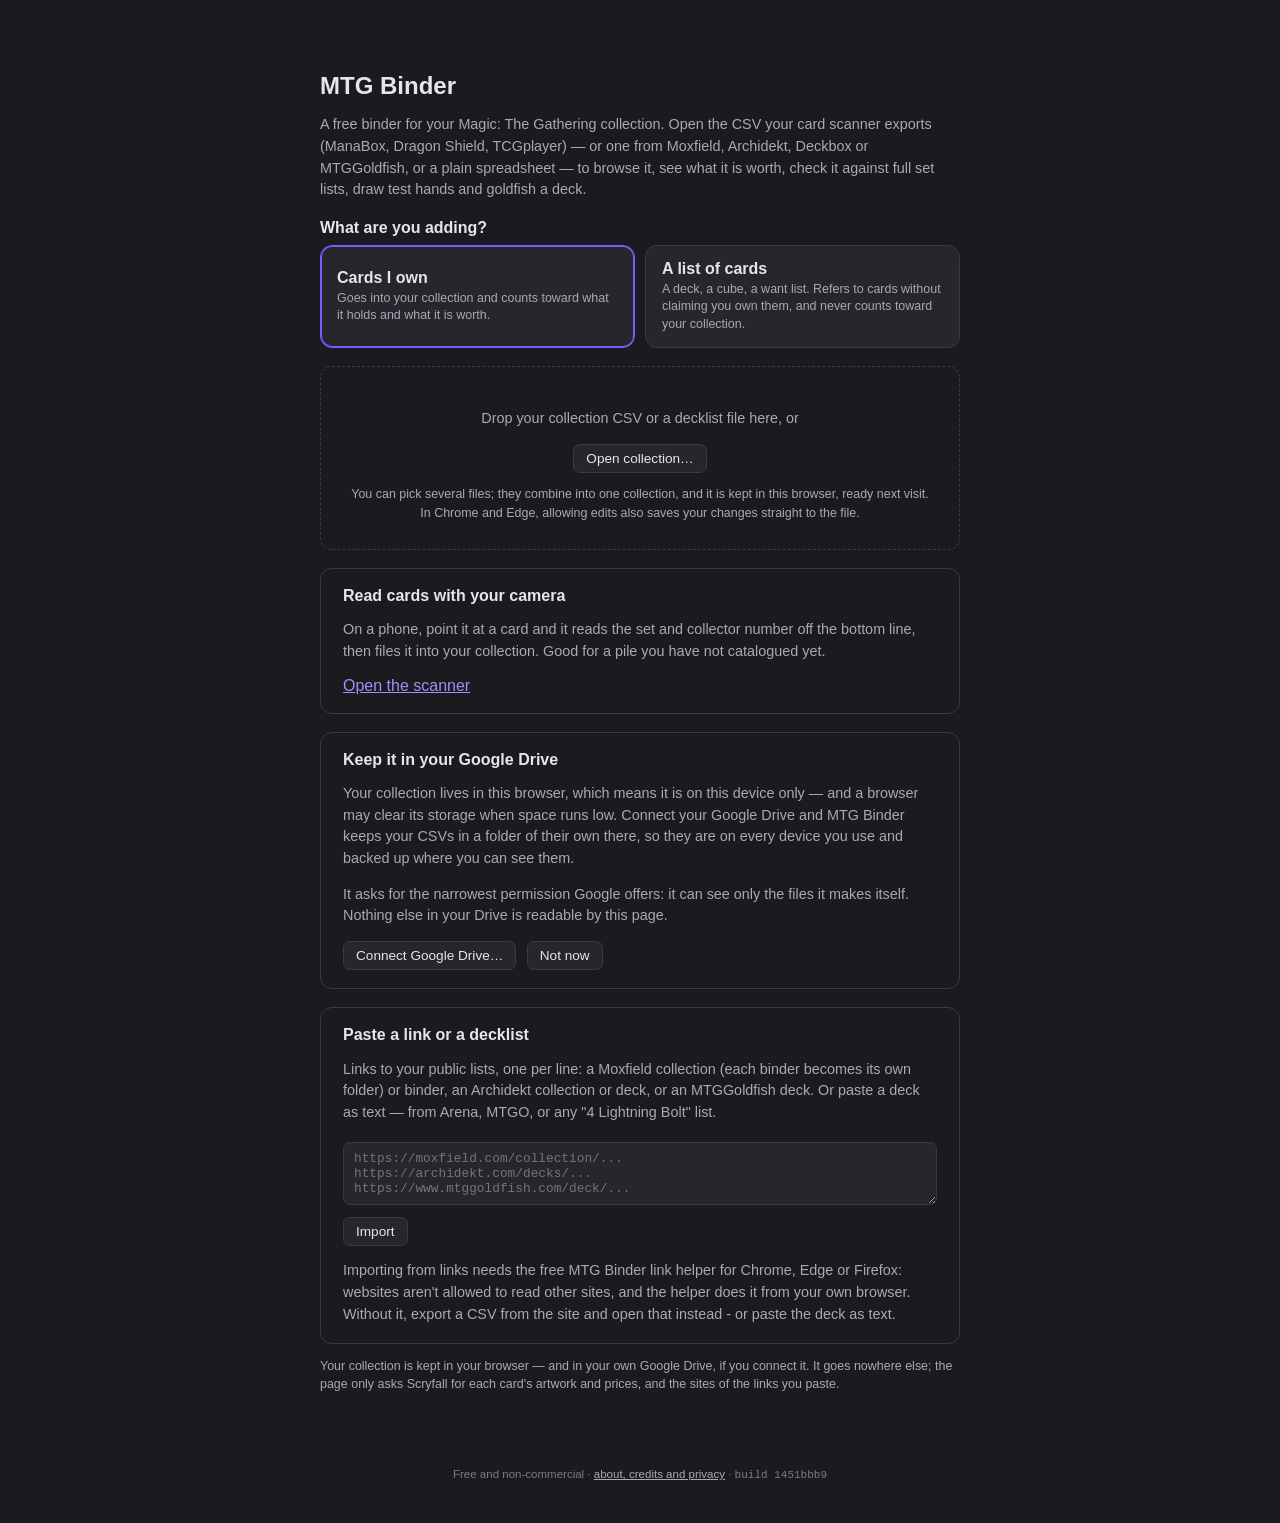
==== index.html @ a52dfeb6 "Publish mtg-binder@79deb6d" ====
<!doctype html>
<html lang="en">
  <head>
    <meta charset="utf-8" />
    <meta name="viewport" content="width=device-width, initial-scale=1" />
    <title>MTG Binder</title>
    <link rel="stylesheet" href="styles.css?v=c5d386fb" />
    <style>
      /* Only the page shell. Everything about the binder itself - rows, tiles,
         charts, dialogs - comes from styles.css, and so does the palette these
         rules draw on: it used to be declared here because the stylesheet was
         shared with a host that declared its own. */
      :root {
        color-scheme: dark;
      }
      body {
        margin: 0;
        padding: 0;
        background: var(--paper);
        color: var(--ink);
        font-family: -apple-system, BlinkMacSystemFont, "Segoe UI", Roboto, sans-serif;
      }
      #intro {
        max-width: 640px;
        margin: 8vh auto;
        padding: 0 20px;
      }
      #intro h1 {
        font-size: 1.5rem;
        margin: 0 0 6px;
      }
      #intro p {
        color: var(--muted);
        font-size: 0.9rem;
        line-height: 1.5;
      }
      #drop {
        margin-top: 18px;
        padding: 26px;
        border: 1px dashed var(--rule);
        border-radius: 12px;
        text-align: center;
        color: var(--muted);
      }
      #drop.is-over {
        border-color: var(--accent);
        color: var(--ink);
      }
      button {
        background: var(--panel);
        color: var(--ink);
        border: 1px solid var(--rule);
        border-radius: 7px;
        padding: 6px 12px;
        font-size: 0.85rem;
      }
      button {
        cursor: pointer;
      }
      /* Where the collection is kept, and the ways to add to it. */
      #corner {
        flex: none;
        display: flex;
        justify-content: flex-end;
        align-items: center;
        gap: 8px;
        padding: 4px 18px 0;
        font-size: 0.72rem;
        color: var(--faint);
      }
      #corner[hidden] {
        display: none;
      }
      #file-name {
        overflow: hidden;
        text-overflow: ellipsis;
        white-space: nowrap;
      }
      #corner button {
        flex: none;
        font-size: 0.72rem;
        padding: 2px 8px;
      }
      #reconnect {
        border-color: #e0a64a;
      }
      #back {
        margin-bottom: 14px;
      }
      #binder[hidden],
      #intro[hidden],
      #back[hidden] {
        display: none;
      }
      /* The binder fills the whole window. */
      #binder {
        padding: 14px 18px 30px;
      }
      /* Once a collection is open, the window is the frame and only the card
         list scrolls - the same layout the binder has inside its own tab.
         That bound is what lets the list build just the rows on screen:
         without it the list grows to its full height, every row counts as
         visible, and all of them are built on every redraw. */
      body.has-binder {
        height: 100vh;
        height: 100dvh;
        display: flex;
        flex-direction: column;
        overflow: hidden;
      }
      body.has-binder #binder {
        flex: 1 1 auto;
        min-height: 0;
        display: flex;
        flex-direction: column;
        padding-bottom: 0;
      }
      body.has-binder #binder > .mtg-binder-header,
      body.has-binder #binder > .mtg-binder-analytics,
      body.has-binder #binder > .mtg-binder-mode-banner {
        flex: none;
      }
      body.has-binder #binder > .mtg-binder-body {
        flex: 1 1 auto;
        min-height: 0;
      }
      body.has-binder #binder .mtg-binder-scroll {
        min-height: 160px;
        overflow-y: auto;
        overscroll-behavior: contain;
        padding-bottom: 16px;
      }
      body.has-binder #credits {
        flex: none;
        margin: 4px auto 6px;
      }
      #moxfield,
      #scan-way,
      #drive {
        margin-top: 18px;
        padding: 18px 22px;
        border: 1px solid var(--rule);
        border-radius: 12px;
      }
      #moxfield h2,
      #scan-way h2,
      #drive h2 {
        font-size: 1rem;
        margin: 0 0 4px;
      }
      #scan-link {
        color: var(--accent-ink);
      }
      #build {
        font: 11px/1.2 ui-monospace, SFMono-Regular, Menlo, monospace;
        color: var(--faint);
      }
      #kind {
        margin-top: 18px;
      }
      #kind h2 {
        font-size: 1rem;
        margin: 0 0 8px;
      }
      #kind-choices {
        display: grid;
        grid-template-columns: repeat(auto-fit, minmax(230px, 1fr));
        gap: 10px;
      }
      .kind-choice {
        display: block;
        text-align: left;
        padding: 14px 16px;
        border: 1px solid var(--rule);
        border-radius: 12px;
        background: var(--panel);
        color: var(--ink);
        cursor: pointer;
        font: inherit;
      }
      .kind-choice:hover {
        border-color: var(--rule-lit);
      }
      .kind-choice.is-on {
        border-color: var(--accent);
        box-shadow: inset 0 0 0 1px var(--accent);
      }
      .kind-choice strong {
        display: block;
        margin-bottom: 3px;
      }
      .kind-choice span {
        display: block;
        font-size: 0.78rem;
        color: var(--muted);
        line-height: 1.4;
      }
      #drive[hidden] {
        display: none;
      }
      #drive button + button {
        margin-left: 6px;
      }
      #drive-status {
        font-size: 0.78rem;
        margin-bottom: 0;
      }
      #drive-status:empty {
        display: none;
      }
      #mox-links {
        width: 100%;
        box-sizing: border-box;
        margin: 4px 0 8px;
        padding: 8px 10px;
        border-radius: 7px;
        border: 1px solid var(--rule);
        background: var(--panel);
        color: var(--ink);
        font: 0.8rem ui-monospace, SFMono-Regular, Consolas, monospace;
        resize: vertical;
      }
      #mox-links:disabled,
      #mox-import:disabled {
        opacity: 0.55;
        cursor: not-allowed;
      }
      #mox-status {
        white-space: pre-line;
        font-size: 0.78rem;
        margin-bottom: 0;
      }
      /* Credits: small and out of the way, but always on the page. */
      #credits {
        max-width: 760px;
        margin: 24px auto 40px;
        padding: 0 20px;
        font-size: 0.72rem;
        line-height: 1.5;
        color: var(--faint);
        text-align: center;
      }
      #credits a {
        color: var(--muted);
      }
    </style>
  </head>
  <!-- The page is dark; the class is what the stylesheet's dark tunings hang
       off, where a colour needs a different value against a dark ground. -->
  <body class="is-dark">
    <div id="intro">
      <button id="back" hidden>Back to your collection</button>
      <!-- Two screens in one element: what somebody arriving for the first
           time needs to read, and what somebody who already has a collection
           came back for. The second is not a smaller version of the first -
           they already know what this is - so the title and the paragraph
           are swapped rather than trimmed. -->
      <h1 id="intro-title">MTG Binder</h1>
      <p id="intro-pitch">
        A free binder for your Magic: The Gathering collection. Open the CSV
        your card scanner exports (ManaBox, Dragon Shield, TCGplayer) &mdash;
        or one from Moxfield, Archidekt, Deckbox or MTGGoldfish, or a plain
        spreadsheet &mdash; to browse it, see what it is worth, check it
        against full set lists, draw test hands and goldfish a deck.
      </p>
      <!-- Asked before anything is added, not after, and asked large.
           Cards you own and cards you want are different things kept in
           different files, and getting it wrong adds a deck you do not own to
           every total in the app. A file that says for itself that it is a
           list overrules this - a fact in the file beats a button. -->
      <div id="kind">
        <h2>What are you adding?</h2>
        <div id="kind-choices">
          <button id="kind-own" class="kind-choice is-on" aria-pressed="true">
            <strong>Cards I own</strong>
            <span>Goes into your collection and counts toward what it holds and what it is worth.</span>
          </button>
          <button id="kind-list" class="kind-choice" aria-pressed="false">
            <strong>A list of cards</strong>
            <span>A deck, a cube, a want list. Refers to cards without claiming you own them, and never counts toward your collection.</span>
          </button>
        </div>
      </div>
      <div id="drop">
        <p>Drop your collection CSV or a decklist file here, or</p>
        <button id="open">Open collection…</button>
        <p style="font-size: 0.78rem; margin-bottom: 0">
          You can pick several files; they combine into one collection, and
          it is kept in this browser, ready next visit. In Chrome and Edge,
          allowing edits also saves your changes straight to the file.
        </p>
      </div>
      <!-- The scanner had no door. It is a whole page of this app - point a
           camera at a card, it reads the collector line and files it - and
           nothing anywhere linked to it, so the only way in was typing the
           address. Every other way cards get in is on this screen; this is
           one of them. -->
      <div id="scan-way">
        <h2>Read cards with your camera</h2>
        <p>
          On a phone, point it at a card and it reads the set and collector
          number off the bottom line, then files it into your collection.
          Good for a pile you have not catalogued yet.
        </p>
        <a id="scan-link" href="scan.html">Open the scanner</a>
      </div>
      <div id="drive" hidden>
        <h2>Keep it in your Google Drive</h2>
        <p id="drive-why">
          Your collection lives in this browser, which means it is on this
          device only &mdash; and a browser may clear its storage when space
          runs low. Connect your Google Drive and MTG Binder keeps your CSVs
          in a folder of their own there, so they are on every device you use
          and backed up where you can see them.
        </p>
        <p id="drive-scope">
          It asks for the narrowest permission Google offers: it can see only
          the files it makes itself. Nothing else in your Drive is readable by
          this page.
        </p>
        <button id="drive-connect">Connect Google Drive…</button>
        <button id="drive-later">Not now</button>
        <p id="drive-status"></p>
      </div>
      <div id="moxfield">
        <h2>Paste a link or a decklist</h2>
        <p>
          Links to your public lists, one per line: a Moxfield collection
          (each binder becomes its own folder) or binder, an Archidekt
          collection or deck, or an MTGGoldfish deck. Or paste a deck as
          text &mdash; from Arena, MTGO, or any "4 Lightning Bolt" list.
        </p>
        <textarea
          id="mox-links"
          rows="3"
          spellcheck="false"
          placeholder="https://moxfield.com/collection/...&#10;https://archidekt.com/decks/...&#10;https://www.mtggoldfish.com/deck/..."
        ></textarea>
        <button id="mox-import">Import</button>
        <p id="mox-status"></p>
      </div>
      <p style="font-size: 0.78rem">
        Your collection is kept in your browser &mdash; and in your own Google
        Drive, if you connect it. It goes nowhere else; the page only asks
        Scryfall for each card's artwork and prices, and the sites of the links
        you paste.
      </p>
    </div>

    <div id="binder" class="mtg-binder"></div>
    <div id="corner" hidden>
      <span id="file-name"></span>
      <button id="save-file" hidden>Keep in a file…</button>
      <span id="save-time"></span>
      <button id="reconnect" hidden>Reconnect</button>
      <button id="import-more">Add cards…</button>
    </div>

    <footer id="credits">
      Free and non-commercial &middot; <a href="about.html">about, credits and privacy</a>
      <!-- Which build you are actually looking at. A browser serving a cached
           copy looks exactly like one that is up to date, and this is what
           settles which it is - the same stamp the scanning page carries. -->
      &middot; <span id="build">build 1451bbb9</span>
    </footer>

    <script src="app.js?v=e0575554"></script>
  </body>
</html>
---- styles.css ----
:root{--paper: #1b1b1f;--sunk: #202026;--panel: #26262d;--rule: #3a3a44;--rule-lit: #4c4c58;--hover: rgba(255, 255, 255, .06);--hover-bad: rgba(224, 82, 82, .14);--ink: #e6e6ea;--muted: #a9a9b6;--faint: #7b7b88;--accent: #7c5cff;--accent-ink: #a78bfa;--on-accent: #ffffff;--good: #5fd49a;--warn: #e0a64a;--bad: #e05252;--ui-small: .82rem;--ui-smaller: .75rem;--mono: ui-monospace, SFMono-Regular, Menlo, Consolas, monospace}.mtg-binder{padding:4px 0;position:relative;isolation:isolate;--mtg-c-w: #d2b353;--mtg-c-u: #3d86cc;--mtg-c-b: #6f5a7e;--mtg-c-r: #d4553a;--mtg-c-g: #3d9658;--mtg-c-colorless: #8e99a4;--mtg-c-land: #a9844f}.is-dark.mtg-binder{--mtg-c-w: #eadba0;--mtg-c-u: #5fa6e6;--mtg-c-b: #a58fb5;--mtg-c-r: #ec7556;--mtg-c-g: #5fba78;--mtg-c-colorless: #aab4bd;--mtg-c-land: #c6a473}.mtg-binder-header{position:relative}.mtg-binder-hero-art{display:none;position:absolute;left:50%;top:50%;transform:translate(-50%,-50%);width:min(620px,52%);height:calc(100% + 26px);z-index:-1;background-size:auto 185%;background-position:center 32%;background-repeat:no-repeat;filter:blur(1.5px) saturate(1.15);opacity:.26;mask-image:radial-gradient(ellipse 62% 74% at center,rgba(0,0,0,1) 45%,transparent 100%);-webkit-mask-image:radial-gradient(ellipse 62% 74% at center,rgba(0,0,0,1) 45%,transparent 100%);pointer-events:none}.mtg-binder-hero-art.is-visible{display:block}.is-dark.mtg-binder-hero-art{opacity:.36}.mtg-binder.has-art-colors .mtg-binder-header:before{content:"";position:absolute;inset:-8px -12px;z-index:-1;background-image:radial-gradient(70% 150% at 0% 40%,var(--mtg-art-a),transparent 72%),radial-gradient(70% 150% at 100% 60%,var(--mtg-art-b),transparent 72%),radial-gradient(50% 120% at 50% 0%,var(--mtg-art-c),transparent 80%);opacity:.2;pointer-events:none}.is-dark.mtg-binder.has-art-colors .mtg-binder-header:before{opacity:.28}.mtg-binder.has-set-symbol:after{content:"";position:absolute;top:50%;left:50%;transform:translate(-50%,-50%);width:300px;height:300px;z-index:-1;background-color:var(--ink);mask-image:var(--mtg-set-symbol);mask-size:contain;mask-repeat:no-repeat;mask-position:center;-webkit-mask-image:var(--mtg-set-symbol);-webkit-mask-size:contain;-webkit-mask-repeat:no-repeat;-webkit-mask-position:center;opacity:.07;pointer-events:none}.mtg-binder-tab.view-content{display:flex;flex-direction:column;overflow:hidden;padding-bottom:0}.mtg-binder-tab>.mtg-binder{flex:1 1 auto;min-height:0;display:flex;flex-direction:column;padding-bottom:0}.mtg-binder-tab .mtg-binder-header,.mtg-binder-tab .mtg-binder-analytics,.mtg-binder-tab .mtg-binder-mode-banner{flex:none}.mtg-binder-tab .mtg-binder-body{flex:1 1 auto;min-height:0}.mtg-binder-tab .mtg-binder-scroll{min-height:160px;overflow-y:auto;overscroll-behavior:contain;padding-bottom:16px}.mtg-binder-tab .mtg-binder-listhead{position:sticky;top:0;z-index:2;background:var(--paper)}.mtg-binder-tab .mtg-binder-list .mtg-binder-row{box-sizing:border-box;height:calc(2.6rem + 16px);overflow:hidden}.mtg-binder-tab .mtg-binder-list .mtg-binder-name{white-space:nowrap;overflow:hidden;text-overflow:ellipsis}.mtg-binder-tab .mtg-binder-list .mtg-binder-actions{flex-wrap:nowrap}.mtg-binder-list.mtg-binder-virtual{position:relative}.mtg-binder-list.mtg-binder-virtual>.mtg-binder-vitem{position:absolute;left:0;right:0;margin:0}.mtg-binder .mtg-binder-tile{box-sizing:border-box;aspect-ratio:63 / 88}.mtg-binder .mtg-binder-tile img{height:100%;object-fit:cover}.mtg-binder .mtg-binder-tile-placeholder{height:100%;aspect-ratio:auto}.mtg-binder-vtilerow{display:grid;grid-template-columns:repeat(var(--mtg-binder-cols, 6),minmax(0,1fr));gap:14px}.mtg-binder-vheading{box-sizing:border-box;display:flex;align-items:flex-end;height:2.6rem;padding-bottom:4px;border-bottom:1px solid var(--rule);font-size:.82rem;font-weight:700;color:var(--muted);text-transform:uppercase;letter-spacing:.04em}@media(prefers-reduced-motion:reduce){.mtg-binder-preview.is-foil:after,.mtg-binder-lightbox-card.is-foil:after,.mtg-binder-hand-card.is-foil:after,.mtg-binder-foil-badge{animation:none}}.mtg-binder-preview{position:fixed;width:244px;pointer-events:none;opacity:0;visibility:hidden;transition:opacity 90ms ease;z-index:60;border-radius:4.5%;overflow:hidden;filter:drop-shadow(0 6px 18px rgba(0,0,0,.45))}.modal.mtg-binder-lightbox{background:transparent;border:none;box-shadow:none;padding:0;width:auto;min-width:0;max-width:none;cursor:zoom-out}.modal.mtg-binder-lightbox .modal-close-button{display:none}.mtg-binder-lightbox .modal-content{display:flex;flex-direction:column;align-items:center;gap:10px}.mtg-binder-lightbox-card{position:relative;height:min(82vh,936px,calc(92vw * 88 / 63));aspect-ratio:63 / 88;border-radius:4.5%;overflow:hidden;box-shadow:0 14px 44px #0000008c}.mtg-binder-lightbox-card img{display:block;width:100%;height:100%;object-fit:cover}.mtg-binder-lightbox-caption{font-size:.8rem;color:var(--ink);background:var(--paper);border:1px solid var(--rule);border-radius:999px;padding:3px 12px}.mtg-binder-preview.is-large{width:320px}.mtg-binder-preview.is-visible{opacity:1;visibility:visible}.mtg-binder-preview img{width:100%;border-radius:4.5%;display:block}.mtg-binder-preview.is-foil:after,.mtg-binder-lightbox-card.is-foil:after{content:"";position:absolute;inset:0;background:linear-gradient(120deg,transparent 12%,rgba(255,255,255,.5) 24%,rgba(255,90,190,.4) 34%,rgba(90,190,255,.4) 45%,rgba(255,225,90,.35) 56%,rgba(120,255,170,.35) 66%,transparent 80%);background-size:240% 240%;mix-blend-mode:overlay;animation:mtg-foil-sweep 2.4s ease-in-out infinite}@keyframes mtg-foil-sweep{0%{background-position:0% 0%}50%{background-position:100% 100%}to{background-position:0% 0%}}.mtg-binder-set-strip{position:absolute;left:50%;top:50%;transform:translate(-50%,-50%);display:flex;align-items:center;gap:16px;z-index:-1;opacity:.2;pointer-events:none}.mtg-binder-set-sym{background-color:var(--ink);mask-size:contain;mask-repeat:no-repeat;mask-position:center;-webkit-mask-size:contain;-webkit-mask-repeat:no-repeat;-webkit-mask-position:center}.mtg-binder-title-row{position:relative;display:flex;align-items:center;flex-wrap:wrap;gap:6px 14px;margin-bottom:10px}.mtg-binder-title{margin:0;font-size:1.25rem}.mtg-binder-title-actions{margin-left:auto;display:flex;gap:8px}.mtg-binder-more-btn{position:relative;min-width:34px;font-size:1.1rem;line-height:1}.mtg-binder-more-btn.has-ignored:after{content:"";position:absolute;top:5px;right:6px;width:6px;height:6px;border-radius:50%;background:var(--accent-ink)}.mtg-binder-stats{display:flex;gap:6px;flex-wrap:wrap;align-items:baseline}.mtg-binder-stat{display:flex;align-items:baseline;gap:5px;background:var(--panel);border:1px solid var(--rule);border-radius:999px;padding:2px 10px}.mtg-binder-stat.accent{background:var(--accent)}.mtg-binder-stat.accent .mtg-binder-stat-num,.mtg-binder-stat.accent .mtg-binder-stat-label{color:var(--on-accent)}.mtg-binder-stat-num{font-weight:700;font-size:.92rem;font-variant-numeric:tabular-nums}.mtg-binder-stat-label{font-size:.68rem;text-transform:lowercase;letter-spacing:.02em;color:var(--faint)}.mtg-binder-controls{display:flex;gap:8px;flex-wrap:wrap;margin-bottom:8px}.mtg-binder-search{flex:1 1 220px}.mtg-binder-folder{flex:0 1 180px}.mtg-binder-view-toggle{display:flex;border:1px solid var(--rule);border-radius:7px;overflow:hidden}.mtg-binder-view-btn{background:var(--panel);color:var(--muted);border:none;border-right:1px solid var(--rule);padding:0 11px;font-size:1rem;line-height:1;cursor:pointer}.mtg-binder-view-btn:last-child{border-right:none}.mtg-binder-view-btn:disabled{opacity:.4;cursor:not-allowed}.mtg-binder-size-toggle button{font-weight:700;min-width:30px}.mtg-binder-view-btn[aria-pressed=true]{background:var(--accent);color:var(--on-accent)}.mtg-binder-listhead.is-hidden{visibility:hidden;height:0;padding:0;overflow:hidden}.mtg-binder-gallery{display:grid;grid-template-columns:repeat(auto-fill,minmax(var(--mtg-tile-min, 130px),1fr));gap:14px}.mtg-binder-tile{position:relative;cursor:pointer;border-radius:4.5%;overflow:hidden;background:var(--panel);border:1px solid var(--rule);transition:transform 90ms ease}.mtg-binder-tile:hover{transform:translateY(-2px)}.mtg-binder-tile img{width:100%;display:block;border-radius:4.5%}.mtg-binder-tile-placeholder{aspect-ratio:63 / 88;display:flex;align-items:center;justify-content:center;text-align:center;font-size:.78rem;padding:10px;color:var(--faint)}.mtg-binder-tile-qty{position:absolute;bottom:4px;right:5px;background:#000000b8;color:#fff;font-size:.72rem;font-weight:700;padding:1px 6px;border-radius:999px}.mtg-binder-tile-foil{position:absolute;top:4px;left:5px;font-size:.8rem;filter:drop-shadow(0 0 2px rgba(0,0,0,.7))}.mtg-binder-stack-section{margin-bottom:10px}.mtg-binder-stack-heading{font-size:.82rem;font-weight:700;color:var(--muted);text-transform:uppercase;letter-spacing:.04em;margin:14px 0 6px;padding-bottom:4px;border-bottom:1px solid var(--rule)}.mtg-binder-stack-section:first-child .mtg-binder-stack-heading{margin-top:0}.modal.mtg-binder-merge{width:min(780px,92vw)}.mtg-binder-merge-body{max-height:58vh;overflow-y:auto;display:flex;flex-direction:column;gap:16px;padding-right:4px}.mtg-binder-merge-head{display:flex;align-items:center;gap:8px}.mtg-binder-merge-title{font-weight:700}.mtg-binder-merge-desc{font-size:.78rem;color:var(--faint);margin:2px 0 6px 26px}.mtg-binder-merge-line{display:grid;grid-template-columns:18px 44px minmax(0,1fr) auto;align-items:center;gap:8px;padding:4px 6px;border-radius:5px;cursor:pointer}.mtg-binder-merge-line:hover{background:var(--hover)}.mtg-binder-merge-qty{font-weight:700;font-variant-numeric:tabular-nums;text-align:right}.mtg-binder-merge-qty.is-add{color:var(--good)}.mtg-binder-merge-qty.is-remove{color:var(--bad)}.mtg-binder-merge-name{overflow:hidden;text-overflow:ellipsis;white-space:nowrap}.mtg-binder-merge-meta{font-size:.76rem;color:var(--muted);white-space:nowrap}.mtg-binder-files{display:flex;flex-direction:column;gap:8px}.mtg-binder-file{border:1px solid var(--rule);border-radius:7px;padding:8px 12px;background:var(--panel)}.mtg-binder-file.is-skipped{opacity:.7;border-style:dashed}.mtg-binder-file.is-ignored{background:transparent}.mtg-binder-file.is-warn{border-color:var(--warn, #e0a64a)}.mtg-binder-file.is-warn .mtg-binder-file-path{color:var(--warn, #e0a64a)}.mtg-binder-file.is-ignored .mtg-binder-file-name,.mtg-binder-file.is-ignored .mtg-binder-file-path,.mtg-binder-file.is-ignored .mtg-binder-file-detail{opacity:.6}.mtg-binder-file-tag.is-muted{color:var(--faint)}.mtg-binder-file-only{margin-left:auto;font-size:.76rem;padding:2px 10px}.mtg-binder-file-top{display:flex;align-items:baseline;gap:8px;flex-wrap:wrap}.mtg-binder-file-name{font-weight:600;word-break:break-all}.mtg-binder-file-tag{font-size:.68rem;font-weight:700;text-transform:uppercase;letter-spacing:.04em;color:var(--accent-ink)}.mtg-binder-file-path,.mtg-binder-file-detail{font-size:.78rem;color:var(--muted);word-break:break-all}.mtg-binder-file-detail{margin-top:2px;color:var(--faint);font-variant-numeric:tabular-nums}.mtg-binder-space-fold{margin-top:18px;border-top:1px solid var(--rule);padding-top:12px}.mtg-binder-space-fold>summary{cursor:pointer;color:var(--muted);font-size:var(--ui-small);user-select:none}.mtg-binder-space-fold>summary:hover{color:var(--ink)}.mtg-binder-space-fold[open]>summary{margin-bottom:12px}.mtg-binder-space-head{display:flex;align-items:baseline;gap:10px;flex-wrap:wrap;margin-bottom:12px}.mtg-binder-space-total{font-size:1.8rem;font-weight:600;letter-spacing:-.02em;font-variant-numeric:tabular-nums}.mtg-binder-space-note{font-size:.82rem;color:var(--muted)}.mtg-binder-space-note.is-over{color:var(--warn, #e0a64a)}.mtg-binder-space-bar{display:flex;gap:2px;height:12px;border-radius:99px;overflow:hidden;background:var(--paper)}.mtg-binder-space-seg{flex-basis:0}.mtg-binder-space-seg.is-sets,.mtg-binder-space-dot.is-sets{background:var(--accent)}.mtg-binder-space-seg.is-cards,.mtg-binder-space-dot.is-cards{background:var(--accent-ink)}.mtg-binder-space-seg.is-versions,.mtg-binder-space-dot.is-versions{background:var(--good, #5fd49a)}.mtg-binder-space-seg.is-collections,.mtg-binder-space-dot.is-collections{background:var(--warn, #e0a64a)}.mtg-binder-space-list{margin:16px 0 4px}.mtg-binder-space-row{display:flex;align-items:center;gap:11px;padding:10px 0;border-bottom:1px solid var(--rule)}.mtg-binder-space-dot{flex:0 0 auto;width:9px;height:9px;border-radius:3px}.mtg-binder-space-what{flex:1 1 auto;min-width:0}.mtg-binder-space-label{font-weight:600;font-size:.9rem}.mtg-binder-space-detail{font-size:.78rem;color:var(--muted);margin-top:2px}.mtg-binder-space-size{flex:0 0 auto;min-width:68px;text-align:right;font-variant-numeric:tabular-nums}.mtg-binder-space-keep{flex:0 0 auto;min-width:62px;text-align:right;font-size:.76rem;color:var(--faint)}.mtg-binder-space-row .mtg-binder-file-only{margin-left:0;min-width:62px}.mtg-binder-space-foot{display:flex;align-items:center;gap:8px;flex-wrap:wrap;margin-top:14px;padding-top:14px;border-top:1px solid var(--rule);font-size:.86rem}.mtg-binder-space-limit{width:72px;font-variant-numeric:tabular-nums}.mtg-binder-file-history{margin-top:8px}.mtg-binder-file-history>summary{cursor:pointer;font-size:.76rem;color:var(--muted);list-style-position:outside}.mtg-binder-file-history>summary:hover{color:var(--ink)}.mtg-binder-version{display:flex;align-items:baseline;gap:10px;padding:4px 0 4px 14px;font-size:.78rem;color:var(--muted)}.mtg-binder-version+.mtg-binder-version{border-top:1px solid var(--rule)}.mtg-binder-version-when{flex:0 0 auto;min-width:84px;color:var(--ink);font-variant-numeric:tabular-nums}.mtg-binder-version-why{flex:1 1 auto;min-width:0}.mtg-binder-version-rows{flex:0 0 auto;color:var(--faint);font-variant-numeric:tabular-nums}.mtg-binder-version .mtg-binder-file-only{margin-left:0}.mtg-binder-fold{display:flex;align-items:flex-end;gap:6px;cursor:pointer;user-select:none}.mtg-binder-fold:hover{color:var(--ink)}.mtg-binder-fold:focus-visible{outline:2px solid var(--accent);outline-offset:2px}.mtg-binder-fold-chevron{display:inline-block;width:.9em;color:var(--faint)}.mtg-binder-row{display:grid;grid-template-columns:26px 6px 1fr 74px 150px 42px 62px 70px 110px;gap:10px;align-items:center;padding:7px 9px}.mtg-binder-listhead{font-size:.64rem;text-transform:uppercase;letter-spacing:.05em;color:var(--faint);padding-bottom:4px}.mtg-binder-listhead>div:nth-child(5),.mtg-binder-listhead>div:nth-child(6),.mtg-binder-listhead>div:nth-child(7){text-align:right}.mtg-binder-list .mtg-binder-row{background:var(--panel);border-radius:7px;margin-bottom:4px;border:1px solid var(--rule);position:relative;overflow:hidden}.mtg-binder-list .mtg-binder-row.has-color{background-image:var(--mtg-wash)}.mtg-binder-list .mtg-binder-row.has-art{min-height:var(--mtg-row-art, 52px)}.mtg-binder-tab .mtg-binder-list .mtg-binder-row.has-art{height:calc(var(--mtg-row-art, 52px) + 16px)}.mtg-binder-row.has-art{position:relative;isolation:isolate}.mtg-binder-row-art{position:absolute;inset:0;overflow:hidden;z-index:0;pointer-events:none;--art-strip: 620px}.mtg-binder-row-art img{width:var(--art-strip);height:100%;margin-left:calc(50% - var(--art-strip) / 2);object-fit:cover;object-position:center 33%;opacity:.62;transition:opacity .12s ease}.mtg-binder-row-art:after{content:"";position:absolute;inset:0;background:linear-gradient(to right,var(--paper) 13%,rgba(0,0,0,0) 27%,rgba(0,0,0,0) 49%,var(--paper) 57%)}.mtg-binder-row.has-art:hover .mtg-binder-row-art img{opacity:.82}.mtg-binder-row.has-art>*:not(.mtg-binder-row-art){position:relative;z-index:1}@media(max-width:900px){.mtg-binder-row-art{display:none}.mtg-binder-list .mtg-binder-row.has-art{min-height:0}.mtg-binder-tab .mtg-binder-list .mtg-binder-row.has-art{height:calc(2.6rem + 16px)}}.mtg-binder-art-btn.is-on{border-color:var(--accent)}.mtg-binder-foil-badge{display:inline-block;margin-left:6px;vertical-align:1px;font-size:.6rem;font-weight:700;letter-spacing:.02em;padding:1px 6px;border-radius:999px;color:#1a1a1a;background:linear-gradient(90deg,#ff8fd4,#8fd4ff,#fff08f,#8fffc4,#ff8fd4);background-size:300% 100%;animation:mtg-foil-badge-shift 5s linear infinite}.mtg-binder-commander-badge{display:inline-block;margin-left:6px;vertical-align:1px;font-size:.6rem;font-weight:700;letter-spacing:.04em;text-transform:uppercase;padding:1px 7px;border-radius:4px;color:#2b1d05;background:linear-gradient(180deg,#f0d07a,#cfa23f);border:1px solid #a8791c;box-shadow:inset 0 1px #ffffff73}.mtg-binder-action-commander.is-active,.mtg-binder-action-commander:hover{color:#cfa23f}.mtg-binder-tile.is-commander{border-color:#cfa23f;box-shadow:0 0 0 1px #cfa23f}.mtg-binder-tile-commander{position:absolute;top:4px;right:5px;font-size:.8rem;color:#f0d07a;filter:drop-shadow(0 0 2px rgba(0,0,0,.85))}@keyframes mtg-foil-badge-shift{0%{background-position:0% 0%}to{background-position:300% 0%}}.mtg-binder-stripe{width:5px;height:24px;border-radius:3px;background:var(--faint)}.mtg-r-common .mtg-binder-stripe{background:#8a8f96}.mtg-r-uncommon .mtg-binder-stripe{background:#5c7a8c}.mtg-r-rare .mtg-binder-stripe{background:#a8791c}.mtg-r-mythic .mtg-binder-stripe{background:#c2501f}.mtg-binder-name{min-width:0}.mtg-binder-name a{font-weight:600;text-decoration:none;color:var(--ink);font-size:.9rem}.mtg-binder-name a:hover{color:var(--accent);text-decoration:underline}.mtg-binder-sub{font-size:.72rem;color:var(--faint);white-space:nowrap;overflow:hidden;text-overflow:ellipsis}.mtg-binder-where{color:var(--muted)}.mtg-binder-where.after-type:before{content:" \b7  ";color:var(--faint)}.mtg-binder-unlisted{font-style:italic;color:var(--faint)}.mtg-binder-set{font-size:.76rem;color:var(--muted);white-space:nowrap;overflow:hidden;text-overflow:ellipsis}.mtg-binder-mana{display:flex;flex-wrap:wrap;align-items:center;gap:2px;overflow:hidden}.mtg-pip{width:15px;height:15px;flex-shrink:0;border-radius:50%}.mtg-pip-group{display:inline-flex;align-items:center;gap:2px}.mtg-pip-sep{font-size:.68rem;font-weight:700;color:var(--faint);margin:0 1px;flex-shrink:0}.mtg-binder-qty{text-align:right;font-weight:700}.mtg-binder-price{text-align:right;color:var(--muted);font-size:.78rem}.mtg-binder-value{text-align:right;font-weight:700}.mtg-binder-value.high{color:var(--accent)}.mtg-binder-paid{font-size:.7rem;font-weight:400;color:var(--faint);white-space:nowrap}.mtg-binder-price-note{font-size:.66rem;font-weight:400;color:var(--warn, #e0a64a);white-space:nowrap}.mtg-binder-empty{text-align:center;padding:40px;color:var(--faint)}.mtg-binder-add-btn{background:var(--accent);color:var(--on-accent);border:none;border-radius:7px;padding:0 14px;font-size:.85rem;font-weight:600;cursor:pointer}.mtg-binder-add-btn:disabled{opacity:.45;cursor:not-allowed}.mtg-binder-check-btn{background:var(--panel);color:var(--ink);border:1px solid var(--rule);border-radius:7px;padding:0 14px;font-size:.85rem;font-weight:600;cursor:pointer}.mtg-binder-check-btn:disabled{opacity:.45;cursor:not-allowed}.modal.mtg-binder-testhand{width:min(1560px,96vw);max-width:none;max-height:94vh}.mtg-binder-testhand-modal{max-width:100%;position:relative}.modal.mtg-binder-checklist{width:min(1560px,96vw);max-width:none;height:92vh;max-height:92vh}.mtg-binder-checklist-modal{max-width:100%}.mtg-binder-cl-bar,.mtg-binder-cl-controls{display:flex;flex-wrap:wrap;align-items:center;gap:8px;margin-bottom:10px}.mtg-binder-cl-bar select{min-width:220px;max-width:100%}.mtg-binder-cl-seg{display:inline-flex;border:1px solid var(--rule);border-radius:7px;overflow:hidden}.mtg-binder-cl-seg button{border:none;border-radius:0;box-shadow:none;background:var(--panel);color:var(--muted);font-size:.82rem;padding:0 12px}.mtg-binder-cl-seg button+button{border-left:1px solid var(--rule)}.mtg-binder-cl-seg button.is-active{background:var(--accent);color:var(--on-accent)}.mtg-binder-cl-search{flex:1 1 180px;min-width:0}.mtg-binder-cl-progress{margin:4px 0 14px}.mtg-binder-cl-progress-line{display:flex;flex-wrap:wrap;align-items:baseline;gap:4px;margin-bottom:6px;color:var(--muted)}.mtg-binder-cl-count{font-size:1.3rem;font-weight:700;color:var(--ink)}.mtg-binder-cl-missing-value{margin-left:auto;font-size:.85rem}.mtg-binder-cl-track{height:8px;border-radius:4px;background:var(--rule);overflow:hidden}.mtg-binder-cl-fill{height:100%;background:var(--accent);transition:width .2s ease}.mtg-binder-cl-grid{display:grid;grid-template-columns:repeat(auto-fill,minmax(150px,1fr));gap:14px;padding-bottom:12px}.mtg-binder-cl-art{position:relative;aspect-ratio:63 / 88;border-radius:4.5%/3.2%;overflow:hidden;background:var(--panel);border:1px solid var(--rule);cursor:zoom-in}.mtg-binder-cl-art img{width:100%;height:100%;object-fit:cover;display:block}.mtg-binder-cl-tile.is-missing .mtg-binder-cl-art img{filter:grayscale(1);opacity:.35;transition:opacity .12s ease,filter .12s ease}.mtg-binder-cl-tile.is-missing .mtg-binder-cl-art:hover img{filter:grayscale(.4);opacity:.8}.mtg-binder-cl-tile.is-owned .mtg-binder-cl-art{border-color:var(--accent);box-shadow:0 0 0 1px var(--accent)}.mtg-binder-cl-qty{position:absolute;top:6px;right:6px;padding:1px 7px;border-radius:10px;background:var(--accent);color:var(--on-accent);font-size:.78rem;font-weight:700}.mtg-binder-cl-caption{padding:5px 2px 0;font-size:.78rem;line-height:1.3}.mtg-binder-cl-name{white-space:nowrap;overflow:hidden;text-overflow:ellipsis}.mtg-binder-cl-tile.is-missing .mtg-binder-cl-name{color:var(--muted)}.mtg-binder-cl-meta,.mtg-binder-cl-where{color:var(--faint);font-size:.72rem;white-space:nowrap;overflow:hidden;text-overflow:ellipsis}.mtg-binder-set-meta{font-size:.75rem;color:var(--faint)}.mtg-binder-set-meta.is-owned{color:var(--accent-ink)}.mtg-binder-hand-bar{border-top:none;padding-top:0}.mtg-binder-hand-grid{display:grid;grid-template-columns:repeat(7,minmax(0,1fr));gap:12px;margin:8px 0 16px}@media(max-width:760px){.mtg-binder-hand-grid{grid-template-columns:repeat(4,minmax(0,1fr))}}.mtg-binder-hand-card{position:relative;aspect-ratio:63 / 88;border-radius:4.5%/3.2%;overflow:hidden;background:var(--panel);border:1px solid var(--rule);transition:transform .12s ease,box-shadow .12s ease}.mtg-binder-hand-card img{width:100%;height:100%;object-fit:cover;display:block}.mtg-binder-hand-card.is-zoomable{cursor:zoom-in}.mtg-binder-hand-card.is-selectable{cursor:pointer}.mtg-binder-hand-card.is-selectable:not(.is-chosen):hover{outline:2px solid var(--rule-lit);outline-offset:2px}.mtg-binder-hand-card.is-chosen{outline:2px solid var(--accent);outline-offset:2px;transform:translateY(10px) scale(.95);filter:brightness(.62) saturate(.8)}.mtg-binder-hand-card.is-chosen:after{content:"\2193  bottom";position:absolute;left:50%;top:50%;transform:translate(-50%,-50%);padding:2px 8px;border-radius:999px;background:var(--accent);color:var(--on-accent);font-size:.72rem;font-weight:700;white-space:nowrap}.mtg-binder-testhand-modal{--mtg-sleeve: #1d2a4d}.mtg-binder-zone-row{display:grid;grid-template-columns:1fr auto 1fr;align-items:flex-end;gap:28px;margin-bottom:4px}.mtg-binder-zone-block.is-command{justify-self:end}.mtg-binder-zone-block.is-deck{display:flex;flex-direction:column;align-items:center}.mtg-binder-hand-grid.is-compact{display:flex;gap:12px;margin-bottom:0}.mtg-binder-hand-grid.is-compact .mtg-binder-hand-card{width:150px}.mtg-binder-deck{position:relative;margin-bottom:12px}.mtg-binder-deck-stack{position:relative;width:104px;height:145px}.mtg-binder-deck-count{position:absolute;right:-6px;bottom:-6px;min-width:22px;padding:0 5px;border-radius:11px;background:var(--panel);border:1px solid var(--rule);color:var(--muted);font-size:.68rem;font-weight:700;line-height:17px;text-align:center;font-variant-numeric:tabular-nums}.mtg-binder-card-back,.mtg-binder-hand-back{background-color:var(--mtg-sleeve);box-shadow:inset 0 0 0 1px #ffffff12,inset 0 -10px 18px #00000038,0 3px 10px #00000073}.mtg-binder-card-back{position:absolute;inset:0;border-radius:5%/3.6%;transform:translateY(var(--riffle-lift, 0))}.mtg-binder-testhand-modal[data-finish=matte] .mtg-binder-card-back,.mtg-binder-testhand-modal[data-finish=matte] .mtg-binder-hand-back{background-image:linear-gradient(160deg,#ffffff1f,#fff0 45%),linear-gradient(0deg,#00000042,#0000 55%)}.mtg-binder-testhand-modal[data-finish=gloss] .mtg-binder-card-back,.mtg-binder-testhand-modal[data-finish=gloss] .mtg-binder-hand-back{background-image:linear-gradient(135deg,#ffffff80,#ffffff0d 34%,#fff0 55%),linear-gradient(0deg,#00000052,#0000 60%)}.mtg-binder-testhand-modal[data-finish=metallic] .mtg-binder-card-back,.mtg-binder-testhand-modal[data-finish=metallic] .mtg-binder-hand-back{background-image:linear-gradient(118deg,#ffffff0d,#ffffff6b 22%,#00000038 38%,#ffffff4d,#00000040 78%,#ffffff24)}.mtg-binder-card-back:before,.mtg-binder-hand-back:before{content:"";position:absolute;inset:3.5%;border-radius:4%/3%;box-shadow:inset 0 0 0 1px #ffffff17,inset 0 1px #ffffff1f;pointer-events:none}.mtg-binder-card-back:after,.mtg-binder-hand-back:after{content:"";position:absolute;inset:0;border-radius:inherit;pointer-events:none;background-size:260% 100%;background-repeat:no-repeat;animation:mtg-sheen var(--sheen-time, 5.5s) linear var(--sheen-delay, 0ms) infinite}@keyframes mtg-sheen{0%{background-position:170% 0}to{background-position:-70% 0}}.mtg-binder-testhand-modal[data-finish=matte] .mtg-binder-card-back:after,.mtg-binder-testhand-modal[data-finish=matte] .mtg-binder-hand-back:after{--sheen-time: 7s;background-image:linear-gradient(104deg,transparent 30%,rgba(255,255,255,.1) 46%,rgba(255,255,255,.1) 54%,transparent 70%)}.mtg-binder-testhand-modal[data-finish=gloss] .mtg-binder-card-back:after,.mtg-binder-testhand-modal[data-finish=gloss] .mtg-binder-hand-back:after{--sheen-time: 4.5s;background-image:linear-gradient(104deg,transparent 38%,rgba(255,255,255,.46) 49%,rgba(255,255,255,.12) 53%,transparent 62%)}.mtg-binder-testhand-modal[data-finish=metallic] .mtg-binder-card-back:after,.mtg-binder-testhand-modal[data-finish=metallic] .mtg-binder-hand-back:after{--sheen-time: 3.6s;background-image:linear-gradient(104deg,transparent 22%,rgba(0,0,0,.3) 33%,rgba(255,255,255,.72) 42%,rgba(255,255,255,.18) 48%,rgba(0,0,0,.34) 55%,rgba(255,255,255,.55) 64%,transparent 78%);mix-blend-mode:hard-light}.mtg-binder-testhand-modal[data-finish=prismatic] .mtg-binder-card-back:after,.mtg-binder-testhand-modal[data-finish=prismatic] .mtg-binder-hand-back:after{--sheen-time: 4.2s;background-image:linear-gradient(104deg,transparent 20%,rgba(255,80,190,.45) 33%,rgba(120,200,255,.45) 42%,rgba(120,255,180,.42) 50%,rgba(255,225,90,.45) 58%,rgba(255,110,120,.4) 66%,transparent 80%);mix-blend-mode:color-dodge}.mtg-binder-card-back.is-riffling:after,.mtg-binder-hand-card.is-dealing.is-ready .mtg-binder-hand-back:after{animation-duration:1.4s}.mtg-binder-sleeve-btn{display:inline-flex;align-items:center;gap:7px;margin-top:10px;padding:3px 10px;border-radius:999px;background:var(--panel);border:1px solid var(--rule);color:var(--muted);font-size:.74rem;cursor:pointer}.mtg-binder-sleeve-dot{width:11px;height:11px;border-radius:50%;border:1px solid rgba(0,0,0,.4);background:var(--mtg-sleeve, var(--faint))}.mtg-binder-deck[data-shuffle=riffle] .mtg-binder-card-back.is-riffling{animation:mtg-shuffle-riffle .3s ease-in-out var(--riffle-delay, 0ms) 2 both}@keyframes mtg-shuffle-riffle{0%,to{transform:translateY(var(--riffle-lift, 0)) translate(0) rotate(0)}45%{transform:translateY(calc(var(--riffle-lift, 0px) - 12px)) translate(var(--riffle-x, 30px)) rotate(var(--riffle-r, 8deg))}}.mtg-binder-deck[data-shuffle=overhand] .mtg-binder-card-back.is-riffling{animation:mtg-shuffle-overhand .33s ease-in-out var(--packet-delay, 0ms) 2 both}@keyframes mtg-shuffle-overhand{0%,to{transform:translateY(var(--riffle-lift, 0)) translate(0) rotate(0)}40%{transform:translateY(calc(var(--riffle-lift, 0px) - 26px)) translate(16px) rotate(4deg)}70%{transform:translateY(calc(var(--riffle-lift, 0px) + 6px)) translate(4px) rotate(-1deg)}}.mtg-binder-deck[data-shuffle=strip] .mtg-binder-card-back.is-riffling{animation:mtg-shuffle-strip .35s cubic-bezier(.3,0,.2,1) var(--packet-delay, 0ms) 2 both}@keyframes mtg-shuffle-strip{0%,to{transform:translateY(var(--riffle-lift, 0)) translate(0) rotate(0)}45%{transform:translateY(calc(var(--riffle-lift, 0px) + 30px)) translate(calc(var(--half) * 10px)) rotate(calc(var(--half) * 3deg))}}.mtg-binder-deck[data-shuffle=fan] .mtg-binder-card-back.is-riffling{transform-origin:50% 118%;animation:mtg-shuffle-fan .62s cubic-bezier(.35,0,.25,1) both}@keyframes mtg-shuffle-fan{0%,to{transform:translateY(var(--riffle-lift, 0)) rotate(0)}40%,60%{transform:translateY(var(--riffle-lift, 0)) rotate(var(--fan-r, 0deg))}}.mtg-binder-deck[data-shuffle=cut] .mtg-binder-card-back.is-riffling{animation:mtg-shuffle-cut .56s cubic-bezier(.4,0,.2,1) both}@keyframes mtg-shuffle-cut{0%,to{transform:translateY(var(--riffle-lift, 0)) translate(0) rotate(0)}35%{transform:translateY(calc(var(--riffle-lift, 0px) + var(--half) * 14px)) translate(calc(var(--half) * 52px)) rotate(calc(var(--half) * 5deg))}65%{transform:translateY(calc(var(--riffle-lift, 0px) - var(--half) * 14px)) translate(calc(var(--half) * 52px)) rotate(calc(var(--half) * 5deg))}}.mtg-binder-hand-card.is-dealing{transform-style:preserve-3d;opacity:0}.mtg-binder-hand-card.is-dealing.is-ready{animation:mtg-deal-fly .56s cubic-bezier(.25,.85,.3,1) var(--deal-delay, 0ms) both}.mtg-binder-hand-back{position:absolute;inset:0;border-radius:inherit;backface-visibility:hidden;-webkit-backface-visibility:hidden;transform:rotateY(180deg);pointer-events:none}.mtg-binder-hand-card.is-dealing img{backface-visibility:hidden;-webkit-backface-visibility:hidden}@keyframes mtg-deal-fly{0%{opacity:0;transform:translate3d(var(--from-x, 0),var(--from-y, -160px),0) scale(var(--from-scale, 1)) rotateY(180deg) rotate(calc(var(--deal-tilt, 4deg) * -1))}6%{opacity:1}to{opacity:1;transform:translateZ(0) scale(1) rotateY(0) rotate(0)}}@media(prefers-reduced-motion:reduce){.mtg-binder-hand-card.is-dealing,.mtg-binder-hand-card.is-dealing.is-ready,.mtg-binder-card-back,.mtg-binder-card-back:after,.mtg-binder-hand-back:after{animation:none;opacity:1}.mtg-binder-hand-back{display:none}}.mtg-binder-hand-card.is-zoomable:hover{transform:translateY(-4px);box-shadow:0 8px 20px #00000059}.mtg-binder-hand-card.is-foil:after{content:"";position:absolute;inset:0;background:linear-gradient(120deg,transparent 15%,rgba(255,90,190,.3) 30%,rgba(90,190,255,.3) 45%,rgba(255,225,90,.25) 60%,transparent 80%);background-size:240% 240%;mix-blend-mode:overlay;animation:mtg-foil-sweep 5s ease-in-out infinite;pointer-events:none}.mtg-binder-analytics-btn{background:var(--panel);color:var(--ink);border:1px solid var(--rule);border-radius:7px;padding:0 14px;font-size:.85rem;font-weight:600;cursor:pointer}.mtg-binder-analytics-btn[aria-pressed=true]{background:var(--accent);color:var(--on-accent);border-color:var(--accent)}.mtg-binder-analytics{display:none;flex-direction:column;gap:12px;margin:2px 0 14px;padding:14px 16px;background:var(--panel);border:1px solid var(--rule);border-radius:8px}.mtg-binder-analytics.is-open{display:flex}.mtg-binder-charts{display:grid;grid-template-columns:repeat(auto-fill,minmax(250px,1fr));gap:16px 22px}.mtg-binder-tabs{display:flex;gap:6px}.mtg-binder-tab{background:transparent;color:var(--muted);border:1px solid transparent;border-radius:7px;padding:3px 12px;font-size:.78rem;font-weight:600;cursor:pointer}.mtg-binder-tab:hover{color:var(--ink)}.mtg-binder-tab[aria-pressed=true]{background:var(--paper);color:var(--ink);border-color:var(--rule)}.mtg-binder-chart-block{min-width:0}.mtg-binder-chart-title{font-size:.7rem;text-transform:uppercase;letter-spacing:.05em;color:var(--faint);margin:0 0 10px;font-weight:700}.mtg-binder-piles{--mtg-mini-vstep: 6px;display:flex;align-items:flex-end;gap:6px}.mtg-binder-pile-col{flex:0 0 34px;display:flex;flex-direction:column;align-items:center;gap:4px}.mtg-binder-pile{display:flex;flex-direction:column-reverse;align-items:center;justify-content:flex-start;min-height:6px}.mtg-binder-pile-mini{position:relative;flex:0 0 auto;width:26px;height:36px;border-radius:3px;border:1px solid rgba(0,0,0,.35);box-shadow:0 -1px #00000026;transition:transform .11s ease}.mtg-binder-pile-mini+.mtg-binder-pile-mini{margin-bottom:calc(var(--mtg-mini-vstep) - 36px)}.mtg-binder-pile-mini:hover{transform:translate(3px);z-index:2}.mtg-binder-bars{display:flex;align-items:flex-end;gap:6px;height:132px}.mtg-binder-bar-col{flex:1;display:flex;flex-direction:column;align-items:center;justify-content:flex-end;height:100%}.mtg-binder-bar{width:100%;background:var(--accent);border-radius:3px 3px 0 0;min-height:2px}.mtg-binder-hbar-row.is-plain{min-height:22px}.mtg-binder-hbar-fill{flex:0 0 auto;height:14px;border-radius:3px;background:var(--accent)}.mtg-binder-bar-count{font-size:.66rem;color:var(--muted);margin:0 0 2px;font-variant-numeric:tabular-nums}.mtg-binder-bar-label{font-size:.64rem;color:var(--faint);margin-top:1px}.mtg-color-bar-w{background:var(--mtg-c-w)}.mtg-color-bar-u{background:var(--mtg-c-u)}.mtg-color-bar-b{background:var(--mtg-c-b)}.mtg-color-bar-r{background:var(--mtg-c-r)}.mtg-color-bar-g{background:var(--mtg-c-g)}.mtg-color-bar-multi{background:linear-gradient(135deg,#e8c14a,#c98a3a)}.mtg-color-bar-colorless{background:var(--mtg-c-colorless)}.mtg-binder-hbars{--mtg-mini-step: 8px;display:flex;flex-direction:column;gap:6px}.mtg-binder-hbar-row{display:grid;grid-template-columns:var(--mtg-hbar-label, 112px) minmax(0,1fr) auto;align-items:center;gap:8px;min-height:38px}.mtg-binder-hbar-label{display:flex;align-items:center;gap:6px;min-width:0;font-size:.74rem;color:var(--muted);white-space:nowrap;overflow:hidden;text-overflow:ellipsis}.mtg-binder-hbar-row:has(.is-color){--mtg-hbar-label: 96px}.mtg-binder-color-dot{width:11px;height:15px;border-radius:2px;border:1px solid rgba(0,0,0,.35)}.mtg-binder-type-icon{display:inline-flex;align-items:center;color:var(--muted)}.mtg-binder-type-icon .svg-icon{width:15px;height:15px}.mtg-binder-chart-note{font-size:.7rem;color:var(--faint);margin:-4px 0 8px}.mtg-binder-chart-note.is-footnote{margin:8px 0 0}.mtg-binder-hbar-track{flex:1;display:flex;align-items:center;min-width:0}.mtg-binder-type-mini{position:relative;flex:0 0 auto;width:26px;aspect-ratio:63 / 88;border-radius:3px;border:1px solid rgba(0,0,0,.35);box-shadow:-1px 0 #00000026;transition:transform .11s ease}.mtg-binder-type-mini+.mtg-binder-type-mini{margin-left:calc(var(--mtg-mini-step) - 26px)}.mtg-binder-type-mini-art{position:absolute;left:12%;right:12%;top:14%;height:42%;border-radius:1px;background:#ffffff59;border:1px solid rgba(0,0,0,.2)}.is-dark.mtg-binder-type-mini-art{background:#00000047}.mtg-binder-type-mini:hover{transform:translateY(-3px);z-index:2}.mtg-binder-hbar-value{justify-self:end;font-size:.72rem;color:var(--muted);font-variant-numeric:tabular-nums;white-space:nowrap}.mtg-binder-metrics{display:flex;flex-direction:column;gap:9px}.mtg-binder-metric{display:grid;grid-template-columns:minmax(0,1fr) auto;align-items:baseline;column-gap:10px;row-gap:3px}.mtg-binder-metric-name{font-size:.76rem;color:var(--ink);white-space:nowrap;overflow:hidden;text-overflow:ellipsis}.mtg-binder-metric-value{font-size:.74rem;color:var(--muted);font-variant-numeric:tabular-nums;white-space:nowrap}.mtg-binder-metric-bar{grid-column:1 / -1;height:4px;border-radius:2px;background:var(--rule);overflow:hidden}.mtg-binder-metric-fill{height:100%;border-radius:2px;background:var(--accent)}.mtg-binder-figure{display:flex;align-items:baseline;gap:8px;margin:-2px 0 10px}.mtg-binder-figure-number{font-size:1.35rem;font-weight:700;color:var(--ink);font-variant-numeric:tabular-nums;line-height:1.1}.mtg-binder-figure-note{font-size:.72rem;color:var(--faint)}.mtg-binder-figure-gain{margin-top:8px;font-size:.86rem;font-weight:700;font-variant-numeric:tabular-nums}.mtg-binder-figure-gain.is-up{color:var(--good, #4caf50)}.mtg-binder-figure-gain.is-down{color:var(--bad, #e05252)}.mtg-binder-mode-banner{display:none;align-items:center;justify-content:space-between;gap:10px;background:var(--hover-bad, var(--panel));border:1px solid var(--rule);border-radius:7px;padding:8px 12px;margin:4px 0 10px;font-size:.82rem}.mtg-binder-mode-banner.is-visible{display:flex}.mtg-binder-mode-exit{background:var(--paper);border:1px solid var(--rule);border-radius:6px;padding:3px 10px;font-size:.78rem;cursor:pointer;flex-shrink:0}.mtg-binder-action-fix:hover{color:var(--accent)}.mtg-binder-fix-sub{color:var(--muted);font-size:.85rem;margin-top:-6px}.mtg-binder-fix-grid{display:grid;grid-template-columns:repeat(auto-fill,minmax(120px,1fr));gap:12px;max-height:60vh;overflow-y:auto;padding-top:6px}.mtg-binder-fix-cell{cursor:pointer;border:2px solid transparent;border-radius:6px;padding:4px;text-align:center;transition:border-color 90ms ease}.mtg-binder-fix-cell:hover{border-color:var(--accent)}.mtg-binder-fix-cell img{width:100%;border-radius:4.5%;display:block}.mtg-binder-fix-noimg{font-size:.78rem;padding:20px 4px;color:var(--faint)}.mtg-binder-fix-num{font-size:.75rem;color:var(--muted);margin-top:3px}.mtg-binder-fix-loading,.mtg-binder-fix-error{color:var(--faint);font-size:.85rem;padding:12px 0}.mtg-binder-lock-hint{display:none;font-size:.76rem;color:var(--faint);font-style:italic;margin:-4px 0 10px}.mtg-binder-lock-hint.is-visible{display:block}.mtg-binder-actions{display:flex;gap:3px;justify-content:flex-end;flex-wrap:wrap}.mtg-binder-action-btn{background:transparent;border:1px solid transparent;color:var(--faint);border-radius:5px;width:24px;height:24px;font-size:.8rem;line-height:1;cursor:pointer;display:inline-flex;align-items:center;justify-content:center}.mtg-binder-action-btn:hover{background:var(--hover);border-color:var(--rule);color:var(--ink)}.mtg-binder-action-remove:hover{color:var(--bad)}.mtg-binder-editing-locked .mtg-binder-actions{visibility:hidden}.mtg-binder-editing-locked .mtg-binder-actions .mtg-list-back{visibility:visible}.mtg-tick{display:flex;align-items:center;justify-content:center;align-self:stretch;cursor:pointer}.mtg-tick-box{width:16px;height:16px;margin:0;accent-color:var(--accent);cursor:pointer}.mtg-binder-selection{display:flex;flex-wrap:wrap;align-items:center;gap:10px;margin:0 0 8px;padding:8px 12px;border:1px solid var(--rule);border-radius:8px;background:var(--panel)}.mtg-binder-selection-count{font-weight:600}.mtg-binder-selection-spacer{flex:1 1 auto}.mtg-binder-info{display:flex;align-items:flex-start;gap:12px;margin-top:8px;padding:10px 12px;border:1px solid var(--rule);border-radius:8px;background:var(--panel)}.mtg-binder-info.is-reserved{min-height:66px;box-sizing:border-box}.mtg-binder-info.is-reserved:empty{border-color:transparent;background:transparent}.mtg-binder-info.is-pinned{box-shadow:inset 3px 0 0 var(--accent)}.mtg-binder-info-art{width:46px;border-radius:3px;cursor:zoom-in;flex:0 0 auto}.mtg-binder-info-main{flex:1 1 auto;min-width:0}.mtg-binder-info-title{display:flex;flex-wrap:wrap;align-items:baseline;gap:8px}.mtg-binder-info-name{font-weight:600}.mtg-binder-info-tag{font-size:.78em;text-transform:capitalize;color:var(--muted)}.mtg-binder-info-type{font-size:.85em;color:var(--muted);margin-top:2px}.mtg-binder-info-facts{display:flex;flex-wrap:wrap;gap:4px 18px;margin-top:6px;font-size:.88em}.mtg-binder-info-fact{display:flex;gap:5px;min-width:0}.mtg-binder-info-label{color:var(--muted)}.mtg-binder-info-close{flex:0 0 auto;font-size:.85em;padding:3px 9px}.mtg-binder-new-folder{min-width:10rem;padding:4px 8px;border:1px solid var(--rule);border-radius:6px;background:var(--paper);color:var(--ink);font-size:.9em}@media(max-width:760px){.mtg-binder-search{flex:1 1 100%}.mtg-binder-folder,.mtg-binder-sort{flex:1 1 140px}.mtg-binder-size-toggle,.mtg-binder-art-btn,.mtg-binder-lock-hint{display:none!important}.mtg-binder-view-btn,.mtg-binder-filters-row,.mtg-binder-filters-btn,.mtg-binder-add-btn{min-height:34px}.mtg-binder-title-row{gap:4px 10px}}@media(max-width:600px){.mtg-binder-row{grid-template-columns:24px 4px 1fr 40px 62px 58px}.mtg-binder-title{font-size:1.1rem}.mtg-binder-hero-art,.mtg-binder.has-set-symbol:after,.mtg-binder-set-strip{display:none}.mtg-binder-set,.mtg-binder-mana,.mtg-binder-price{display:none}.mtg-binder-listhead>div:nth-child(4),.mtg-binder-listhead>div:nth-child(5),.mtg-binder-listhead>div:nth-child(7){display:none}}.mtg-goldfish-tab.view-content{display:flex;flex-direction:column;overflow-y:auto;padding:10px 14px 12px}.mtg-goldfish{display:flex;flex-direction:column;flex:1 1 auto;min-height:0;gap:10px}.mtg-goldfish-bar{display:flex;align-items:center;flex-wrap:wrap;gap:10px;flex:none}.mtg-goldfish-heading{display:flex;align-items:center;gap:10px}.mtg-goldfish-hint{flex:none;font-size:.8rem;color:var(--muted)}.mtg-binder-zone-block.is-piles{justify-self:start;display:flex;align-items:flex-end;gap:18px}.mtg-goldfish-zone-row{flex:none;align-items:end}.mtg-binder-deck.is-clickable{cursor:pointer}.mtg-goldfish-command-cards .mtg-goldfish-card{width:150px}.mtg-binder-zone-block.is-deck .mtg-goldfish-pile-label{margin-bottom:18px}.mtg-binder-zone-block.is-piles .mtg-goldfish-pile-face{width:104px}.mtg-goldfish-title{margin:0;font-size:1.15rem}.mtg-goldfish-turn{padding:2px 10px;border-radius:999px;background:var(--panel);border:1px solid var(--rule);font-size:.8rem;font-weight:700;color:var(--muted)}.mtg-goldfish-actions{margin-left:auto;display:flex;flex-wrap:wrap;gap:8px}.mtg-goldfish-board{flex:1 1 auto;min-height:180px;overflow-y:auto;padding:10px;border-radius:10px;background:var(--panel);border:1px solid var(--rule)}.mtg-goldfish-row+.mtg-goldfish-row{margin-top:12px;padding-top:12px;border-top:1px solid var(--rule)}.mtg-goldfish-row-label{font-size:.68rem;text-transform:uppercase;letter-spacing:.05em;color:var(--faint);font-weight:700;margin-bottom:6px}.mtg-goldfish-row-cards,.mtg-goldfish-command-cards{display:flex;flex-wrap:wrap;gap:8px}.mtg-goldfish-card{position:relative;width:120px;aspect-ratio:63 / 88;border-radius:4.5%;overflow:hidden;background:var(--paper);border:1px solid var(--rule);cursor:pointer;transition:transform .11s ease,box-shadow .11s ease}.mtg-goldfish-card img{width:100%;height:100%;object-fit:cover;display:block}.mtg-goldfish-card:hover{transform:translateY(-3px);box-shadow:0 6px 14px #00000059;z-index:2}.mtg-goldfish-card.is-tapped{transform:rotate(90deg) scale(.86)}.mtg-goldfish-card.is-tapped:hover{transform:rotate(90deg) scale(.9)}.mtg-goldfish-card.is-token{border:1px dashed var(--accent-ink)}.mtg-goldfish-card-name{padding:8px 6px 2px;font-size:.72rem;font-weight:600;text-align:center;line-height:1.2}.mtg-goldfish-card-pt{position:absolute;right:5px;bottom:4px;font-size:.78rem;font-weight:700;color:var(--muted)}.mtg-goldfish-counters{position:absolute;left:3px;bottom:3px;display:flex;flex-direction:column;gap:2px}.mtg-goldfish-counter{padding:0 5px;border-radius:8px;background:var(--accent);color:var(--on-accent);font-size:.62rem;font-weight:700}.mtg-goldfish-hand{flex:none;padding:8px 10px;border-radius:10px;background:var(--panel);border:1px solid var(--rule)}.mtg-goldfish-zone-head{font-size:.68rem;text-transform:uppercase;letter-spacing:.05em;color:var(--faint);font-weight:700;margin-bottom:6px}.mtg-goldfish-pile{cursor:pointer;text-align:center}.mtg-goldfish-pile-label{font-size:.66rem;text-transform:uppercase;letter-spacing:.05em;color:var(--faint);font-weight:700;margin-bottom:4px}.mtg-goldfish-pile-face{position:relative;width:76px;aspect-ratio:63 / 88;border-radius:5%/3.6%;overflow:hidden;background:var(--paper);border:1px solid var(--rule)}.mtg-goldfish-pile-face img{width:100%;height:100%;object-fit:cover;display:block}.mtg-goldfish-pile-face.is-empty{border-style:dashed}.mtg-goldfish-pile-count{margin-top:4px;font-size:.75rem;font-weight:700;color:var(--muted);font-variant-numeric:tabular-nums}.mtg-goldfish-pile.is-command{cursor:default;text-align:left}.mtg-web-toasts{position:fixed;right:16px;bottom:16px;display:flex;flex-direction:column;gap:8px;z-index:100}.mtg-web-toast{padding:9px 14px;border-radius:8px;background:var(--panel);border:1px solid var(--rule);color:var(--ink);font-size:.85rem;box-shadow:0 6px 18px #0006}.mtg-web-menu{position:fixed;z-index:110;min-width:180px;padding:5px;border-radius:8px;background:var(--panel);border:1px solid var(--rule);box-shadow:0 8px 24px #00000073;font-size:.85rem}.mtg-web-menu-item{padding:5px 9px;border-radius:5px;cursor:pointer;color:var(--ink)}.mtg-web-menu-item:hover{background:var(--rule)}.mtg-web-menu-item.is-label{color:var(--faint);font-size:.72rem;text-transform:uppercase;letter-spacing:.05em;cursor:default}.mtg-web-menu-item.is-disabled{color:var(--faint);cursor:not-allowed}.mtg-web-menu-sep{height:1px;margin:4px 2px;background:var(--rule)}.mtg-web-modal{border:1px solid var(--rule);border-radius:12px;background:var(--paper);color:var(--ink);padding:0;max-width:min(720px,92vw)}.mtg-web-modal.is-wide{max-width:min(1560px,96vw);width:min(1560px,96vw)}.mtg-web-modal::backdrop{background:#0000008c}.mtg-web-modal-body{padding:18px 20px 20px}.mtg-binder-confirm-row{display:flex;justify-content:flex-end;gap:8px;margin-top:14px}.mtg-binder-hand-bar{display:flex;align-items:center;flex-wrap:wrap;gap:10px;padding:8px 0 12px}.mtg-binder-hand-bar-info{flex:1 1 260px;min-width:0}.mtg-binder-hand-bar-name{font-weight:600}.mtg-binder-hand-bar-desc{font-size:.8rem;color:var(--muted)}.mtg-binder-hand-bar-controls{display:flex;gap:8px;flex-wrap:wrap}.mtg-binder-form-row{display:flex;align-items:flex-start;gap:16px;padding:10px 0;border-top:1px solid var(--rule)}.mtg-binder-form-row:first-child{border-top:none}.mtg-binder-form-label{flex:1 1 auto;min-width:0}.mtg-binder-form-desc{font-size:var(--ui-smaller, .75rem);color:var(--muted);margin-top:2px;line-height:1.35}.mtg-binder-form-control{flex:0 0 auto;display:flex;align-items:center;gap:8px}.mtg-binder-form-control input[type=text],.mtg-binder-form-control input[type=number],.mtg-binder-form-control select{min-width:180px}.mtg-binder-form-control input[type=number]{min-width:90px}.mtg-binder-form-control input[hidden]{display:none}.mtg-binder-form-control .mtg-binder-form-folder-other{min-width:140px}.mtg-binder-page{display:grid;grid-template-columns:repeat(var(--page-columns, 3),minmax(0,1fr));gap:12px;max-width:calc(var(--page-columns, 3) * (var(--mtg-tile-min, 130px) + 12px) + 28px);margin:6px auto 0;padding:14px;border:1px solid var(--rule);border-radius:12px;background:var(--sunk)}.mtg-binder-spread{display:flex;justify-content:center;align-items:stretch;gap:0}.mtg-binder-spread.is-open>.mtg-binder-page{flex:1 1 0;min-width:0}.mtg-binder-spread>.mtg-binder-page{margin-inline:0}.mtg-binder-spread.is-open>.mtg-binder-page:first-child{border-top-right-radius:0;border-bottom-right-radius:0;border-right:none;padding-right:8px}.mtg-binder-spread.is-open>.mtg-binder-page:last-child{border-top-left-radius:0;border-bottom-left-radius:0;padding-left:8px}.mtg-binder-spread{position:relative}.mtg-binder.is-paging .mtg-binder-scroll{display:flex;flex-direction:column;min-height:0;padding-bottom:0}.mtg-binder.is-paging .mtg-binder-list{flex:1 1 auto;min-height:0;display:flex;align-items:center;justify-content:center}.mtg-binder.is-paging .mtg-binder-pager{flex:none}.mtg-binder.is-paging .mtg-binder-spread{height:100%;max-width:100%}.mtg-binder.is-paging .mtg-binder-page{height:100%;width:auto;max-width:none;margin:0;aspect-ratio:calc(var(--page-columns, 3) * 5) / calc(var(--page-rows, 3) * 7);min-width:0;box-sizing:border-box}.mtg-binder.is-paging .mtg-binder-page>*{min-width:0;min-height:0}.mtg-binder.is-paging .mtg-binder-page{grid-template-rows:repeat(var(--page-rows, 3),minmax(0,1fr))}.mtg-binder.is-paging .mtg-binder-tile img{width:100%;height:100%;object-fit:cover}.mtg-binder.is-paging .mtg-binder-pocket{aspect-ratio:auto;min-height:0}.mtg-binder.is-paging .mtg-binder-size-btn{display:none}.mtg-binder-turner{--leaf-turn: .15s;--leaf-ease: cubic-bezier(.37, .01, .23, 1);position:absolute;inset:0;perspective:2400px;perspective-origin:left center;pointer-events:none;z-index:2}.mtg-binder-turner.is-back{perspective-origin:right center}.mtg-binder-cover{position:absolute;inset:0;z-index:1;pointer-events:none}.mtg-binder-cover.is-next{right:50%}.mtg-binder-cover.is-back{left:50%}.mtg-binder-turner.is-open{right:50%}.mtg-binder-turner.is-open.is-next{left:50%;right:0}.mtg-binder-turner-inner{position:absolute;inset:0;transform-style:preserve-3d;transform-origin:left center;will-change:transform}.mtg-binder-turner.is-running .mtg-binder-turner-inner{animation:mtg-leaf-turn var(--leaf-turn) var(--leaf-ease) forwards}.mtg-binder-turner.is-back .mtg-binder-turner-inner{transform-origin:right center}.mtg-binder-turner.is-back.is-running .mtg-binder-turner-inner{animation-name:mtg-leaf-turn-back}.mtg-binder-face{position:absolute;inset:0;margin:0;max-width:none;width:100%;height:100%;box-sizing:border-box;backface-visibility:hidden;-webkit-backface-visibility:hidden;transform:translateZ(0);contain:paint}.mtg-binder-face.is-front{transform:translateZ(.5px)}.mtg-binder-face.is-back{transform:rotateY(180deg) translateZ(.5px)}@keyframes mtg-leaf-turn{0%{transform:rotateY(0)}to{transform:rotateY(-180deg)}}@keyframes mtg-leaf-turn-back{0%{transform:rotateY(0)}to{transform:rotateY(180deg)}}.mtg-binder-turner-inner:after{content:"";position:absolute;inset:0;pointer-events:none;border-radius:12px;background:linear-gradient(to left,#ffffff1f,#0000006b);opacity:0;will-change:opacity}.mtg-binder-turner.is-running .mtg-binder-turner-inner:after{animation:mtg-leaf-shade var(--leaf-turn) var(--leaf-ease) forwards}@keyframes mtg-leaf-shade{0%{opacity:0}50%{opacity:1}to{opacity:0}}@media(prefers-reduced-motion:reduce){.mtg-binder-turner{display:none}}.mtg-binder-pocket{border:1px dashed var(--rule);border-radius:8px;aspect-ratio:5 / 7;min-height:60px}.mtg-binder-pocket.is-slot{display:flex;flex-direction:column;align-items:center;justify-content:center;gap:4px;padding:6px;text-align:center;cursor:pointer;transition:border-color .12s ease,background .12s ease}.mtg-binder-pocket.is-slot:hover,.mtg-binder-pocket.is-slot:focus-visible{border-color:var(--accent);background:var(--rule)}.mtg-binder-pocket.is-slot.is-open{border-style:solid;border-color:var(--accent);background:color-mix(in srgb,var(--accent) 12%,transparent)}.mtg-binder-pocket.is-ghost{border-style:solid;border-color:var(--warn, #e0a64a)}.mtg-binder-ghost-name{font-size:.76rem;font-weight:600;color:var(--warn, #e0a64a);line-height:1.25;overflow-wrap:anywhere}.mtg-binder-ghost-note{font-size:.68rem;color:var(--faint)}.mtg-binder-placed.is-held,.mtg-binder-tray-card.is-held{outline:2px solid var(--accent);outline-offset:2px}.mtg-binder-placed{cursor:pointer}.mtg-binder-tray{border-top:1px solid var(--rule);margin-top:10px;padding-top:10px}.mtg-binder-tray-head{display:flex;align-items:center;gap:10px;flex-wrap:wrap;margin-bottom:8px}.mtg-binder-tray-title{font-size:.82rem;color:var(--muted)}.mtg-binder-tray-cards{display:flex;gap:6px;overflow-x:auto;padding-bottom:6px}.mtg-binder-tray-card{flex:0 0 auto;width:58px;cursor:pointer}.mtg-binder-arrange{display:inline-flex;align-items:center}.mtg-binder.is-paging.is-arranging .mtg-binder-list{display:grid;grid-template-columns:minmax(0,1fr);grid-template-rows:minmax(0,1fr) auto;align-items:stretch}.mtg-binder.is-paging.is-arranging .mtg-binder-spread{justify-self:center;min-width:0;max-width:100%}.mtg-binder.is-paging.is-arranging .mtg-binder-tray{justify-self:stretch;min-width:0}.mtg-binder.is-paging.is-arranging .mtg-binder-spread{min-height:0;height:100%;justify-content:center}.mtg-binder.is-paging .mtg-binder-tray{flex:0 0 auto}.mtg-binder-name-input{width:100%;margin-bottom:12px}.mtg-binder-pager{display:flex;align-items:center;justify-content:center;gap:18px;padding:12px 0 18px}.mtg-binder-pager[hidden]{display:none}.mtg-binder-pager-btn{border:1px solid var(--rule);background:var(--panel);color:var(--ink);border-radius:8px;padding:7px 16px;font-size:var(--ui-small);cursor:pointer}.mtg-binder-pager-btn:disabled{opacity:.4;cursor:default}.mtg-binder-pager-where{text-align:center;min-width:148px}.mtg-binder-pager-label{font-size:var(--ui-small);font-weight:600}.mtg-binder-pager-sub{font-size:var(--ui-smaller, .75rem);color:var(--muted);margin-top:1px}.mtg-binder-page-layout{display:flex;gap:2px}.mtg-binder-body{display:flex;align-items:stretch;gap:14px;min-height:0}.mtg-binder-body>.mtg-binder-scroll{flex:1 1 auto;min-width:0}.mtg-binder-filters{flex:0 0 254px;width:254px;box-sizing:border-box;overflow-y:auto;overscroll-behavior:contain;border:1px solid var(--rule);border-radius:10px;background:var(--sunk);padding-bottom:6px}.mtg-binder-filters[hidden]{display:none}.mtg-binder-filters-head{display:flex;align-items:center;justify-content:space-between;gap:8px;padding:10px 12px;border-bottom:1px solid var(--rule)}.mtg-binder-filters-title{font-size:var(--ui-small);font-weight:600}.mtg-binder-filters-clear{padding:3px 9px;font-size:var(--ui-smaller, .75rem);border-radius:6px;background:transparent;border:1px solid var(--rule);color:var(--muted);cursor:pointer}.mtg-binder-filters-clear:disabled{opacity:.45;cursor:default}.mtg-binder-filters-section{padding:11px 12px;border-bottom:1px solid var(--rule);display:flex;flex-direction:column;gap:7px}.mtg-binder-filters-section:last-of-type{border-bottom:none}.mtg-binder-filters-label{font-size:var(--ui-smaller, .75rem);letter-spacing:.04em;text-transform:uppercase;color:var(--muted)}.mtg-binder-filters-pips{display:flex;flex-wrap:wrap;gap:4px}.mtg-binder-filters-pip{width:31px;height:31px;border-radius:16px;border:2px solid transparent;color:#141413;font-size:.85rem;font-weight:750;cursor:pointer;opacity:.42;padding:0}.mtg-binder-filters-pip.is-on{opacity:1;border-color:var(--accent)}.mtg-binder-filters-modes{display:flex;flex-direction:column;gap:4px}.mtg-binder-filters-mode{display:flex;flex-direction:column;gap:1px;text-align:left;padding:6px 9px;border-radius:7px;border:1px solid var(--rule);background:transparent;color:var(--ink);cursor:pointer}.mtg-binder-filters-mode.is-on{border-color:var(--accent);background:var(--panel)}.mtg-binder-filters-mode-name{font-size:var(--ui-small);font-weight:600}.mtg-binder-filters-mode-hint,.mtg-binder-filters-note{font-size:var(--ui-smaller, .75rem);line-height:1.4;color:var(--muted)}.mtg-binder-filters-grid{display:grid;grid-template-columns:repeat(4,minmax(0,1fr));gap:5px}.mtg-binder-filters-tile{display:flex;flex-direction:column;align-items:center;gap:1px;padding:6px 2px 5px;border-radius:7px;border:1px solid var(--rule);background:transparent;color:var(--muted);cursor:pointer;min-width:0}.mtg-binder-filters-tile.is-on,.mtg-binder-filters-row.is-on{border-color:var(--accent);background:var(--panel)}.mtg-binder-filters-tile-label{font-size:.9rem;font-weight:650;color:var(--ink)}.mtg-binder-filters-tile-count,.mtg-binder-filters-row-count{font-size:var(--ui-smaller, .75rem);color:var(--muted)}.mtg-binder-filters-row{display:flex;align-items:center;gap:8px;width:100%;padding:5px 7px;border-radius:7px;border:1px solid transparent;background:transparent;color:var(--ink);font-size:var(--ui-small);cursor:pointer;text-align:left}.mtg-binder-filters-row-name{flex:1 1 auto;min-width:0}.mtg-binder-filters-box{flex:none;width:13px;height:13px;border-radius:4px;border:1.5px solid var(--rule-lit)}.mtg-binder-filters-row.is-on .mtg-binder-filters-box{background:var(--accent);border-color:var(--accent)}.mtg-binder-filters-row.mtg-r-common.is-on .mtg-binder-filters-box{background:#8a8f96;border-color:#8a8f96}.mtg-binder-filters-row.mtg-r-uncommon.is-on .mtg-binder-filters-box{background:#7fa3b8;border-color:#7fa3b8}.mtg-binder-filters-row.mtg-r-rare.is-on .mtg-binder-filters-box{background:#d2a13c;border-color:#d2a13c}.mtg-binder-filters-row.mtg-r-mythic.is-on .mtg-binder-filters-box{background:#e0673a;border-color:#e0673a}.mtg-binder-filters-check{display:flex;align-items:center;gap:7px;font-size:var(--ui-small);color:var(--ink);cursor:pointer}.mtg-binder-filters-check.is-stacked{align-items:flex-start}.mtg-binder-filters-check input{flex:none;margin:0;accent-color:var(--accent);cursor:pointer}.mtg-binder-filters-check-text{display:flex;flex-direction:column;gap:1px}.mtg-binder-filters-check-hint{font-size:var(--ui-smaller, .75rem);color:var(--muted)}.mtg-binder-filters-foot{padding:10px 12px;border-top:1px solid var(--rule);display:flex;flex-direction:column;gap:5px}.mtg-binder-filters-query{font-family:ui-monospace,SFMono-Regular,Consolas,monospace;font-size:var(--ui-smaller, .75rem);line-height:1.45;color:var(--accent-ink);word-break:break-word}.mtg-binder-filters-btn.is-on{border-color:var(--accent);color:var(--ink)}@media(max-width:900px){.mtg-binder-body{flex-wrap:wrap}.mtg-binder-filters{flex:1 1 100%;width:auto;max-height:46vh}}.mtg-binder-combine-shape{margin:8px 0 0;font-size:var(--ui-smaller, .75rem);line-height:1.45;color:var(--muted)}.mtg-binder-combine-renamed{color:var(--faint);margin-top:2px}.mtg-binder-form-row.is-wide .mtg-binder-form-control{flex:1 1 auto;min-width:0}.mtg-binder-form-row.is-wide .mtg-binder-form-control input[type=text]{width:100%}.mtg-binder-set-list{margin-top:10px;max-height:60vh;overflow-y:auto}.mtg-binder-set-item{padding:7px 9px;border-radius:7px;cursor:pointer}.mtg-binder-set-item:hover{background:var(--hover, rgba(255, 255, 255, .06))}.mtg-binder-set-name{display:flex;align-items:center;gap:8px}.mtg-binder-set-icon{width:16px;height:16px;filter:invert(var(--mtg-set-icon-invert, 0));opacity:.85}.is-dark.mtg-binder-set-icon{--mtg-set-icon-invert: 1}.mtg-binder-testhand .mtg-goldfish-tab{height:100%;overflow-y:auto}.mtg-binder-preview-placeholder{display:none;aspect-ratio:63 / 88;box-sizing:border-box;border-radius:4.5%;border:1px solid var(--rule);background:linear-gradient(160deg,#ffffff0f,#0000002e),var(--panel);padding:14% 10%;flex-direction:column;align-items:center;justify-content:center;gap:8px;text-align:center}.mtg-binder-preview-placeholder-name{font-size:1rem;font-weight:700;color:var(--ink);line-height:1.25}.mtg-binder-preview-placeholder-type{font-size:.78rem;color:var(--muted)}.mtg-binder-preview.is-loading img{display:none}.mtg-binder-preview.is-loading .mtg-binder-preview-placeholder{display:flex}.mtg-binder-progress{display:none;margin:6px 0 2px}.mtg-binder-progress.is-active{display:block}.mtg-binder-progress-label{font-size:.75rem;color:var(--muted);margin-bottom:4px}.mtg-binder-progress-track{height:4px;border-radius:999px;background:var(--rule);overflow:hidden}.mtg-binder-progress-fill{height:100%;width:0;border-radius:999px;background:var(--accent);transition:width .25s ease}.mtg-goldfish-panel{position:fixed;z-index:50;min-width:220px;max-width:280px;padding:8px;border-radius:8px;background:var(--panel);border:1px solid var(--rule);box-shadow:0 10px 30px #00000073;font-size:.82rem}.mtg-goldfish-panel-title{font-weight:700;padding:2px 4px 6px;white-space:nowrap;overflow:hidden;text-overflow:ellipsis}.mtg-goldfish-panel-counters{display:flex;flex-direction:column;gap:3px;padding-bottom:6px;border-bottom:1px solid var(--rule)}.mtg-goldfish-panel-counter{display:grid;grid-template-columns:1fr 28px 28px 28px;align-items:center;gap:4px;padding:0 4px;color:var(--muted)}.mtg-goldfish-panel-counter.has-count{color:var(--ink)}.mtg-goldfish-panel-counter button{height:24px;padding:0;font-size:.95rem;line-height:1}.mtg-goldfish-panel-count{text-align:center;font-weight:700;font-variant-numeric:tabular-nums}.mtg-goldfish-panel-actions{display:flex;flex-direction:column;padding-top:6px}.mtg-goldfish-panel-action{text-align:left;background:transparent;border:none;box-shadow:none;padding:4px 6px;border-radius:5px;font-size:.82rem;color:var(--ink);cursor:pointer}.mtg-goldfish-panel-action:hover{background:var(--hover, rgba(255, 255, 255, .07))}.mtg-goldfish-panel-sep{height:1px;margin:4px 0;background:var(--rule)}.mtg-binder-search-note{display:none;margin:6px 0 0;font-size:.78rem;color:var(--warn, var(--muted))}.mtg-binder-search-note.is-visible{display:block}.mtg-binder-help-intro{margin:0 0 12px;font-size:.84rem;color:var(--muted)}.mtg-binder-help-heading{margin:18px 0 8px;font-size:.78rem;text-transform:uppercase;letter-spacing:.05em;color:var(--faint)}.mtg-binder-help-list{display:grid;grid-template-columns:max-content 1fr;gap:6px 14px;align-items:baseline}.mtg-binder-help-row{display:contents}.mtg-binder-help-query{font-family:var(--mono, monospace);font-size:.8rem;color:var(--ink);background:var(--paper);border:1px solid var(--rule);border-radius:4px;padding:1px 6px;white-space:nowrap}.mtg-binder-help-meaning{font-size:.8rem;color:var(--muted)}.mtg-binder-help-query{justify-self:start}.modal.mtg-binder-help-modal{max-height:86vh;overflow-y:auto}.mtg-binder-bars.is-odds{height:84px;margin-top:2px}.mtg-binder-bars.is-odds .mtg-binder-bar{background:var(--rule)}.mtg-binder-bars.is-odds .mtg-binder-bar.is-keep{background:var(--accent)}.mtg-rarity-fill-common{background:#8a8f96}.mtg-rarity-fill-uncommon{background:#5c7a8c}.mtg-rarity-fill-rare{background:#a8791c}.mtg-rarity-fill-mythic{background:#c2501f}.mtg-rarity-fill-other{background:var(--rule)}.mtg-binder-cl-tile.has-other-printing .mtg-binder-cl-art{border-color:var(--warn, #c8a64b)}.mtg-binder-cl-tile.has-other-printing .mtg-binder-cl-art img{filter:grayscale(.55);opacity:.6}.mtg-binder-cl-other{color:var(--warn, #c8a64b);font-size:.7rem}.mtg-list-flag{display:inline-block;border:1px solid currentColor;border-radius:999px;padding:0 6px;font-size:var(--ui-smaller);line-height:1.5;white-space:nowrap;color:var(--muted)}.mtg-binder-row.is-list-missing .mtg-list-flag,.mtg-binder-tile.is-list-missing .mtg-list-flag{color:var(--bad)}.mtg-binder-row.is-list-partial .mtg-list-flag,.mtg-binder-tile.is-list-partial .mtg-list-flag{color:var(--warn)}.mtg-binder-row.is-list-borrowed .mtg-list-flag,.mtg-binder-tile.is-list-borrowed .mtg-list-flag{color:var(--accent-ink)}.mtg-binder-row.is-list-in-place .mtg-list-flag,.mtg-binder-row.is-list-owned .mtg-list-flag,.mtg-binder-tile.is-list-in-place .mtg-list-flag,.mtg-binder-tile.is-list-owned .mtg-list-flag{color:var(--good)}.mtg-binder-row.is-list-missing .mtg-binder-stripe{background:var(--bad)}.mtg-binder-row.is-list-partial .mtg-binder-stripe{background:var(--warn)}.mtg-binder-row.is-list-borrowed .mtg-binder-stripe{background:var(--accent)}.mtg-binder-row.is-list-in-place .mtg-binder-stripe,.mtg-binder-row.is-list-owned .mtg-binder-stripe{background:var(--good)}.mtg-binder-row.is-list-missing{opacity:.72}.mtg-binder-tile.is-list-missing img{filter:grayscale(.7);opacity:.55}.mtg-binder-tile .mtg-list-flag{position:absolute;left:4px;bottom:4px;background:#000000b8;border-color:transparent;font-size:.65rem}.mtg-binder-tile.is-list-missing .mtg-list-flag,.mtg-binder-tile.is-list-partial .mtg-list-flag,.mtg-binder-tile.is-list-borrowed .mtg-list-flag{border-color:currentColor}.mtg-list-back{color:var(--accent-ink)}.is-list-mode .mtg-tick,.is-list-mode .mtg-binder-listhead>*:first-child{visibility:hidden}
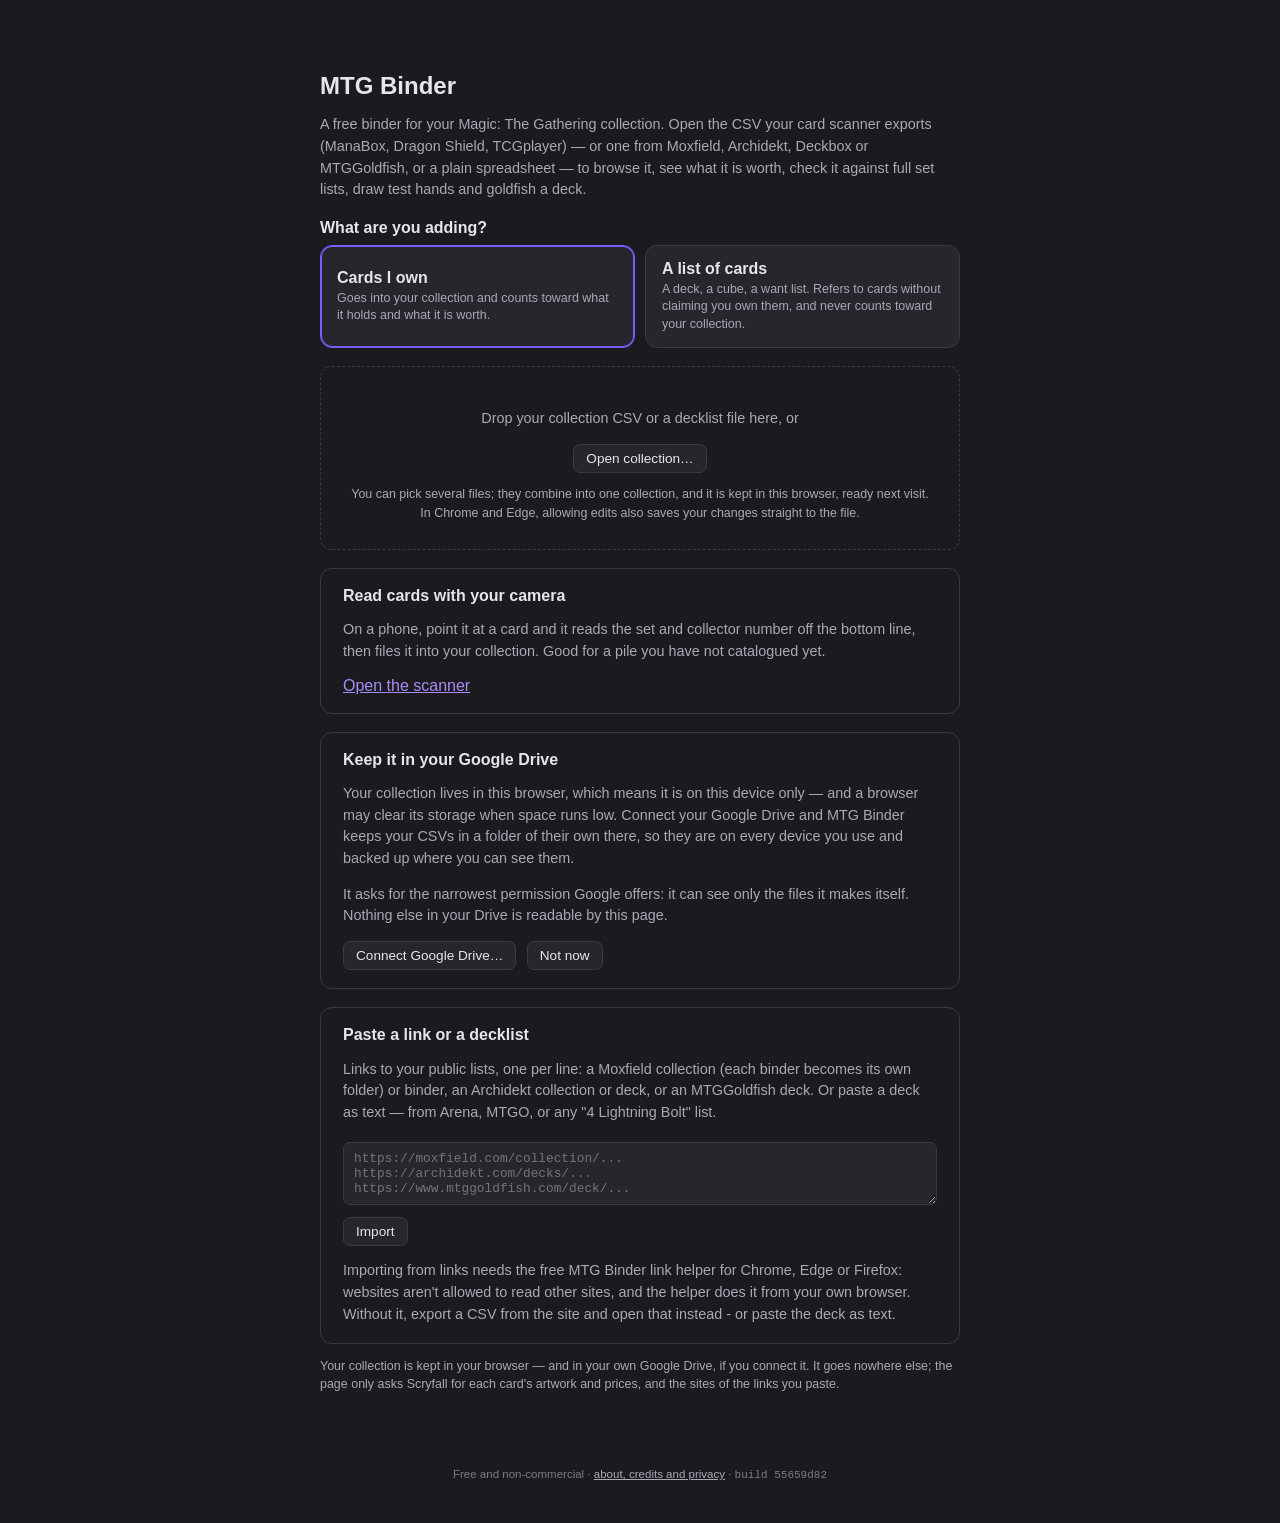
==== commit c7c1746d: "Publish mtg-binder@648c18c" ====
--- a/index.html
+++ b/index.html
@@ -4,7 +4,7 @@
     <meta charset="utf-8" />
     <meta name="viewport" content="width=device-width, initial-scale=1" />
     <title>MTG Binder</title>
-    <link rel="stylesheet" href="styles.css?v=c5d386fb" />
+    <link rel="stylesheet" href="styles.css?v=c00be8db" />
     <style>
       /* Only the page shell. Everything about the binder itself - rows, tiles,
          charts, dialogs - comes from styles.css, and so does the palette these
@@ -361,9 +361,9 @@
       <!-- Which build you are actually looking at. A browser serving a cached
            copy looks exactly like one that is up to date, and this is what
            settles which it is - the same stamp the scanning page carries. -->
-      &middot; <span id="build">build 1451bbb9</span>
+      &middot; <span id="build">build 55659d82</span>
     </footer>
 
-    <script src="app.js?v=e0575554"></script>
+    <script src="app.js?v=b59b22ce"></script>
   </body>
 </html>
--- a/styles.css
+++ b/styles.css
@@ -1 +1 @@
-:root{--paper: #1b1b1f;--sunk: #202026;--panel: #26262d;--rule: #3a3a44;--rule-lit: #4c4c58;--hover: rgba(255, 255, 255, .06);--hover-bad: rgba(224, 82, 82, .14);--ink: #e6e6ea;--muted: #a9a9b6;--faint: #7b7b88;--accent: #7c5cff;--accent-ink: #a78bfa;--on-accent: #ffffff;--good: #5fd49a;--warn: #e0a64a;--bad: #e05252;--ui-small: .82rem;--ui-smaller: .75rem;--mono: ui-monospace, SFMono-Regular, Menlo, Consolas, monospace}.mtg-binder{padding:4px 0;position:relative;isolation:isolate;--mtg-c-w: #d2b353;--mtg-c-u: #3d86cc;--mtg-c-b: #6f5a7e;--mtg-c-r: #d4553a;--mtg-c-g: #3d9658;--mtg-c-colorless: #8e99a4;--mtg-c-land: #a9844f}.is-dark.mtg-binder{--mtg-c-w: #eadba0;--mtg-c-u: #5fa6e6;--mtg-c-b: #a58fb5;--mtg-c-r: #ec7556;--mtg-c-g: #5fba78;--mtg-c-colorless: #aab4bd;--mtg-c-land: #c6a473}.mtg-binder-header{position:relative}.mtg-binder-hero-art{display:none;position:absolute;left:50%;top:50%;transform:translate(-50%,-50%);width:min(620px,52%);height:calc(100% + 26px);z-index:-1;background-size:auto 185%;background-position:center 32%;background-repeat:no-repeat;filter:blur(1.5px) saturate(1.15);opacity:.26;mask-image:radial-gradient(ellipse 62% 74% at center,rgba(0,0,0,1) 45%,transparent 100%);-webkit-mask-image:radial-gradient(ellipse 62% 74% at center,rgba(0,0,0,1) 45%,transparent 100%);pointer-events:none}.mtg-binder-hero-art.is-visible{display:block}.is-dark.mtg-binder-hero-art{opacity:.36}.mtg-binder.has-art-colors .mtg-binder-header:before{content:"";position:absolute;inset:-8px -12px;z-index:-1;background-image:radial-gradient(70% 150% at 0% 40%,var(--mtg-art-a),transparent 72%),radial-gradient(70% 150% at 100% 60%,var(--mtg-art-b),transparent 72%),radial-gradient(50% 120% at 50% 0%,var(--mtg-art-c),transparent 80%);opacity:.2;pointer-events:none}.is-dark.mtg-binder.has-art-colors .mtg-binder-header:before{opacity:.28}.mtg-binder.has-set-symbol:after{content:"";position:absolute;top:50%;left:50%;transform:translate(-50%,-50%);width:300px;height:300px;z-index:-1;background-color:var(--ink);mask-image:var(--mtg-set-symbol);mask-size:contain;mask-repeat:no-repeat;mask-position:center;-webkit-mask-image:var(--mtg-set-symbol);-webkit-mask-size:contain;-webkit-mask-repeat:no-repeat;-webkit-mask-position:center;opacity:.07;pointer-events:none}.mtg-binder-tab.view-content{display:flex;flex-direction:column;overflow:hidden;padding-bottom:0}.mtg-binder-tab>.mtg-binder{flex:1 1 auto;min-height:0;display:flex;flex-direction:column;padding-bottom:0}.mtg-binder-tab .mtg-binder-header,.mtg-binder-tab .mtg-binder-analytics,.mtg-binder-tab .mtg-binder-mode-banner{flex:none}.mtg-binder-tab .mtg-binder-body{flex:1 1 auto;min-height:0}.mtg-binder-tab .mtg-binder-scroll{min-height:160px;overflow-y:auto;overscroll-behavior:contain;padding-bottom:16px}.mtg-binder-tab .mtg-binder-listhead{position:sticky;top:0;z-index:2;background:var(--paper)}.mtg-binder-tab .mtg-binder-list .mtg-binder-row{box-sizing:border-box;height:calc(2.6rem + 16px);overflow:hidden}.mtg-binder-tab .mtg-binder-list .mtg-binder-name{white-space:nowrap;overflow:hidden;text-overflow:ellipsis}.mtg-binder-tab .mtg-binder-list .mtg-binder-actions{flex-wrap:nowrap}.mtg-binder-list.mtg-binder-virtual{position:relative}.mtg-binder-list.mtg-binder-virtual>.mtg-binder-vitem{position:absolute;left:0;right:0;margin:0}.mtg-binder .mtg-binder-tile{box-sizing:border-box;aspect-ratio:63 / 88}.mtg-binder .mtg-binder-tile img{height:100%;object-fit:cover}.mtg-binder .mtg-binder-tile-placeholder{height:100%;aspect-ratio:auto}.mtg-binder-vtilerow{display:grid;grid-template-columns:repeat(var(--mtg-binder-cols, 6),minmax(0,1fr));gap:14px}.mtg-binder-vheading{box-sizing:border-box;display:flex;align-items:flex-end;height:2.6rem;padding-bottom:4px;border-bottom:1px solid var(--rule);font-size:.82rem;font-weight:700;color:var(--muted);text-transform:uppercase;letter-spacing:.04em}@media(prefers-reduced-motion:reduce){.mtg-binder-preview.is-foil:after,.mtg-binder-lightbox-card.is-foil:after,.mtg-binder-hand-card.is-foil:after,.mtg-binder-foil-badge{animation:none}}.mtg-binder-preview{position:fixed;width:244px;pointer-events:none;opacity:0;visibility:hidden;transition:opacity 90ms ease;z-index:60;border-radius:4.5%;overflow:hidden;filter:drop-shadow(0 6px 18px rgba(0,0,0,.45))}.modal.mtg-binder-lightbox{background:transparent;border:none;box-shadow:none;padding:0;width:auto;min-width:0;max-width:none;cursor:zoom-out}.modal.mtg-binder-lightbox .modal-close-button{display:none}.mtg-binder-lightbox .modal-content{display:flex;flex-direction:column;align-items:center;gap:10px}.mtg-binder-lightbox-card{position:relative;height:min(82vh,936px,calc(92vw * 88 / 63));aspect-ratio:63 / 88;border-radius:4.5%;overflow:hidden;box-shadow:0 14px 44px #0000008c}.mtg-binder-lightbox-card img{display:block;width:100%;height:100%;object-fit:cover}.mtg-binder-lightbox-caption{font-size:.8rem;color:var(--ink);background:var(--paper);border:1px solid var(--rule);border-radius:999px;padding:3px 12px}.mtg-binder-preview.is-large{width:320px}.mtg-binder-preview.is-visible{opacity:1;visibility:visible}.mtg-binder-preview img{width:100%;border-radius:4.5%;display:block}.mtg-binder-preview.is-foil:after,.mtg-binder-lightbox-card.is-foil:after{content:"";position:absolute;inset:0;background:linear-gradient(120deg,transparent 12%,rgba(255,255,255,.5) 24%,rgba(255,90,190,.4) 34%,rgba(90,190,255,.4) 45%,rgba(255,225,90,.35) 56%,rgba(120,255,170,.35) 66%,transparent 80%);background-size:240% 240%;mix-blend-mode:overlay;animation:mtg-foil-sweep 2.4s ease-in-out infinite}@keyframes mtg-foil-sweep{0%{background-position:0% 0%}50%{background-position:100% 100%}to{background-position:0% 0%}}.mtg-binder-set-strip{position:absolute;left:50%;top:50%;transform:translate(-50%,-50%);display:flex;align-items:center;gap:16px;z-index:-1;opacity:.2;pointer-events:none}.mtg-binder-set-sym{background-color:var(--ink);mask-size:contain;mask-repeat:no-repeat;mask-position:center;-webkit-mask-size:contain;-webkit-mask-repeat:no-repeat;-webkit-mask-position:center}.mtg-binder-title-row{position:relative;display:flex;align-items:center;flex-wrap:wrap;gap:6px 14px;margin-bottom:10px}.mtg-binder-title{margin:0;font-size:1.25rem}.mtg-binder-title-actions{margin-left:auto;display:flex;gap:8px}.mtg-binder-more-btn{position:relative;min-width:34px;font-size:1.1rem;line-height:1}.mtg-binder-more-btn.has-ignored:after{content:"";position:absolute;top:5px;right:6px;width:6px;height:6px;border-radius:50%;background:var(--accent-ink)}.mtg-binder-stats{display:flex;gap:6px;flex-wrap:wrap;align-items:baseline}.mtg-binder-stat{display:flex;align-items:baseline;gap:5px;background:var(--panel);border:1px solid var(--rule);border-radius:999px;padding:2px 10px}.mtg-binder-stat.accent{background:var(--accent)}.mtg-binder-stat.accent .mtg-binder-stat-num,.mtg-binder-stat.accent .mtg-binder-stat-label{color:var(--on-accent)}.mtg-binder-stat-num{font-weight:700;font-size:.92rem;font-variant-numeric:tabular-nums}.mtg-binder-stat-label{font-size:.68rem;text-transform:lowercase;letter-spacing:.02em;color:var(--faint)}.mtg-binder-controls{display:flex;gap:8px;flex-wrap:wrap;margin-bottom:8px}.mtg-binder-search{flex:1 1 220px}.mtg-binder-folder{flex:0 1 180px}.mtg-binder-view-toggle{display:flex;border:1px solid var(--rule);border-radius:7px;overflow:hidden}.mtg-binder-view-btn{background:var(--panel);color:var(--muted);border:none;border-right:1px solid var(--rule);padding:0 11px;font-size:1rem;line-height:1;cursor:pointer}.mtg-binder-view-btn:last-child{border-right:none}.mtg-binder-view-btn:disabled{opacity:.4;cursor:not-allowed}.mtg-binder-size-toggle button{font-weight:700;min-width:30px}.mtg-binder-view-btn[aria-pressed=true]{background:var(--accent);color:var(--on-accent)}.mtg-binder-listhead.is-hidden{visibility:hidden;height:0;padding:0;overflow:hidden}.mtg-binder-gallery{display:grid;grid-template-columns:repeat(auto-fill,minmax(var(--mtg-tile-min, 130px),1fr));gap:14px}.mtg-binder-tile{position:relative;cursor:pointer;border-radius:4.5%;overflow:hidden;background:var(--panel);border:1px solid var(--rule);transition:transform 90ms ease}.mtg-binder-tile:hover{transform:translateY(-2px)}.mtg-binder-tile img{width:100%;display:block;border-radius:4.5%}.mtg-binder-tile-placeholder{aspect-ratio:63 / 88;display:flex;align-items:center;justify-content:center;text-align:center;font-size:.78rem;padding:10px;color:var(--faint)}.mtg-binder-tile-qty{position:absolute;bottom:4px;right:5px;background:#000000b8;color:#fff;font-size:.72rem;font-weight:700;padding:1px 6px;border-radius:999px}.mtg-binder-tile-foil{position:absolute;top:4px;left:5px;font-size:.8rem;filter:drop-shadow(0 0 2px rgba(0,0,0,.7))}.mtg-binder-stack-section{margin-bottom:10px}.mtg-binder-stack-heading{font-size:.82rem;font-weight:700;color:var(--muted);text-transform:uppercase;letter-spacing:.04em;margin:14px 0 6px;padding-bottom:4px;border-bottom:1px solid var(--rule)}.mtg-binder-stack-section:first-child .mtg-binder-stack-heading{margin-top:0}.modal.mtg-binder-merge{width:min(780px,92vw)}.mtg-binder-merge-body{max-height:58vh;overflow-y:auto;display:flex;flex-direction:column;gap:16px;padding-right:4px}.mtg-binder-merge-head{display:flex;align-items:center;gap:8px}.mtg-binder-merge-title{font-weight:700}.mtg-binder-merge-desc{font-size:.78rem;color:var(--faint);margin:2px 0 6px 26px}.mtg-binder-merge-line{display:grid;grid-template-columns:18px 44px minmax(0,1fr) auto;align-items:center;gap:8px;padding:4px 6px;border-radius:5px;cursor:pointer}.mtg-binder-merge-line:hover{background:var(--hover)}.mtg-binder-merge-qty{font-weight:700;font-variant-numeric:tabular-nums;text-align:right}.mtg-binder-merge-qty.is-add{color:var(--good)}.mtg-binder-merge-qty.is-remove{color:var(--bad)}.mtg-binder-merge-name{overflow:hidden;text-overflow:ellipsis;white-space:nowrap}.mtg-binder-merge-meta{font-size:.76rem;color:var(--muted);white-space:nowrap}.mtg-binder-files{display:flex;flex-direction:column;gap:8px}.mtg-binder-file{border:1px solid var(--rule);border-radius:7px;padding:8px 12px;background:var(--panel)}.mtg-binder-file.is-skipped{opacity:.7;border-style:dashed}.mtg-binder-file.is-ignored{background:transparent}.mtg-binder-file.is-warn{border-color:var(--warn, #e0a64a)}.mtg-binder-file.is-warn .mtg-binder-file-path{color:var(--warn, #e0a64a)}.mtg-binder-file.is-ignored .mtg-binder-file-name,.mtg-binder-file.is-ignored .mtg-binder-file-path,.mtg-binder-file.is-ignored .mtg-binder-file-detail{opacity:.6}.mtg-binder-file-tag.is-muted{color:var(--faint)}.mtg-binder-file-only{margin-left:auto;font-size:.76rem;padding:2px 10px}.mtg-binder-file-top{display:flex;align-items:baseline;gap:8px;flex-wrap:wrap}.mtg-binder-file-name{font-weight:600;word-break:break-all}.mtg-binder-file-tag{font-size:.68rem;font-weight:700;text-transform:uppercase;letter-spacing:.04em;color:var(--accent-ink)}.mtg-binder-file-path,.mtg-binder-file-detail{font-size:.78rem;color:var(--muted);word-break:break-all}.mtg-binder-file-detail{margin-top:2px;color:var(--faint);font-variant-numeric:tabular-nums}.mtg-binder-space-fold{margin-top:18px;border-top:1px solid var(--rule);padding-top:12px}.mtg-binder-space-fold>summary{cursor:pointer;color:var(--muted);font-size:var(--ui-small);user-select:none}.mtg-binder-space-fold>summary:hover{color:var(--ink)}.mtg-binder-space-fold[open]>summary{margin-bottom:12px}.mtg-binder-space-head{display:flex;align-items:baseline;gap:10px;flex-wrap:wrap;margin-bottom:12px}.mtg-binder-space-total{font-size:1.8rem;font-weight:600;letter-spacing:-.02em;font-variant-numeric:tabular-nums}.mtg-binder-space-note{font-size:.82rem;color:var(--muted)}.mtg-binder-space-note.is-over{color:var(--warn, #e0a64a)}.mtg-binder-space-bar{display:flex;gap:2px;height:12px;border-radius:99px;overflow:hidden;background:var(--paper)}.mtg-binder-space-seg{flex-basis:0}.mtg-binder-space-seg.is-sets,.mtg-binder-space-dot.is-sets{background:var(--accent)}.mtg-binder-space-seg.is-cards,.mtg-binder-space-dot.is-cards{background:var(--accent-ink)}.mtg-binder-space-seg.is-versions,.mtg-binder-space-dot.is-versions{background:var(--good, #5fd49a)}.mtg-binder-space-seg.is-collections,.mtg-binder-space-dot.is-collections{background:var(--warn, #e0a64a)}.mtg-binder-space-list{margin:16px 0 4px}.mtg-binder-space-row{display:flex;align-items:center;gap:11px;padding:10px 0;border-bottom:1px solid var(--rule)}.mtg-binder-space-dot{flex:0 0 auto;width:9px;height:9px;border-radius:3px}.mtg-binder-space-what{flex:1 1 auto;min-width:0}.mtg-binder-space-label{font-weight:600;font-size:.9rem}.mtg-binder-space-detail{font-size:.78rem;color:var(--muted);margin-top:2px}.mtg-binder-space-size{flex:0 0 auto;min-width:68px;text-align:right;font-variant-numeric:tabular-nums}.mtg-binder-space-keep{flex:0 0 auto;min-width:62px;text-align:right;font-size:.76rem;color:var(--faint)}.mtg-binder-space-row .mtg-binder-file-only{margin-left:0;min-width:62px}.mtg-binder-space-foot{display:flex;align-items:center;gap:8px;flex-wrap:wrap;margin-top:14px;padding-top:14px;border-top:1px solid var(--rule);font-size:.86rem}.mtg-binder-space-limit{width:72px;font-variant-numeric:tabular-nums}.mtg-binder-file-history{margin-top:8px}.mtg-binder-file-history>summary{cursor:pointer;font-size:.76rem;color:var(--muted);list-style-position:outside}.mtg-binder-file-history>summary:hover{color:var(--ink)}.mtg-binder-version{display:flex;align-items:baseline;gap:10px;padding:4px 0 4px 14px;font-size:.78rem;color:var(--muted)}.mtg-binder-version+.mtg-binder-version{border-top:1px solid var(--rule)}.mtg-binder-version-when{flex:0 0 auto;min-width:84px;color:var(--ink);font-variant-numeric:tabular-nums}.mtg-binder-version-why{flex:1 1 auto;min-width:0}.mtg-binder-version-rows{flex:0 0 auto;color:var(--faint);font-variant-numeric:tabular-nums}.mtg-binder-version .mtg-binder-file-only{margin-left:0}.mtg-binder-fold{display:flex;align-items:flex-end;gap:6px;cursor:pointer;user-select:none}.mtg-binder-fold:hover{color:var(--ink)}.mtg-binder-fold:focus-visible{outline:2px solid var(--accent);outline-offset:2px}.mtg-binder-fold-chevron{display:inline-block;width:.9em;color:var(--faint)}.mtg-binder-row{display:grid;grid-template-columns:26px 6px 1fr 74px 150px 42px 62px 70px 110px;gap:10px;align-items:center;padding:7px 9px}.mtg-binder-listhead{font-size:.64rem;text-transform:uppercase;letter-spacing:.05em;color:var(--faint);padding-bottom:4px}.mtg-binder-listhead>div:nth-child(5),.mtg-binder-listhead>div:nth-child(6),.mtg-binder-listhead>div:nth-child(7){text-align:right}.mtg-binder-list .mtg-binder-row{background:var(--panel);border-radius:7px;margin-bottom:4px;border:1px solid var(--rule);position:relative;overflow:hidden}.mtg-binder-list .mtg-binder-row.has-color{background-image:var(--mtg-wash)}.mtg-binder-list .mtg-binder-row.has-art{min-height:var(--mtg-row-art, 52px)}.mtg-binder-tab .mtg-binder-list .mtg-binder-row.has-art{height:calc(var(--mtg-row-art, 52px) + 16px)}.mtg-binder-row.has-art{position:relative;isolation:isolate}.mtg-binder-row-art{position:absolute;inset:0;overflow:hidden;z-index:0;pointer-events:none;--art-strip: 620px}.mtg-binder-row-art img{width:var(--art-strip);height:100%;margin-left:calc(50% - var(--art-strip) / 2);object-fit:cover;object-position:center 33%;opacity:.62;transition:opacity .12s ease}.mtg-binder-row-art:after{content:"";position:absolute;inset:0;background:linear-gradient(to right,var(--paper) 13%,rgba(0,0,0,0) 27%,rgba(0,0,0,0) 49%,var(--paper) 57%)}.mtg-binder-row.has-art:hover .mtg-binder-row-art img{opacity:.82}.mtg-binder-row.has-art>*:not(.mtg-binder-row-art){position:relative;z-index:1}@media(max-width:900px){.mtg-binder-row-art{display:none}.mtg-binder-list .mtg-binder-row.has-art{min-height:0}.mtg-binder-tab .mtg-binder-list .mtg-binder-row.has-art{height:calc(2.6rem + 16px)}}.mtg-binder-art-btn.is-on{border-color:var(--accent)}.mtg-binder-foil-badge{display:inline-block;margin-left:6px;vertical-align:1px;font-size:.6rem;font-weight:700;letter-spacing:.02em;padding:1px 6px;border-radius:999px;color:#1a1a1a;background:linear-gradient(90deg,#ff8fd4,#8fd4ff,#fff08f,#8fffc4,#ff8fd4);background-size:300% 100%;animation:mtg-foil-badge-shift 5s linear infinite}.mtg-binder-commander-badge{display:inline-block;margin-left:6px;vertical-align:1px;font-size:.6rem;font-weight:700;letter-spacing:.04em;text-transform:uppercase;padding:1px 7px;border-radius:4px;color:#2b1d05;background:linear-gradient(180deg,#f0d07a,#cfa23f);border:1px solid #a8791c;box-shadow:inset 0 1px #ffffff73}.mtg-binder-action-commander.is-active,.mtg-binder-action-commander:hover{color:#cfa23f}.mtg-binder-tile.is-commander{border-color:#cfa23f;box-shadow:0 0 0 1px #cfa23f}.mtg-binder-tile-commander{position:absolute;top:4px;right:5px;font-size:.8rem;color:#f0d07a;filter:drop-shadow(0 0 2px rgba(0,0,0,.85))}@keyframes mtg-foil-badge-shift{0%{background-position:0% 0%}to{background-position:300% 0%}}.mtg-binder-stripe{width:5px;height:24px;border-radius:3px;background:var(--faint)}.mtg-r-common .mtg-binder-stripe{background:#8a8f96}.mtg-r-uncommon .mtg-binder-stripe{background:#5c7a8c}.mtg-r-rare .mtg-binder-stripe{background:#a8791c}.mtg-r-mythic .mtg-binder-stripe{background:#c2501f}.mtg-binder-name{min-width:0}.mtg-binder-name a{font-weight:600;text-decoration:none;color:var(--ink);font-size:.9rem}.mtg-binder-name a:hover{color:var(--accent);text-decoration:underline}.mtg-binder-sub{font-size:.72rem;color:var(--faint);white-space:nowrap;overflow:hidden;text-overflow:ellipsis}.mtg-binder-where{color:var(--muted)}.mtg-binder-where.after-type:before{content:" \b7  ";color:var(--faint)}.mtg-binder-unlisted{font-style:italic;color:var(--faint)}.mtg-binder-set{font-size:.76rem;color:var(--muted);white-space:nowrap;overflow:hidden;text-overflow:ellipsis}.mtg-binder-mana{display:flex;flex-wrap:wrap;align-items:center;gap:2px;overflow:hidden}.mtg-pip{width:15px;height:15px;flex-shrink:0;border-radius:50%}.mtg-pip-group{display:inline-flex;align-items:center;gap:2px}.mtg-pip-sep{font-size:.68rem;font-weight:700;color:var(--faint);margin:0 1px;flex-shrink:0}.mtg-binder-qty{text-align:right;font-weight:700}.mtg-binder-price{text-align:right;color:var(--muted);font-size:.78rem}.mtg-binder-value{text-align:right;font-weight:700}.mtg-binder-value.high{color:var(--accent)}.mtg-binder-paid{font-size:.7rem;font-weight:400;color:var(--faint);white-space:nowrap}.mtg-binder-price-note{font-size:.66rem;font-weight:400;color:var(--warn, #e0a64a);white-space:nowrap}.mtg-binder-empty{text-align:center;padding:40px;color:var(--faint)}.mtg-binder-add-btn{background:var(--accent);color:var(--on-accent);border:none;border-radius:7px;padding:0 14px;font-size:.85rem;font-weight:600;cursor:pointer}.mtg-binder-add-btn:disabled{opacity:.45;cursor:not-allowed}.mtg-binder-check-btn{background:var(--panel);color:var(--ink);border:1px solid var(--rule);border-radius:7px;padding:0 14px;font-size:.85rem;font-weight:600;cursor:pointer}.mtg-binder-check-btn:disabled{opacity:.45;cursor:not-allowed}.modal.mtg-binder-testhand{width:min(1560px,96vw);max-width:none;max-height:94vh}.mtg-binder-testhand-modal{max-width:100%;position:relative}.modal.mtg-binder-checklist{width:min(1560px,96vw);max-width:none;height:92vh;max-height:92vh}.mtg-binder-checklist-modal{max-width:100%}.mtg-binder-cl-bar,.mtg-binder-cl-controls{display:flex;flex-wrap:wrap;align-items:center;gap:8px;margin-bottom:10px}.mtg-binder-cl-bar select{min-width:220px;max-width:100%}.mtg-binder-cl-seg{display:inline-flex;border:1px solid var(--rule);border-radius:7px;overflow:hidden}.mtg-binder-cl-seg button{border:none;border-radius:0;box-shadow:none;background:var(--panel);color:var(--muted);font-size:.82rem;padding:0 12px}.mtg-binder-cl-seg button+button{border-left:1px solid var(--rule)}.mtg-binder-cl-seg button.is-active{background:var(--accent);color:var(--on-accent)}.mtg-binder-cl-search{flex:1 1 180px;min-width:0}.mtg-binder-cl-progress{margin:4px 0 14px}.mtg-binder-cl-progress-line{display:flex;flex-wrap:wrap;align-items:baseline;gap:4px;margin-bottom:6px;color:var(--muted)}.mtg-binder-cl-count{font-size:1.3rem;font-weight:700;color:var(--ink)}.mtg-binder-cl-missing-value{margin-left:auto;font-size:.85rem}.mtg-binder-cl-track{height:8px;border-radius:4px;background:var(--rule);overflow:hidden}.mtg-binder-cl-fill{height:100%;background:var(--accent);transition:width .2s ease}.mtg-binder-cl-grid{display:grid;grid-template-columns:repeat(auto-fill,minmax(150px,1fr));gap:14px;padding-bottom:12px}.mtg-binder-cl-art{position:relative;aspect-ratio:63 / 88;border-radius:4.5%/3.2%;overflow:hidden;background:var(--panel);border:1px solid var(--rule);cursor:zoom-in}.mtg-binder-cl-art img{width:100%;height:100%;object-fit:cover;display:block}.mtg-binder-cl-tile.is-missing .mtg-binder-cl-art img{filter:grayscale(1);opacity:.35;transition:opacity .12s ease,filter .12s ease}.mtg-binder-cl-tile.is-missing .mtg-binder-cl-art:hover img{filter:grayscale(.4);opacity:.8}.mtg-binder-cl-tile.is-owned .mtg-binder-cl-art{border-color:var(--accent);box-shadow:0 0 0 1px var(--accent)}.mtg-binder-cl-qty{position:absolute;top:6px;right:6px;padding:1px 7px;border-radius:10px;background:var(--accent);color:var(--on-accent);font-size:.78rem;font-weight:700}.mtg-binder-cl-caption{padding:5px 2px 0;font-size:.78rem;line-height:1.3}.mtg-binder-cl-name{white-space:nowrap;overflow:hidden;text-overflow:ellipsis}.mtg-binder-cl-tile.is-missing .mtg-binder-cl-name{color:var(--muted)}.mtg-binder-cl-meta,.mtg-binder-cl-where{color:var(--faint);font-size:.72rem;white-space:nowrap;overflow:hidden;text-overflow:ellipsis}.mtg-binder-set-meta{font-size:.75rem;color:var(--faint)}.mtg-binder-set-meta.is-owned{color:var(--accent-ink)}.mtg-binder-hand-bar{border-top:none;padding-top:0}.mtg-binder-hand-grid{display:grid;grid-template-columns:repeat(7,minmax(0,1fr));gap:12px;margin:8px 0 16px}@media(max-width:760px){.mtg-binder-hand-grid{grid-template-columns:repeat(4,minmax(0,1fr))}}.mtg-binder-hand-card{position:relative;aspect-ratio:63 / 88;border-radius:4.5%/3.2%;overflow:hidden;background:var(--panel);border:1px solid var(--rule);transition:transform .12s ease,box-shadow .12s ease}.mtg-binder-hand-card img{width:100%;height:100%;object-fit:cover;display:block}.mtg-binder-hand-card.is-zoomable{cursor:zoom-in}.mtg-binder-hand-card.is-selectable{cursor:pointer}.mtg-binder-hand-card.is-selectable:not(.is-chosen):hover{outline:2px solid var(--rule-lit);outline-offset:2px}.mtg-binder-hand-card.is-chosen{outline:2px solid var(--accent);outline-offset:2px;transform:translateY(10px) scale(.95);filter:brightness(.62) saturate(.8)}.mtg-binder-hand-card.is-chosen:after{content:"\2193  bottom";position:absolute;left:50%;top:50%;transform:translate(-50%,-50%);padding:2px 8px;border-radius:999px;background:var(--accent);color:var(--on-accent);font-size:.72rem;font-weight:700;white-space:nowrap}.mtg-binder-testhand-modal{--mtg-sleeve: #1d2a4d}.mtg-binder-zone-row{display:grid;grid-template-columns:1fr auto 1fr;align-items:flex-end;gap:28px;margin-bottom:4px}.mtg-binder-zone-block.is-command{justify-self:end}.mtg-binder-zone-block.is-deck{display:flex;flex-direction:column;align-items:center}.mtg-binder-hand-grid.is-compact{display:flex;gap:12px;margin-bottom:0}.mtg-binder-hand-grid.is-compact .mtg-binder-hand-card{width:150px}.mtg-binder-deck{position:relative;margin-bottom:12px}.mtg-binder-deck-stack{position:relative;width:104px;height:145px}.mtg-binder-deck-count{position:absolute;right:-6px;bottom:-6px;min-width:22px;padding:0 5px;border-radius:11px;background:var(--panel);border:1px solid var(--rule);color:var(--muted);font-size:.68rem;font-weight:700;line-height:17px;text-align:center;font-variant-numeric:tabular-nums}.mtg-binder-card-back,.mtg-binder-hand-back{background-color:var(--mtg-sleeve);box-shadow:inset 0 0 0 1px #ffffff12,inset 0 -10px 18px #00000038,0 3px 10px #00000073}.mtg-binder-card-back{position:absolute;inset:0;border-radius:5%/3.6%;transform:translateY(var(--riffle-lift, 0))}.mtg-binder-testhand-modal[data-finish=matte] .mtg-binder-card-back,.mtg-binder-testhand-modal[data-finish=matte] .mtg-binder-hand-back{background-image:linear-gradient(160deg,#ffffff1f,#fff0 45%),linear-gradient(0deg,#00000042,#0000 55%)}.mtg-binder-testhand-modal[data-finish=gloss] .mtg-binder-card-back,.mtg-binder-testhand-modal[data-finish=gloss] .mtg-binder-hand-back{background-image:linear-gradient(135deg,#ffffff80,#ffffff0d 34%,#fff0 55%),linear-gradient(0deg,#00000052,#0000 60%)}.mtg-binder-testhand-modal[data-finish=metallic] .mtg-binder-card-back,.mtg-binder-testhand-modal[data-finish=metallic] .mtg-binder-hand-back{background-image:linear-gradient(118deg,#ffffff0d,#ffffff6b 22%,#00000038 38%,#ffffff4d,#00000040 78%,#ffffff24)}.mtg-binder-card-back:before,.mtg-binder-hand-back:before{content:"";position:absolute;inset:3.5%;border-radius:4%/3%;box-shadow:inset 0 0 0 1px #ffffff17,inset 0 1px #ffffff1f;pointer-events:none}.mtg-binder-card-back:after,.mtg-binder-hand-back:after{content:"";position:absolute;inset:0;border-radius:inherit;pointer-events:none;background-size:260% 100%;background-repeat:no-repeat;animation:mtg-sheen var(--sheen-time, 5.5s) linear var(--sheen-delay, 0ms) infinite}@keyframes mtg-sheen{0%{background-position:170% 0}to{background-position:-70% 0}}.mtg-binder-testhand-modal[data-finish=matte] .mtg-binder-card-back:after,.mtg-binder-testhand-modal[data-finish=matte] .mtg-binder-hand-back:after{--sheen-time: 7s;background-image:linear-gradient(104deg,transparent 30%,rgba(255,255,255,.1) 46%,rgba(255,255,255,.1) 54%,transparent 70%)}.mtg-binder-testhand-modal[data-finish=gloss] .mtg-binder-card-back:after,.mtg-binder-testhand-modal[data-finish=gloss] .mtg-binder-hand-back:after{--sheen-time: 4.5s;background-image:linear-gradient(104deg,transparent 38%,rgba(255,255,255,.46) 49%,rgba(255,255,255,.12) 53%,transparent 62%)}.mtg-binder-testhand-modal[data-finish=metallic] .mtg-binder-card-back:after,.mtg-binder-testhand-modal[data-finish=metallic] .mtg-binder-hand-back:after{--sheen-time: 3.6s;background-image:linear-gradient(104deg,transparent 22%,rgba(0,0,0,.3) 33%,rgba(255,255,255,.72) 42%,rgba(255,255,255,.18) 48%,rgba(0,0,0,.34) 55%,rgba(255,255,255,.55) 64%,transparent 78%);mix-blend-mode:hard-light}.mtg-binder-testhand-modal[data-finish=prismatic] .mtg-binder-card-back:after,.mtg-binder-testhand-modal[data-finish=prismatic] .mtg-binder-hand-back:after{--sheen-time: 4.2s;background-image:linear-gradient(104deg,transparent 20%,rgba(255,80,190,.45) 33%,rgba(120,200,255,.45) 42%,rgba(120,255,180,.42) 50%,rgba(255,225,90,.45) 58%,rgba(255,110,120,.4) 66%,transparent 80%);mix-blend-mode:color-dodge}.mtg-binder-card-back.is-riffling:after,.mtg-binder-hand-card.is-dealing.is-ready .mtg-binder-hand-back:after{animation-duration:1.4s}.mtg-binder-sleeve-btn{display:inline-flex;align-items:center;gap:7px;margin-top:10px;padding:3px 10px;border-radius:999px;background:var(--panel);border:1px solid var(--rule);color:var(--muted);font-size:.74rem;cursor:pointer}.mtg-binder-sleeve-dot{width:11px;height:11px;border-radius:50%;border:1px solid rgba(0,0,0,.4);background:var(--mtg-sleeve, var(--faint))}.mtg-binder-deck[data-shuffle=riffle] .mtg-binder-card-back.is-riffling{animation:mtg-shuffle-riffle .3s ease-in-out var(--riffle-delay, 0ms) 2 both}@keyframes mtg-shuffle-riffle{0%,to{transform:translateY(var(--riffle-lift, 0)) translate(0) rotate(0)}45%{transform:translateY(calc(var(--riffle-lift, 0px) - 12px)) translate(var(--riffle-x, 30px)) rotate(var(--riffle-r, 8deg))}}.mtg-binder-deck[data-shuffle=overhand] .mtg-binder-card-back.is-riffling{animation:mtg-shuffle-overhand .33s ease-in-out var(--packet-delay, 0ms) 2 both}@keyframes mtg-shuffle-overhand{0%,to{transform:translateY(var(--riffle-lift, 0)) translate(0) rotate(0)}40%{transform:translateY(calc(var(--riffle-lift, 0px) - 26px)) translate(16px) rotate(4deg)}70%{transform:translateY(calc(var(--riffle-lift, 0px) + 6px)) translate(4px) rotate(-1deg)}}.mtg-binder-deck[data-shuffle=strip] .mtg-binder-card-back.is-riffling{animation:mtg-shuffle-strip .35s cubic-bezier(.3,0,.2,1) var(--packet-delay, 0ms) 2 both}@keyframes mtg-shuffle-strip{0%,to{transform:translateY(var(--riffle-lift, 0)) translate(0) rotate(0)}45%{transform:translateY(calc(var(--riffle-lift, 0px) + 30px)) translate(calc(var(--half) * 10px)) rotate(calc(var(--half) * 3deg))}}.mtg-binder-deck[data-shuffle=fan] .mtg-binder-card-back.is-riffling{transform-origin:50% 118%;animation:mtg-shuffle-fan .62s cubic-bezier(.35,0,.25,1) both}@keyframes mtg-shuffle-fan{0%,to{transform:translateY(var(--riffle-lift, 0)) rotate(0)}40%,60%{transform:translateY(var(--riffle-lift, 0)) rotate(var(--fan-r, 0deg))}}.mtg-binder-deck[data-shuffle=cut] .mtg-binder-card-back.is-riffling{animation:mtg-shuffle-cut .56s cubic-bezier(.4,0,.2,1) both}@keyframes mtg-shuffle-cut{0%,to{transform:translateY(var(--riffle-lift, 0)) translate(0) rotate(0)}35%{transform:translateY(calc(var(--riffle-lift, 0px) + var(--half) * 14px)) translate(calc(var(--half) * 52px)) rotate(calc(var(--half) * 5deg))}65%{transform:translateY(calc(var(--riffle-lift, 0px) - var(--half) * 14px)) translate(calc(var(--half) * 52px)) rotate(calc(var(--half) * 5deg))}}.mtg-binder-hand-card.is-dealing{transform-style:preserve-3d;opacity:0}.mtg-binder-hand-card.is-dealing.is-ready{animation:mtg-deal-fly .56s cubic-bezier(.25,.85,.3,1) var(--deal-delay, 0ms) both}.mtg-binder-hand-back{position:absolute;inset:0;border-radius:inherit;backface-visibility:hidden;-webkit-backface-visibility:hidden;transform:rotateY(180deg);pointer-events:none}.mtg-binder-hand-card.is-dealing img{backface-visibility:hidden;-webkit-backface-visibility:hidden}@keyframes mtg-deal-fly{0%{opacity:0;transform:translate3d(var(--from-x, 0),var(--from-y, -160px),0) scale(var(--from-scale, 1)) rotateY(180deg) rotate(calc(var(--deal-tilt, 4deg) * -1))}6%{opacity:1}to{opacity:1;transform:translateZ(0) scale(1) rotateY(0) rotate(0)}}@media(prefers-reduced-motion:reduce){.mtg-binder-hand-card.is-dealing,.mtg-binder-hand-card.is-dealing.is-ready,.mtg-binder-card-back,.mtg-binder-card-back:after,.mtg-binder-hand-back:after{animation:none;opacity:1}.mtg-binder-hand-back{display:none}}.mtg-binder-hand-card.is-zoomable:hover{transform:translateY(-4px);box-shadow:0 8px 20px #00000059}.mtg-binder-hand-card.is-foil:after{content:"";position:absolute;inset:0;background:linear-gradient(120deg,transparent 15%,rgba(255,90,190,.3) 30%,rgba(90,190,255,.3) 45%,rgba(255,225,90,.25) 60%,transparent 80%);background-size:240% 240%;mix-blend-mode:overlay;animation:mtg-foil-sweep 5s ease-in-out infinite;pointer-events:none}.mtg-binder-analytics-btn{background:var(--panel);color:var(--ink);border:1px solid var(--rule);border-radius:7px;padding:0 14px;font-size:.85rem;font-weight:600;cursor:pointer}.mtg-binder-analytics-btn[aria-pressed=true]{background:var(--accent);color:var(--on-accent);border-color:var(--accent)}.mtg-binder-analytics{display:none;flex-direction:column;gap:12px;margin:2px 0 14px;padding:14px 16px;background:var(--panel);border:1px solid var(--rule);border-radius:8px}.mtg-binder-analytics.is-open{display:flex}.mtg-binder-charts{display:grid;grid-template-columns:repeat(auto-fill,minmax(250px,1fr));gap:16px 22px}.mtg-binder-tabs{display:flex;gap:6px}.mtg-binder-tab{background:transparent;color:var(--muted);border:1px solid transparent;border-radius:7px;padding:3px 12px;font-size:.78rem;font-weight:600;cursor:pointer}.mtg-binder-tab:hover{color:var(--ink)}.mtg-binder-tab[aria-pressed=true]{background:var(--paper);color:var(--ink);border-color:var(--rule)}.mtg-binder-chart-block{min-width:0}.mtg-binder-chart-title{font-size:.7rem;text-transform:uppercase;letter-spacing:.05em;color:var(--faint);margin:0 0 10px;font-weight:700}.mtg-binder-piles{--mtg-mini-vstep: 6px;display:flex;align-items:flex-end;gap:6px}.mtg-binder-pile-col{flex:0 0 34px;display:flex;flex-direction:column;align-items:center;gap:4px}.mtg-binder-pile{display:flex;flex-direction:column-reverse;align-items:center;justify-content:flex-start;min-height:6px}.mtg-binder-pile-mini{position:relative;flex:0 0 auto;width:26px;height:36px;border-radius:3px;border:1px solid rgba(0,0,0,.35);box-shadow:0 -1px #00000026;transition:transform .11s ease}.mtg-binder-pile-mini+.mtg-binder-pile-mini{margin-bottom:calc(var(--mtg-mini-vstep) - 36px)}.mtg-binder-pile-mini:hover{transform:translate(3px);z-index:2}.mtg-binder-bars{display:flex;align-items:flex-end;gap:6px;height:132px}.mtg-binder-bar-col{flex:1;display:flex;flex-direction:column;align-items:center;justify-content:flex-end;height:100%}.mtg-binder-bar{width:100%;background:var(--accent);border-radius:3px 3px 0 0;min-height:2px}.mtg-binder-hbar-row.is-plain{min-height:22px}.mtg-binder-hbar-fill{flex:0 0 auto;height:14px;border-radius:3px;background:var(--accent)}.mtg-binder-bar-count{font-size:.66rem;color:var(--muted);margin:0 0 2px;font-variant-numeric:tabular-nums}.mtg-binder-bar-label{font-size:.64rem;color:var(--faint);margin-top:1px}.mtg-color-bar-w{background:var(--mtg-c-w)}.mtg-color-bar-u{background:var(--mtg-c-u)}.mtg-color-bar-b{background:var(--mtg-c-b)}.mtg-color-bar-r{background:var(--mtg-c-r)}.mtg-color-bar-g{background:var(--mtg-c-g)}.mtg-color-bar-multi{background:linear-gradient(135deg,#e8c14a,#c98a3a)}.mtg-color-bar-colorless{background:var(--mtg-c-colorless)}.mtg-binder-hbars{--mtg-mini-step: 8px;display:flex;flex-direction:column;gap:6px}.mtg-binder-hbar-row{display:grid;grid-template-columns:var(--mtg-hbar-label, 112px) minmax(0,1fr) auto;align-items:center;gap:8px;min-height:38px}.mtg-binder-hbar-label{display:flex;align-items:center;gap:6px;min-width:0;font-size:.74rem;color:var(--muted);white-space:nowrap;overflow:hidden;text-overflow:ellipsis}.mtg-binder-hbar-row:has(.is-color){--mtg-hbar-label: 96px}.mtg-binder-color-dot{width:11px;height:15px;border-radius:2px;border:1px solid rgba(0,0,0,.35)}.mtg-binder-type-icon{display:inline-flex;align-items:center;color:var(--muted)}.mtg-binder-type-icon .svg-icon{width:15px;height:15px}.mtg-binder-chart-note{font-size:.7rem;color:var(--faint);margin:-4px 0 8px}.mtg-binder-chart-note.is-footnote{margin:8px 0 0}.mtg-binder-hbar-track{flex:1;display:flex;align-items:center;min-width:0}.mtg-binder-type-mini{position:relative;flex:0 0 auto;width:26px;aspect-ratio:63 / 88;border-radius:3px;border:1px solid rgba(0,0,0,.35);box-shadow:-1px 0 #00000026;transition:transform .11s ease}.mtg-binder-type-mini+.mtg-binder-type-mini{margin-left:calc(var(--mtg-mini-step) - 26px)}.mtg-binder-type-mini-art{position:absolute;left:12%;right:12%;top:14%;height:42%;border-radius:1px;background:#ffffff59;border:1px solid rgba(0,0,0,.2)}.is-dark.mtg-binder-type-mini-art{background:#00000047}.mtg-binder-type-mini:hover{transform:translateY(-3px);z-index:2}.mtg-binder-hbar-value{justify-self:end;font-size:.72rem;color:var(--muted);font-variant-numeric:tabular-nums;white-space:nowrap}.mtg-binder-metrics{display:flex;flex-direction:column;gap:9px}.mtg-binder-metric{display:grid;grid-template-columns:minmax(0,1fr) auto;align-items:baseline;column-gap:10px;row-gap:3px}.mtg-binder-metric-name{font-size:.76rem;color:var(--ink);white-space:nowrap;overflow:hidden;text-overflow:ellipsis}.mtg-binder-metric-value{font-size:.74rem;color:var(--muted);font-variant-numeric:tabular-nums;white-space:nowrap}.mtg-binder-metric-bar{grid-column:1 / -1;height:4px;border-radius:2px;background:var(--rule);overflow:hidden}.mtg-binder-metric-fill{height:100%;border-radius:2px;background:var(--accent)}.mtg-binder-figure{display:flex;align-items:baseline;gap:8px;margin:-2px 0 10px}.mtg-binder-figure-number{font-size:1.35rem;font-weight:700;color:var(--ink);font-variant-numeric:tabular-nums;line-height:1.1}.mtg-binder-figure-note{font-size:.72rem;color:var(--faint)}.mtg-binder-figure-gain{margin-top:8px;font-size:.86rem;font-weight:700;font-variant-numeric:tabular-nums}.mtg-binder-figure-gain.is-up{color:var(--good, #4caf50)}.mtg-binder-figure-gain.is-down{color:var(--bad, #e05252)}.mtg-binder-mode-banner{display:none;align-items:center;justify-content:space-between;gap:10px;background:var(--hover-bad, var(--panel));border:1px solid var(--rule);border-radius:7px;padding:8px 12px;margin:4px 0 10px;font-size:.82rem}.mtg-binder-mode-banner.is-visible{display:flex}.mtg-binder-mode-exit{background:var(--paper);border:1px solid var(--rule);border-radius:6px;padding:3px 10px;font-size:.78rem;cursor:pointer;flex-shrink:0}.mtg-binder-action-fix:hover{color:var(--accent)}.mtg-binder-fix-sub{color:var(--muted);font-size:.85rem;margin-top:-6px}.mtg-binder-fix-grid{display:grid;grid-template-columns:repeat(auto-fill,minmax(120px,1fr));gap:12px;max-height:60vh;overflow-y:auto;padding-top:6px}.mtg-binder-fix-cell{cursor:pointer;border:2px solid transparent;border-radius:6px;padding:4px;text-align:center;transition:border-color 90ms ease}.mtg-binder-fix-cell:hover{border-color:var(--accent)}.mtg-binder-fix-cell img{width:100%;border-radius:4.5%;display:block}.mtg-binder-fix-noimg{font-size:.78rem;padding:20px 4px;color:var(--faint)}.mtg-binder-fix-num{font-size:.75rem;color:var(--muted);margin-top:3px}.mtg-binder-fix-loading,.mtg-binder-fix-error{color:var(--faint);font-size:.85rem;padding:12px 0}.mtg-binder-lock-hint{display:none;font-size:.76rem;color:var(--faint);font-style:italic;margin:-4px 0 10px}.mtg-binder-lock-hint.is-visible{display:block}.mtg-binder-actions{display:flex;gap:3px;justify-content:flex-end;flex-wrap:wrap}.mtg-binder-action-btn{background:transparent;border:1px solid transparent;color:var(--faint);border-radius:5px;width:24px;height:24px;font-size:.8rem;line-height:1;cursor:pointer;display:inline-flex;align-items:center;justify-content:center}.mtg-binder-action-btn:hover{background:var(--hover);border-color:var(--rule);color:var(--ink)}.mtg-binder-action-remove:hover{color:var(--bad)}.mtg-binder-editing-locked .mtg-binder-actions{visibility:hidden}.mtg-binder-editing-locked .mtg-binder-actions .mtg-list-back{visibility:visible}.mtg-tick{display:flex;align-items:center;justify-content:center;align-self:stretch;cursor:pointer}.mtg-tick-box{width:16px;height:16px;margin:0;accent-color:var(--accent);cursor:pointer}.mtg-binder-selection{display:flex;flex-wrap:wrap;align-items:center;gap:10px;margin:0 0 8px;padding:8px 12px;border:1px solid var(--rule);border-radius:8px;background:var(--panel)}.mtg-binder-selection-count{font-weight:600}.mtg-binder-selection-spacer{flex:1 1 auto}.mtg-binder-info{display:flex;align-items:flex-start;gap:12px;margin-top:8px;padding:10px 12px;border:1px solid var(--rule);border-radius:8px;background:var(--panel)}.mtg-binder-info.is-reserved{min-height:66px;box-sizing:border-box}.mtg-binder-info.is-reserved:empty{border-color:transparent;background:transparent}.mtg-binder-info.is-pinned{box-shadow:inset 3px 0 0 var(--accent)}.mtg-binder-info-art{width:46px;border-radius:3px;cursor:zoom-in;flex:0 0 auto}.mtg-binder-info-main{flex:1 1 auto;min-width:0}.mtg-binder-info-title{display:flex;flex-wrap:wrap;align-items:baseline;gap:8px}.mtg-binder-info-name{font-weight:600}.mtg-binder-info-tag{font-size:.78em;text-transform:capitalize;color:var(--muted)}.mtg-binder-info-type{font-size:.85em;color:var(--muted);margin-top:2px}.mtg-binder-info-facts{display:flex;flex-wrap:wrap;gap:4px 18px;margin-top:6px;font-size:.88em}.mtg-binder-info-fact{display:flex;gap:5px;min-width:0}.mtg-binder-info-label{color:var(--muted)}.mtg-binder-info-close{flex:0 0 auto;font-size:.85em;padding:3px 9px}.mtg-binder-new-folder{min-width:10rem;padding:4px 8px;border:1px solid var(--rule);border-radius:6px;background:var(--paper);color:var(--ink);font-size:.9em}@media(max-width:760px){.mtg-binder-search{flex:1 1 100%}.mtg-binder-folder,.mtg-binder-sort{flex:1 1 140px}.mtg-binder-size-toggle,.mtg-binder-art-btn,.mtg-binder-lock-hint{display:none!important}.mtg-binder-view-btn,.mtg-binder-filters-row,.mtg-binder-filters-btn,.mtg-binder-add-btn{min-height:34px}.mtg-binder-title-row{gap:4px 10px}}@media(max-width:600px){.mtg-binder-row{grid-template-columns:24px 4px 1fr 40px 62px 58px}.mtg-binder-title{font-size:1.1rem}.mtg-binder-hero-art,.mtg-binder.has-set-symbol:after,.mtg-binder-set-strip{display:none}.mtg-binder-set,.mtg-binder-mana,.mtg-binder-price{display:none}.mtg-binder-listhead>div:nth-child(4),.mtg-binder-listhead>div:nth-child(5),.mtg-binder-listhead>div:nth-child(7){display:none}}.mtg-goldfish-tab.view-content{display:flex;flex-direction:column;overflow-y:auto;padding:10px 14px 12px}.mtg-goldfish{display:flex;flex-direction:column;flex:1 1 auto;min-height:0;gap:10px}.mtg-goldfish-bar{display:flex;align-items:center;flex-wrap:wrap;gap:10px;flex:none}.mtg-goldfish-heading{display:flex;align-items:center;gap:10px}.mtg-goldfish-hint{flex:none;font-size:.8rem;color:var(--muted)}.mtg-binder-zone-block.is-piles{justify-self:start;display:flex;align-items:flex-end;gap:18px}.mtg-goldfish-zone-row{flex:none;align-items:end}.mtg-binder-deck.is-clickable{cursor:pointer}.mtg-goldfish-command-cards .mtg-goldfish-card{width:150px}.mtg-binder-zone-block.is-deck .mtg-goldfish-pile-label{margin-bottom:18px}.mtg-binder-zone-block.is-piles .mtg-goldfish-pile-face{width:104px}.mtg-goldfish-title{margin:0;font-size:1.15rem}.mtg-goldfish-turn{padding:2px 10px;border-radius:999px;background:var(--panel);border:1px solid var(--rule);font-size:.8rem;font-weight:700;color:var(--muted)}.mtg-goldfish-actions{margin-left:auto;display:flex;flex-wrap:wrap;gap:8px}.mtg-goldfish-board{flex:1 1 auto;min-height:180px;overflow-y:auto;padding:10px;border-radius:10px;background:var(--panel);border:1px solid var(--rule)}.mtg-goldfish-row+.mtg-goldfish-row{margin-top:12px;padding-top:12px;border-top:1px solid var(--rule)}.mtg-goldfish-row-label{font-size:.68rem;text-transform:uppercase;letter-spacing:.05em;color:var(--faint);font-weight:700;margin-bottom:6px}.mtg-goldfish-row-cards,.mtg-goldfish-command-cards{display:flex;flex-wrap:wrap;gap:8px}.mtg-goldfish-card{position:relative;width:120px;aspect-ratio:63 / 88;border-radius:4.5%;overflow:hidden;background:var(--paper);border:1px solid var(--rule);cursor:pointer;transition:transform .11s ease,box-shadow .11s ease}.mtg-goldfish-card img{width:100%;height:100%;object-fit:cover;display:block}.mtg-goldfish-card:hover{transform:translateY(-3px);box-shadow:0 6px 14px #00000059;z-index:2}.mtg-goldfish-card.is-tapped{transform:rotate(90deg) scale(.86)}.mtg-goldfish-card.is-tapped:hover{transform:rotate(90deg) scale(.9)}.mtg-goldfish-card.is-token{border:1px dashed var(--accent-ink)}.mtg-goldfish-card-name{padding:8px 6px 2px;font-size:.72rem;font-weight:600;text-align:center;line-height:1.2}.mtg-goldfish-card-pt{position:absolute;right:5px;bottom:4px;font-size:.78rem;font-weight:700;color:var(--muted)}.mtg-goldfish-counters{position:absolute;left:3px;bottom:3px;display:flex;flex-direction:column;gap:2px}.mtg-goldfish-counter{padding:0 5px;border-radius:8px;background:var(--accent);color:var(--on-accent);font-size:.62rem;font-weight:700}.mtg-goldfish-hand{flex:none;padding:8px 10px;border-radius:10px;background:var(--panel);border:1px solid var(--rule)}.mtg-goldfish-zone-head{font-size:.68rem;text-transform:uppercase;letter-spacing:.05em;color:var(--faint);font-weight:700;margin-bottom:6px}.mtg-goldfish-pile{cursor:pointer;text-align:center}.mtg-goldfish-pile-label{font-size:.66rem;text-transform:uppercase;letter-spacing:.05em;color:var(--faint);font-weight:700;margin-bottom:4px}.mtg-goldfish-pile-face{position:relative;width:76px;aspect-ratio:63 / 88;border-radius:5%/3.6%;overflow:hidden;background:var(--paper);border:1px solid var(--rule)}.mtg-goldfish-pile-face img{width:100%;height:100%;object-fit:cover;display:block}.mtg-goldfish-pile-face.is-empty{border-style:dashed}.mtg-goldfish-pile-count{margin-top:4px;font-size:.75rem;font-weight:700;color:var(--muted);font-variant-numeric:tabular-nums}.mtg-goldfish-pile.is-command{cursor:default;text-align:left}.mtg-web-toasts{position:fixed;right:16px;bottom:16px;display:flex;flex-direction:column;gap:8px;z-index:100}.mtg-web-toast{padding:9px 14px;border-radius:8px;background:var(--panel);border:1px solid var(--rule);color:var(--ink);font-size:.85rem;box-shadow:0 6px 18px #0006}.mtg-web-menu{position:fixed;z-index:110;min-width:180px;padding:5px;border-radius:8px;background:var(--panel);border:1px solid var(--rule);box-shadow:0 8px 24px #00000073;font-size:.85rem}.mtg-web-menu-item{padding:5px 9px;border-radius:5px;cursor:pointer;color:var(--ink)}.mtg-web-menu-item:hover{background:var(--rule)}.mtg-web-menu-item.is-label{color:var(--faint);font-size:.72rem;text-transform:uppercase;letter-spacing:.05em;cursor:default}.mtg-web-menu-item.is-disabled{color:var(--faint);cursor:not-allowed}.mtg-web-menu-sep{height:1px;margin:4px 2px;background:var(--rule)}.mtg-web-modal{border:1px solid var(--rule);border-radius:12px;background:var(--paper);color:var(--ink);padding:0;max-width:min(720px,92vw)}.mtg-web-modal.is-wide{max-width:min(1560px,96vw);width:min(1560px,96vw)}.mtg-web-modal::backdrop{background:#0000008c}.mtg-web-modal-body{padding:18px 20px 20px}.mtg-binder-confirm-row{display:flex;justify-content:flex-end;gap:8px;margin-top:14px}.mtg-binder-hand-bar{display:flex;align-items:center;flex-wrap:wrap;gap:10px;padding:8px 0 12px}.mtg-binder-hand-bar-info{flex:1 1 260px;min-width:0}.mtg-binder-hand-bar-name{font-weight:600}.mtg-binder-hand-bar-desc{font-size:.8rem;color:var(--muted)}.mtg-binder-hand-bar-controls{display:flex;gap:8px;flex-wrap:wrap}.mtg-binder-form-row{display:flex;align-items:flex-start;gap:16px;padding:10px 0;border-top:1px solid var(--rule)}.mtg-binder-form-row:first-child{border-top:none}.mtg-binder-form-label{flex:1 1 auto;min-width:0}.mtg-binder-form-desc{font-size:var(--ui-smaller, .75rem);color:var(--muted);margin-top:2px;line-height:1.35}.mtg-binder-form-control{flex:0 0 auto;display:flex;align-items:center;gap:8px}.mtg-binder-form-control input[type=text],.mtg-binder-form-control input[type=number],.mtg-binder-form-control select{min-width:180px}.mtg-binder-form-control input[type=number]{min-width:90px}.mtg-binder-form-control input[hidden]{display:none}.mtg-binder-form-control .mtg-binder-form-folder-other{min-width:140px}.mtg-binder-page{display:grid;grid-template-columns:repeat(var(--page-columns, 3),minmax(0,1fr));gap:12px;max-width:calc(var(--page-columns, 3) * (var(--mtg-tile-min, 130px) + 12px) + 28px);margin:6px auto 0;padding:14px;border:1px solid var(--rule);border-radius:12px;background:var(--sunk)}.mtg-binder-spread{display:flex;justify-content:center;align-items:stretch;gap:0}.mtg-binder-spread.is-open>.mtg-binder-page{flex:1 1 0;min-width:0}.mtg-binder-spread>.mtg-binder-page{margin-inline:0}.mtg-binder-spread.is-open>.mtg-binder-page:first-child{border-top-right-radius:0;border-bottom-right-radius:0;border-right:none;padding-right:8px}.mtg-binder-spread.is-open>.mtg-binder-page:last-child{border-top-left-radius:0;border-bottom-left-radius:0;padding-left:8px}.mtg-binder-spread{position:relative}.mtg-binder.is-paging .mtg-binder-scroll{display:flex;flex-direction:column;min-height:0;padding-bottom:0}.mtg-binder.is-paging .mtg-binder-list{flex:1 1 auto;min-height:0;display:flex;align-items:center;justify-content:center}.mtg-binder.is-paging .mtg-binder-pager{flex:none}.mtg-binder.is-paging .mtg-binder-spread{height:100%;max-width:100%}.mtg-binder.is-paging .mtg-binder-page{height:100%;width:auto;max-width:none;margin:0;aspect-ratio:calc(var(--page-columns, 3) * 5) / calc(var(--page-rows, 3) * 7);min-width:0;box-sizing:border-box}.mtg-binder.is-paging .mtg-binder-page>*{min-width:0;min-height:0}.mtg-binder.is-paging .mtg-binder-page{grid-template-rows:repeat(var(--page-rows, 3),minmax(0,1fr))}.mtg-binder.is-paging .mtg-binder-tile img{width:100%;height:100%;object-fit:cover}.mtg-binder.is-paging .mtg-binder-pocket{aspect-ratio:auto;min-height:0}.mtg-binder.is-paging .mtg-binder-size-btn{display:none}.mtg-binder-turner{--leaf-turn: .15s;--leaf-ease: cubic-bezier(.37, .01, .23, 1);position:absolute;inset:0;perspective:2400px;perspective-origin:left center;pointer-events:none;z-index:2}.mtg-binder-turner.is-back{perspective-origin:right center}.mtg-binder-cover{position:absolute;inset:0;z-index:1;pointer-events:none}.mtg-binder-cover.is-next{right:50%}.mtg-binder-cover.is-back{left:50%}.mtg-binder-turner.is-open{right:50%}.mtg-binder-turner.is-open.is-next{left:50%;right:0}.mtg-binder-turner-inner{position:absolute;inset:0;transform-style:preserve-3d;transform-origin:left center;will-change:transform}.mtg-binder-turner.is-running .mtg-binder-turner-inner{animation:mtg-leaf-turn var(--leaf-turn) var(--leaf-ease) forwards}.mtg-binder-turner.is-back .mtg-binder-turner-inner{transform-origin:right center}.mtg-binder-turner.is-back.is-running .mtg-binder-turner-inner{animation-name:mtg-leaf-turn-back}.mtg-binder-face{position:absolute;inset:0;margin:0;max-width:none;width:100%;height:100%;box-sizing:border-box;backface-visibility:hidden;-webkit-backface-visibility:hidden;transform:translateZ(0);contain:paint}.mtg-binder-face.is-front{transform:translateZ(.5px)}.mtg-binder-face.is-back{transform:rotateY(180deg) translateZ(.5px)}@keyframes mtg-leaf-turn{0%{transform:rotateY(0)}to{transform:rotateY(-180deg)}}@keyframes mtg-leaf-turn-back{0%{transform:rotateY(0)}to{transform:rotateY(180deg)}}.mtg-binder-turner-inner:after{content:"";position:absolute;inset:0;pointer-events:none;border-radius:12px;background:linear-gradient(to left,#ffffff1f,#0000006b);opacity:0;will-change:opacity}.mtg-binder-turner.is-running .mtg-binder-turner-inner:after{animation:mtg-leaf-shade var(--leaf-turn) var(--leaf-ease) forwards}@keyframes mtg-leaf-shade{0%{opacity:0}50%{opacity:1}to{opacity:0}}@media(prefers-reduced-motion:reduce){.mtg-binder-turner{display:none}}.mtg-binder-pocket{border:1px dashed var(--rule);border-radius:8px;aspect-ratio:5 / 7;min-height:60px}.mtg-binder-pocket.is-slot{display:flex;flex-direction:column;align-items:center;justify-content:center;gap:4px;padding:6px;text-align:center;cursor:pointer;transition:border-color .12s ease,background .12s ease}.mtg-binder-pocket.is-slot:hover,.mtg-binder-pocket.is-slot:focus-visible{border-color:var(--accent);background:var(--rule)}.mtg-binder-pocket.is-slot.is-open{border-style:solid;border-color:var(--accent);background:color-mix(in srgb,var(--accent) 12%,transparent)}.mtg-binder-pocket.is-ghost{border-style:solid;border-color:var(--warn, #e0a64a)}.mtg-binder-ghost-name{font-size:.76rem;font-weight:600;color:var(--warn, #e0a64a);line-height:1.25;overflow-wrap:anywhere}.mtg-binder-ghost-note{font-size:.68rem;color:var(--faint)}.mtg-binder-placed.is-held,.mtg-binder-tray-card.is-held{outline:2px solid var(--accent);outline-offset:2px}.mtg-binder-placed{cursor:pointer}.mtg-binder-tray{border-top:1px solid var(--rule);margin-top:10px;padding-top:10px}.mtg-binder-tray-head{display:flex;align-items:center;gap:10px;flex-wrap:wrap;margin-bottom:8px}.mtg-binder-tray-title{font-size:.82rem;color:var(--muted)}.mtg-binder-tray-cards{display:flex;gap:6px;overflow-x:auto;padding-bottom:6px}.mtg-binder-tray-card{flex:0 0 auto;width:58px;cursor:pointer}.mtg-binder-arrange{display:inline-flex;align-items:center}.mtg-binder.is-paging.is-arranging .mtg-binder-list{display:grid;grid-template-columns:minmax(0,1fr);grid-template-rows:minmax(0,1fr) auto;align-items:stretch}.mtg-binder.is-paging.is-arranging .mtg-binder-spread{justify-self:center;min-width:0;max-width:100%}.mtg-binder.is-paging.is-arranging .mtg-binder-tray{justify-self:stretch;min-width:0}.mtg-binder.is-paging.is-arranging .mtg-binder-spread{min-height:0;height:100%;justify-content:center}.mtg-binder.is-paging .mtg-binder-tray{flex:0 0 auto}.mtg-binder-name-input{width:100%;margin-bottom:12px}.mtg-binder-pager{display:flex;align-items:center;justify-content:center;gap:18px;padding:12px 0 18px}.mtg-binder-pager[hidden]{display:none}.mtg-binder-pager-btn{border:1px solid var(--rule);background:var(--panel);color:var(--ink);border-radius:8px;padding:7px 16px;font-size:var(--ui-small);cursor:pointer}.mtg-binder-pager-btn:disabled{opacity:.4;cursor:default}.mtg-binder-pager-where{text-align:center;min-width:148px}.mtg-binder-pager-label{font-size:var(--ui-small);font-weight:600}.mtg-binder-pager-sub{font-size:var(--ui-smaller, .75rem);color:var(--muted);margin-top:1px}.mtg-binder-page-layout{display:flex;gap:2px}.mtg-binder-body{display:flex;align-items:stretch;gap:14px;min-height:0}.mtg-binder-body>.mtg-binder-scroll{flex:1 1 auto;min-width:0}.mtg-binder-filters{flex:0 0 254px;width:254px;box-sizing:border-box;overflow-y:auto;overscroll-behavior:contain;border:1px solid var(--rule);border-radius:10px;background:var(--sunk);padding-bottom:6px}.mtg-binder-filters[hidden]{display:none}.mtg-binder-filters-head{display:flex;align-items:center;justify-content:space-between;gap:8px;padding:10px 12px;border-bottom:1px solid var(--rule)}.mtg-binder-filters-title{font-size:var(--ui-small);font-weight:600}.mtg-binder-filters-clear{padding:3px 9px;font-size:var(--ui-smaller, .75rem);border-radius:6px;background:transparent;border:1px solid var(--rule);color:var(--muted);cursor:pointer}.mtg-binder-filters-clear:disabled{opacity:.45;cursor:default}.mtg-binder-filters-section{padding:11px 12px;border-bottom:1px solid var(--rule);display:flex;flex-direction:column;gap:7px}.mtg-binder-filters-section:last-of-type{border-bottom:none}.mtg-binder-filters-label{font-size:var(--ui-smaller, .75rem);letter-spacing:.04em;text-transform:uppercase;color:var(--muted)}.mtg-binder-filters-pips{display:flex;flex-wrap:wrap;gap:4px}.mtg-binder-filters-pip{width:31px;height:31px;border-radius:16px;border:2px solid transparent;color:#141413;font-size:.85rem;font-weight:750;cursor:pointer;opacity:.42;padding:0}.mtg-binder-filters-pip.is-on{opacity:1;border-color:var(--accent)}.mtg-binder-filters-modes{display:flex;flex-direction:column;gap:4px}.mtg-binder-filters-mode{display:flex;flex-direction:column;gap:1px;text-align:left;padding:6px 9px;border-radius:7px;border:1px solid var(--rule);background:transparent;color:var(--ink);cursor:pointer}.mtg-binder-filters-mode.is-on{border-color:var(--accent);background:var(--panel)}.mtg-binder-filters-mode-name{font-size:var(--ui-small);font-weight:600}.mtg-binder-filters-mode-hint,.mtg-binder-filters-note{font-size:var(--ui-smaller, .75rem);line-height:1.4;color:var(--muted)}.mtg-binder-filters-grid{display:grid;grid-template-columns:repeat(4,minmax(0,1fr));gap:5px}.mtg-binder-filters-tile{display:flex;flex-direction:column;align-items:center;gap:1px;padding:6px 2px 5px;border-radius:7px;border:1px solid var(--rule);background:transparent;color:var(--muted);cursor:pointer;min-width:0}.mtg-binder-filters-tile.is-on,.mtg-binder-filters-row.is-on{border-color:var(--accent);background:var(--panel)}.mtg-binder-filters-tile-label{font-size:.9rem;font-weight:650;color:var(--ink)}.mtg-binder-filters-tile-count,.mtg-binder-filters-row-count{font-size:var(--ui-smaller, .75rem);color:var(--muted)}.mtg-binder-filters-row{display:flex;align-items:center;gap:8px;width:100%;padding:5px 7px;border-radius:7px;border:1px solid transparent;background:transparent;color:var(--ink);font-size:var(--ui-small);cursor:pointer;text-align:left}.mtg-binder-filters-row-name{flex:1 1 auto;min-width:0}.mtg-binder-filters-box{flex:none;width:13px;height:13px;border-radius:4px;border:1.5px solid var(--rule-lit)}.mtg-binder-filters-row.is-on .mtg-binder-filters-box{background:var(--accent);border-color:var(--accent)}.mtg-binder-filters-row.mtg-r-common.is-on .mtg-binder-filters-box{background:#8a8f96;border-color:#8a8f96}.mtg-binder-filters-row.mtg-r-uncommon.is-on .mtg-binder-filters-box{background:#7fa3b8;border-color:#7fa3b8}.mtg-binder-filters-row.mtg-r-rare.is-on .mtg-binder-filters-box{background:#d2a13c;border-color:#d2a13c}.mtg-binder-filters-row.mtg-r-mythic.is-on .mtg-binder-filters-box{background:#e0673a;border-color:#e0673a}.mtg-binder-filters-check{display:flex;align-items:center;gap:7px;font-size:var(--ui-small);color:var(--ink);cursor:pointer}.mtg-binder-filters-check.is-stacked{align-items:flex-start}.mtg-binder-filters-check input{flex:none;margin:0;accent-color:var(--accent);cursor:pointer}.mtg-binder-filters-check-text{display:flex;flex-direction:column;gap:1px}.mtg-binder-filters-check-hint{font-size:var(--ui-smaller, .75rem);color:var(--muted)}.mtg-binder-filters-foot{padding:10px 12px;border-top:1px solid var(--rule);display:flex;flex-direction:column;gap:5px}.mtg-binder-filters-query{font-family:ui-monospace,SFMono-Regular,Consolas,monospace;font-size:var(--ui-smaller, .75rem);line-height:1.45;color:var(--accent-ink);word-break:break-word}.mtg-binder-filters-btn.is-on{border-color:var(--accent);color:var(--ink)}@media(max-width:900px){.mtg-binder-body{flex-wrap:wrap}.mtg-binder-filters{flex:1 1 100%;width:auto;max-height:46vh}}.mtg-binder-combine-shape{margin:8px 0 0;font-size:var(--ui-smaller, .75rem);line-height:1.45;color:var(--muted)}.mtg-binder-combine-renamed{color:var(--faint);margin-top:2px}.mtg-binder-form-row.is-wide .mtg-binder-form-control{flex:1 1 auto;min-width:0}.mtg-binder-form-row.is-wide .mtg-binder-form-control input[type=text]{width:100%}.mtg-binder-set-list{margin-top:10px;max-height:60vh;overflow-y:auto}.mtg-binder-set-item{padding:7px 9px;border-radius:7px;cursor:pointer}.mtg-binder-set-item:hover{background:var(--hover, rgba(255, 255, 255, .06))}.mtg-binder-set-name{display:flex;align-items:center;gap:8px}.mtg-binder-set-icon{width:16px;height:16px;filter:invert(var(--mtg-set-icon-invert, 0));opacity:.85}.is-dark.mtg-binder-set-icon{--mtg-set-icon-invert: 1}.mtg-binder-testhand .mtg-goldfish-tab{height:100%;overflow-y:auto}.mtg-binder-preview-placeholder{display:none;aspect-ratio:63 / 88;box-sizing:border-box;border-radius:4.5%;border:1px solid var(--rule);background:linear-gradient(160deg,#ffffff0f,#0000002e),var(--panel);padding:14% 10%;flex-direction:column;align-items:center;justify-content:center;gap:8px;text-align:center}.mtg-binder-preview-placeholder-name{font-size:1rem;font-weight:700;color:var(--ink);line-height:1.25}.mtg-binder-preview-placeholder-type{font-size:.78rem;color:var(--muted)}.mtg-binder-preview.is-loading img{display:none}.mtg-binder-preview.is-loading .mtg-binder-preview-placeholder{display:flex}.mtg-binder-progress{display:none;margin:6px 0 2px}.mtg-binder-progress.is-active{display:block}.mtg-binder-progress-label{font-size:.75rem;color:var(--muted);margin-bottom:4px}.mtg-binder-progress-track{height:4px;border-radius:999px;background:var(--rule);overflow:hidden}.mtg-binder-progress-fill{height:100%;width:0;border-radius:999px;background:var(--accent);transition:width .25s ease}.mtg-goldfish-panel{position:fixed;z-index:50;min-width:220px;max-width:280px;padding:8px;border-radius:8px;background:var(--panel);border:1px solid var(--rule);box-shadow:0 10px 30px #00000073;font-size:.82rem}.mtg-goldfish-panel-title{font-weight:700;padding:2px 4px 6px;white-space:nowrap;overflow:hidden;text-overflow:ellipsis}.mtg-goldfish-panel-counters{display:flex;flex-direction:column;gap:3px;padding-bottom:6px;border-bottom:1px solid var(--rule)}.mtg-goldfish-panel-counter{display:grid;grid-template-columns:1fr 28px 28px 28px;align-items:center;gap:4px;padding:0 4px;color:var(--muted)}.mtg-goldfish-panel-counter.has-count{color:var(--ink)}.mtg-goldfish-panel-counter button{height:24px;padding:0;font-size:.95rem;line-height:1}.mtg-goldfish-panel-count{text-align:center;font-weight:700;font-variant-numeric:tabular-nums}.mtg-goldfish-panel-actions{display:flex;flex-direction:column;padding-top:6px}.mtg-goldfish-panel-action{text-align:left;background:transparent;border:none;box-shadow:none;padding:4px 6px;border-radius:5px;font-size:.82rem;color:var(--ink);cursor:pointer}.mtg-goldfish-panel-action:hover{background:var(--hover, rgba(255, 255, 255, .07))}.mtg-goldfish-panel-sep{height:1px;margin:4px 0;background:var(--rule)}.mtg-binder-search-note{display:none;margin:6px 0 0;font-size:.78rem;color:var(--warn, var(--muted))}.mtg-binder-search-note.is-visible{display:block}.mtg-binder-help-intro{margin:0 0 12px;font-size:.84rem;color:var(--muted)}.mtg-binder-help-heading{margin:18px 0 8px;font-size:.78rem;text-transform:uppercase;letter-spacing:.05em;color:var(--faint)}.mtg-binder-help-list{display:grid;grid-template-columns:max-content 1fr;gap:6px 14px;align-items:baseline}.mtg-binder-help-row{display:contents}.mtg-binder-help-query{font-family:var(--mono, monospace);font-size:.8rem;color:var(--ink);background:var(--paper);border:1px solid var(--rule);border-radius:4px;padding:1px 6px;white-space:nowrap}.mtg-binder-help-meaning{font-size:.8rem;color:var(--muted)}.mtg-binder-help-query{justify-self:start}.modal.mtg-binder-help-modal{max-height:86vh;overflow-y:auto}.mtg-binder-bars.is-odds{height:84px;margin-top:2px}.mtg-binder-bars.is-odds .mtg-binder-bar{background:var(--rule)}.mtg-binder-bars.is-odds .mtg-binder-bar.is-keep{background:var(--accent)}.mtg-rarity-fill-common{background:#8a8f96}.mtg-rarity-fill-uncommon{background:#5c7a8c}.mtg-rarity-fill-rare{background:#a8791c}.mtg-rarity-fill-mythic{background:#c2501f}.mtg-rarity-fill-other{background:var(--rule)}.mtg-binder-cl-tile.has-other-printing .mtg-binder-cl-art{border-color:var(--warn, #c8a64b)}.mtg-binder-cl-tile.has-other-printing .mtg-binder-cl-art img{filter:grayscale(.55);opacity:.6}.mtg-binder-cl-other{color:var(--warn, #c8a64b);font-size:.7rem}.mtg-list-flag{display:inline-block;border:1px solid currentColor;border-radius:999px;padding:0 6px;font-size:var(--ui-smaller);line-height:1.5;white-space:nowrap;color:var(--muted)}.mtg-binder-row.is-list-missing .mtg-list-flag,.mtg-binder-tile.is-list-missing .mtg-list-flag{color:var(--bad)}.mtg-binder-row.is-list-partial .mtg-list-flag,.mtg-binder-tile.is-list-partial .mtg-list-flag{color:var(--warn)}.mtg-binder-row.is-list-borrowed .mtg-list-flag,.mtg-binder-tile.is-list-borrowed .mtg-list-flag{color:var(--accent-ink)}.mtg-binder-row.is-list-in-place .mtg-list-flag,.mtg-binder-row.is-list-owned .mtg-list-flag,.mtg-binder-tile.is-list-in-place .mtg-list-flag,.mtg-binder-tile.is-list-owned .mtg-list-flag{color:var(--good)}.mtg-binder-row.is-list-missing .mtg-binder-stripe{background:var(--bad)}.mtg-binder-row.is-list-partial .mtg-binder-stripe{background:var(--warn)}.mtg-binder-row.is-list-borrowed .mtg-binder-stripe{background:var(--accent)}.mtg-binder-row.is-list-in-place .mtg-binder-stripe,.mtg-binder-row.is-list-owned .mtg-binder-stripe{background:var(--good)}.mtg-binder-row.is-list-missing{opacity:.72}.mtg-binder-tile.is-list-missing img{filter:grayscale(.7);opacity:.55}.mtg-binder-tile .mtg-list-flag{position:absolute;left:4px;bottom:4px;background:#000000b8;border-color:transparent;font-size:.65rem}.mtg-binder-tile.is-list-missing .mtg-list-flag,.mtg-binder-tile.is-list-partial .mtg-list-flag,.mtg-binder-tile.is-list-borrowed .mtg-list-flag{border-color:currentColor}.mtg-list-back{color:var(--accent-ink)}.is-list-mode .mtg-tick,.is-list-mode .mtg-binder-listhead>*:first-child{visibility:hidden}
+:root{--paper: #1b1b1f;--sunk: #202026;--panel: #26262d;--rule: #3a3a44;--rule-lit: #4c4c58;--hover: rgba(255, 255, 255, .06);--hover-bad: rgba(224, 82, 82, .14);--ink: #e6e6ea;--muted: #a9a9b6;--faint: #7b7b88;--accent: #7c5cff;--accent-ink: #a78bfa;--on-accent: #ffffff;--good: #5fd49a;--warn: #e0a64a;--bad: #e05252;--ui-small: .82rem;--ui-smaller: .75rem;--mono: ui-monospace, SFMono-Regular, Menlo, Consolas, monospace}.mtg-binder{padding:4px 0;position:relative;isolation:isolate;--mtg-c-w: #d2b353;--mtg-c-u: #3d86cc;--mtg-c-b: #6f5a7e;--mtg-c-r: #d4553a;--mtg-c-g: #3d9658;--mtg-c-colorless: #8e99a4;--mtg-c-land: #a9844f}.is-dark.mtg-binder{--mtg-c-w: #eadba0;--mtg-c-u: #5fa6e6;--mtg-c-b: #a58fb5;--mtg-c-r: #ec7556;--mtg-c-g: #5fba78;--mtg-c-colorless: #aab4bd;--mtg-c-land: #c6a473}.mtg-binder-header{position:relative}.mtg-binder-hero-art{display:none;position:absolute;left:50%;top:50%;transform:translate(-50%,-50%);width:min(620px,52%);height:calc(100% + 26px);z-index:-1;background-size:auto 185%;background-position:center 32%;background-repeat:no-repeat;filter:blur(1.5px) saturate(1.15);opacity:.26;mask-image:radial-gradient(ellipse 62% 74% at center,rgba(0,0,0,1) 45%,transparent 100%);-webkit-mask-image:radial-gradient(ellipse 62% 74% at center,rgba(0,0,0,1) 45%,transparent 100%);pointer-events:none}.mtg-binder-hero-art.is-visible{display:block}.is-dark.mtg-binder-hero-art{opacity:.36}.mtg-binder.has-art-colors .mtg-binder-header:before{content:"";position:absolute;inset:-8px -12px;z-index:-1;background-image:radial-gradient(70% 150% at 0% 40%,var(--mtg-art-a),transparent 72%),radial-gradient(70% 150% at 100% 60%,var(--mtg-art-b),transparent 72%),radial-gradient(50% 120% at 50% 0%,var(--mtg-art-c),transparent 80%);opacity:.2;pointer-events:none}.is-dark.mtg-binder.has-art-colors .mtg-binder-header:before{opacity:.28}.mtg-binder.has-set-symbol:after{content:"";position:absolute;top:50%;left:50%;transform:translate(-50%,-50%);width:300px;height:300px;z-index:-1;background-color:var(--ink);mask-image:var(--mtg-set-symbol);mask-size:contain;mask-repeat:no-repeat;mask-position:center;-webkit-mask-image:var(--mtg-set-symbol);-webkit-mask-size:contain;-webkit-mask-repeat:no-repeat;-webkit-mask-position:center;opacity:.07;pointer-events:none}.mtg-binder-tab.view-content{display:flex;flex-direction:column;overflow:hidden;padding-bottom:0}.mtg-binder-tab>.mtg-binder{flex:1 1 auto;min-height:0;display:flex;flex-direction:column;padding-bottom:0}.mtg-binder-tab .mtg-binder-header,.mtg-binder-tab .mtg-binder-analytics,.mtg-binder-tab .mtg-binder-mode-banner{flex:none}.mtg-binder-tab .mtg-binder-body{flex:1 1 auto;min-height:0}.mtg-binder-tab .mtg-binder-scroll{min-height:160px;overflow-y:auto;overscroll-behavior:contain;padding-bottom:16px}.mtg-binder-tab .mtg-binder-listhead{position:sticky;top:0;z-index:2;background:var(--paper)}.mtg-binder-tab .mtg-binder-list .mtg-binder-row{box-sizing:border-box;height:calc(2.6rem + 16px);overflow:hidden}.mtg-binder-tab .mtg-binder-list .mtg-binder-name{white-space:nowrap;overflow:hidden;text-overflow:ellipsis}.mtg-binder-tab .mtg-binder-list .mtg-binder-actions{flex-wrap:nowrap}.mtg-binder-list.mtg-binder-virtual{position:relative}.mtg-binder-list.mtg-binder-virtual>.mtg-binder-vitem{position:absolute;left:0;right:0;margin:0}.mtg-binder .mtg-binder-tile{box-sizing:border-box;aspect-ratio:63 / 88}.mtg-binder .mtg-binder-tile img{height:100%;object-fit:cover}.mtg-binder .mtg-binder-tile-placeholder{height:100%;aspect-ratio:auto}.mtg-binder-vtilerow{display:grid;grid-template-columns:repeat(var(--mtg-binder-cols, 6),minmax(0,1fr));gap:14px}.mtg-binder-vheading{box-sizing:border-box;display:flex;align-items:flex-end;height:2.6rem;padding-bottom:4px;border-bottom:1px solid var(--rule);font-size:.82rem;font-weight:700;color:var(--muted);text-transform:uppercase;letter-spacing:.04em}@media(prefers-reduced-motion:reduce){.mtg-binder-preview.is-foil:after,.mtg-binder-lightbox-card.is-foil:after,.mtg-binder-hand-card.is-foil:after,.mtg-binder-foil-badge{animation:none}}.mtg-binder-preview{position:fixed;width:244px;pointer-events:none;opacity:0;visibility:hidden;transition:opacity 90ms ease;z-index:60;border-radius:4.5%;overflow:hidden;filter:drop-shadow(0 6px 18px rgba(0,0,0,.45))}.modal.mtg-binder-lightbox{background:transparent;border:none;box-shadow:none;padding:0;width:auto;min-width:0;max-width:none;cursor:zoom-out}.modal.mtg-binder-lightbox .modal-close-button{display:none}.mtg-binder-lightbox .modal-content{display:flex;flex-direction:column;align-items:center;gap:10px}.mtg-binder-lightbox-card{position:relative;height:min(82vh,936px,calc(92vw * 88 / 63));aspect-ratio:63 / 88;border-radius:4.5%;overflow:hidden;box-shadow:0 14px 44px #0000008c}.mtg-binder-lightbox-card img{display:block;width:100%;height:100%;object-fit:cover}.mtg-binder-lightbox-caption{font-size:.8rem;color:var(--ink);background:var(--paper);border:1px solid var(--rule);border-radius:999px;padding:3px 12px}.mtg-binder-preview.is-large{width:320px}.mtg-binder-preview.is-visible{opacity:1;visibility:visible}.mtg-binder-preview img{width:100%;border-radius:4.5%;display:block}.mtg-binder-preview.is-foil:after,.mtg-binder-lightbox-card.is-foil:after{content:"";position:absolute;inset:0;background:linear-gradient(120deg,transparent 12%,rgba(255,255,255,.5) 24%,rgba(255,90,190,.4) 34%,rgba(90,190,255,.4) 45%,rgba(255,225,90,.35) 56%,rgba(120,255,170,.35) 66%,transparent 80%);background-size:240% 240%;mix-blend-mode:overlay;animation:mtg-foil-sweep 2.4s ease-in-out infinite}@keyframes mtg-foil-sweep{0%{background-position:0% 0%}50%{background-position:100% 100%}to{background-position:0% 0%}}.mtg-binder-set-strip{position:absolute;left:50%;top:50%;transform:translate(-50%,-50%);display:flex;align-items:center;gap:16px;z-index:-1;opacity:.2;pointer-events:none}.mtg-binder-set-sym{background-color:var(--ink);mask-size:contain;mask-repeat:no-repeat;mask-position:center;-webkit-mask-size:contain;-webkit-mask-repeat:no-repeat;-webkit-mask-position:center}.mtg-binder-title-row{position:relative;display:flex;align-items:center;flex-wrap:wrap;gap:6px 14px;margin-bottom:10px}.mtg-binder-title{margin:0;font-size:1.25rem}.mtg-binder-title-actions{margin-left:auto;display:flex;gap:8px}.mtg-binder-more-btn{position:relative;min-width:34px;font-size:1.1rem;line-height:1}.mtg-binder-more-btn.has-ignored:after{content:"";position:absolute;top:5px;right:6px;width:6px;height:6px;border-radius:50%;background:var(--accent-ink)}.mtg-binder-stats{display:flex;gap:6px;flex-wrap:wrap;align-items:baseline}.mtg-binder-stat{display:flex;align-items:baseline;gap:5px;background:var(--panel);border:1px solid var(--rule);border-radius:999px;padding:2px 10px}.mtg-binder-stat.accent{background:var(--accent)}.mtg-binder-stat.accent .mtg-binder-stat-num,.mtg-binder-stat.accent .mtg-binder-stat-label{color:var(--on-accent)}.mtg-binder-stat-num{font-weight:700;font-size:.92rem;font-variant-numeric:tabular-nums}.mtg-binder-stat-label{font-size:.68rem;text-transform:lowercase;letter-spacing:.02em;color:var(--faint)}.mtg-binder-controls{display:flex;gap:8px;flex-wrap:wrap;margin-bottom:8px}.mtg-binder-search{flex:1 1 220px}.mtg-binder-folder{flex:0 1 180px}.mtg-binder-view-toggle{display:flex;border:1px solid var(--rule);border-radius:7px;overflow:hidden}.mtg-binder-view-btn{background:var(--panel);color:var(--muted);border:none;border-right:1px solid var(--rule);padding:0 11px;font-size:1rem;line-height:1;cursor:pointer}.mtg-binder-view-btn:last-child{border-right:none}.mtg-binder-view-btn:disabled{opacity:.4;cursor:not-allowed}.mtg-binder-size-toggle button{font-weight:700;min-width:30px}.mtg-binder-view-btn[aria-pressed=true]{background:var(--accent);color:var(--on-accent)}.mtg-binder-listhead.is-hidden{visibility:hidden;height:0;padding:0;overflow:hidden}.mtg-binder-gallery{display:grid;grid-template-columns:repeat(auto-fill,minmax(var(--mtg-tile-min, 130px),1fr));gap:14px}.mtg-binder-tile{position:relative;cursor:pointer;border-radius:4.5%;overflow:hidden;background:var(--panel);border:1px solid var(--rule);transition:transform 90ms ease}.mtg-binder-tile:hover{transform:translateY(-2px)}.mtg-binder-tile img{width:100%;display:block;border-radius:4.5%}.mtg-binder-tile-placeholder{aspect-ratio:63 / 88;display:flex;align-items:center;justify-content:center;text-align:center;font-size:.78rem;padding:10px;color:var(--faint)}.mtg-binder-tile-qty{position:absolute;bottom:4px;right:5px;background:#000000b8;color:#fff;font-size:.72rem;font-weight:700;padding:1px 6px;border-radius:999px}.mtg-binder-tile-foil{position:absolute;top:4px;left:5px;font-size:.8rem;filter:drop-shadow(0 0 2px rgba(0,0,0,.7))}.mtg-binder-stack-section{margin-bottom:10px}.mtg-binder-stack-heading{font-size:.82rem;font-weight:700;color:var(--muted);text-transform:uppercase;letter-spacing:.04em;margin:14px 0 6px;padding-bottom:4px;border-bottom:1px solid var(--rule)}.mtg-binder-stack-section:first-child .mtg-binder-stack-heading{margin-top:0}.modal.mtg-binder-merge{width:min(780px,92vw)}.mtg-binder-merge-body{max-height:58vh;overflow-y:auto;display:flex;flex-direction:column;gap:16px;padding-right:4px}.mtg-binder-merge-head{display:flex;align-items:center;gap:8px}.mtg-binder-merge-title{font-weight:700}.mtg-binder-merge-desc{font-size:.78rem;color:var(--faint);margin:2px 0 6px 26px}.mtg-binder-merge-line{display:grid;grid-template-columns:18px 44px minmax(0,1fr) auto;align-items:center;gap:8px;padding:4px 6px;border-radius:5px;cursor:pointer}.mtg-binder-merge-line:hover{background:var(--hover)}.mtg-binder-merge-qty{font-weight:700;font-variant-numeric:tabular-nums;text-align:right}.mtg-binder-merge-qty.is-add{color:var(--good)}.mtg-binder-merge-qty.is-remove{color:var(--bad)}.mtg-binder-merge-name{overflow:hidden;text-overflow:ellipsis;white-space:nowrap}.mtg-binder-merge-meta{font-size:.76rem;color:var(--muted);white-space:nowrap}.mtg-binder-files{display:flex;flex-direction:column;gap:8px}.mtg-binder-file{border:1px solid var(--rule);border-radius:7px;padding:8px 12px;background:var(--panel)}.mtg-binder-file.is-skipped{opacity:.7;border-style:dashed}.mtg-binder-file.is-ignored{background:transparent}.mtg-binder-file.is-warn{border-color:var(--warn, #e0a64a)}.mtg-binder-file.is-warn .mtg-binder-file-path{color:var(--warn, #e0a64a)}.mtg-binder-file.is-ignored .mtg-binder-file-name,.mtg-binder-file.is-ignored .mtg-binder-file-path,.mtg-binder-file.is-ignored .mtg-binder-file-detail{opacity:.6}.mtg-binder-file-tag.is-muted{color:var(--faint)}.mtg-binder-file-only{margin-left:auto;font-size:.76rem;padding:2px 10px}.mtg-binder-file-top{display:flex;align-items:baseline;gap:8px;flex-wrap:wrap}.mtg-binder-file-name{font-weight:600;word-break:break-all}.mtg-binder-file-tag{font-size:.68rem;font-weight:700;text-transform:uppercase;letter-spacing:.04em;color:var(--accent-ink)}.mtg-binder-file-path,.mtg-binder-file-detail{font-size:.78rem;color:var(--muted);word-break:break-all}.mtg-binder-file-detail{margin-top:2px;color:var(--faint);font-variant-numeric:tabular-nums}.mtg-binder-space-fold{margin-top:18px;border-top:1px solid var(--rule);padding-top:12px}.mtg-binder-space-fold>summary{cursor:pointer;color:var(--muted);font-size:var(--ui-small);user-select:none}.mtg-binder-space-fold>summary:hover{color:var(--ink)}.mtg-binder-space-fold[open]>summary{margin-bottom:12px}.mtg-binder-space-head{display:flex;align-items:baseline;gap:10px;flex-wrap:wrap;margin-bottom:12px}.mtg-binder-space-total{font-size:1.8rem;font-weight:600;letter-spacing:-.02em;font-variant-numeric:tabular-nums}.mtg-binder-space-note{font-size:.82rem;color:var(--muted)}.mtg-binder-space-note.is-over{color:var(--warn, #e0a64a)}.mtg-binder-space-bar{display:flex;gap:2px;height:12px;border-radius:99px;overflow:hidden;background:var(--paper)}.mtg-binder-space-seg{flex-basis:0}.mtg-binder-space-seg.is-sets,.mtg-binder-space-dot.is-sets{background:var(--accent)}.mtg-binder-space-seg.is-cards,.mtg-binder-space-dot.is-cards{background:var(--accent-ink)}.mtg-binder-space-seg.is-versions,.mtg-binder-space-dot.is-versions{background:var(--good, #5fd49a)}.mtg-binder-space-seg.is-collections,.mtg-binder-space-dot.is-collections{background:var(--warn, #e0a64a)}.mtg-binder-space-list{margin:16px 0 4px}.mtg-binder-space-row{display:flex;align-items:center;gap:11px;padding:10px 0;border-bottom:1px solid var(--rule)}.mtg-binder-space-dot{flex:0 0 auto;width:9px;height:9px;border-radius:3px}.mtg-binder-space-what{flex:1 1 auto;min-width:0}.mtg-binder-space-label{font-weight:600;font-size:.9rem}.mtg-binder-space-detail{font-size:.78rem;color:var(--muted);margin-top:2px}.mtg-binder-space-size{flex:0 0 auto;min-width:68px;text-align:right;font-variant-numeric:tabular-nums}.mtg-binder-space-keep{flex:0 0 auto;min-width:62px;text-align:right;font-size:.76rem;color:var(--faint)}.mtg-binder-space-row .mtg-binder-file-only{margin-left:0;min-width:62px}.mtg-binder-space-foot{display:flex;align-items:center;gap:8px;flex-wrap:wrap;margin-top:14px;padding-top:14px;border-top:1px solid var(--rule);font-size:.86rem}.mtg-binder-space-limit{width:72px;font-variant-numeric:tabular-nums}.mtg-binder-file-history{margin-top:8px}.mtg-binder-file-history>summary{cursor:pointer;font-size:.76rem;color:var(--muted);list-style-position:outside}.mtg-binder-file-history>summary:hover{color:var(--ink)}.mtg-binder-version{display:flex;align-items:baseline;gap:10px;padding:4px 0 4px 14px;font-size:.78rem;color:var(--muted)}.mtg-binder-version+.mtg-binder-version{border-top:1px solid var(--rule)}.mtg-binder-version-when{flex:0 0 auto;min-width:84px;color:var(--ink);font-variant-numeric:tabular-nums}.mtg-binder-version-why{flex:1 1 auto;min-width:0}.mtg-binder-version-rows{flex:0 0 auto;color:var(--faint);font-variant-numeric:tabular-nums}.mtg-binder-version .mtg-binder-file-only{margin-left:0}.mtg-binder-fold{display:flex;align-items:flex-end;gap:6px;cursor:pointer;user-select:none}.mtg-binder-fold:hover{color:var(--ink)}.mtg-binder-fold:focus-visible{outline:2px solid var(--accent);outline-offset:2px}.mtg-binder-fold-chevron{display:inline-block;width:.9em;color:var(--faint)}.mtg-binder-row{display:grid;grid-template-columns:26px 6px 1fr 74px 150px 42px 62px 70px 110px;gap:10px;align-items:center;padding:7px 9px}.mtg-binder-listhead{font-size:.64rem;text-transform:uppercase;letter-spacing:.05em;color:var(--faint);padding-bottom:4px}.mtg-binder-listhead>div:nth-child(5),.mtg-binder-listhead>div:nth-child(6),.mtg-binder-listhead>div:nth-child(7){text-align:right}.mtg-binder-list .mtg-binder-row{background:var(--panel);border-radius:7px;margin-bottom:4px;border:1px solid var(--rule);position:relative;overflow:hidden}.mtg-binder-list .mtg-binder-row.has-color{background-image:var(--mtg-wash)}.mtg-binder-list .mtg-binder-row.has-art{min-height:var(--mtg-row-art, 52px)}.mtg-binder-tab .mtg-binder-list .mtg-binder-row.has-art{height:calc(var(--mtg-row-art, 52px) + 16px)}.mtg-binder-row.has-art{position:relative;isolation:isolate}.mtg-binder-row-art{position:absolute;inset:0;overflow:hidden;z-index:0;pointer-events:none;--art-strip: 620px}.mtg-binder-row-art img{width:var(--art-strip);height:100%;margin-left:calc(50% - var(--art-strip) / 2);object-fit:cover;object-position:center 33%;opacity:.62;transition:opacity .12s ease}.mtg-binder-row-art:after{content:"";position:absolute;inset:0;background:linear-gradient(to right,var(--paper) 13%,rgba(0,0,0,0) 27%,rgba(0,0,0,0) 49%,var(--paper) 57%)}.mtg-binder-row.has-art:hover .mtg-binder-row-art img{opacity:.82}.mtg-binder-row.has-art>*:not(.mtg-binder-row-art){position:relative;z-index:1}@media(max-width:900px){.mtg-binder-row-art{display:none}.mtg-binder-list .mtg-binder-row.has-art{min-height:0}.mtg-binder-tab .mtg-binder-list .mtg-binder-row.has-art{height:calc(2.6rem + 16px)}}.mtg-binder-art-btn.is-on{border-color:var(--accent)}.mtg-binder-foil-badge{display:inline-block;margin-left:6px;vertical-align:1px;font-size:.6rem;font-weight:700;letter-spacing:.02em;padding:1px 6px;border-radius:999px;color:#1a1a1a;background:linear-gradient(90deg,#ff8fd4,#8fd4ff,#fff08f,#8fffc4,#ff8fd4);background-size:300% 100%;animation:mtg-foil-badge-shift 5s linear infinite}.mtg-binder-commander-badge{display:inline-block;margin-left:6px;vertical-align:1px;font-size:.6rem;font-weight:700;letter-spacing:.04em;text-transform:uppercase;padding:1px 7px;border-radius:4px;color:#2b1d05;background:linear-gradient(180deg,#f0d07a,#cfa23f);border:1px solid #a8791c;box-shadow:inset 0 1px #ffffff73}.mtg-binder-action-commander.is-active,.mtg-binder-action-commander:hover{color:#cfa23f}.mtg-binder-tile.is-commander{border-color:#cfa23f;box-shadow:0 0 0 1px #cfa23f}.mtg-binder-tile-commander{position:absolute;top:4px;right:5px;font-size:.8rem;color:#f0d07a;filter:drop-shadow(0 0 2px rgba(0,0,0,.85))}@keyframes mtg-foil-badge-shift{0%{background-position:0% 0%}to{background-position:300% 0%}}.mtg-binder-stripe{width:5px;height:24px;border-radius:3px;background:var(--faint)}.mtg-r-common .mtg-binder-stripe{background:#8a8f96}.mtg-r-uncommon .mtg-binder-stripe{background:#5c7a8c}.mtg-r-rare .mtg-binder-stripe{background:#a8791c}.mtg-r-mythic .mtg-binder-stripe{background:#c2501f}.mtg-binder-name{min-width:0}.mtg-binder-name a{font-weight:600;text-decoration:none;color:var(--ink);font-size:.9rem}.mtg-binder-name a:hover{color:var(--accent);text-decoration:underline}.mtg-binder-sub{font-size:.72rem;color:var(--faint);white-space:nowrap;overflow:hidden;text-overflow:ellipsis}.mtg-binder-where{color:var(--muted)}.mtg-binder-where.after-type:before{content:" \b7  ";color:var(--faint)}.mtg-binder-unlisted{font-style:italic;color:var(--faint)}.mtg-binder-set{font-size:.76rem;color:var(--muted);white-space:nowrap;overflow:hidden;text-overflow:ellipsis}.mtg-binder-mana{display:flex;flex-wrap:wrap;align-items:center;gap:2px;overflow:hidden}.mtg-pip{width:15px;height:15px;flex-shrink:0;border-radius:50%}.mtg-pip-group{display:inline-flex;align-items:center;gap:2px}.mtg-pip-sep{font-size:.68rem;font-weight:700;color:var(--faint);margin:0 1px;flex-shrink:0}.mtg-binder-qty{text-align:right;font-weight:700}.mtg-binder-price{text-align:right;color:var(--muted);font-size:.78rem}.mtg-binder-value{text-align:right;font-weight:700}.mtg-binder-value.high{color:var(--accent)}.mtg-binder-paid{font-size:.7rem;font-weight:400;color:var(--faint);white-space:nowrap}.mtg-binder-price-note{font-size:.66rem;font-weight:400;color:var(--warn, #e0a64a);white-space:nowrap}.mtg-binder-empty{text-align:center;padding:40px;color:var(--faint)}.mtg-binder-add-btn{background:var(--accent);color:var(--on-accent);border:none;border-radius:7px;padding:0 14px;font-size:.85rem;font-weight:600;cursor:pointer}.mtg-binder-add-btn:disabled{opacity:.45;cursor:not-allowed}.mtg-binder-check-btn{background:var(--panel);color:var(--ink);border:1px solid var(--rule);border-radius:7px;padding:0 14px;font-size:.85rem;font-weight:600;cursor:pointer}.mtg-binder-check-btn:disabled{opacity:.45;cursor:not-allowed}.modal.mtg-binder-testhand{width:min(1560px,96vw);max-width:none;max-height:94vh}.mtg-binder-testhand-modal{max-width:100%;position:relative}.modal.mtg-binder-checklist{width:min(1560px,96vw);max-width:none;height:92vh;max-height:92vh}.mtg-binder-checklist-modal{max-width:100%}.mtg-binder-cl-bar,.mtg-binder-cl-controls{display:flex;flex-wrap:wrap;align-items:center;gap:8px;margin-bottom:10px}.mtg-binder-cl-bar select{min-width:220px;max-width:100%}.mtg-binder-cl-seg{display:inline-flex;border:1px solid var(--rule);border-radius:7px;overflow:hidden}.mtg-binder-cl-seg button{border:none;border-radius:0;box-shadow:none;background:var(--panel);color:var(--muted);font-size:.82rem;padding:0 12px}.mtg-binder-cl-seg button+button{border-left:1px solid var(--rule)}.mtg-binder-cl-seg button.is-active{background:var(--accent);color:var(--on-accent)}.mtg-binder-cl-search{flex:1 1 180px;min-width:0}.mtg-binder-cl-progress{margin:4px 0 14px}.mtg-binder-cl-progress-line{display:flex;flex-wrap:wrap;align-items:baseline;gap:4px;margin-bottom:6px;color:var(--muted)}.mtg-binder-cl-count{font-size:1.3rem;font-weight:700;color:var(--ink)}.mtg-binder-cl-missing-value{margin-left:auto;font-size:.85rem}.mtg-binder-cl-track{height:8px;border-radius:4px;background:var(--rule);overflow:hidden}.mtg-binder-cl-fill{height:100%;background:var(--accent);transition:width .2s ease}.mtg-binder-cl-grid{display:grid;grid-template-columns:repeat(auto-fill,minmax(150px,1fr));gap:14px;padding-bottom:12px}.mtg-binder-cl-art{position:relative;aspect-ratio:63 / 88;border-radius:4.5%/3.2%;overflow:hidden;background:var(--panel);border:1px solid var(--rule);cursor:zoom-in}.mtg-binder-cl-art img{width:100%;height:100%;object-fit:cover;display:block}.mtg-binder-cl-tile.is-missing .mtg-binder-cl-art img{filter:grayscale(1);opacity:.35;transition:opacity .12s ease,filter .12s ease}.mtg-binder-cl-tile.is-missing .mtg-binder-cl-art:hover img{filter:grayscale(.4);opacity:.8}.mtg-binder-cl-tile.is-owned .mtg-binder-cl-art{border-color:var(--accent);box-shadow:0 0 0 1px var(--accent)}.mtg-binder-cl-qty{position:absolute;top:6px;right:6px;padding:1px 7px;border-radius:10px;background:var(--accent);color:var(--on-accent);font-size:.78rem;font-weight:700}.mtg-binder-cl-caption{padding:5px 2px 0;font-size:.78rem;line-height:1.3}.mtg-binder-cl-name{white-space:nowrap;overflow:hidden;text-overflow:ellipsis}.mtg-binder-cl-tile.is-missing .mtg-binder-cl-name{color:var(--muted)}.mtg-binder-cl-meta,.mtg-binder-cl-where{color:var(--faint);font-size:.72rem;white-space:nowrap;overflow:hidden;text-overflow:ellipsis}.mtg-binder-set-meta{font-size:.75rem;color:var(--faint)}.mtg-binder-set-meta.is-owned{color:var(--accent-ink)}.mtg-binder-hand-bar{border-top:none;padding-top:0}.mtg-binder-hand-grid{display:grid;grid-template-columns:repeat(7,minmax(0,1fr));gap:12px;margin:8px 0 16px}@media(max-width:760px){.mtg-binder-hand-grid{grid-template-columns:repeat(4,minmax(0,1fr))}}.mtg-binder-hand-card{position:relative;aspect-ratio:63 / 88;border-radius:4.5%/3.2%;overflow:hidden;background:var(--panel);border:1px solid var(--rule);transition:transform .12s ease,box-shadow .12s ease}.mtg-binder-hand-card img{width:100%;height:100%;object-fit:cover;display:block}.mtg-binder-hand-card.is-zoomable{cursor:zoom-in}.mtg-binder-hand-card.is-selectable{cursor:pointer}.mtg-binder-hand-card.is-selectable:not(.is-chosen):hover{outline:2px solid var(--rule-lit);outline-offset:2px}.mtg-binder-hand-card.is-chosen{outline:2px solid var(--accent);outline-offset:2px;transform:translateY(10px) scale(.95);filter:brightness(.62) saturate(.8)}.mtg-binder-hand-card.is-chosen:after{content:"\2193  bottom";position:absolute;left:50%;top:50%;transform:translate(-50%,-50%);padding:2px 8px;border-radius:999px;background:var(--accent);color:var(--on-accent);font-size:.72rem;font-weight:700;white-space:nowrap}.mtg-binder-testhand-modal{--mtg-sleeve: #1d2a4d}.mtg-binder-zone-row{display:grid;grid-template-columns:1fr auto 1fr;align-items:flex-end;gap:28px;margin-bottom:4px}.mtg-binder-zone-block.is-command{justify-self:end}.mtg-binder-zone-block.is-deck{display:flex;flex-direction:column;align-items:center}.mtg-binder-hand-grid.is-compact{display:flex;gap:12px;margin-bottom:0}.mtg-binder-hand-grid.is-compact .mtg-binder-hand-card{width:150px}.mtg-binder-deck{position:relative;margin-bottom:12px}.mtg-binder-deck-stack{position:relative;width:104px;height:145px}.mtg-binder-deck-count{position:absolute;right:-6px;bottom:-6px;min-width:22px;padding:0 5px;border-radius:11px;background:var(--panel);border:1px solid var(--rule);color:var(--muted);font-size:.68rem;font-weight:700;line-height:17px;text-align:center;font-variant-numeric:tabular-nums}.mtg-binder-card-back,.mtg-binder-hand-back{background-color:var(--mtg-sleeve);box-shadow:inset 0 0 0 1px #ffffff12,inset 0 -10px 18px #00000038,0 3px 10px #00000073}.mtg-binder-card-back{position:absolute;inset:0;border-radius:5%/3.6%;transform:translateY(var(--riffle-lift, 0))}.mtg-binder-testhand-modal[data-finish=matte] .mtg-binder-card-back,.mtg-binder-testhand-modal[data-finish=matte] .mtg-binder-hand-back{background-image:linear-gradient(160deg,#ffffff1f,#fff0 45%),linear-gradient(0deg,#00000042,#0000 55%)}.mtg-binder-testhand-modal[data-finish=gloss] .mtg-binder-card-back,.mtg-binder-testhand-modal[data-finish=gloss] .mtg-binder-hand-back{background-image:linear-gradient(135deg,#ffffff80,#ffffff0d 34%,#fff0 55%),linear-gradient(0deg,#00000052,#0000 60%)}.mtg-binder-testhand-modal[data-finish=metallic] .mtg-binder-card-back,.mtg-binder-testhand-modal[data-finish=metallic] .mtg-binder-hand-back{background-image:linear-gradient(118deg,#ffffff0d,#ffffff6b 22%,#00000038 38%,#ffffff4d,#00000040 78%,#ffffff24)}.mtg-binder-card-back:before,.mtg-binder-hand-back:before{content:"";position:absolute;inset:3.5%;border-radius:4%/3%;box-shadow:inset 0 0 0 1px #ffffff17,inset 0 1px #ffffff1f;pointer-events:none}.mtg-binder-card-back:after,.mtg-binder-hand-back:after{content:"";position:absolute;inset:0;border-radius:inherit;pointer-events:none;background-size:260% 100%;background-repeat:no-repeat;animation:mtg-sheen var(--sheen-time, 5.5s) linear var(--sheen-delay, 0ms) infinite}@keyframes mtg-sheen{0%{background-position:170% 0}to{background-position:-70% 0}}.mtg-binder-testhand-modal[data-finish=matte] .mtg-binder-card-back:after,.mtg-binder-testhand-modal[data-finish=matte] .mtg-binder-hand-back:after{--sheen-time: 7s;background-image:linear-gradient(104deg,transparent 30%,rgba(255,255,255,.1) 46%,rgba(255,255,255,.1) 54%,transparent 70%)}.mtg-binder-testhand-modal[data-finish=gloss] .mtg-binder-card-back:after,.mtg-binder-testhand-modal[data-finish=gloss] .mtg-binder-hand-back:after{--sheen-time: 4.5s;background-image:linear-gradient(104deg,transparent 38%,rgba(255,255,255,.46) 49%,rgba(255,255,255,.12) 53%,transparent 62%)}.mtg-binder-testhand-modal[data-finish=metallic] .mtg-binder-card-back:after,.mtg-binder-testhand-modal[data-finish=metallic] .mtg-binder-hand-back:after{--sheen-time: 3.6s;background-image:linear-gradient(104deg,transparent 22%,rgba(0,0,0,.3) 33%,rgba(255,255,255,.72) 42%,rgba(255,255,255,.18) 48%,rgba(0,0,0,.34) 55%,rgba(255,255,255,.55) 64%,transparent 78%);mix-blend-mode:hard-light}.mtg-binder-testhand-modal[data-finish=prismatic] .mtg-binder-card-back:after,.mtg-binder-testhand-modal[data-finish=prismatic] .mtg-binder-hand-back:after{--sheen-time: 4.2s;background-image:linear-gradient(104deg,transparent 20%,rgba(255,80,190,.45) 33%,rgba(120,200,255,.45) 42%,rgba(120,255,180,.42) 50%,rgba(255,225,90,.45) 58%,rgba(255,110,120,.4) 66%,transparent 80%);mix-blend-mode:color-dodge}.mtg-binder-card-back.is-riffling:after,.mtg-binder-hand-card.is-dealing.is-ready .mtg-binder-hand-back:after{animation-duration:1.4s}.mtg-binder-sleeve-btn{display:inline-flex;align-items:center;gap:7px;margin-top:10px;padding:3px 10px;border-radius:999px;background:var(--panel);border:1px solid var(--rule);color:var(--muted);font-size:.74rem;cursor:pointer}.mtg-binder-sleeve-dot{width:11px;height:11px;border-radius:50%;border:1px solid rgba(0,0,0,.4);background:var(--mtg-sleeve, var(--faint))}.mtg-binder-deck[data-shuffle=riffle] .mtg-binder-card-back.is-riffling{animation:mtg-shuffle-riffle .3s ease-in-out var(--riffle-delay, 0ms) 2 both}@keyframes mtg-shuffle-riffle{0%,to{transform:translateY(var(--riffle-lift, 0)) translate(0) rotate(0)}45%{transform:translateY(calc(var(--riffle-lift, 0px) - 12px)) translate(var(--riffle-x, 30px)) rotate(var(--riffle-r, 8deg))}}.mtg-binder-deck[data-shuffle=overhand] .mtg-binder-card-back.is-riffling{animation:mtg-shuffle-overhand .33s ease-in-out var(--packet-delay, 0ms) 2 both}@keyframes mtg-shuffle-overhand{0%,to{transform:translateY(var(--riffle-lift, 0)) translate(0) rotate(0)}40%{transform:translateY(calc(var(--riffle-lift, 0px) - 26px)) translate(16px) rotate(4deg)}70%{transform:translateY(calc(var(--riffle-lift, 0px) + 6px)) translate(4px) rotate(-1deg)}}.mtg-binder-deck[data-shuffle=strip] .mtg-binder-card-back.is-riffling{animation:mtg-shuffle-strip .35s cubic-bezier(.3,0,.2,1) var(--packet-delay, 0ms) 2 both}@keyframes mtg-shuffle-strip{0%,to{transform:translateY(var(--riffle-lift, 0)) translate(0) rotate(0)}45%{transform:translateY(calc(var(--riffle-lift, 0px) + 30px)) translate(calc(var(--half) * 10px)) rotate(calc(var(--half) * 3deg))}}.mtg-binder-deck[data-shuffle=fan] .mtg-binder-card-back.is-riffling{transform-origin:50% 118%;animation:mtg-shuffle-fan .62s cubic-bezier(.35,0,.25,1) both}@keyframes mtg-shuffle-fan{0%,to{transform:translateY(var(--riffle-lift, 0)) rotate(0)}40%,60%{transform:translateY(var(--riffle-lift, 0)) rotate(var(--fan-r, 0deg))}}.mtg-binder-deck[data-shuffle=cut] .mtg-binder-card-back.is-riffling{animation:mtg-shuffle-cut .56s cubic-bezier(.4,0,.2,1) both}@keyframes mtg-shuffle-cut{0%,to{transform:translateY(var(--riffle-lift, 0)) translate(0) rotate(0)}35%{transform:translateY(calc(var(--riffle-lift, 0px) + var(--half) * 14px)) translate(calc(var(--half) * 52px)) rotate(calc(var(--half) * 5deg))}65%{transform:translateY(calc(var(--riffle-lift, 0px) - var(--half) * 14px)) translate(calc(var(--half) * 52px)) rotate(calc(var(--half) * 5deg))}}.mtg-binder-hand-card.is-dealing{transform-style:preserve-3d;opacity:0}.mtg-binder-hand-card.is-dealing.is-ready{animation:mtg-deal-fly .56s cubic-bezier(.25,.85,.3,1) var(--deal-delay, 0ms) both}.mtg-binder-hand-back{position:absolute;inset:0;border-radius:inherit;backface-visibility:hidden;-webkit-backface-visibility:hidden;transform:rotateY(180deg);pointer-events:none}.mtg-binder-hand-card.is-dealing img{backface-visibility:hidden;-webkit-backface-visibility:hidden}@keyframes mtg-deal-fly{0%{opacity:0;transform:translate3d(var(--from-x, 0),var(--from-y, -160px),0) scale(var(--from-scale, 1)) rotateY(180deg) rotate(calc(var(--deal-tilt, 4deg) * -1))}6%{opacity:1}to{opacity:1;transform:translateZ(0) scale(1) rotateY(0) rotate(0)}}@media(prefers-reduced-motion:reduce){.mtg-binder-hand-card.is-dealing,.mtg-binder-hand-card.is-dealing.is-ready,.mtg-binder-card-back,.mtg-binder-card-back:after,.mtg-binder-hand-back:after{animation:none;opacity:1}.mtg-binder-hand-back{display:none}}.mtg-binder-hand-card.is-zoomable:hover{transform:translateY(-4px);box-shadow:0 8px 20px #00000059}.mtg-binder-hand-card.is-foil:after{content:"";position:absolute;inset:0;background:linear-gradient(120deg,transparent 15%,rgba(255,90,190,.3) 30%,rgba(90,190,255,.3) 45%,rgba(255,225,90,.25) 60%,transparent 80%);background-size:240% 240%;mix-blend-mode:overlay;animation:mtg-foil-sweep 5s ease-in-out infinite;pointer-events:none}.mtg-binder-analytics-btn{background:var(--panel);color:var(--ink);border:1px solid var(--rule);border-radius:7px;padding:0 14px;font-size:.85rem;font-weight:600;cursor:pointer}.mtg-binder-analytics-btn[aria-pressed=true]{background:var(--accent);color:var(--on-accent);border-color:var(--accent)}.mtg-binder-analytics{display:none;flex-direction:column;gap:12px;margin:2px 0 14px;padding:14px 16px;background:var(--panel);border:1px solid var(--rule);border-radius:8px}.mtg-binder-analytics.is-open{display:flex}.mtg-binder-charts{display:grid;grid-template-columns:repeat(auto-fill,minmax(250px,1fr));gap:16px 22px}.mtg-binder-tabs{display:flex;gap:6px}.mtg-binder-tab{background:transparent;color:var(--muted);border:1px solid transparent;border-radius:7px;padding:3px 12px;font-size:.78rem;font-weight:600;cursor:pointer}.mtg-binder-tab:hover{color:var(--ink)}.mtg-binder-tab[aria-pressed=true]{background:var(--paper);color:var(--ink);border-color:var(--rule)}.mtg-binder-chart-block{min-width:0}.mtg-binder-chart-title{font-size:.7rem;text-transform:uppercase;letter-spacing:.05em;color:var(--faint);margin:0 0 10px;font-weight:700}.mtg-binder-piles{--mtg-mini-vstep: 6px;display:flex;align-items:flex-end;gap:6px}.mtg-binder-pile-col{flex:0 0 34px;display:flex;flex-direction:column;align-items:center;gap:4px}.mtg-binder-pile{display:flex;flex-direction:column-reverse;align-items:center;justify-content:flex-start;min-height:6px}.mtg-binder-pile-mini{position:relative;flex:0 0 auto;width:26px;height:36px;border-radius:3px;border:1px solid rgba(0,0,0,.35);box-shadow:0 -1px #00000026;transition:transform .11s ease}.mtg-binder-pile-mini+.mtg-binder-pile-mini{margin-bottom:calc(var(--mtg-mini-vstep) - 36px)}.mtg-binder-pile-mini:hover{transform:translate(3px);z-index:2}.mtg-binder-bars{display:flex;align-items:flex-end;gap:6px;height:132px}.mtg-binder-bar-col{flex:1;display:flex;flex-direction:column;align-items:center;justify-content:flex-end;height:100%}.mtg-binder-bar{width:100%;background:var(--accent);border-radius:3px 3px 0 0;min-height:2px}.mtg-binder-hbar-row.is-plain{min-height:22px}.mtg-binder-hbar-fill{flex:0 0 auto;height:14px;border-radius:3px;background:var(--accent)}.mtg-binder-bar-count{font-size:.66rem;color:var(--muted);margin:0 0 2px;font-variant-numeric:tabular-nums}.mtg-binder-bar-label{font-size:.64rem;color:var(--faint);margin-top:1px}.mtg-color-bar-w{background:var(--mtg-c-w)}.mtg-color-bar-u{background:var(--mtg-c-u)}.mtg-color-bar-b{background:var(--mtg-c-b)}.mtg-color-bar-r{background:var(--mtg-c-r)}.mtg-color-bar-g{background:var(--mtg-c-g)}.mtg-color-bar-multi{background:linear-gradient(135deg,#e8c14a,#c98a3a)}.mtg-color-bar-colorless{background:var(--mtg-c-colorless)}.mtg-binder-hbars{--mtg-mini-step: 8px;display:flex;flex-direction:column;gap:6px}.mtg-binder-hbar-row{display:grid;grid-template-columns:var(--mtg-hbar-label, 112px) minmax(0,1fr) auto;align-items:center;gap:8px;min-height:38px}.mtg-binder-hbar-label{display:flex;align-items:center;gap:6px;min-width:0;font-size:.74rem;color:var(--muted);white-space:nowrap;overflow:hidden;text-overflow:ellipsis}.mtg-binder-hbar-row:has(.is-color){--mtg-hbar-label: 96px}.mtg-binder-color-dot{width:11px;height:15px;border-radius:2px;border:1px solid rgba(0,0,0,.35)}.mtg-binder-type-icon{display:inline-flex;align-items:center;color:var(--muted)}.mtg-binder-type-icon .svg-icon{width:15px;height:15px}.mtg-binder-chart-note{font-size:.7rem;color:var(--faint);margin:-4px 0 8px}.mtg-binder-chart-note.is-footnote{margin:8px 0 0}.mtg-binder-hbar-track{flex:1;display:flex;align-items:center;min-width:0}.mtg-binder-type-mini{position:relative;flex:0 0 auto;width:26px;aspect-ratio:63 / 88;border-radius:3px;border:1px solid rgba(0,0,0,.35);box-shadow:-1px 0 #00000026;transition:transform .11s ease}.mtg-binder-type-mini+.mtg-binder-type-mini{margin-left:calc(var(--mtg-mini-step) - 26px)}.mtg-binder-type-mini-art{position:absolute;left:12%;right:12%;top:14%;height:42%;border-radius:1px;background:#ffffff59;border:1px solid rgba(0,0,0,.2)}.is-dark.mtg-binder-type-mini-art{background:#00000047}.mtg-binder-type-mini:hover{transform:translateY(-3px);z-index:2}.mtg-binder-hbar-value{justify-self:end;font-size:.72rem;color:var(--muted);font-variant-numeric:tabular-nums;white-space:nowrap}.mtg-binder-metrics{display:flex;flex-direction:column;gap:9px}.mtg-binder-metric{display:grid;grid-template-columns:minmax(0,1fr) auto;align-items:baseline;column-gap:10px;row-gap:3px}.mtg-binder-metric-name{font-size:.76rem;color:var(--ink);white-space:nowrap;overflow:hidden;text-overflow:ellipsis}.mtg-binder-metric-value{font-size:.74rem;color:var(--muted);font-variant-numeric:tabular-nums;white-space:nowrap}.mtg-binder-metric-bar{grid-column:1 / -1;height:4px;border-radius:2px;background:var(--rule);overflow:hidden}.mtg-binder-metric-fill{height:100%;border-radius:2px;background:var(--accent)}.mtg-binder-figure{display:flex;align-items:baseline;gap:8px;margin:-2px 0 10px}.mtg-binder-figure-number{font-size:1.35rem;font-weight:700;color:var(--ink);font-variant-numeric:tabular-nums;line-height:1.1}.mtg-binder-figure-note{font-size:.72rem;color:var(--faint)}.mtg-binder-figure-gain{margin-top:8px;font-size:.86rem;font-weight:700;font-variant-numeric:tabular-nums}.mtg-binder-figure-gain.is-up{color:var(--good, #4caf50)}.mtg-binder-figure-gain.is-down{color:var(--bad, #e05252)}.mtg-binder-mode-banner{display:none;align-items:center;justify-content:space-between;gap:10px;background:var(--hover-bad, var(--panel));border:1px solid var(--rule);border-radius:7px;padding:8px 12px;margin:4px 0 10px;font-size:.82rem}.mtg-binder-mode-banner.is-visible{display:flex}.mtg-binder-mode-exit{background:var(--paper);border:1px solid var(--rule);border-radius:6px;padding:3px 10px;font-size:.78rem;cursor:pointer;flex-shrink:0}.mtg-binder-action-fix:hover{color:var(--accent)}.mtg-binder-fix-sub{color:var(--muted);font-size:.85rem;margin-top:-6px}.mtg-binder-fix-grid{display:grid;grid-template-columns:repeat(auto-fill,minmax(120px,1fr));gap:12px;max-height:60vh;overflow-y:auto;padding-top:6px}.mtg-binder-fix-cell{cursor:pointer;border:2px solid transparent;border-radius:6px;padding:4px;text-align:center;transition:border-color 90ms ease}.mtg-binder-fix-cell:hover{border-color:var(--accent)}.mtg-binder-fix-cell img{width:100%;border-radius:4.5%;display:block}.mtg-binder-fix-noimg{font-size:.78rem;padding:20px 4px;color:var(--faint)}.mtg-binder-fix-num{font-size:.75rem;color:var(--muted);margin-top:3px}.mtg-binder-fix-loading,.mtg-binder-fix-error{color:var(--faint);font-size:.85rem;padding:12px 0}.mtg-binder-lock-hint{display:none;font-size:.76rem;color:var(--faint);font-style:italic;margin:-4px 0 10px}.mtg-binder-lock-hint.is-visible{display:block}.mtg-binder-actions{display:flex;gap:3px;justify-content:flex-end;flex-wrap:wrap}.mtg-binder-action-btn{background:transparent;border:1px solid transparent;color:var(--faint);border-radius:5px;width:24px;height:24px;font-size:.8rem;line-height:1;cursor:pointer;display:inline-flex;align-items:center;justify-content:center}.mtg-binder-action-btn:hover{background:var(--hover);border-color:var(--rule);color:var(--ink)}.mtg-binder-action-remove:hover{color:var(--bad)}.mtg-binder-editing-locked .mtg-binder-actions{visibility:hidden}.mtg-binder-editing-locked .mtg-binder-actions .mtg-list-back,.mtg-binder-editing-locked .mtg-binder-actions .mtg-list-pick{visibility:visible}.mtg-tick{display:flex;align-items:center;justify-content:center;align-self:stretch;cursor:pointer}.mtg-tick-box{width:16px;height:16px;margin:0;accent-color:var(--accent);cursor:pointer}.mtg-binder-selection{display:flex;flex-wrap:wrap;align-items:center;gap:10px;margin:0 0 8px;padding:8px 12px;border:1px solid var(--rule);border-radius:8px;background:var(--panel)}.mtg-binder-selection-count{font-weight:600}.mtg-binder-selection-spacer{flex:1 1 auto}.mtg-binder-info{display:flex;align-items:flex-start;gap:12px;margin-top:8px;padding:10px 12px;border:1px solid var(--rule);border-radius:8px;background:var(--panel)}.mtg-binder-info.is-reserved{min-height:66px;box-sizing:border-box}.mtg-binder-info.is-reserved:empty{border-color:transparent;background:transparent}.mtg-binder-info.is-pinned{box-shadow:inset 3px 0 0 var(--accent)}.mtg-binder-info-art{width:46px;border-radius:3px;cursor:zoom-in;flex:0 0 auto}.mtg-binder-info-main{flex:1 1 auto;min-width:0}.mtg-binder-info-title{display:flex;flex-wrap:wrap;align-items:baseline;gap:8px}.mtg-binder-info-name{font-weight:600}.mtg-binder-info-tag{font-size:.78em;text-transform:capitalize;color:var(--muted)}.mtg-binder-info-type{font-size:.85em;color:var(--muted);margin-top:2px}.mtg-binder-info-facts{display:flex;flex-wrap:wrap;gap:4px 18px;margin-top:6px;font-size:.88em}.mtg-binder-info-fact{display:flex;gap:5px;min-width:0}.mtg-binder-info-label{color:var(--muted)}.mtg-binder-info-close{flex:0 0 auto;font-size:.85em;padding:3px 9px}.mtg-binder-new-folder{min-width:10rem;padding:4px 8px;border:1px solid var(--rule);border-radius:6px;background:var(--paper);color:var(--ink);font-size:.9em}@media(max-width:760px){.mtg-binder-search{flex:1 1 100%}.mtg-binder-folder,.mtg-binder-sort{flex:1 1 140px}.mtg-binder-size-toggle,.mtg-binder-art-btn,.mtg-binder-lock-hint{display:none!important}.mtg-binder-view-btn,.mtg-binder-filters-row,.mtg-binder-filters-btn,.mtg-binder-add-btn{min-height:34px}.mtg-binder-title-row{gap:4px 10px}}@media(max-width:600px){.mtg-binder-row{grid-template-columns:24px 4px 1fr 40px 62px 58px}.mtg-binder-title{font-size:1.1rem}.mtg-binder-hero-art,.mtg-binder.has-set-symbol:after,.mtg-binder-set-strip{display:none}.mtg-binder-set,.mtg-binder-mana,.mtg-binder-price{display:none}.mtg-binder-listhead>div:nth-child(4),.mtg-binder-listhead>div:nth-child(5),.mtg-binder-listhead>div:nth-child(7){display:none}}.mtg-goldfish-tab.view-content{display:flex;flex-direction:column;overflow-y:auto;padding:10px 14px 12px}.mtg-goldfish{display:flex;flex-direction:column;flex:1 1 auto;min-height:0;gap:10px}.mtg-goldfish-bar{display:flex;align-items:center;flex-wrap:wrap;gap:10px;flex:none}.mtg-goldfish-heading{display:flex;align-items:center;gap:10px}.mtg-goldfish-hint{flex:none;font-size:.8rem;color:var(--muted)}.mtg-binder-zone-block.is-piles{justify-self:start;display:flex;align-items:flex-end;gap:18px}.mtg-goldfish-zone-row{flex:none;align-items:end}.mtg-binder-deck.is-clickable{cursor:pointer}.mtg-goldfish-command-cards .mtg-goldfish-card{width:150px}.mtg-binder-zone-block.is-deck .mtg-goldfish-pile-label{margin-bottom:18px}.mtg-binder-zone-block.is-piles .mtg-goldfish-pile-face{width:104px}.mtg-goldfish-title{margin:0;font-size:1.15rem}.mtg-goldfish-turn{padding:2px 10px;border-radius:999px;background:var(--panel);border:1px solid var(--rule);font-size:.8rem;font-weight:700;color:var(--muted)}.mtg-goldfish-actions{margin-left:auto;display:flex;flex-wrap:wrap;gap:8px}.mtg-goldfish-board{flex:1 1 auto;min-height:180px;overflow-y:auto;padding:10px;border-radius:10px;background:var(--panel);border:1px solid var(--rule)}.mtg-goldfish-row+.mtg-goldfish-row{margin-top:12px;padding-top:12px;border-top:1px solid var(--rule)}.mtg-goldfish-row-label{font-size:.68rem;text-transform:uppercase;letter-spacing:.05em;color:var(--faint);font-weight:700;margin-bottom:6px}.mtg-goldfish-row-cards,.mtg-goldfish-command-cards{display:flex;flex-wrap:wrap;gap:8px}.mtg-goldfish-card{position:relative;width:120px;aspect-ratio:63 / 88;border-radius:4.5%;overflow:hidden;background:var(--paper);border:1px solid var(--rule);cursor:pointer;transition:transform .11s ease,box-shadow .11s ease}.mtg-goldfish-card img{width:100%;height:100%;object-fit:cover;display:block}.mtg-goldfish-card:hover{transform:translateY(-3px);box-shadow:0 6px 14px #00000059;z-index:2}.mtg-goldfish-card.is-tapped{transform:rotate(90deg) scale(.86)}.mtg-goldfish-card.is-tapped:hover{transform:rotate(90deg) scale(.9)}.mtg-goldfish-card.is-token{border:1px dashed var(--accent-ink)}.mtg-goldfish-card-name{padding:8px 6px 2px;font-size:.72rem;font-weight:600;text-align:center;line-height:1.2}.mtg-goldfish-card-pt{position:absolute;right:5px;bottom:4px;font-size:.78rem;font-weight:700;color:var(--muted)}.mtg-goldfish-counters{position:absolute;left:3px;bottom:3px;display:flex;flex-direction:column;gap:2px}.mtg-goldfish-counter{padding:0 5px;border-radius:8px;background:var(--accent);color:var(--on-accent);font-size:.62rem;font-weight:700}.mtg-goldfish-hand{flex:none;padding:8px 10px;border-radius:10px;background:var(--panel);border:1px solid var(--rule)}.mtg-goldfish-zone-head{font-size:.68rem;text-transform:uppercase;letter-spacing:.05em;color:var(--faint);font-weight:700;margin-bottom:6px}.mtg-goldfish-pile{cursor:pointer;text-align:center}.mtg-goldfish-pile-label{font-size:.66rem;text-transform:uppercase;letter-spacing:.05em;color:var(--faint);font-weight:700;margin-bottom:4px}.mtg-goldfish-pile-face{position:relative;width:76px;aspect-ratio:63 / 88;border-radius:5%/3.6%;overflow:hidden;background:var(--paper);border:1px solid var(--rule)}.mtg-goldfish-pile-face img{width:100%;height:100%;object-fit:cover;display:block}.mtg-goldfish-pile-face.is-empty{border-style:dashed}.mtg-goldfish-pile-count{margin-top:4px;font-size:.75rem;font-weight:700;color:var(--muted);font-variant-numeric:tabular-nums}.mtg-goldfish-pile.is-command{cursor:default;text-align:left}.mtg-web-toasts{position:fixed;right:16px;bottom:16px;display:flex;flex-direction:column;gap:8px;z-index:100}.mtg-web-toast{padding:9px 14px;border-radius:8px;background:var(--panel);border:1px solid var(--rule);color:var(--ink);font-size:.85rem;box-shadow:0 6px 18px #0006}.mtg-web-menu{position:fixed;z-index:110;min-width:180px;padding:5px;border-radius:8px;background:var(--panel);border:1px solid var(--rule);box-shadow:0 8px 24px #00000073;font-size:.85rem}.mtg-web-menu-item{padding:5px 9px;border-radius:5px;cursor:pointer;color:var(--ink)}.mtg-web-menu-item:hover{background:var(--rule)}.mtg-web-menu-item.is-label{color:var(--faint);font-size:.72rem;text-transform:uppercase;letter-spacing:.05em;cursor:default}.mtg-web-menu-item.is-disabled{color:var(--faint);cursor:not-allowed}.mtg-web-menu-sep{height:1px;margin:4px 2px;background:var(--rule)}.mtg-web-modal{border:1px solid var(--rule);border-radius:12px;background:var(--paper);color:var(--ink);padding:0;max-width:min(720px,92vw)}.mtg-web-modal.is-wide{max-width:min(1560px,96vw);width:min(1560px,96vw)}.mtg-web-modal::backdrop{background:#0000008c}.mtg-web-modal-body{padding:18px 20px 20px}.mtg-binder-confirm-row{display:flex;justify-content:flex-end;gap:8px;margin-top:14px}.mtg-binder-hand-bar{display:flex;align-items:center;flex-wrap:wrap;gap:10px;padding:8px 0 12px}.mtg-binder-hand-bar-info{flex:1 1 260px;min-width:0}.mtg-binder-hand-bar-name{font-weight:600}.mtg-binder-hand-bar-desc{font-size:.8rem;color:var(--muted)}.mtg-binder-hand-bar-controls{display:flex;gap:8px;flex-wrap:wrap}.mtg-binder-form-row{display:flex;align-items:flex-start;gap:16px;padding:10px 0;border-top:1px solid var(--rule)}.mtg-binder-form-row:first-child{border-top:none}.mtg-binder-form-label{flex:1 1 auto;min-width:0}.mtg-binder-form-desc{font-size:var(--ui-smaller, .75rem);color:var(--muted);margin-top:2px;line-height:1.35}.mtg-binder-form-control{flex:0 0 auto;display:flex;align-items:center;gap:8px}.mtg-binder-form-control input[type=text],.mtg-binder-form-control input[type=number],.mtg-binder-form-control select{min-width:180px}.mtg-binder-form-control input[type=number]{min-width:90px}.mtg-binder-form-control input[hidden]{display:none}.mtg-binder-form-control .mtg-binder-form-folder-other{min-width:140px}.mtg-binder-page{display:grid;grid-template-columns:repeat(var(--page-columns, 3),minmax(0,1fr));gap:12px;max-width:calc(var(--page-columns, 3) * (var(--mtg-tile-min, 130px) + 12px) + 28px);margin:6px auto 0;padding:14px;border:1px solid var(--rule);border-radius:12px;background:var(--sunk)}.mtg-binder-spread{display:flex;justify-content:center;align-items:stretch;gap:0}.mtg-binder-spread.is-open>.mtg-binder-page{flex:1 1 0;min-width:0}.mtg-binder-spread>.mtg-binder-page{margin-inline:0}.mtg-binder-spread.is-open>.mtg-binder-page:first-child{border-top-right-radius:0;border-bottom-right-radius:0;border-right:none;padding-right:8px}.mtg-binder-spread.is-open>.mtg-binder-page:last-child{border-top-left-radius:0;border-bottom-left-radius:0;padding-left:8px}.mtg-binder-spread{position:relative}.mtg-binder.is-paging .mtg-binder-scroll{display:flex;flex-direction:column;min-height:0;padding-bottom:0}.mtg-binder.is-paging .mtg-binder-list{flex:1 1 auto;min-height:0;display:flex;align-items:center;justify-content:center}.mtg-binder.is-paging .mtg-binder-pager{flex:none}.mtg-binder.is-paging .mtg-binder-spread{height:100%;max-width:100%}.mtg-binder.is-paging .mtg-binder-page{height:100%;width:auto;max-width:none;margin:0;aspect-ratio:calc(var(--page-columns, 3) * 5) / calc(var(--page-rows, 3) * 7);min-width:0;box-sizing:border-box}.mtg-binder.is-paging .mtg-binder-page>*{min-width:0;min-height:0}.mtg-binder.is-paging .mtg-binder-page{grid-template-rows:repeat(var(--page-rows, 3),minmax(0,1fr))}.mtg-binder.is-paging .mtg-binder-tile img{width:100%;height:100%;object-fit:cover}.mtg-binder.is-paging .mtg-binder-pocket{aspect-ratio:auto;min-height:0}.mtg-binder.is-paging .mtg-binder-size-btn{display:none}.mtg-binder-turner{--leaf-turn: .15s;--leaf-ease: cubic-bezier(.37, .01, .23, 1);position:absolute;inset:0;perspective:2400px;perspective-origin:left center;pointer-events:none;z-index:2}.mtg-binder-turner.is-back{perspective-origin:right center}.mtg-binder-cover{position:absolute;inset:0;z-index:1;pointer-events:none}.mtg-binder-cover.is-next{right:50%}.mtg-binder-cover.is-back{left:50%}.mtg-binder-turner.is-open{right:50%}.mtg-binder-turner.is-open.is-next{left:50%;right:0}.mtg-binder-turner-inner{position:absolute;inset:0;transform-style:preserve-3d;transform-origin:left center;will-change:transform}.mtg-binder-turner.is-running .mtg-binder-turner-inner{animation:mtg-leaf-turn var(--leaf-turn) var(--leaf-ease) forwards}.mtg-binder-turner.is-back .mtg-binder-turner-inner{transform-origin:right center}.mtg-binder-turner.is-back.is-running .mtg-binder-turner-inner{animation-name:mtg-leaf-turn-back}.mtg-binder-face{position:absolute;inset:0;margin:0;max-width:none;width:100%;height:100%;box-sizing:border-box;backface-visibility:hidden;-webkit-backface-visibility:hidden;transform:translateZ(0);contain:paint}.mtg-binder-face.is-front{transform:translateZ(.5px)}.mtg-binder-face.is-back{transform:rotateY(180deg) translateZ(.5px)}@keyframes mtg-leaf-turn{0%{transform:rotateY(0)}to{transform:rotateY(-180deg)}}@keyframes mtg-leaf-turn-back{0%{transform:rotateY(0)}to{transform:rotateY(180deg)}}.mtg-binder-turner-inner:after{content:"";position:absolute;inset:0;pointer-events:none;border-radius:12px;background:linear-gradient(to left,#ffffff1f,#0000006b);opacity:0;will-change:opacity}.mtg-binder-turner.is-running .mtg-binder-turner-inner:after{animation:mtg-leaf-shade var(--leaf-turn) var(--leaf-ease) forwards}@keyframes mtg-leaf-shade{0%{opacity:0}50%{opacity:1}to{opacity:0}}@media(prefers-reduced-motion:reduce){.mtg-binder-turner{display:none}}.mtg-binder-pocket{border:1px dashed var(--rule);border-radius:8px;aspect-ratio:5 / 7;min-height:60px}.mtg-binder-pocket.is-slot{display:flex;flex-direction:column;align-items:center;justify-content:center;gap:4px;padding:6px;text-align:center;cursor:pointer;transition:border-color .12s ease,background .12s ease}.mtg-binder-pocket.is-slot:hover,.mtg-binder-pocket.is-slot:focus-visible{border-color:var(--accent);background:var(--rule)}.mtg-binder-pocket.is-slot.is-open{border-style:solid;border-color:var(--accent);background:color-mix(in srgb,var(--accent) 12%,transparent)}.mtg-binder-pocket.is-ghost{border-style:solid;border-color:var(--warn, #e0a64a)}.mtg-binder-ghost-name{font-size:.76rem;font-weight:600;color:var(--warn, #e0a64a);line-height:1.25;overflow-wrap:anywhere}.mtg-binder-ghost-note{font-size:.68rem;color:var(--faint)}.mtg-binder-placed.is-held,.mtg-binder-tray-card.is-held{outline:2px solid var(--accent);outline-offset:2px}.mtg-binder-placed{cursor:pointer}.mtg-binder-tray{border-top:1px solid var(--rule);margin-top:10px;padding-top:10px}.mtg-binder-tray-head{display:flex;align-items:center;gap:10px;flex-wrap:wrap;margin-bottom:8px}.mtg-binder-tray-title{font-size:.82rem;color:var(--muted)}.mtg-binder-tray-cards{display:flex;gap:6px;overflow-x:auto;padding-bottom:6px}.mtg-binder-tray-card{flex:0 0 auto;width:58px;cursor:pointer}.mtg-binder-arrange{display:inline-flex;align-items:center}.mtg-binder.is-paging.is-arranging .mtg-binder-list{display:grid;grid-template-columns:minmax(0,1fr);grid-template-rows:minmax(0,1fr) auto;align-items:stretch}.mtg-binder.is-paging.is-arranging .mtg-binder-spread{justify-self:center;min-width:0;max-width:100%}.mtg-binder.is-paging.is-arranging .mtg-binder-tray{justify-self:stretch;min-width:0}.mtg-binder.is-paging.is-arranging .mtg-binder-spread{min-height:0;height:100%;justify-content:center}.mtg-binder.is-paging .mtg-binder-tray{flex:0 0 auto}.mtg-binder-name-input{width:100%;margin-bottom:12px}.mtg-binder-pager{display:flex;align-items:center;justify-content:center;gap:18px;padding:12px 0 18px}.mtg-binder-pager[hidden]{display:none}.mtg-binder-pager-btn{border:1px solid var(--rule);background:var(--panel);color:var(--ink);border-radius:8px;padding:7px 16px;font-size:var(--ui-small);cursor:pointer}.mtg-binder-pager-btn:disabled{opacity:.4;cursor:default}.mtg-binder-pager-where{text-align:center;min-width:148px}.mtg-binder-pager-label{font-size:var(--ui-small);font-weight:600}.mtg-binder-pager-sub{font-size:var(--ui-smaller, .75rem);color:var(--muted);margin-top:1px}.mtg-binder-page-layout{display:flex;gap:2px}.mtg-binder-body{display:flex;align-items:stretch;gap:14px;min-height:0}.mtg-binder-body>.mtg-binder-scroll{flex:1 1 auto;min-width:0}.mtg-binder-filters{flex:0 0 254px;width:254px;box-sizing:border-box;overflow-y:auto;overscroll-behavior:contain;border:1px solid var(--rule);border-radius:10px;background:var(--sunk);padding-bottom:6px}.mtg-binder-filters[hidden]{display:none}.mtg-binder-filters-head{display:flex;align-items:center;justify-content:space-between;gap:8px;padding:10px 12px;border-bottom:1px solid var(--rule)}.mtg-binder-filters-title{font-size:var(--ui-small);font-weight:600}.mtg-binder-filters-clear{padding:3px 9px;font-size:var(--ui-smaller, .75rem);border-radius:6px;background:transparent;border:1px solid var(--rule);color:var(--muted);cursor:pointer}.mtg-binder-filters-clear:disabled{opacity:.45;cursor:default}.mtg-binder-filters-section{padding:11px 12px;border-bottom:1px solid var(--rule);display:flex;flex-direction:column;gap:7px}.mtg-binder-filters-section:last-of-type{border-bottom:none}.mtg-binder-filters-label{font-size:var(--ui-smaller, .75rem);letter-spacing:.04em;text-transform:uppercase;color:var(--muted)}.mtg-binder-filters-pips{display:flex;flex-wrap:wrap;gap:4px}.mtg-binder-filters-pip{width:31px;height:31px;border-radius:16px;border:2px solid transparent;color:#141413;font-size:.85rem;font-weight:750;cursor:pointer;opacity:.42;padding:0}.mtg-binder-filters-pip.is-on{opacity:1;border-color:var(--accent)}.mtg-binder-filters-modes{display:flex;flex-direction:column;gap:4px}.mtg-binder-filters-mode{display:flex;flex-direction:column;gap:1px;text-align:left;padding:6px 9px;border-radius:7px;border:1px solid var(--rule);background:transparent;color:var(--ink);cursor:pointer}.mtg-binder-filters-mode.is-on{border-color:var(--accent);background:var(--panel)}.mtg-binder-filters-mode-name{font-size:var(--ui-small);font-weight:600}.mtg-binder-filters-mode-hint,.mtg-binder-filters-note{font-size:var(--ui-smaller, .75rem);line-height:1.4;color:var(--muted)}.mtg-binder-filters-grid{display:grid;grid-template-columns:repeat(4,minmax(0,1fr));gap:5px}.mtg-binder-filters-tile{display:flex;flex-direction:column;align-items:center;gap:1px;padding:6px 2px 5px;border-radius:7px;border:1px solid var(--rule);background:transparent;color:var(--muted);cursor:pointer;min-width:0}.mtg-binder-filters-tile.is-on,.mtg-binder-filters-row.is-on{border-color:var(--accent);background:var(--panel)}.mtg-binder-filters-tile-label{font-size:.9rem;font-weight:650;color:var(--ink)}.mtg-binder-filters-tile-count,.mtg-binder-filters-row-count{font-size:var(--ui-smaller, .75rem);color:var(--muted)}.mtg-binder-filters-row{display:flex;align-items:center;gap:8px;width:100%;padding:5px 7px;border-radius:7px;border:1px solid transparent;background:transparent;color:var(--ink);font-size:var(--ui-small);cursor:pointer;text-align:left}.mtg-binder-filters-row-name{flex:1 1 auto;min-width:0}.mtg-binder-filters-box{flex:none;width:13px;height:13px;border-radius:4px;border:1.5px solid var(--rule-lit)}.mtg-binder-filters-row.is-on .mtg-binder-filters-box{background:var(--accent);border-color:var(--accent)}.mtg-binder-filters-row.mtg-r-common.is-on .mtg-binder-filters-box{background:#8a8f96;border-color:#8a8f96}.mtg-binder-filters-row.mtg-r-uncommon.is-on .mtg-binder-filters-box{background:#7fa3b8;border-color:#7fa3b8}.mtg-binder-filters-row.mtg-r-rare.is-on .mtg-binder-filters-box{background:#d2a13c;border-color:#d2a13c}.mtg-binder-filters-row.mtg-r-mythic.is-on .mtg-binder-filters-box{background:#e0673a;border-color:#e0673a}.mtg-binder-filters-check{display:flex;align-items:center;gap:7px;font-size:var(--ui-small);color:var(--ink);cursor:pointer}.mtg-binder-filters-check.is-stacked{align-items:flex-start}.mtg-binder-filters-check input{flex:none;margin:0;accent-color:var(--accent);cursor:pointer}.mtg-binder-filters-check-text{display:flex;flex-direction:column;gap:1px}.mtg-binder-filters-check-hint{font-size:var(--ui-smaller, .75rem);color:var(--muted)}.mtg-binder-filters-foot{padding:10px 12px;border-top:1px solid var(--rule);display:flex;flex-direction:column;gap:5px}.mtg-binder-filters-query{font-family:ui-monospace,SFMono-Regular,Consolas,monospace;font-size:var(--ui-smaller, .75rem);line-height:1.45;color:var(--accent-ink);word-break:break-word}.mtg-binder-filters-btn.is-on{border-color:var(--accent);color:var(--ink)}@media(max-width:900px){.mtg-binder-body{flex-wrap:wrap}.mtg-binder-filters{flex:1 1 100%;width:auto;max-height:46vh}}.mtg-binder-combine-shape{margin:8px 0 0;font-size:var(--ui-smaller, .75rem);line-height:1.45;color:var(--muted)}.mtg-binder-combine-renamed{color:var(--faint);margin-top:2px}.mtg-binder-form-row.is-wide .mtg-binder-form-control{flex:1 1 auto;min-width:0}.mtg-binder-form-row.is-wide .mtg-binder-form-control input[type=text]{width:100%}.mtg-binder-set-list{margin-top:10px;max-height:60vh;overflow-y:auto}.mtg-binder-set-item{padding:7px 9px;border-radius:7px;cursor:pointer}.mtg-binder-set-item:hover{background:var(--hover, rgba(255, 255, 255, .06))}.mtg-binder-set-name{display:flex;align-items:center;gap:8px}.mtg-binder-set-icon{width:16px;height:16px;filter:invert(var(--mtg-set-icon-invert, 0));opacity:.85}.is-dark.mtg-binder-set-icon{--mtg-set-icon-invert: 1}.mtg-binder-testhand .mtg-goldfish-tab{height:100%;overflow-y:auto}.mtg-binder-preview-placeholder{display:none;aspect-ratio:63 / 88;box-sizing:border-box;border-radius:4.5%;border:1px solid var(--rule);background:linear-gradient(160deg,#ffffff0f,#0000002e),var(--panel);padding:14% 10%;flex-direction:column;align-items:center;justify-content:center;gap:8px;text-align:center}.mtg-binder-preview-placeholder-name{font-size:1rem;font-weight:700;color:var(--ink);line-height:1.25}.mtg-binder-preview-placeholder-type{font-size:.78rem;color:var(--muted)}.mtg-binder-preview.is-loading img{display:none}.mtg-binder-preview.is-loading .mtg-binder-preview-placeholder{display:flex}.mtg-binder-progress{display:none;margin:6px 0 2px}.mtg-binder-progress.is-active{display:block}.mtg-binder-progress-label{font-size:.75rem;color:var(--muted);margin-bottom:4px}.mtg-binder-progress-track{height:4px;border-radius:999px;background:var(--rule);overflow:hidden}.mtg-binder-progress-fill{height:100%;width:0;border-radius:999px;background:var(--accent);transition:width .25s ease}.mtg-goldfish-panel{position:fixed;z-index:50;min-width:220px;max-width:280px;padding:8px;border-radius:8px;background:var(--panel);border:1px solid var(--rule);box-shadow:0 10px 30px #00000073;font-size:.82rem}.mtg-goldfish-panel-title{font-weight:700;padding:2px 4px 6px;white-space:nowrap;overflow:hidden;text-overflow:ellipsis}.mtg-goldfish-panel-counters{display:flex;flex-direction:column;gap:3px;padding-bottom:6px;border-bottom:1px solid var(--rule)}.mtg-goldfish-panel-counter{display:grid;grid-template-columns:1fr 28px 28px 28px;align-items:center;gap:4px;padding:0 4px;color:var(--muted)}.mtg-goldfish-panel-counter.has-count{color:var(--ink)}.mtg-goldfish-panel-counter button{height:24px;padding:0;font-size:.95rem;line-height:1}.mtg-goldfish-panel-count{text-align:center;font-weight:700;font-variant-numeric:tabular-nums}.mtg-goldfish-panel-actions{display:flex;flex-direction:column;padding-top:6px}.mtg-goldfish-panel-action{text-align:left;background:transparent;border:none;box-shadow:none;padding:4px 6px;border-radius:5px;font-size:.82rem;color:var(--ink);cursor:pointer}.mtg-goldfish-panel-action:hover{background:var(--hover, rgba(255, 255, 255, .07))}.mtg-goldfish-panel-sep{height:1px;margin:4px 0;background:var(--rule)}.mtg-binder-search-note{display:none;margin:6px 0 0;font-size:.78rem;color:var(--warn, var(--muted))}.mtg-binder-search-note.is-visible{display:block}.mtg-binder-help-intro{margin:0 0 12px;font-size:.84rem;color:var(--muted)}.mtg-binder-help-heading{margin:18px 0 8px;font-size:.78rem;text-transform:uppercase;letter-spacing:.05em;color:var(--faint)}.mtg-binder-help-list{display:grid;grid-template-columns:max-content 1fr;gap:6px 14px;align-items:baseline}.mtg-binder-help-row{display:contents}.mtg-binder-help-query{font-family:var(--mono, monospace);font-size:.8rem;color:var(--ink);background:var(--paper);border:1px solid var(--rule);border-radius:4px;padding:1px 6px;white-space:nowrap}.mtg-binder-help-meaning{font-size:.8rem;color:var(--muted)}.mtg-binder-help-query{justify-self:start}.modal.mtg-binder-help-modal{max-height:86vh;overflow-y:auto}.mtg-binder-bars.is-odds{height:84px;margin-top:2px}.mtg-binder-bars.is-odds .mtg-binder-bar{background:var(--rule)}.mtg-binder-bars.is-odds .mtg-binder-bar.is-keep{background:var(--accent)}.mtg-rarity-fill-common{background:#8a8f96}.mtg-rarity-fill-uncommon{background:#5c7a8c}.mtg-rarity-fill-rare{background:#a8791c}.mtg-rarity-fill-mythic{background:#c2501f}.mtg-rarity-fill-other{background:var(--rule)}.mtg-binder-cl-tile.has-other-printing .mtg-binder-cl-art{border-color:var(--warn, #c8a64b)}.mtg-binder-cl-tile.has-other-printing .mtg-binder-cl-art img{filter:grayscale(.55);opacity:.6}.mtg-binder-cl-other{color:var(--warn, #c8a64b);font-size:.7rem}.mtg-list-flag{display:inline-block;border:1px solid currentColor;border-radius:999px;padding:0 6px;font-size:var(--ui-smaller);line-height:1.5;white-space:nowrap;color:var(--muted)}.mtg-binder-row.is-list-missing .mtg-list-flag,.mtg-binder-tile.is-list-missing .mtg-list-flag{color:var(--bad)}.mtg-binder-row.is-list-partial .mtg-list-flag,.mtg-binder-tile.is-list-partial .mtg-list-flag{color:var(--warn)}.mtg-binder-row.is-list-borrowed .mtg-list-flag,.mtg-binder-tile.is-list-borrowed .mtg-list-flag{color:var(--accent-ink)}.mtg-binder-row.is-list-in-place .mtg-list-flag,.mtg-binder-row.is-list-owned .mtg-list-flag,.mtg-binder-tile.is-list-in-place .mtg-list-flag,.mtg-binder-tile.is-list-owned .mtg-list-flag{color:var(--good)}.mtg-binder-row.is-list-missing .mtg-binder-stripe{background:var(--bad)}.mtg-binder-row.is-list-partial .mtg-binder-stripe{background:var(--warn)}.mtg-binder-row.is-list-borrowed .mtg-binder-stripe{background:var(--accent)}.mtg-binder-row.is-list-in-place .mtg-binder-stripe,.mtg-binder-row.is-list-owned .mtg-binder-stripe{background:var(--good)}.mtg-binder-row.is-list-missing{opacity:.72}.mtg-binder-tile.is-list-missing img{filter:grayscale(.7);opacity:.55}.mtg-binder-tile .mtg-list-flag{position:absolute;left:4px;bottom:4px;background:#000000b8;border-color:transparent;font-size:.65rem}.mtg-binder-tile.is-list-missing .mtg-list-flag,.mtg-binder-tile.is-list-partial .mtg-list-flag,.mtg-binder-tile.is-list-borrowed .mtg-list-flag{border-color:currentColor}.mtg-list-back{color:var(--accent-ink)}.mtg-list-pick{color:var(--muted);font-size:var(--ui-smaller);letter-spacing:.02em}.mtg-list-pick:hover{color:var(--accent-ink)}.mtg-binder-pick-copy{display:grid;grid-template-columns:repeat(auto-fill,minmax(150px,1fr));gap:10px;margin:10px 0}.mtg-binder-pick-any{display:flex;flex-direction:column;gap:2px;width:100%;padding:8px 10px;border:1px solid var(--rule);border-radius:6px;background:var(--sunk);color:var(--ink);text-align:left;cursor:pointer}.mtg-binder-pick-cell{display:flex;flex-direction:column;gap:4px;padding:6px;border:1px solid var(--rule);border-radius:8px;background:var(--sunk);color:var(--ink);text-align:left;cursor:pointer}.mtg-binder-pick-cell img{display:block;width:100%;border-radius:5px}.mtg-binder-pick-noimg{display:flex;align-items:center;justify-content:center;aspect-ratio:488 / 680;border:1px dashed var(--rule);border-radius:5px;color:var(--faint);font-size:var(--ui-small)}.mtg-binder-pick-any:hover,.mtg-binder-pick-cell:hover{border-color:var(--rule-lit);background:var(--hover)}.mtg-binder-pick-any.is-chosen,.mtg-binder-pick-cell.is-chosen{border-color:var(--accent);background:var(--hover)}.mtg-binder-pick-what{font-weight:600}.mtg-binder-pick-where{color:var(--muted);font-size:var(--ui-small)}.is-list-mode .mtg-tick,.is-list-mode .mtg-binder-listhead>*:first-child{visibility:hidden}
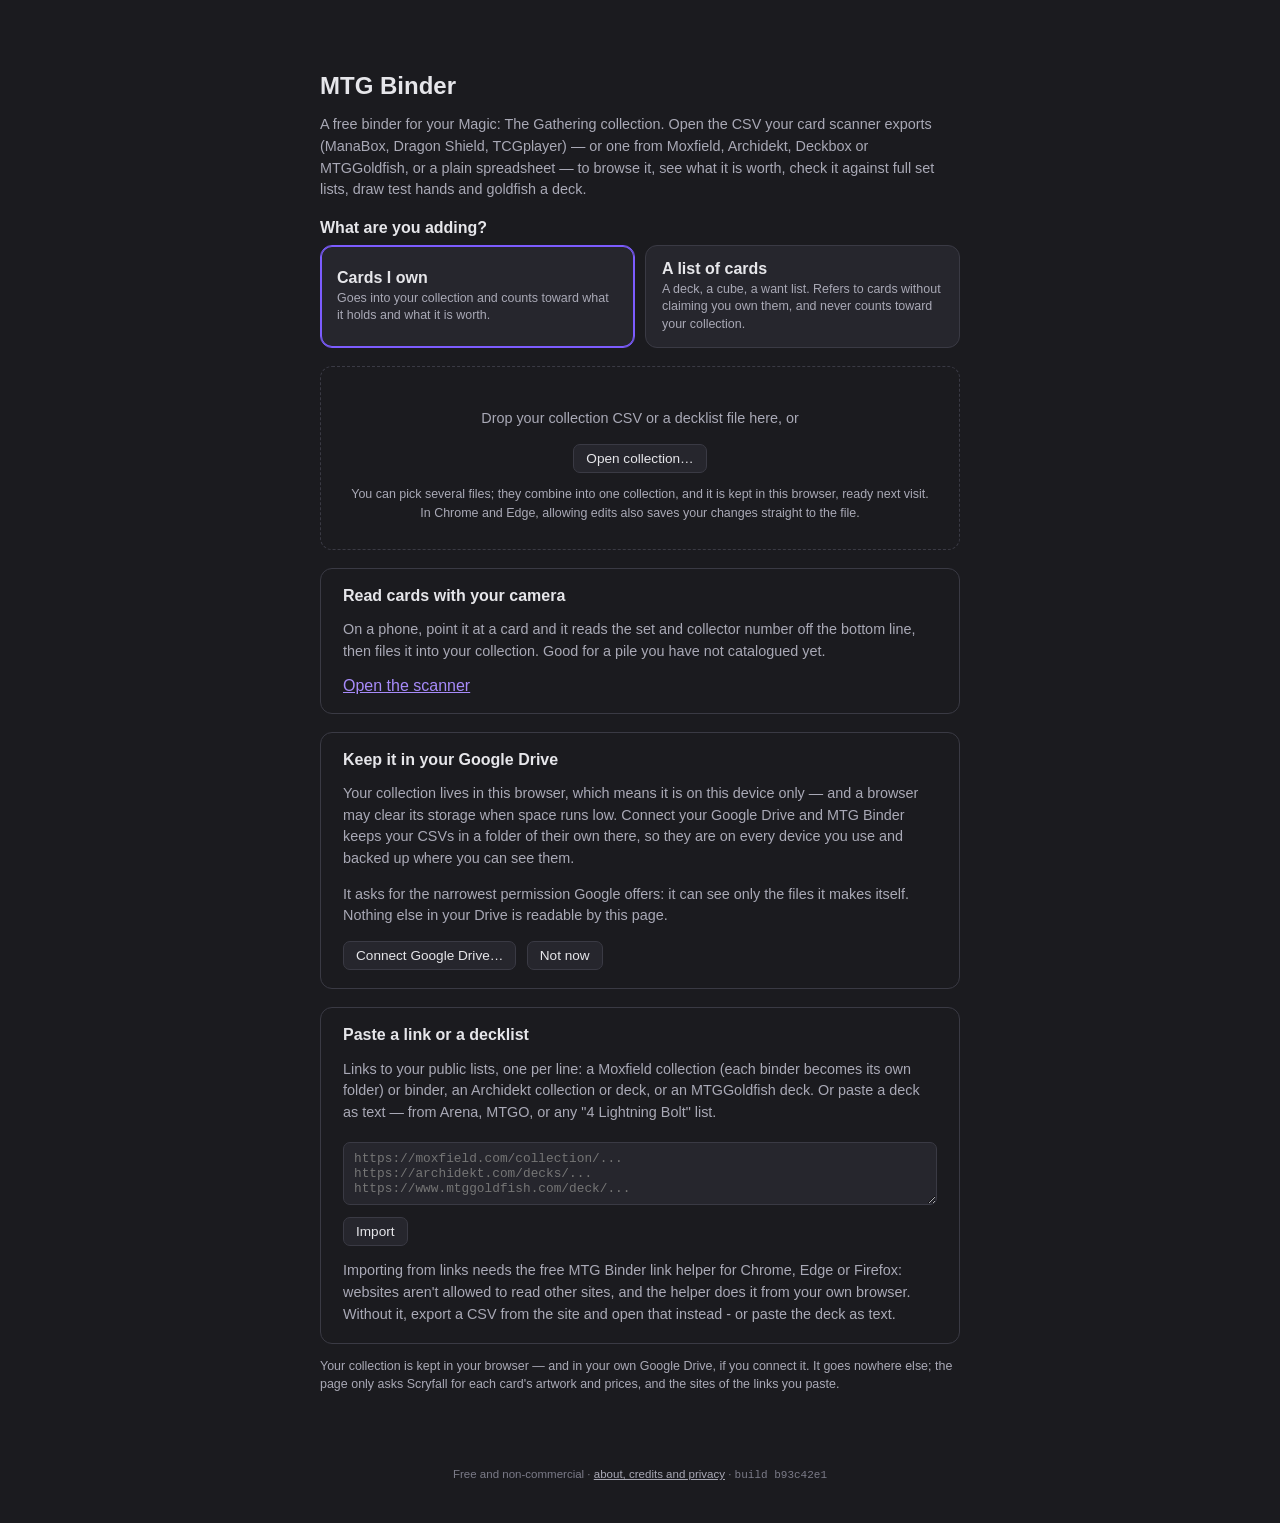
==== commit c219025d: "Publish mtg-binder@016f319" ====
--- a/index.html
+++ b/index.html
@@ -4,7 +4,7 @@
     <meta charset="utf-8" />
     <meta name="viewport" content="width=device-width, initial-scale=1" />
     <title>MTG Binder</title>
-    <link rel="stylesheet" href="styles.css?v=c00be8db" />
+    <link rel="stylesheet" href="styles.css?v=abdc6028" />
     <style>
       /* Only the page shell. Everything about the binder itself - rows, tiles,
          charts, dialogs - comes from styles.css, and so does the palette these
@@ -361,9 +361,9 @@
       <!-- Which build you are actually looking at. A browser serving a cached
            copy looks exactly like one that is up to date, and this is what
            settles which it is - the same stamp the scanning page carries. -->
-      &middot; <span id="build">build 55659d82</span>
+      &middot; <span id="build">build b93c42e1</span>
     </footer>
 
-    <script src="app.js?v=b59b22ce"></script>
+    <script src="app.js?v=96d1b430"></script>
   </body>
 </html>
--- a/styles.css
+++ b/styles.css
@@ -1 +1 @@
-:root{--paper: #1b1b1f;--sunk: #202026;--panel: #26262d;--rule: #3a3a44;--rule-lit: #4c4c58;--hover: rgba(255, 255, 255, .06);--hover-bad: rgba(224, 82, 82, .14);--ink: #e6e6ea;--muted: #a9a9b6;--faint: #7b7b88;--accent: #7c5cff;--accent-ink: #a78bfa;--on-accent: #ffffff;--good: #5fd49a;--warn: #e0a64a;--bad: #e05252;--ui-small: .82rem;--ui-smaller: .75rem;--mono: ui-monospace, SFMono-Regular, Menlo, Consolas, monospace}.mtg-binder{padding:4px 0;position:relative;isolation:isolate;--mtg-c-w: #d2b353;--mtg-c-u: #3d86cc;--mtg-c-b: #6f5a7e;--mtg-c-r: #d4553a;--mtg-c-g: #3d9658;--mtg-c-colorless: #8e99a4;--mtg-c-land: #a9844f}.is-dark.mtg-binder{--mtg-c-w: #eadba0;--mtg-c-u: #5fa6e6;--mtg-c-b: #a58fb5;--mtg-c-r: #ec7556;--mtg-c-g: #5fba78;--mtg-c-colorless: #aab4bd;--mtg-c-land: #c6a473}.mtg-binder-header{position:relative}.mtg-binder-hero-art{display:none;position:absolute;left:50%;top:50%;transform:translate(-50%,-50%);width:min(620px,52%);height:calc(100% + 26px);z-index:-1;background-size:auto 185%;background-position:center 32%;background-repeat:no-repeat;filter:blur(1.5px) saturate(1.15);opacity:.26;mask-image:radial-gradient(ellipse 62% 74% at center,rgba(0,0,0,1) 45%,transparent 100%);-webkit-mask-image:radial-gradient(ellipse 62% 74% at center,rgba(0,0,0,1) 45%,transparent 100%);pointer-events:none}.mtg-binder-hero-art.is-visible{display:block}.is-dark.mtg-binder-hero-art{opacity:.36}.mtg-binder.has-art-colors .mtg-binder-header:before{content:"";position:absolute;inset:-8px -12px;z-index:-1;background-image:radial-gradient(70% 150% at 0% 40%,var(--mtg-art-a),transparent 72%),radial-gradient(70% 150% at 100% 60%,var(--mtg-art-b),transparent 72%),radial-gradient(50% 120% at 50% 0%,var(--mtg-art-c),transparent 80%);opacity:.2;pointer-events:none}.is-dark.mtg-binder.has-art-colors .mtg-binder-header:before{opacity:.28}.mtg-binder.has-set-symbol:after{content:"";position:absolute;top:50%;left:50%;transform:translate(-50%,-50%);width:300px;height:300px;z-index:-1;background-color:var(--ink);mask-image:var(--mtg-set-symbol);mask-size:contain;mask-repeat:no-repeat;mask-position:center;-webkit-mask-image:var(--mtg-set-symbol);-webkit-mask-size:contain;-webkit-mask-repeat:no-repeat;-webkit-mask-position:center;opacity:.07;pointer-events:none}.mtg-binder-tab.view-content{display:flex;flex-direction:column;overflow:hidden;padding-bottom:0}.mtg-binder-tab>.mtg-binder{flex:1 1 auto;min-height:0;display:flex;flex-direction:column;padding-bottom:0}.mtg-binder-tab .mtg-binder-header,.mtg-binder-tab .mtg-binder-analytics,.mtg-binder-tab .mtg-binder-mode-banner{flex:none}.mtg-binder-tab .mtg-binder-body{flex:1 1 auto;min-height:0}.mtg-binder-tab .mtg-binder-scroll{min-height:160px;overflow-y:auto;overscroll-behavior:contain;padding-bottom:16px}.mtg-binder-tab .mtg-binder-listhead{position:sticky;top:0;z-index:2;background:var(--paper)}.mtg-binder-tab .mtg-binder-list .mtg-binder-row{box-sizing:border-box;height:calc(2.6rem + 16px);overflow:hidden}.mtg-binder-tab .mtg-binder-list .mtg-binder-name{white-space:nowrap;overflow:hidden;text-overflow:ellipsis}.mtg-binder-tab .mtg-binder-list .mtg-binder-actions{flex-wrap:nowrap}.mtg-binder-list.mtg-binder-virtual{position:relative}.mtg-binder-list.mtg-binder-virtual>.mtg-binder-vitem{position:absolute;left:0;right:0;margin:0}.mtg-binder .mtg-binder-tile{box-sizing:border-box;aspect-ratio:63 / 88}.mtg-binder .mtg-binder-tile img{height:100%;object-fit:cover}.mtg-binder .mtg-binder-tile-placeholder{height:100%;aspect-ratio:auto}.mtg-binder-vtilerow{display:grid;grid-template-columns:repeat(var(--mtg-binder-cols, 6),minmax(0,1fr));gap:14px}.mtg-binder-vheading{box-sizing:border-box;display:flex;align-items:flex-end;height:2.6rem;padding-bottom:4px;border-bottom:1px solid var(--rule);font-size:.82rem;font-weight:700;color:var(--muted);text-transform:uppercase;letter-spacing:.04em}@media(prefers-reduced-motion:reduce){.mtg-binder-preview.is-foil:after,.mtg-binder-lightbox-card.is-foil:after,.mtg-binder-hand-card.is-foil:after,.mtg-binder-foil-badge{animation:none}}.mtg-binder-preview{position:fixed;width:244px;pointer-events:none;opacity:0;visibility:hidden;transition:opacity 90ms ease;z-index:60;border-radius:4.5%;overflow:hidden;filter:drop-shadow(0 6px 18px rgba(0,0,0,.45))}.modal.mtg-binder-lightbox{background:transparent;border:none;box-shadow:none;padding:0;width:auto;min-width:0;max-width:none;cursor:zoom-out}.modal.mtg-binder-lightbox .modal-close-button{display:none}.mtg-binder-lightbox .modal-content{display:flex;flex-direction:column;align-items:center;gap:10px}.mtg-binder-lightbox-card{position:relative;height:min(82vh,936px,calc(92vw * 88 / 63));aspect-ratio:63 / 88;border-radius:4.5%;overflow:hidden;box-shadow:0 14px 44px #0000008c}.mtg-binder-lightbox-card img{display:block;width:100%;height:100%;object-fit:cover}.mtg-binder-lightbox-caption{font-size:.8rem;color:var(--ink);background:var(--paper);border:1px solid var(--rule);border-radius:999px;padding:3px 12px}.mtg-binder-preview.is-large{width:320px}.mtg-binder-preview.is-visible{opacity:1;visibility:visible}.mtg-binder-preview img{width:100%;border-radius:4.5%;display:block}.mtg-binder-preview.is-foil:after,.mtg-binder-lightbox-card.is-foil:after{content:"";position:absolute;inset:0;background:linear-gradient(120deg,transparent 12%,rgba(255,255,255,.5) 24%,rgba(255,90,190,.4) 34%,rgba(90,190,255,.4) 45%,rgba(255,225,90,.35) 56%,rgba(120,255,170,.35) 66%,transparent 80%);background-size:240% 240%;mix-blend-mode:overlay;animation:mtg-foil-sweep 2.4s ease-in-out infinite}@keyframes mtg-foil-sweep{0%{background-position:0% 0%}50%{background-position:100% 100%}to{background-position:0% 0%}}.mtg-binder-set-strip{position:absolute;left:50%;top:50%;transform:translate(-50%,-50%);display:flex;align-items:center;gap:16px;z-index:-1;opacity:.2;pointer-events:none}.mtg-binder-set-sym{background-color:var(--ink);mask-size:contain;mask-repeat:no-repeat;mask-position:center;-webkit-mask-size:contain;-webkit-mask-repeat:no-repeat;-webkit-mask-position:center}.mtg-binder-title-row{position:relative;display:flex;align-items:center;flex-wrap:wrap;gap:6px 14px;margin-bottom:10px}.mtg-binder-title{margin:0;font-size:1.25rem}.mtg-binder-title-actions{margin-left:auto;display:flex;gap:8px}.mtg-binder-more-btn{position:relative;min-width:34px;font-size:1.1rem;line-height:1}.mtg-binder-more-btn.has-ignored:after{content:"";position:absolute;top:5px;right:6px;width:6px;height:6px;border-radius:50%;background:var(--accent-ink)}.mtg-binder-stats{display:flex;gap:6px;flex-wrap:wrap;align-items:baseline}.mtg-binder-stat{display:flex;align-items:baseline;gap:5px;background:var(--panel);border:1px solid var(--rule);border-radius:999px;padding:2px 10px}.mtg-binder-stat.accent{background:var(--accent)}.mtg-binder-stat.accent .mtg-binder-stat-num,.mtg-binder-stat.accent .mtg-binder-stat-label{color:var(--on-accent)}.mtg-binder-stat-num{font-weight:700;font-size:.92rem;font-variant-numeric:tabular-nums}.mtg-binder-stat-label{font-size:.68rem;text-transform:lowercase;letter-spacing:.02em;color:var(--faint)}.mtg-binder-controls{display:flex;gap:8px;flex-wrap:wrap;margin-bottom:8px}.mtg-binder-search{flex:1 1 220px}.mtg-binder-folder{flex:0 1 180px}.mtg-binder-view-toggle{display:flex;border:1px solid var(--rule);border-radius:7px;overflow:hidden}.mtg-binder-view-btn{background:var(--panel);color:var(--muted);border:none;border-right:1px solid var(--rule);padding:0 11px;font-size:1rem;line-height:1;cursor:pointer}.mtg-binder-view-btn:last-child{border-right:none}.mtg-binder-view-btn:disabled{opacity:.4;cursor:not-allowed}.mtg-binder-size-toggle button{font-weight:700;min-width:30px}.mtg-binder-view-btn[aria-pressed=true]{background:var(--accent);color:var(--on-accent)}.mtg-binder-listhead.is-hidden{visibility:hidden;height:0;padding:0;overflow:hidden}.mtg-binder-gallery{display:grid;grid-template-columns:repeat(auto-fill,minmax(var(--mtg-tile-min, 130px),1fr));gap:14px}.mtg-binder-tile{position:relative;cursor:pointer;border-radius:4.5%;overflow:hidden;background:var(--panel);border:1px solid var(--rule);transition:transform 90ms ease}.mtg-binder-tile:hover{transform:translateY(-2px)}.mtg-binder-tile img{width:100%;display:block;border-radius:4.5%}.mtg-binder-tile-placeholder{aspect-ratio:63 / 88;display:flex;align-items:center;justify-content:center;text-align:center;font-size:.78rem;padding:10px;color:var(--faint)}.mtg-binder-tile-qty{position:absolute;bottom:4px;right:5px;background:#000000b8;color:#fff;font-size:.72rem;font-weight:700;padding:1px 6px;border-radius:999px}.mtg-binder-tile-foil{position:absolute;top:4px;left:5px;font-size:.8rem;filter:drop-shadow(0 0 2px rgba(0,0,0,.7))}.mtg-binder-stack-section{margin-bottom:10px}.mtg-binder-stack-heading{font-size:.82rem;font-weight:700;color:var(--muted);text-transform:uppercase;letter-spacing:.04em;margin:14px 0 6px;padding-bottom:4px;border-bottom:1px solid var(--rule)}.mtg-binder-stack-section:first-child .mtg-binder-stack-heading{margin-top:0}.modal.mtg-binder-merge{width:min(780px,92vw)}.mtg-binder-merge-body{max-height:58vh;overflow-y:auto;display:flex;flex-direction:column;gap:16px;padding-right:4px}.mtg-binder-merge-head{display:flex;align-items:center;gap:8px}.mtg-binder-merge-title{font-weight:700}.mtg-binder-merge-desc{font-size:.78rem;color:var(--faint);margin:2px 0 6px 26px}.mtg-binder-merge-line{display:grid;grid-template-columns:18px 44px minmax(0,1fr) auto;align-items:center;gap:8px;padding:4px 6px;border-radius:5px;cursor:pointer}.mtg-binder-merge-line:hover{background:var(--hover)}.mtg-binder-merge-qty{font-weight:700;font-variant-numeric:tabular-nums;text-align:right}.mtg-binder-merge-qty.is-add{color:var(--good)}.mtg-binder-merge-qty.is-remove{color:var(--bad)}.mtg-binder-merge-name{overflow:hidden;text-overflow:ellipsis;white-space:nowrap}.mtg-binder-merge-meta{font-size:.76rem;color:var(--muted);white-space:nowrap}.mtg-binder-files{display:flex;flex-direction:column;gap:8px}.mtg-binder-file{border:1px solid var(--rule);border-radius:7px;padding:8px 12px;background:var(--panel)}.mtg-binder-file.is-skipped{opacity:.7;border-style:dashed}.mtg-binder-file.is-ignored{background:transparent}.mtg-binder-file.is-warn{border-color:var(--warn, #e0a64a)}.mtg-binder-file.is-warn .mtg-binder-file-path{color:var(--warn, #e0a64a)}.mtg-binder-file.is-ignored .mtg-binder-file-name,.mtg-binder-file.is-ignored .mtg-binder-file-path,.mtg-binder-file.is-ignored .mtg-binder-file-detail{opacity:.6}.mtg-binder-file-tag.is-muted{color:var(--faint)}.mtg-binder-file-only{margin-left:auto;font-size:.76rem;padding:2px 10px}.mtg-binder-file-top{display:flex;align-items:baseline;gap:8px;flex-wrap:wrap}.mtg-binder-file-name{font-weight:600;word-break:break-all}.mtg-binder-file-tag{font-size:.68rem;font-weight:700;text-transform:uppercase;letter-spacing:.04em;color:var(--accent-ink)}.mtg-binder-file-path,.mtg-binder-file-detail{font-size:.78rem;color:var(--muted);word-break:break-all}.mtg-binder-file-detail{margin-top:2px;color:var(--faint);font-variant-numeric:tabular-nums}.mtg-binder-space-fold{margin-top:18px;border-top:1px solid var(--rule);padding-top:12px}.mtg-binder-space-fold>summary{cursor:pointer;color:var(--muted);font-size:var(--ui-small);user-select:none}.mtg-binder-space-fold>summary:hover{color:var(--ink)}.mtg-binder-space-fold[open]>summary{margin-bottom:12px}.mtg-binder-space-head{display:flex;align-items:baseline;gap:10px;flex-wrap:wrap;margin-bottom:12px}.mtg-binder-space-total{font-size:1.8rem;font-weight:600;letter-spacing:-.02em;font-variant-numeric:tabular-nums}.mtg-binder-space-note{font-size:.82rem;color:var(--muted)}.mtg-binder-space-note.is-over{color:var(--warn, #e0a64a)}.mtg-binder-space-bar{display:flex;gap:2px;height:12px;border-radius:99px;overflow:hidden;background:var(--paper)}.mtg-binder-space-seg{flex-basis:0}.mtg-binder-space-seg.is-sets,.mtg-binder-space-dot.is-sets{background:var(--accent)}.mtg-binder-space-seg.is-cards,.mtg-binder-space-dot.is-cards{background:var(--accent-ink)}.mtg-binder-space-seg.is-versions,.mtg-binder-space-dot.is-versions{background:var(--good, #5fd49a)}.mtg-binder-space-seg.is-collections,.mtg-binder-space-dot.is-collections{background:var(--warn, #e0a64a)}.mtg-binder-space-list{margin:16px 0 4px}.mtg-binder-space-row{display:flex;align-items:center;gap:11px;padding:10px 0;border-bottom:1px solid var(--rule)}.mtg-binder-space-dot{flex:0 0 auto;width:9px;height:9px;border-radius:3px}.mtg-binder-space-what{flex:1 1 auto;min-width:0}.mtg-binder-space-label{font-weight:600;font-size:.9rem}.mtg-binder-space-detail{font-size:.78rem;color:var(--muted);margin-top:2px}.mtg-binder-space-size{flex:0 0 auto;min-width:68px;text-align:right;font-variant-numeric:tabular-nums}.mtg-binder-space-keep{flex:0 0 auto;min-width:62px;text-align:right;font-size:.76rem;color:var(--faint)}.mtg-binder-space-row .mtg-binder-file-only{margin-left:0;min-width:62px}.mtg-binder-space-foot{display:flex;align-items:center;gap:8px;flex-wrap:wrap;margin-top:14px;padding-top:14px;border-top:1px solid var(--rule);font-size:.86rem}.mtg-binder-space-limit{width:72px;font-variant-numeric:tabular-nums}.mtg-binder-file-history{margin-top:8px}.mtg-binder-file-history>summary{cursor:pointer;font-size:.76rem;color:var(--muted);list-style-position:outside}.mtg-binder-file-history>summary:hover{color:var(--ink)}.mtg-binder-version{display:flex;align-items:baseline;gap:10px;padding:4px 0 4px 14px;font-size:.78rem;color:var(--muted)}.mtg-binder-version+.mtg-binder-version{border-top:1px solid var(--rule)}.mtg-binder-version-when{flex:0 0 auto;min-width:84px;color:var(--ink);font-variant-numeric:tabular-nums}.mtg-binder-version-why{flex:1 1 auto;min-width:0}.mtg-binder-version-rows{flex:0 0 auto;color:var(--faint);font-variant-numeric:tabular-nums}.mtg-binder-version .mtg-binder-file-only{margin-left:0}.mtg-binder-fold{display:flex;align-items:flex-end;gap:6px;cursor:pointer;user-select:none}.mtg-binder-fold:hover{color:var(--ink)}.mtg-binder-fold:focus-visible{outline:2px solid var(--accent);outline-offset:2px}.mtg-binder-fold-chevron{display:inline-block;width:.9em;color:var(--faint)}.mtg-binder-row{display:grid;grid-template-columns:26px 6px 1fr 74px 150px 42px 62px 70px 110px;gap:10px;align-items:center;padding:7px 9px}.mtg-binder-listhead{font-size:.64rem;text-transform:uppercase;letter-spacing:.05em;color:var(--faint);padding-bottom:4px}.mtg-binder-listhead>div:nth-child(5),.mtg-binder-listhead>div:nth-child(6),.mtg-binder-listhead>div:nth-child(7){text-align:right}.mtg-binder-list .mtg-binder-row{background:var(--panel);border-radius:7px;margin-bottom:4px;border:1px solid var(--rule);position:relative;overflow:hidden}.mtg-binder-list .mtg-binder-row.has-color{background-image:var(--mtg-wash)}.mtg-binder-list .mtg-binder-row.has-art{min-height:var(--mtg-row-art, 52px)}.mtg-binder-tab .mtg-binder-list .mtg-binder-row.has-art{height:calc(var(--mtg-row-art, 52px) + 16px)}.mtg-binder-row.has-art{position:relative;isolation:isolate}.mtg-binder-row-art{position:absolute;inset:0;overflow:hidden;z-index:0;pointer-events:none;--art-strip: 620px}.mtg-binder-row-art img{width:var(--art-strip);height:100%;margin-left:calc(50% - var(--art-strip) / 2);object-fit:cover;object-position:center 33%;opacity:.62;transition:opacity .12s ease}.mtg-binder-row-art:after{content:"";position:absolute;inset:0;background:linear-gradient(to right,var(--paper) 13%,rgba(0,0,0,0) 27%,rgba(0,0,0,0) 49%,var(--paper) 57%)}.mtg-binder-row.has-art:hover .mtg-binder-row-art img{opacity:.82}.mtg-binder-row.has-art>*:not(.mtg-binder-row-art){position:relative;z-index:1}@media(max-width:900px){.mtg-binder-row-art{display:none}.mtg-binder-list .mtg-binder-row.has-art{min-height:0}.mtg-binder-tab .mtg-binder-list .mtg-binder-row.has-art{height:calc(2.6rem + 16px)}}.mtg-binder-art-btn.is-on{border-color:var(--accent)}.mtg-binder-foil-badge{display:inline-block;margin-left:6px;vertical-align:1px;font-size:.6rem;font-weight:700;letter-spacing:.02em;padding:1px 6px;border-radius:999px;color:#1a1a1a;background:linear-gradient(90deg,#ff8fd4,#8fd4ff,#fff08f,#8fffc4,#ff8fd4);background-size:300% 100%;animation:mtg-foil-badge-shift 5s linear infinite}.mtg-binder-commander-badge{display:inline-block;margin-left:6px;vertical-align:1px;font-size:.6rem;font-weight:700;letter-spacing:.04em;text-transform:uppercase;padding:1px 7px;border-radius:4px;color:#2b1d05;background:linear-gradient(180deg,#f0d07a,#cfa23f);border:1px solid #a8791c;box-shadow:inset 0 1px #ffffff73}.mtg-binder-action-commander.is-active,.mtg-binder-action-commander:hover{color:#cfa23f}.mtg-binder-tile.is-commander{border-color:#cfa23f;box-shadow:0 0 0 1px #cfa23f}.mtg-binder-tile-commander{position:absolute;top:4px;right:5px;font-size:.8rem;color:#f0d07a;filter:drop-shadow(0 0 2px rgba(0,0,0,.85))}@keyframes mtg-foil-badge-shift{0%{background-position:0% 0%}to{background-position:300% 0%}}.mtg-binder-stripe{width:5px;height:24px;border-radius:3px;background:var(--faint)}.mtg-r-common .mtg-binder-stripe{background:#8a8f96}.mtg-r-uncommon .mtg-binder-stripe{background:#5c7a8c}.mtg-r-rare .mtg-binder-stripe{background:#a8791c}.mtg-r-mythic .mtg-binder-stripe{background:#c2501f}.mtg-binder-name{min-width:0}.mtg-binder-name a{font-weight:600;text-decoration:none;color:var(--ink);font-size:.9rem}.mtg-binder-name a:hover{color:var(--accent);text-decoration:underline}.mtg-binder-sub{font-size:.72rem;color:var(--faint);white-space:nowrap;overflow:hidden;text-overflow:ellipsis}.mtg-binder-where{color:var(--muted)}.mtg-binder-where.after-type:before{content:" \b7  ";color:var(--faint)}.mtg-binder-unlisted{font-style:italic;color:var(--faint)}.mtg-binder-set{font-size:.76rem;color:var(--muted);white-space:nowrap;overflow:hidden;text-overflow:ellipsis}.mtg-binder-mana{display:flex;flex-wrap:wrap;align-items:center;gap:2px;overflow:hidden}.mtg-pip{width:15px;height:15px;flex-shrink:0;border-radius:50%}.mtg-pip-group{display:inline-flex;align-items:center;gap:2px}.mtg-pip-sep{font-size:.68rem;font-weight:700;color:var(--faint);margin:0 1px;flex-shrink:0}.mtg-binder-qty{text-align:right;font-weight:700}.mtg-binder-price{text-align:right;color:var(--muted);font-size:.78rem}.mtg-binder-value{text-align:right;font-weight:700}.mtg-binder-value.high{color:var(--accent)}.mtg-binder-paid{font-size:.7rem;font-weight:400;color:var(--faint);white-space:nowrap}.mtg-binder-price-note{font-size:.66rem;font-weight:400;color:var(--warn, #e0a64a);white-space:nowrap}.mtg-binder-empty{text-align:center;padding:40px;color:var(--faint)}.mtg-binder-add-btn{background:var(--accent);color:var(--on-accent);border:none;border-radius:7px;padding:0 14px;font-size:.85rem;font-weight:600;cursor:pointer}.mtg-binder-add-btn:disabled{opacity:.45;cursor:not-allowed}.mtg-binder-check-btn{background:var(--panel);color:var(--ink);border:1px solid var(--rule);border-radius:7px;padding:0 14px;font-size:.85rem;font-weight:600;cursor:pointer}.mtg-binder-check-btn:disabled{opacity:.45;cursor:not-allowed}.modal.mtg-binder-testhand{width:min(1560px,96vw);max-width:none;max-height:94vh}.mtg-binder-testhand-modal{max-width:100%;position:relative}.modal.mtg-binder-checklist{width:min(1560px,96vw);max-width:none;height:92vh;max-height:92vh}.mtg-binder-checklist-modal{max-width:100%}.mtg-binder-cl-bar,.mtg-binder-cl-controls{display:flex;flex-wrap:wrap;align-items:center;gap:8px;margin-bottom:10px}.mtg-binder-cl-bar select{min-width:220px;max-width:100%}.mtg-binder-cl-seg{display:inline-flex;border:1px solid var(--rule);border-radius:7px;overflow:hidden}.mtg-binder-cl-seg button{border:none;border-radius:0;box-shadow:none;background:var(--panel);color:var(--muted);font-size:.82rem;padding:0 12px}.mtg-binder-cl-seg button+button{border-left:1px solid var(--rule)}.mtg-binder-cl-seg button.is-active{background:var(--accent);color:var(--on-accent)}.mtg-binder-cl-search{flex:1 1 180px;min-width:0}.mtg-binder-cl-progress{margin:4px 0 14px}.mtg-binder-cl-progress-line{display:flex;flex-wrap:wrap;align-items:baseline;gap:4px;margin-bottom:6px;color:var(--muted)}.mtg-binder-cl-count{font-size:1.3rem;font-weight:700;color:var(--ink)}.mtg-binder-cl-missing-value{margin-left:auto;font-size:.85rem}.mtg-binder-cl-track{height:8px;border-radius:4px;background:var(--rule);overflow:hidden}.mtg-binder-cl-fill{height:100%;background:var(--accent);transition:width .2s ease}.mtg-binder-cl-grid{display:grid;grid-template-columns:repeat(auto-fill,minmax(150px,1fr));gap:14px;padding-bottom:12px}.mtg-binder-cl-art{position:relative;aspect-ratio:63 / 88;border-radius:4.5%/3.2%;overflow:hidden;background:var(--panel);border:1px solid var(--rule);cursor:zoom-in}.mtg-binder-cl-art img{width:100%;height:100%;object-fit:cover;display:block}.mtg-binder-cl-tile.is-missing .mtg-binder-cl-art img{filter:grayscale(1);opacity:.35;transition:opacity .12s ease,filter .12s ease}.mtg-binder-cl-tile.is-missing .mtg-binder-cl-art:hover img{filter:grayscale(.4);opacity:.8}.mtg-binder-cl-tile.is-owned .mtg-binder-cl-art{border-color:var(--accent);box-shadow:0 0 0 1px var(--accent)}.mtg-binder-cl-qty{position:absolute;top:6px;right:6px;padding:1px 7px;border-radius:10px;background:var(--accent);color:var(--on-accent);font-size:.78rem;font-weight:700}.mtg-binder-cl-caption{padding:5px 2px 0;font-size:.78rem;line-height:1.3}.mtg-binder-cl-name{white-space:nowrap;overflow:hidden;text-overflow:ellipsis}.mtg-binder-cl-tile.is-missing .mtg-binder-cl-name{color:var(--muted)}.mtg-binder-cl-meta,.mtg-binder-cl-where{color:var(--faint);font-size:.72rem;white-space:nowrap;overflow:hidden;text-overflow:ellipsis}.mtg-binder-set-meta{font-size:.75rem;color:var(--faint)}.mtg-binder-set-meta.is-owned{color:var(--accent-ink)}.mtg-binder-hand-bar{border-top:none;padding-top:0}.mtg-binder-hand-grid{display:grid;grid-template-columns:repeat(7,minmax(0,1fr));gap:12px;margin:8px 0 16px}@media(max-width:760px){.mtg-binder-hand-grid{grid-template-columns:repeat(4,minmax(0,1fr))}}.mtg-binder-hand-card{position:relative;aspect-ratio:63 / 88;border-radius:4.5%/3.2%;overflow:hidden;background:var(--panel);border:1px solid var(--rule);transition:transform .12s ease,box-shadow .12s ease}.mtg-binder-hand-card img{width:100%;height:100%;object-fit:cover;display:block}.mtg-binder-hand-card.is-zoomable{cursor:zoom-in}.mtg-binder-hand-card.is-selectable{cursor:pointer}.mtg-binder-hand-card.is-selectable:not(.is-chosen):hover{outline:2px solid var(--rule-lit);outline-offset:2px}.mtg-binder-hand-card.is-chosen{outline:2px solid var(--accent);outline-offset:2px;transform:translateY(10px) scale(.95);filter:brightness(.62) saturate(.8)}.mtg-binder-hand-card.is-chosen:after{content:"\2193  bottom";position:absolute;left:50%;top:50%;transform:translate(-50%,-50%);padding:2px 8px;border-radius:999px;background:var(--accent);color:var(--on-accent);font-size:.72rem;font-weight:700;white-space:nowrap}.mtg-binder-testhand-modal{--mtg-sleeve: #1d2a4d}.mtg-binder-zone-row{display:grid;grid-template-columns:1fr auto 1fr;align-items:flex-end;gap:28px;margin-bottom:4px}.mtg-binder-zone-block.is-command{justify-self:end}.mtg-binder-zone-block.is-deck{display:flex;flex-direction:column;align-items:center}.mtg-binder-hand-grid.is-compact{display:flex;gap:12px;margin-bottom:0}.mtg-binder-hand-grid.is-compact .mtg-binder-hand-card{width:150px}.mtg-binder-deck{position:relative;margin-bottom:12px}.mtg-binder-deck-stack{position:relative;width:104px;height:145px}.mtg-binder-deck-count{position:absolute;right:-6px;bottom:-6px;min-width:22px;padding:0 5px;border-radius:11px;background:var(--panel);border:1px solid var(--rule);color:var(--muted);font-size:.68rem;font-weight:700;line-height:17px;text-align:center;font-variant-numeric:tabular-nums}.mtg-binder-card-back,.mtg-binder-hand-back{background-color:var(--mtg-sleeve);box-shadow:inset 0 0 0 1px #ffffff12,inset 0 -10px 18px #00000038,0 3px 10px #00000073}.mtg-binder-card-back{position:absolute;inset:0;border-radius:5%/3.6%;transform:translateY(var(--riffle-lift, 0))}.mtg-binder-testhand-modal[data-finish=matte] .mtg-binder-card-back,.mtg-binder-testhand-modal[data-finish=matte] .mtg-binder-hand-back{background-image:linear-gradient(160deg,#ffffff1f,#fff0 45%),linear-gradient(0deg,#00000042,#0000 55%)}.mtg-binder-testhand-modal[data-finish=gloss] .mtg-binder-card-back,.mtg-binder-testhand-modal[data-finish=gloss] .mtg-binder-hand-back{background-image:linear-gradient(135deg,#ffffff80,#ffffff0d 34%,#fff0 55%),linear-gradient(0deg,#00000052,#0000 60%)}.mtg-binder-testhand-modal[data-finish=metallic] .mtg-binder-card-back,.mtg-binder-testhand-modal[data-finish=metallic] .mtg-binder-hand-back{background-image:linear-gradient(118deg,#ffffff0d,#ffffff6b 22%,#00000038 38%,#ffffff4d,#00000040 78%,#ffffff24)}.mtg-binder-card-back:before,.mtg-binder-hand-back:before{content:"";position:absolute;inset:3.5%;border-radius:4%/3%;box-shadow:inset 0 0 0 1px #ffffff17,inset 0 1px #ffffff1f;pointer-events:none}.mtg-binder-card-back:after,.mtg-binder-hand-back:after{content:"";position:absolute;inset:0;border-radius:inherit;pointer-events:none;background-size:260% 100%;background-repeat:no-repeat;animation:mtg-sheen var(--sheen-time, 5.5s) linear var(--sheen-delay, 0ms) infinite}@keyframes mtg-sheen{0%{background-position:170% 0}to{background-position:-70% 0}}.mtg-binder-testhand-modal[data-finish=matte] .mtg-binder-card-back:after,.mtg-binder-testhand-modal[data-finish=matte] .mtg-binder-hand-back:after{--sheen-time: 7s;background-image:linear-gradient(104deg,transparent 30%,rgba(255,255,255,.1) 46%,rgba(255,255,255,.1) 54%,transparent 70%)}.mtg-binder-testhand-modal[data-finish=gloss] .mtg-binder-card-back:after,.mtg-binder-testhand-modal[data-finish=gloss] .mtg-binder-hand-back:after{--sheen-time: 4.5s;background-image:linear-gradient(104deg,transparent 38%,rgba(255,255,255,.46) 49%,rgba(255,255,255,.12) 53%,transparent 62%)}.mtg-binder-testhand-modal[data-finish=metallic] .mtg-binder-card-back:after,.mtg-binder-testhand-modal[data-finish=metallic] .mtg-binder-hand-back:after{--sheen-time: 3.6s;background-image:linear-gradient(104deg,transparent 22%,rgba(0,0,0,.3) 33%,rgba(255,255,255,.72) 42%,rgba(255,255,255,.18) 48%,rgba(0,0,0,.34) 55%,rgba(255,255,255,.55) 64%,transparent 78%);mix-blend-mode:hard-light}.mtg-binder-testhand-modal[data-finish=prismatic] .mtg-binder-card-back:after,.mtg-binder-testhand-modal[data-finish=prismatic] .mtg-binder-hand-back:after{--sheen-time: 4.2s;background-image:linear-gradient(104deg,transparent 20%,rgba(255,80,190,.45) 33%,rgba(120,200,255,.45) 42%,rgba(120,255,180,.42) 50%,rgba(255,225,90,.45) 58%,rgba(255,110,120,.4) 66%,transparent 80%);mix-blend-mode:color-dodge}.mtg-binder-card-back.is-riffling:after,.mtg-binder-hand-card.is-dealing.is-ready .mtg-binder-hand-back:after{animation-duration:1.4s}.mtg-binder-sleeve-btn{display:inline-flex;align-items:center;gap:7px;margin-top:10px;padding:3px 10px;border-radius:999px;background:var(--panel);border:1px solid var(--rule);color:var(--muted);font-size:.74rem;cursor:pointer}.mtg-binder-sleeve-dot{width:11px;height:11px;border-radius:50%;border:1px solid rgba(0,0,0,.4);background:var(--mtg-sleeve, var(--faint))}.mtg-binder-deck[data-shuffle=riffle] .mtg-binder-card-back.is-riffling{animation:mtg-shuffle-riffle .3s ease-in-out var(--riffle-delay, 0ms) 2 both}@keyframes mtg-shuffle-riffle{0%,to{transform:translateY(var(--riffle-lift, 0)) translate(0) rotate(0)}45%{transform:translateY(calc(var(--riffle-lift, 0px) - 12px)) translate(var(--riffle-x, 30px)) rotate(var(--riffle-r, 8deg))}}.mtg-binder-deck[data-shuffle=overhand] .mtg-binder-card-back.is-riffling{animation:mtg-shuffle-overhand .33s ease-in-out var(--packet-delay, 0ms) 2 both}@keyframes mtg-shuffle-overhand{0%,to{transform:translateY(var(--riffle-lift, 0)) translate(0) rotate(0)}40%{transform:translateY(calc(var(--riffle-lift, 0px) - 26px)) translate(16px) rotate(4deg)}70%{transform:translateY(calc(var(--riffle-lift, 0px) + 6px)) translate(4px) rotate(-1deg)}}.mtg-binder-deck[data-shuffle=strip] .mtg-binder-card-back.is-riffling{animation:mtg-shuffle-strip .35s cubic-bezier(.3,0,.2,1) var(--packet-delay, 0ms) 2 both}@keyframes mtg-shuffle-strip{0%,to{transform:translateY(var(--riffle-lift, 0)) translate(0) rotate(0)}45%{transform:translateY(calc(var(--riffle-lift, 0px) + 30px)) translate(calc(var(--half) * 10px)) rotate(calc(var(--half) * 3deg))}}.mtg-binder-deck[data-shuffle=fan] .mtg-binder-card-back.is-riffling{transform-origin:50% 118%;animation:mtg-shuffle-fan .62s cubic-bezier(.35,0,.25,1) both}@keyframes mtg-shuffle-fan{0%,to{transform:translateY(var(--riffle-lift, 0)) rotate(0)}40%,60%{transform:translateY(var(--riffle-lift, 0)) rotate(var(--fan-r, 0deg))}}.mtg-binder-deck[data-shuffle=cut] .mtg-binder-card-back.is-riffling{animation:mtg-shuffle-cut .56s cubic-bezier(.4,0,.2,1) both}@keyframes mtg-shuffle-cut{0%,to{transform:translateY(var(--riffle-lift, 0)) translate(0) rotate(0)}35%{transform:translateY(calc(var(--riffle-lift, 0px) + var(--half) * 14px)) translate(calc(var(--half) * 52px)) rotate(calc(var(--half) * 5deg))}65%{transform:translateY(calc(var(--riffle-lift, 0px) - var(--half) * 14px)) translate(calc(var(--half) * 52px)) rotate(calc(var(--half) * 5deg))}}.mtg-binder-hand-card.is-dealing{transform-style:preserve-3d;opacity:0}.mtg-binder-hand-card.is-dealing.is-ready{animation:mtg-deal-fly .56s cubic-bezier(.25,.85,.3,1) var(--deal-delay, 0ms) both}.mtg-binder-hand-back{position:absolute;inset:0;border-radius:inherit;backface-visibility:hidden;-webkit-backface-visibility:hidden;transform:rotateY(180deg);pointer-events:none}.mtg-binder-hand-card.is-dealing img{backface-visibility:hidden;-webkit-backface-visibility:hidden}@keyframes mtg-deal-fly{0%{opacity:0;transform:translate3d(var(--from-x, 0),var(--from-y, -160px),0) scale(var(--from-scale, 1)) rotateY(180deg) rotate(calc(var(--deal-tilt, 4deg) * -1))}6%{opacity:1}to{opacity:1;transform:translateZ(0) scale(1) rotateY(0) rotate(0)}}@media(prefers-reduced-motion:reduce){.mtg-binder-hand-card.is-dealing,.mtg-binder-hand-card.is-dealing.is-ready,.mtg-binder-card-back,.mtg-binder-card-back:after,.mtg-binder-hand-back:after{animation:none;opacity:1}.mtg-binder-hand-back{display:none}}.mtg-binder-hand-card.is-zoomable:hover{transform:translateY(-4px);box-shadow:0 8px 20px #00000059}.mtg-binder-hand-card.is-foil:after{content:"";position:absolute;inset:0;background:linear-gradient(120deg,transparent 15%,rgba(255,90,190,.3) 30%,rgba(90,190,255,.3) 45%,rgba(255,225,90,.25) 60%,transparent 80%);background-size:240% 240%;mix-blend-mode:overlay;animation:mtg-foil-sweep 5s ease-in-out infinite;pointer-events:none}.mtg-binder-analytics-btn{background:var(--panel);color:var(--ink);border:1px solid var(--rule);border-radius:7px;padding:0 14px;font-size:.85rem;font-weight:600;cursor:pointer}.mtg-binder-analytics-btn[aria-pressed=true]{background:var(--accent);color:var(--on-accent);border-color:var(--accent)}.mtg-binder-analytics{display:none;flex-direction:column;gap:12px;margin:2px 0 14px;padding:14px 16px;background:var(--panel);border:1px solid var(--rule);border-radius:8px}.mtg-binder-analytics.is-open{display:flex}.mtg-binder-charts{display:grid;grid-template-columns:repeat(auto-fill,minmax(250px,1fr));gap:16px 22px}.mtg-binder-tabs{display:flex;gap:6px}.mtg-binder-tab{background:transparent;color:var(--muted);border:1px solid transparent;border-radius:7px;padding:3px 12px;font-size:.78rem;font-weight:600;cursor:pointer}.mtg-binder-tab:hover{color:var(--ink)}.mtg-binder-tab[aria-pressed=true]{background:var(--paper);color:var(--ink);border-color:var(--rule)}.mtg-binder-chart-block{min-width:0}.mtg-binder-chart-title{font-size:.7rem;text-transform:uppercase;letter-spacing:.05em;color:var(--faint);margin:0 0 10px;font-weight:700}.mtg-binder-piles{--mtg-mini-vstep: 6px;display:flex;align-items:flex-end;gap:6px}.mtg-binder-pile-col{flex:0 0 34px;display:flex;flex-direction:column;align-items:center;gap:4px}.mtg-binder-pile{display:flex;flex-direction:column-reverse;align-items:center;justify-content:flex-start;min-height:6px}.mtg-binder-pile-mini{position:relative;flex:0 0 auto;width:26px;height:36px;border-radius:3px;border:1px solid rgba(0,0,0,.35);box-shadow:0 -1px #00000026;transition:transform .11s ease}.mtg-binder-pile-mini+.mtg-binder-pile-mini{margin-bottom:calc(var(--mtg-mini-vstep) - 36px)}.mtg-binder-pile-mini:hover{transform:translate(3px);z-index:2}.mtg-binder-bars{display:flex;align-items:flex-end;gap:6px;height:132px}.mtg-binder-bar-col{flex:1;display:flex;flex-direction:column;align-items:center;justify-content:flex-end;height:100%}.mtg-binder-bar{width:100%;background:var(--accent);border-radius:3px 3px 0 0;min-height:2px}.mtg-binder-hbar-row.is-plain{min-height:22px}.mtg-binder-hbar-fill{flex:0 0 auto;height:14px;border-radius:3px;background:var(--accent)}.mtg-binder-bar-count{font-size:.66rem;color:var(--muted);margin:0 0 2px;font-variant-numeric:tabular-nums}.mtg-binder-bar-label{font-size:.64rem;color:var(--faint);margin-top:1px}.mtg-color-bar-w{background:var(--mtg-c-w)}.mtg-color-bar-u{background:var(--mtg-c-u)}.mtg-color-bar-b{background:var(--mtg-c-b)}.mtg-color-bar-r{background:var(--mtg-c-r)}.mtg-color-bar-g{background:var(--mtg-c-g)}.mtg-color-bar-multi{background:linear-gradient(135deg,#e8c14a,#c98a3a)}.mtg-color-bar-colorless{background:var(--mtg-c-colorless)}.mtg-binder-hbars{--mtg-mini-step: 8px;display:flex;flex-direction:column;gap:6px}.mtg-binder-hbar-row{display:grid;grid-template-columns:var(--mtg-hbar-label, 112px) minmax(0,1fr) auto;align-items:center;gap:8px;min-height:38px}.mtg-binder-hbar-label{display:flex;align-items:center;gap:6px;min-width:0;font-size:.74rem;color:var(--muted);white-space:nowrap;overflow:hidden;text-overflow:ellipsis}.mtg-binder-hbar-row:has(.is-color){--mtg-hbar-label: 96px}.mtg-binder-color-dot{width:11px;height:15px;border-radius:2px;border:1px solid rgba(0,0,0,.35)}.mtg-binder-type-icon{display:inline-flex;align-items:center;color:var(--muted)}.mtg-binder-type-icon .svg-icon{width:15px;height:15px}.mtg-binder-chart-note{font-size:.7rem;color:var(--faint);margin:-4px 0 8px}.mtg-binder-chart-note.is-footnote{margin:8px 0 0}.mtg-binder-hbar-track{flex:1;display:flex;align-items:center;min-width:0}.mtg-binder-type-mini{position:relative;flex:0 0 auto;width:26px;aspect-ratio:63 / 88;border-radius:3px;border:1px solid rgba(0,0,0,.35);box-shadow:-1px 0 #00000026;transition:transform .11s ease}.mtg-binder-type-mini+.mtg-binder-type-mini{margin-left:calc(var(--mtg-mini-step) - 26px)}.mtg-binder-type-mini-art{position:absolute;left:12%;right:12%;top:14%;height:42%;border-radius:1px;background:#ffffff59;border:1px solid rgba(0,0,0,.2)}.is-dark.mtg-binder-type-mini-art{background:#00000047}.mtg-binder-type-mini:hover{transform:translateY(-3px);z-index:2}.mtg-binder-hbar-value{justify-self:end;font-size:.72rem;color:var(--muted);font-variant-numeric:tabular-nums;white-space:nowrap}.mtg-binder-metrics{display:flex;flex-direction:column;gap:9px}.mtg-binder-metric{display:grid;grid-template-columns:minmax(0,1fr) auto;align-items:baseline;column-gap:10px;row-gap:3px}.mtg-binder-metric-name{font-size:.76rem;color:var(--ink);white-space:nowrap;overflow:hidden;text-overflow:ellipsis}.mtg-binder-metric-value{font-size:.74rem;color:var(--muted);font-variant-numeric:tabular-nums;white-space:nowrap}.mtg-binder-metric-bar{grid-column:1 / -1;height:4px;border-radius:2px;background:var(--rule);overflow:hidden}.mtg-binder-metric-fill{height:100%;border-radius:2px;background:var(--accent)}.mtg-binder-figure{display:flex;align-items:baseline;gap:8px;margin:-2px 0 10px}.mtg-binder-figure-number{font-size:1.35rem;font-weight:700;color:var(--ink);font-variant-numeric:tabular-nums;line-height:1.1}.mtg-binder-figure-note{font-size:.72rem;color:var(--faint)}.mtg-binder-figure-gain{margin-top:8px;font-size:.86rem;font-weight:700;font-variant-numeric:tabular-nums}.mtg-binder-figure-gain.is-up{color:var(--good, #4caf50)}.mtg-binder-figure-gain.is-down{color:var(--bad, #e05252)}.mtg-binder-mode-banner{display:none;align-items:center;justify-content:space-between;gap:10px;background:var(--hover-bad, var(--panel));border:1px solid var(--rule);border-radius:7px;padding:8px 12px;margin:4px 0 10px;font-size:.82rem}.mtg-binder-mode-banner.is-visible{display:flex}.mtg-binder-mode-exit{background:var(--paper);border:1px solid var(--rule);border-radius:6px;padding:3px 10px;font-size:.78rem;cursor:pointer;flex-shrink:0}.mtg-binder-action-fix:hover{color:var(--accent)}.mtg-binder-fix-sub{color:var(--muted);font-size:.85rem;margin-top:-6px}.mtg-binder-fix-grid{display:grid;grid-template-columns:repeat(auto-fill,minmax(120px,1fr));gap:12px;max-height:60vh;overflow-y:auto;padding-top:6px}.mtg-binder-fix-cell{cursor:pointer;border:2px solid transparent;border-radius:6px;padding:4px;text-align:center;transition:border-color 90ms ease}.mtg-binder-fix-cell:hover{border-color:var(--accent)}.mtg-binder-fix-cell img{width:100%;border-radius:4.5%;display:block}.mtg-binder-fix-noimg{font-size:.78rem;padding:20px 4px;color:var(--faint)}.mtg-binder-fix-num{font-size:.75rem;color:var(--muted);margin-top:3px}.mtg-binder-fix-loading,.mtg-binder-fix-error{color:var(--faint);font-size:.85rem;padding:12px 0}.mtg-binder-lock-hint{display:none;font-size:.76rem;color:var(--faint);font-style:italic;margin:-4px 0 10px}.mtg-binder-lock-hint.is-visible{display:block}.mtg-binder-actions{display:flex;gap:3px;justify-content:flex-end;flex-wrap:wrap}.mtg-binder-action-btn{background:transparent;border:1px solid transparent;color:var(--faint);border-radius:5px;width:24px;height:24px;font-size:.8rem;line-height:1;cursor:pointer;display:inline-flex;align-items:center;justify-content:center}.mtg-binder-action-btn:hover{background:var(--hover);border-color:var(--rule);color:var(--ink)}.mtg-binder-action-remove:hover{color:var(--bad)}.mtg-binder-editing-locked .mtg-binder-actions{visibility:hidden}.mtg-binder-editing-locked .mtg-binder-actions .mtg-list-back,.mtg-binder-editing-locked .mtg-binder-actions .mtg-list-pick{visibility:visible}.mtg-tick{display:flex;align-items:center;justify-content:center;align-self:stretch;cursor:pointer}.mtg-tick-box{width:16px;height:16px;margin:0;accent-color:var(--accent);cursor:pointer}.mtg-binder-selection{display:flex;flex-wrap:wrap;align-items:center;gap:10px;margin:0 0 8px;padding:8px 12px;border:1px solid var(--rule);border-radius:8px;background:var(--panel)}.mtg-binder-selection-count{font-weight:600}.mtg-binder-selection-spacer{flex:1 1 auto}.mtg-binder-info{display:flex;align-items:flex-start;gap:12px;margin-top:8px;padding:10px 12px;border:1px solid var(--rule);border-radius:8px;background:var(--panel)}.mtg-binder-info.is-reserved{min-height:66px;box-sizing:border-box}.mtg-binder-info.is-reserved:empty{border-color:transparent;background:transparent}.mtg-binder-info.is-pinned{box-shadow:inset 3px 0 0 var(--accent)}.mtg-binder-info-art{width:46px;border-radius:3px;cursor:zoom-in;flex:0 0 auto}.mtg-binder-info-main{flex:1 1 auto;min-width:0}.mtg-binder-info-title{display:flex;flex-wrap:wrap;align-items:baseline;gap:8px}.mtg-binder-info-name{font-weight:600}.mtg-binder-info-tag{font-size:.78em;text-transform:capitalize;color:var(--muted)}.mtg-binder-info-type{font-size:.85em;color:var(--muted);margin-top:2px}.mtg-binder-info-facts{display:flex;flex-wrap:wrap;gap:4px 18px;margin-top:6px;font-size:.88em}.mtg-binder-info-fact{display:flex;gap:5px;min-width:0}.mtg-binder-info-label{color:var(--muted)}.mtg-binder-info-close{flex:0 0 auto;font-size:.85em;padding:3px 9px}.mtg-binder-new-folder{min-width:10rem;padding:4px 8px;border:1px solid var(--rule);border-radius:6px;background:var(--paper);color:var(--ink);font-size:.9em}@media(max-width:760px){.mtg-binder-search{flex:1 1 100%}.mtg-binder-folder,.mtg-binder-sort{flex:1 1 140px}.mtg-binder-size-toggle,.mtg-binder-art-btn,.mtg-binder-lock-hint{display:none!important}.mtg-binder-view-btn,.mtg-binder-filters-row,.mtg-binder-filters-btn,.mtg-binder-add-btn{min-height:34px}.mtg-binder-title-row{gap:4px 10px}}@media(max-width:600px){.mtg-binder-row{grid-template-columns:24px 4px 1fr 40px 62px 58px}.mtg-binder-title{font-size:1.1rem}.mtg-binder-hero-art,.mtg-binder.has-set-symbol:after,.mtg-binder-set-strip{display:none}.mtg-binder-set,.mtg-binder-mana,.mtg-binder-price{display:none}.mtg-binder-listhead>div:nth-child(4),.mtg-binder-listhead>div:nth-child(5),.mtg-binder-listhead>div:nth-child(7){display:none}}.mtg-goldfish-tab.view-content{display:flex;flex-direction:column;overflow-y:auto;padding:10px 14px 12px}.mtg-goldfish{display:flex;flex-direction:column;flex:1 1 auto;min-height:0;gap:10px}.mtg-goldfish-bar{display:flex;align-items:center;flex-wrap:wrap;gap:10px;flex:none}.mtg-goldfish-heading{display:flex;align-items:center;gap:10px}.mtg-goldfish-hint{flex:none;font-size:.8rem;color:var(--muted)}.mtg-binder-zone-block.is-piles{justify-self:start;display:flex;align-items:flex-end;gap:18px}.mtg-goldfish-zone-row{flex:none;align-items:end}.mtg-binder-deck.is-clickable{cursor:pointer}.mtg-goldfish-command-cards .mtg-goldfish-card{width:150px}.mtg-binder-zone-block.is-deck .mtg-goldfish-pile-label{margin-bottom:18px}.mtg-binder-zone-block.is-piles .mtg-goldfish-pile-face{width:104px}.mtg-goldfish-title{margin:0;font-size:1.15rem}.mtg-goldfish-turn{padding:2px 10px;border-radius:999px;background:var(--panel);border:1px solid var(--rule);font-size:.8rem;font-weight:700;color:var(--muted)}.mtg-goldfish-actions{margin-left:auto;display:flex;flex-wrap:wrap;gap:8px}.mtg-goldfish-board{flex:1 1 auto;min-height:180px;overflow-y:auto;padding:10px;border-radius:10px;background:var(--panel);border:1px solid var(--rule)}.mtg-goldfish-row+.mtg-goldfish-row{margin-top:12px;padding-top:12px;border-top:1px solid var(--rule)}.mtg-goldfish-row-label{font-size:.68rem;text-transform:uppercase;letter-spacing:.05em;color:var(--faint);font-weight:700;margin-bottom:6px}.mtg-goldfish-row-cards,.mtg-goldfish-command-cards{display:flex;flex-wrap:wrap;gap:8px}.mtg-goldfish-card{position:relative;width:120px;aspect-ratio:63 / 88;border-radius:4.5%;overflow:hidden;background:var(--paper);border:1px solid var(--rule);cursor:pointer;transition:transform .11s ease,box-shadow .11s ease}.mtg-goldfish-card img{width:100%;height:100%;object-fit:cover;display:block}.mtg-goldfish-card:hover{transform:translateY(-3px);box-shadow:0 6px 14px #00000059;z-index:2}.mtg-goldfish-card.is-tapped{transform:rotate(90deg) scale(.86)}.mtg-goldfish-card.is-tapped:hover{transform:rotate(90deg) scale(.9)}.mtg-goldfish-card.is-token{border:1px dashed var(--accent-ink)}.mtg-goldfish-card-name{padding:8px 6px 2px;font-size:.72rem;font-weight:600;text-align:center;line-height:1.2}.mtg-goldfish-card-pt{position:absolute;right:5px;bottom:4px;font-size:.78rem;font-weight:700;color:var(--muted)}.mtg-goldfish-counters{position:absolute;left:3px;bottom:3px;display:flex;flex-direction:column;gap:2px}.mtg-goldfish-counter{padding:0 5px;border-radius:8px;background:var(--accent);color:var(--on-accent);font-size:.62rem;font-weight:700}.mtg-goldfish-hand{flex:none;padding:8px 10px;border-radius:10px;background:var(--panel);border:1px solid var(--rule)}.mtg-goldfish-zone-head{font-size:.68rem;text-transform:uppercase;letter-spacing:.05em;color:var(--faint);font-weight:700;margin-bottom:6px}.mtg-goldfish-pile{cursor:pointer;text-align:center}.mtg-goldfish-pile-label{font-size:.66rem;text-transform:uppercase;letter-spacing:.05em;color:var(--faint);font-weight:700;margin-bottom:4px}.mtg-goldfish-pile-face{position:relative;width:76px;aspect-ratio:63 / 88;border-radius:5%/3.6%;overflow:hidden;background:var(--paper);border:1px solid var(--rule)}.mtg-goldfish-pile-face img{width:100%;height:100%;object-fit:cover;display:block}.mtg-goldfish-pile-face.is-empty{border-style:dashed}.mtg-goldfish-pile-count{margin-top:4px;font-size:.75rem;font-weight:700;color:var(--muted);font-variant-numeric:tabular-nums}.mtg-goldfish-pile.is-command{cursor:default;text-align:left}.mtg-web-toasts{position:fixed;right:16px;bottom:16px;display:flex;flex-direction:column;gap:8px;z-index:100}.mtg-web-toast{padding:9px 14px;border-radius:8px;background:var(--panel);border:1px solid var(--rule);color:var(--ink);font-size:.85rem;box-shadow:0 6px 18px #0006}.mtg-web-menu{position:fixed;z-index:110;min-width:180px;padding:5px;border-radius:8px;background:var(--panel);border:1px solid var(--rule);box-shadow:0 8px 24px #00000073;font-size:.85rem}.mtg-web-menu-item{padding:5px 9px;border-radius:5px;cursor:pointer;color:var(--ink)}.mtg-web-menu-item:hover{background:var(--rule)}.mtg-web-menu-item.is-label{color:var(--faint);font-size:.72rem;text-transform:uppercase;letter-spacing:.05em;cursor:default}.mtg-web-menu-item.is-disabled{color:var(--faint);cursor:not-allowed}.mtg-web-menu-sep{height:1px;margin:4px 2px;background:var(--rule)}.mtg-web-modal{border:1px solid var(--rule);border-radius:12px;background:var(--paper);color:var(--ink);padding:0;max-width:min(720px,92vw)}.mtg-web-modal.is-wide{max-width:min(1560px,96vw);width:min(1560px,96vw)}.mtg-web-modal::backdrop{background:#0000008c}.mtg-web-modal-body{padding:18px 20px 20px}.mtg-binder-confirm-row{display:flex;justify-content:flex-end;gap:8px;margin-top:14px}.mtg-binder-hand-bar{display:flex;align-items:center;flex-wrap:wrap;gap:10px;padding:8px 0 12px}.mtg-binder-hand-bar-info{flex:1 1 260px;min-width:0}.mtg-binder-hand-bar-name{font-weight:600}.mtg-binder-hand-bar-desc{font-size:.8rem;color:var(--muted)}.mtg-binder-hand-bar-controls{display:flex;gap:8px;flex-wrap:wrap}.mtg-binder-form-row{display:flex;align-items:flex-start;gap:16px;padding:10px 0;border-top:1px solid var(--rule)}.mtg-binder-form-row:first-child{border-top:none}.mtg-binder-form-label{flex:1 1 auto;min-width:0}.mtg-binder-form-desc{font-size:var(--ui-smaller, .75rem);color:var(--muted);margin-top:2px;line-height:1.35}.mtg-binder-form-control{flex:0 0 auto;display:flex;align-items:center;gap:8px}.mtg-binder-form-control input[type=text],.mtg-binder-form-control input[type=number],.mtg-binder-form-control select{min-width:180px}.mtg-binder-form-control input[type=number]{min-width:90px}.mtg-binder-form-control input[hidden]{display:none}.mtg-binder-form-control .mtg-binder-form-folder-other{min-width:140px}.mtg-binder-page{display:grid;grid-template-columns:repeat(var(--page-columns, 3),minmax(0,1fr));gap:12px;max-width:calc(var(--page-columns, 3) * (var(--mtg-tile-min, 130px) + 12px) + 28px);margin:6px auto 0;padding:14px;border:1px solid var(--rule);border-radius:12px;background:var(--sunk)}.mtg-binder-spread{display:flex;justify-content:center;align-items:stretch;gap:0}.mtg-binder-spread.is-open>.mtg-binder-page{flex:1 1 0;min-width:0}.mtg-binder-spread>.mtg-binder-page{margin-inline:0}.mtg-binder-spread.is-open>.mtg-binder-page:first-child{border-top-right-radius:0;border-bottom-right-radius:0;border-right:none;padding-right:8px}.mtg-binder-spread.is-open>.mtg-binder-page:last-child{border-top-left-radius:0;border-bottom-left-radius:0;padding-left:8px}.mtg-binder-spread{position:relative}.mtg-binder.is-paging .mtg-binder-scroll{display:flex;flex-direction:column;min-height:0;padding-bottom:0}.mtg-binder.is-paging .mtg-binder-list{flex:1 1 auto;min-height:0;display:flex;align-items:center;justify-content:center}.mtg-binder.is-paging .mtg-binder-pager{flex:none}.mtg-binder.is-paging .mtg-binder-spread{height:100%;max-width:100%}.mtg-binder.is-paging .mtg-binder-page{height:100%;width:auto;max-width:none;margin:0;aspect-ratio:calc(var(--page-columns, 3) * 5) / calc(var(--page-rows, 3) * 7);min-width:0;box-sizing:border-box}.mtg-binder.is-paging .mtg-binder-page>*{min-width:0;min-height:0}.mtg-binder.is-paging .mtg-binder-page{grid-template-rows:repeat(var(--page-rows, 3),minmax(0,1fr))}.mtg-binder.is-paging .mtg-binder-tile img{width:100%;height:100%;object-fit:cover}.mtg-binder.is-paging .mtg-binder-pocket{aspect-ratio:auto;min-height:0}.mtg-binder.is-paging .mtg-binder-size-btn{display:none}.mtg-binder-turner{--leaf-turn: .15s;--leaf-ease: cubic-bezier(.37, .01, .23, 1);position:absolute;inset:0;perspective:2400px;perspective-origin:left center;pointer-events:none;z-index:2}.mtg-binder-turner.is-back{perspective-origin:right center}.mtg-binder-cover{position:absolute;inset:0;z-index:1;pointer-events:none}.mtg-binder-cover.is-next{right:50%}.mtg-binder-cover.is-back{left:50%}.mtg-binder-turner.is-open{right:50%}.mtg-binder-turner.is-open.is-next{left:50%;right:0}.mtg-binder-turner-inner{position:absolute;inset:0;transform-style:preserve-3d;transform-origin:left center;will-change:transform}.mtg-binder-turner.is-running .mtg-binder-turner-inner{animation:mtg-leaf-turn var(--leaf-turn) var(--leaf-ease) forwards}.mtg-binder-turner.is-back .mtg-binder-turner-inner{transform-origin:right center}.mtg-binder-turner.is-back.is-running .mtg-binder-turner-inner{animation-name:mtg-leaf-turn-back}.mtg-binder-face{position:absolute;inset:0;margin:0;max-width:none;width:100%;height:100%;box-sizing:border-box;backface-visibility:hidden;-webkit-backface-visibility:hidden;transform:translateZ(0);contain:paint}.mtg-binder-face.is-front{transform:translateZ(.5px)}.mtg-binder-face.is-back{transform:rotateY(180deg) translateZ(.5px)}@keyframes mtg-leaf-turn{0%{transform:rotateY(0)}to{transform:rotateY(-180deg)}}@keyframes mtg-leaf-turn-back{0%{transform:rotateY(0)}to{transform:rotateY(180deg)}}.mtg-binder-turner-inner:after{content:"";position:absolute;inset:0;pointer-events:none;border-radius:12px;background:linear-gradient(to left,#ffffff1f,#0000006b);opacity:0;will-change:opacity}.mtg-binder-turner.is-running .mtg-binder-turner-inner:after{animation:mtg-leaf-shade var(--leaf-turn) var(--leaf-ease) forwards}@keyframes mtg-leaf-shade{0%{opacity:0}50%{opacity:1}to{opacity:0}}@media(prefers-reduced-motion:reduce){.mtg-binder-turner{display:none}}.mtg-binder-pocket{border:1px dashed var(--rule);border-radius:8px;aspect-ratio:5 / 7;min-height:60px}.mtg-binder-pocket.is-slot{display:flex;flex-direction:column;align-items:center;justify-content:center;gap:4px;padding:6px;text-align:center;cursor:pointer;transition:border-color .12s ease,background .12s ease}.mtg-binder-pocket.is-slot:hover,.mtg-binder-pocket.is-slot:focus-visible{border-color:var(--accent);background:var(--rule)}.mtg-binder-pocket.is-slot.is-open{border-style:solid;border-color:var(--accent);background:color-mix(in srgb,var(--accent) 12%,transparent)}.mtg-binder-pocket.is-ghost{border-style:solid;border-color:var(--warn, #e0a64a)}.mtg-binder-ghost-name{font-size:.76rem;font-weight:600;color:var(--warn, #e0a64a);line-height:1.25;overflow-wrap:anywhere}.mtg-binder-ghost-note{font-size:.68rem;color:var(--faint)}.mtg-binder-placed.is-held,.mtg-binder-tray-card.is-held{outline:2px solid var(--accent);outline-offset:2px}.mtg-binder-placed{cursor:pointer}.mtg-binder-tray{border-top:1px solid var(--rule);margin-top:10px;padding-top:10px}.mtg-binder-tray-head{display:flex;align-items:center;gap:10px;flex-wrap:wrap;margin-bottom:8px}.mtg-binder-tray-title{font-size:.82rem;color:var(--muted)}.mtg-binder-tray-cards{display:flex;gap:6px;overflow-x:auto;padding-bottom:6px}.mtg-binder-tray-card{flex:0 0 auto;width:58px;cursor:pointer}.mtg-binder-arrange{display:inline-flex;align-items:center}.mtg-binder.is-paging.is-arranging .mtg-binder-list{display:grid;grid-template-columns:minmax(0,1fr);grid-template-rows:minmax(0,1fr) auto;align-items:stretch}.mtg-binder.is-paging.is-arranging .mtg-binder-spread{justify-self:center;min-width:0;max-width:100%}.mtg-binder.is-paging.is-arranging .mtg-binder-tray{justify-self:stretch;min-width:0}.mtg-binder.is-paging.is-arranging .mtg-binder-spread{min-height:0;height:100%;justify-content:center}.mtg-binder.is-paging .mtg-binder-tray{flex:0 0 auto}.mtg-binder-name-input{width:100%;margin-bottom:12px}.mtg-binder-pager{display:flex;align-items:center;justify-content:center;gap:18px;padding:12px 0 18px}.mtg-binder-pager[hidden]{display:none}.mtg-binder-pager-btn{border:1px solid var(--rule);background:var(--panel);color:var(--ink);border-radius:8px;padding:7px 16px;font-size:var(--ui-small);cursor:pointer}.mtg-binder-pager-btn:disabled{opacity:.4;cursor:default}.mtg-binder-pager-where{text-align:center;min-width:148px}.mtg-binder-pager-label{font-size:var(--ui-small);font-weight:600}.mtg-binder-pager-sub{font-size:var(--ui-smaller, .75rem);color:var(--muted);margin-top:1px}.mtg-binder-page-layout{display:flex;gap:2px}.mtg-binder-body{display:flex;align-items:stretch;gap:14px;min-height:0}.mtg-binder-body>.mtg-binder-scroll{flex:1 1 auto;min-width:0}.mtg-binder-filters{flex:0 0 254px;width:254px;box-sizing:border-box;overflow-y:auto;overscroll-behavior:contain;border:1px solid var(--rule);border-radius:10px;background:var(--sunk);padding-bottom:6px}.mtg-binder-filters[hidden]{display:none}.mtg-binder-filters-head{display:flex;align-items:center;justify-content:space-between;gap:8px;padding:10px 12px;border-bottom:1px solid var(--rule)}.mtg-binder-filters-title{font-size:var(--ui-small);font-weight:600}.mtg-binder-filters-clear{padding:3px 9px;font-size:var(--ui-smaller, .75rem);border-radius:6px;background:transparent;border:1px solid var(--rule);color:var(--muted);cursor:pointer}.mtg-binder-filters-clear:disabled{opacity:.45;cursor:default}.mtg-binder-filters-section{padding:11px 12px;border-bottom:1px solid var(--rule);display:flex;flex-direction:column;gap:7px}.mtg-binder-filters-section:last-of-type{border-bottom:none}.mtg-binder-filters-label{font-size:var(--ui-smaller, .75rem);letter-spacing:.04em;text-transform:uppercase;color:var(--muted)}.mtg-binder-filters-pips{display:flex;flex-wrap:wrap;gap:4px}.mtg-binder-filters-pip{width:31px;height:31px;border-radius:16px;border:2px solid transparent;color:#141413;font-size:.85rem;font-weight:750;cursor:pointer;opacity:.42;padding:0}.mtg-binder-filters-pip.is-on{opacity:1;border-color:var(--accent)}.mtg-binder-filters-modes{display:flex;flex-direction:column;gap:4px}.mtg-binder-filters-mode{display:flex;flex-direction:column;gap:1px;text-align:left;padding:6px 9px;border-radius:7px;border:1px solid var(--rule);background:transparent;color:var(--ink);cursor:pointer}.mtg-binder-filters-mode.is-on{border-color:var(--accent);background:var(--panel)}.mtg-binder-filters-mode-name{font-size:var(--ui-small);font-weight:600}.mtg-binder-filters-mode-hint,.mtg-binder-filters-note{font-size:var(--ui-smaller, .75rem);line-height:1.4;color:var(--muted)}.mtg-binder-filters-grid{display:grid;grid-template-columns:repeat(4,minmax(0,1fr));gap:5px}.mtg-binder-filters-tile{display:flex;flex-direction:column;align-items:center;gap:1px;padding:6px 2px 5px;border-radius:7px;border:1px solid var(--rule);background:transparent;color:var(--muted);cursor:pointer;min-width:0}.mtg-binder-filters-tile.is-on,.mtg-binder-filters-row.is-on{border-color:var(--accent);background:var(--panel)}.mtg-binder-filters-tile-label{font-size:.9rem;font-weight:650;color:var(--ink)}.mtg-binder-filters-tile-count,.mtg-binder-filters-row-count{font-size:var(--ui-smaller, .75rem);color:var(--muted)}.mtg-binder-filters-row{display:flex;align-items:center;gap:8px;width:100%;padding:5px 7px;border-radius:7px;border:1px solid transparent;background:transparent;color:var(--ink);font-size:var(--ui-small);cursor:pointer;text-align:left}.mtg-binder-filters-row-name{flex:1 1 auto;min-width:0}.mtg-binder-filters-box{flex:none;width:13px;height:13px;border-radius:4px;border:1.5px solid var(--rule-lit)}.mtg-binder-filters-row.is-on .mtg-binder-filters-box{background:var(--accent);border-color:var(--accent)}.mtg-binder-filters-row.mtg-r-common.is-on .mtg-binder-filters-box{background:#8a8f96;border-color:#8a8f96}.mtg-binder-filters-row.mtg-r-uncommon.is-on .mtg-binder-filters-box{background:#7fa3b8;border-color:#7fa3b8}.mtg-binder-filters-row.mtg-r-rare.is-on .mtg-binder-filters-box{background:#d2a13c;border-color:#d2a13c}.mtg-binder-filters-row.mtg-r-mythic.is-on .mtg-binder-filters-box{background:#e0673a;border-color:#e0673a}.mtg-binder-filters-check{display:flex;align-items:center;gap:7px;font-size:var(--ui-small);color:var(--ink);cursor:pointer}.mtg-binder-filters-check.is-stacked{align-items:flex-start}.mtg-binder-filters-check input{flex:none;margin:0;accent-color:var(--accent);cursor:pointer}.mtg-binder-filters-check-text{display:flex;flex-direction:column;gap:1px}.mtg-binder-filters-check-hint{font-size:var(--ui-smaller, .75rem);color:var(--muted)}.mtg-binder-filters-foot{padding:10px 12px;border-top:1px solid var(--rule);display:flex;flex-direction:column;gap:5px}.mtg-binder-filters-query{font-family:ui-monospace,SFMono-Regular,Consolas,monospace;font-size:var(--ui-smaller, .75rem);line-height:1.45;color:var(--accent-ink);word-break:break-word}.mtg-binder-filters-btn.is-on{border-color:var(--accent);color:var(--ink)}@media(max-width:900px){.mtg-binder-body{flex-wrap:wrap}.mtg-binder-filters{flex:1 1 100%;width:auto;max-height:46vh}}.mtg-binder-combine-shape{margin:8px 0 0;font-size:var(--ui-smaller, .75rem);line-height:1.45;color:var(--muted)}.mtg-binder-combine-renamed{color:var(--faint);margin-top:2px}.mtg-binder-form-row.is-wide .mtg-binder-form-control{flex:1 1 auto;min-width:0}.mtg-binder-form-row.is-wide .mtg-binder-form-control input[type=text]{width:100%}.mtg-binder-set-list{margin-top:10px;max-height:60vh;overflow-y:auto}.mtg-binder-set-item{padding:7px 9px;border-radius:7px;cursor:pointer}.mtg-binder-set-item:hover{background:var(--hover, rgba(255, 255, 255, .06))}.mtg-binder-set-name{display:flex;align-items:center;gap:8px}.mtg-binder-set-icon{width:16px;height:16px;filter:invert(var(--mtg-set-icon-invert, 0));opacity:.85}.is-dark.mtg-binder-set-icon{--mtg-set-icon-invert: 1}.mtg-binder-testhand .mtg-goldfish-tab{height:100%;overflow-y:auto}.mtg-binder-preview-placeholder{display:none;aspect-ratio:63 / 88;box-sizing:border-box;border-radius:4.5%;border:1px solid var(--rule);background:linear-gradient(160deg,#ffffff0f,#0000002e),var(--panel);padding:14% 10%;flex-direction:column;align-items:center;justify-content:center;gap:8px;text-align:center}.mtg-binder-preview-placeholder-name{font-size:1rem;font-weight:700;color:var(--ink);line-height:1.25}.mtg-binder-preview-placeholder-type{font-size:.78rem;color:var(--muted)}.mtg-binder-preview.is-loading img{display:none}.mtg-binder-preview.is-loading .mtg-binder-preview-placeholder{display:flex}.mtg-binder-progress{display:none;margin:6px 0 2px}.mtg-binder-progress.is-active{display:block}.mtg-binder-progress-label{font-size:.75rem;color:var(--muted);margin-bottom:4px}.mtg-binder-progress-track{height:4px;border-radius:999px;background:var(--rule);overflow:hidden}.mtg-binder-progress-fill{height:100%;width:0;border-radius:999px;background:var(--accent);transition:width .25s ease}.mtg-goldfish-panel{position:fixed;z-index:50;min-width:220px;max-width:280px;padding:8px;border-radius:8px;background:var(--panel);border:1px solid var(--rule);box-shadow:0 10px 30px #00000073;font-size:.82rem}.mtg-goldfish-panel-title{font-weight:700;padding:2px 4px 6px;white-space:nowrap;overflow:hidden;text-overflow:ellipsis}.mtg-goldfish-panel-counters{display:flex;flex-direction:column;gap:3px;padding-bottom:6px;border-bottom:1px solid var(--rule)}.mtg-goldfish-panel-counter{display:grid;grid-template-columns:1fr 28px 28px 28px;align-items:center;gap:4px;padding:0 4px;color:var(--muted)}.mtg-goldfish-panel-counter.has-count{color:var(--ink)}.mtg-goldfish-panel-counter button{height:24px;padding:0;font-size:.95rem;line-height:1}.mtg-goldfish-panel-count{text-align:center;font-weight:700;font-variant-numeric:tabular-nums}.mtg-goldfish-panel-actions{display:flex;flex-direction:column;padding-top:6px}.mtg-goldfish-panel-action{text-align:left;background:transparent;border:none;box-shadow:none;padding:4px 6px;border-radius:5px;font-size:.82rem;color:var(--ink);cursor:pointer}.mtg-goldfish-panel-action:hover{background:var(--hover, rgba(255, 255, 255, .07))}.mtg-goldfish-panel-sep{height:1px;margin:4px 0;background:var(--rule)}.mtg-binder-search-note{display:none;margin:6px 0 0;font-size:.78rem;color:var(--warn, var(--muted))}.mtg-binder-search-note.is-visible{display:block}.mtg-binder-help-intro{margin:0 0 12px;font-size:.84rem;color:var(--muted)}.mtg-binder-help-heading{margin:18px 0 8px;font-size:.78rem;text-transform:uppercase;letter-spacing:.05em;color:var(--faint)}.mtg-binder-help-list{display:grid;grid-template-columns:max-content 1fr;gap:6px 14px;align-items:baseline}.mtg-binder-help-row{display:contents}.mtg-binder-help-query{font-family:var(--mono, monospace);font-size:.8rem;color:var(--ink);background:var(--paper);border:1px solid var(--rule);border-radius:4px;padding:1px 6px;white-space:nowrap}.mtg-binder-help-meaning{font-size:.8rem;color:var(--muted)}.mtg-binder-help-query{justify-self:start}.modal.mtg-binder-help-modal{max-height:86vh;overflow-y:auto}.mtg-binder-bars.is-odds{height:84px;margin-top:2px}.mtg-binder-bars.is-odds .mtg-binder-bar{background:var(--rule)}.mtg-binder-bars.is-odds .mtg-binder-bar.is-keep{background:var(--accent)}.mtg-rarity-fill-common{background:#8a8f96}.mtg-rarity-fill-uncommon{background:#5c7a8c}.mtg-rarity-fill-rare{background:#a8791c}.mtg-rarity-fill-mythic{background:#c2501f}.mtg-rarity-fill-other{background:var(--rule)}.mtg-binder-cl-tile.has-other-printing .mtg-binder-cl-art{border-color:var(--warn, #c8a64b)}.mtg-binder-cl-tile.has-other-printing .mtg-binder-cl-art img{filter:grayscale(.55);opacity:.6}.mtg-binder-cl-other{color:var(--warn, #c8a64b);font-size:.7rem}.mtg-list-flag{display:inline-block;border:1px solid currentColor;border-radius:999px;padding:0 6px;font-size:var(--ui-smaller);line-height:1.5;white-space:nowrap;color:var(--muted)}.mtg-binder-row.is-list-missing .mtg-list-flag,.mtg-binder-tile.is-list-missing .mtg-list-flag{color:var(--bad)}.mtg-binder-row.is-list-partial .mtg-list-flag,.mtg-binder-tile.is-list-partial .mtg-list-flag{color:var(--warn)}.mtg-binder-row.is-list-borrowed .mtg-list-flag,.mtg-binder-tile.is-list-borrowed .mtg-list-flag{color:var(--accent-ink)}.mtg-binder-row.is-list-in-place .mtg-list-flag,.mtg-binder-row.is-list-owned .mtg-list-flag,.mtg-binder-tile.is-list-in-place .mtg-list-flag,.mtg-binder-tile.is-list-owned .mtg-list-flag{color:var(--good)}.mtg-binder-row.is-list-missing .mtg-binder-stripe{background:var(--bad)}.mtg-binder-row.is-list-partial .mtg-binder-stripe{background:var(--warn)}.mtg-binder-row.is-list-borrowed .mtg-binder-stripe{background:var(--accent)}.mtg-binder-row.is-list-in-place .mtg-binder-stripe,.mtg-binder-row.is-list-owned .mtg-binder-stripe{background:var(--good)}.mtg-binder-row.is-list-missing{opacity:.72}.mtg-binder-tile.is-list-missing img{filter:grayscale(.7);opacity:.55}.mtg-binder-tile .mtg-list-flag{position:absolute;left:4px;bottom:4px;background:#000000b8;border-color:transparent;font-size:.65rem}.mtg-binder-tile.is-list-missing .mtg-list-flag,.mtg-binder-tile.is-list-partial .mtg-list-flag,.mtg-binder-tile.is-list-borrowed .mtg-list-flag{border-color:currentColor}.mtg-list-back{color:var(--accent-ink)}.mtg-list-pick{color:var(--muted);font-size:var(--ui-smaller);letter-spacing:.02em}.mtg-list-pick:hover{color:var(--accent-ink)}.mtg-binder-pick-copy{display:grid;grid-template-columns:repeat(auto-fill,minmax(150px,1fr));gap:10px;margin:10px 0}.mtg-binder-pick-any{display:flex;flex-direction:column;gap:2px;width:100%;padding:8px 10px;border:1px solid var(--rule);border-radius:6px;background:var(--sunk);color:var(--ink);text-align:left;cursor:pointer}.mtg-binder-pick-cell{display:flex;flex-direction:column;gap:4px;padding:6px;border:1px solid var(--rule);border-radius:8px;background:var(--sunk);color:var(--ink);text-align:left;cursor:pointer}.mtg-binder-pick-cell img{display:block;width:100%;border-radius:5px}.mtg-binder-pick-noimg{display:flex;align-items:center;justify-content:center;aspect-ratio:488 / 680;border:1px dashed var(--rule);border-radius:5px;color:var(--faint);font-size:var(--ui-small)}.mtg-binder-pick-any:hover,.mtg-binder-pick-cell:hover{border-color:var(--rule-lit);background:var(--hover)}.mtg-binder-pick-any.is-chosen,.mtg-binder-pick-cell.is-chosen{border-color:var(--accent);background:var(--hover)}.mtg-binder-pick-what{font-weight:600}.mtg-binder-pick-where{color:var(--muted);font-size:var(--ui-small)}.is-list-mode .mtg-tick,.is-list-mode .mtg-binder-listhead>*:first-child{visibility:hidden}
+:root{--paper: #1b1b1f;--sunk: #202026;--panel: #26262d;--rule: #3a3a44;--rule-lit: #4c4c58;--hover: rgba(255, 255, 255, .06);--hover-bad: rgba(224, 82, 82, .14);--ink: #e6e6ea;--muted: #a9a9b6;--faint: #7b7b88;--accent: #7c5cff;--accent-ink: #a78bfa;--on-accent: #ffffff;--good: #5fd49a;--warn: #e0a64a;--bad: #e05252;--ui-small: .82rem;--ui-smaller: .75rem;--mono: ui-monospace, SFMono-Regular, Menlo, Consolas, monospace}.mtg-binder{padding:4px 0;position:relative;isolation:isolate;--mtg-c-w: #d2b353;--mtg-c-u: #3d86cc;--mtg-c-b: #6f5a7e;--mtg-c-r: #d4553a;--mtg-c-g: #3d9658;--mtg-c-colorless: #8e99a4;--mtg-c-land: #a9844f}.is-dark.mtg-binder{--mtg-c-w: #eadba0;--mtg-c-u: #5fa6e6;--mtg-c-b: #a58fb5;--mtg-c-r: #ec7556;--mtg-c-g: #5fba78;--mtg-c-colorless: #aab4bd;--mtg-c-land: #c6a473}.mtg-binder-header{position:relative}.mtg-binder-hero-art{display:none;position:absolute;left:50%;top:50%;transform:translate(-50%,-50%);width:min(620px,52%);height:calc(100% + 26px);z-index:-1;background-size:auto 185%;background-position:center 32%;background-repeat:no-repeat;filter:blur(1.5px) saturate(1.15);opacity:.26;mask-image:radial-gradient(ellipse 62% 74% at center,rgba(0,0,0,1) 45%,transparent 100%);-webkit-mask-image:radial-gradient(ellipse 62% 74% at center,rgba(0,0,0,1) 45%,transparent 100%);pointer-events:none}.mtg-binder-hero-art.is-visible{display:block}.is-dark.mtg-binder-hero-art{opacity:.36}.mtg-binder.has-art-colors .mtg-binder-header:before{content:"";position:absolute;inset:-8px -12px;z-index:-1;background-image:radial-gradient(70% 150% at 0% 40%,var(--mtg-art-a),transparent 72%),radial-gradient(70% 150% at 100% 60%,var(--mtg-art-b),transparent 72%),radial-gradient(50% 120% at 50% 0%,var(--mtg-art-c),transparent 80%);opacity:.2;pointer-events:none}.is-dark.mtg-binder.has-art-colors .mtg-binder-header:before{opacity:.28}.mtg-binder.has-set-symbol:after{content:"";position:absolute;top:50%;left:50%;transform:translate(-50%,-50%);width:300px;height:300px;z-index:-1;background-color:var(--ink);mask-image:var(--mtg-set-symbol);mask-size:contain;mask-repeat:no-repeat;mask-position:center;-webkit-mask-image:var(--mtg-set-symbol);-webkit-mask-size:contain;-webkit-mask-repeat:no-repeat;-webkit-mask-position:center;opacity:.07;pointer-events:none}.mtg-binder-tab.view-content{display:flex;flex-direction:column;overflow:hidden;padding-bottom:0}.mtg-binder-tab>.mtg-binder{flex:1 1 auto;min-height:0;display:flex;flex-direction:column;padding-bottom:0}.mtg-binder-tab .mtg-binder-header,.mtg-binder-tab .mtg-binder-analytics,.mtg-binder-tab .mtg-binder-mode-banner{flex:none}.mtg-binder-tab .mtg-binder-body{flex:1 1 auto;min-height:0}.mtg-binder-tab .mtg-binder-scroll{min-height:160px;overflow-y:auto;overscroll-behavior:contain;padding-bottom:16px}.mtg-binder-tab .mtg-binder-listhead{position:sticky;top:0;z-index:2;background:var(--paper)}.mtg-binder-tab .mtg-binder-list .mtg-binder-row{box-sizing:border-box;height:calc(2.6rem + 16px);overflow:hidden}.mtg-binder-tab .mtg-binder-list .mtg-binder-name{white-space:nowrap;overflow:hidden;text-overflow:ellipsis}.mtg-binder-tab .mtg-binder-list .mtg-binder-actions{flex-wrap:nowrap}.mtg-binder-list.mtg-binder-virtual{position:relative}.mtg-binder-list.mtg-binder-virtual>.mtg-binder-vitem{position:absolute;left:0;right:0;margin:0}.mtg-binder .mtg-binder-tile{box-sizing:border-box;aspect-ratio:63 / 88}.mtg-binder .mtg-binder-tile img{height:100%;object-fit:cover}.mtg-binder .mtg-binder-tile-placeholder{height:100%;aspect-ratio:auto}.mtg-binder-vtilerow{display:grid;grid-template-columns:repeat(var(--mtg-binder-cols, 6),minmax(0,1fr));gap:14px}.mtg-binder-vheading{box-sizing:border-box;display:flex;align-items:flex-end;height:2.6rem;padding-bottom:4px;border-bottom:1px solid var(--rule);font-size:.82rem;font-weight:700;color:var(--muted);text-transform:uppercase;letter-spacing:.04em}@media(prefers-reduced-motion:reduce){.mtg-binder-preview.is-foil:after,.mtg-binder-lightbox-card.is-foil:after,.mtg-binder-hand-card.is-foil:after,.mtg-binder-foil-badge{animation:none}}.mtg-binder-preview{position:fixed;width:244px;pointer-events:none;opacity:0;visibility:hidden;transition:opacity 90ms ease;z-index:60;border-radius:4.5%;overflow:hidden;filter:drop-shadow(0 6px 18px rgba(0,0,0,.45))}.modal.mtg-binder-lightbox{background:transparent;border:none;box-shadow:none;padding:0;width:auto;min-width:0;max-width:none;cursor:zoom-out}.modal.mtg-binder-lightbox .modal-close-button{display:none}.mtg-binder-lightbox .modal-content{display:flex;flex-direction:column;align-items:center;gap:10px}.mtg-binder-lightbox-card{position:relative;height:min(82vh,936px,calc(92vw * 88 / 63));aspect-ratio:63 / 88;border-radius:4.5%;overflow:hidden;box-shadow:0 14px 44px #0000008c}.mtg-binder-lightbox-card img{display:block;width:100%;height:100%;object-fit:cover}.mtg-binder-lightbox-caption{font-size:.8rem;color:var(--ink);background:var(--paper);border:1px solid var(--rule);border-radius:999px;padding:3px 12px}.mtg-binder-preview.is-large{width:320px}.mtg-binder-preview.is-visible{opacity:1;visibility:visible}.mtg-binder-preview img{width:100%;border-radius:4.5%;display:block}.mtg-binder-preview.is-foil:after,.mtg-binder-lightbox-card.is-foil:after{content:"";position:absolute;inset:0;background:linear-gradient(120deg,transparent 12%,rgba(255,255,255,.5) 24%,rgba(255,90,190,.4) 34%,rgba(90,190,255,.4) 45%,rgba(255,225,90,.35) 56%,rgba(120,255,170,.35) 66%,transparent 80%);background-size:240% 240%;mix-blend-mode:overlay;animation:mtg-foil-sweep 2.4s ease-in-out infinite}@keyframes mtg-foil-sweep{0%{background-position:0% 0%}50%{background-position:100% 100%}to{background-position:0% 0%}}.mtg-binder-set-strip{position:absolute;left:50%;top:50%;transform:translate(-50%,-50%);display:flex;align-items:center;gap:16px;z-index:-1;opacity:.2;pointer-events:none}.mtg-binder-set-sym{background-color:var(--ink);mask-size:contain;mask-repeat:no-repeat;mask-position:center;-webkit-mask-size:contain;-webkit-mask-repeat:no-repeat;-webkit-mask-position:center}.mtg-binder-title-row{position:relative;display:flex;align-items:center;flex-wrap:wrap;gap:6px 14px;margin-bottom:10px}.mtg-binder-title{margin:0;font-size:1.25rem}.mtg-binder-title-actions{margin-left:auto;display:flex;gap:8px}.mtg-binder-more-btn{position:relative;min-width:34px;font-size:1.1rem;line-height:1}.mtg-binder-more-btn.has-ignored:after{content:"";position:absolute;top:5px;right:6px;width:6px;height:6px;border-radius:50%;background:var(--accent-ink)}.mtg-binder-stats{display:flex;gap:6px;flex-wrap:wrap;align-items:baseline}.mtg-binder-stat{display:flex;align-items:baseline;gap:5px;background:var(--panel);border:1px solid var(--rule);border-radius:999px;padding:2px 10px}.mtg-binder-stat.accent{background:var(--accent)}.mtg-binder-stat.accent .mtg-binder-stat-num,.mtg-binder-stat.accent .mtg-binder-stat-label{color:var(--on-accent)}.mtg-binder-stat-num{font-weight:700;font-size:.92rem;font-variant-numeric:tabular-nums}.mtg-binder-stat-label{font-size:.68rem;text-transform:lowercase;letter-spacing:.02em;color:var(--faint)}.mtg-binder-controls{display:flex;gap:8px;flex-wrap:wrap;margin-bottom:8px}.mtg-binder-search{flex:1 1 220px}.mtg-binder-folder{flex:0 1 180px}.mtg-binder-view-toggle{display:flex;border:1px solid var(--rule);border-radius:7px;overflow:hidden}.mtg-binder-view-btn{background:var(--panel);color:var(--muted);border:none;border-right:1px solid var(--rule);padding:0 11px;font-size:1rem;line-height:1;cursor:pointer}.mtg-binder-view-btn:last-child{border-right:none}.mtg-binder-view-btn:disabled{opacity:.4;cursor:not-allowed}.mtg-binder-size-toggle button{font-weight:700;min-width:30px}.mtg-binder-view-btn[aria-pressed=true]{background:var(--accent);color:var(--on-accent)}.mtg-binder-listhead.is-hidden{visibility:hidden;height:0;padding:0;overflow:hidden}.mtg-binder-gallery{display:grid;grid-template-columns:repeat(auto-fill,minmax(var(--mtg-tile-min, 130px),1fr));gap:14px}.mtg-binder-tile{position:relative;cursor:pointer;border-radius:4.5%;overflow:hidden;background:var(--panel);border:1px solid var(--rule);transition:transform 90ms ease}.mtg-binder-tile:hover{transform:translateY(-2px)}.mtg-binder-tile img{width:100%;display:block;border-radius:4.5%}.mtg-binder-tile-placeholder{aspect-ratio:63 / 88;display:flex;align-items:center;justify-content:center;text-align:center;font-size:.78rem;padding:10px;color:var(--faint)}.mtg-binder-tile-qty{position:absolute;bottom:4px;right:5px;background:#000000b8;color:#fff;font-size:.72rem;font-weight:700;padding:1px 6px;border-radius:999px}.mtg-binder-tile-foil{position:absolute;top:4px;left:5px;font-size:.8rem;filter:drop-shadow(0 0 2px rgba(0,0,0,.7))}.mtg-binder-stack-section{margin-bottom:10px}.mtg-binder-stack-heading{font-size:.82rem;font-weight:700;color:var(--muted);text-transform:uppercase;letter-spacing:.04em;margin:14px 0 6px;padding-bottom:4px;border-bottom:1px solid var(--rule)}.mtg-binder-stack-section:first-child .mtg-binder-stack-heading{margin-top:0}.modal.mtg-binder-merge{width:min(780px,92vw)}.mtg-binder-merge-body{max-height:58vh;overflow-y:auto;display:flex;flex-direction:column;gap:16px;padding-right:4px}.mtg-binder-merge-head{display:flex;align-items:center;gap:8px}.mtg-binder-merge-title{font-weight:700}.mtg-binder-merge-desc{font-size:.78rem;color:var(--faint);margin:2px 0 6px 26px}.mtg-binder-merge-line{display:grid;grid-template-columns:18px 44px minmax(0,1fr) auto;align-items:center;gap:8px;padding:4px 6px;border-radius:5px;cursor:pointer}.mtg-binder-merge-line:hover{background:var(--hover)}.mtg-binder-merge-qty{font-weight:700;font-variant-numeric:tabular-nums;text-align:right}.mtg-binder-merge-qty.is-add{color:var(--good)}.mtg-binder-merge-qty.is-remove{color:var(--bad)}.mtg-binder-merge-name{overflow:hidden;text-overflow:ellipsis;white-space:nowrap}.mtg-binder-merge-meta{font-size:.76rem;color:var(--muted);white-space:nowrap}.mtg-binder-files{display:flex;flex-direction:column;gap:8px}.mtg-binder-file{border:1px solid var(--rule);border-radius:7px;padding:8px 12px;background:var(--panel)}.mtg-binder-file.is-skipped{opacity:.7;border-style:dashed}.mtg-binder-file.is-ignored{background:transparent}.mtg-binder-file.is-warn{border-color:var(--warn, #e0a64a)}.mtg-binder-file.is-warn .mtg-binder-file-path{color:var(--warn, #e0a64a)}.mtg-binder-file.is-ignored .mtg-binder-file-name,.mtg-binder-file.is-ignored .mtg-binder-file-path,.mtg-binder-file.is-ignored .mtg-binder-file-detail{opacity:.6}.mtg-binder-file-tag.is-muted{color:var(--faint)}.mtg-binder-file-only{margin-left:auto;font-size:.76rem;padding:2px 10px}.mtg-binder-file-top{display:flex;align-items:baseline;gap:8px;flex-wrap:wrap}.mtg-binder-file-name{font-weight:600;word-break:break-all}.mtg-binder-file-tag{font-size:.68rem;font-weight:700;text-transform:uppercase;letter-spacing:.04em;color:var(--accent-ink)}.mtg-binder-file-path,.mtg-binder-file-detail{font-size:.78rem;color:var(--muted);word-break:break-all}.mtg-binder-file-detail{margin-top:2px;color:var(--faint);font-variant-numeric:tabular-nums}.mtg-binder-space-fold{margin-top:18px;border-top:1px solid var(--rule);padding-top:12px}.mtg-binder-space-fold>summary{cursor:pointer;color:var(--muted);font-size:var(--ui-small);user-select:none}.mtg-binder-space-fold>summary:hover{color:var(--ink)}.mtg-binder-space-fold[open]>summary{margin-bottom:12px}.mtg-binder-space-head{display:flex;align-items:baseline;gap:10px;flex-wrap:wrap;margin-bottom:12px}.mtg-binder-space-total{font-size:1.8rem;font-weight:600;letter-spacing:-.02em;font-variant-numeric:tabular-nums}.mtg-binder-space-note{font-size:.82rem;color:var(--muted)}.mtg-binder-space-note.is-over{color:var(--warn, #e0a64a)}.mtg-binder-space-bar{display:flex;gap:2px;height:12px;border-radius:99px;overflow:hidden;background:var(--paper)}.mtg-binder-space-seg{flex-basis:0}.mtg-binder-space-seg.is-sets,.mtg-binder-space-dot.is-sets{background:var(--accent)}.mtg-binder-space-seg.is-cards,.mtg-binder-space-dot.is-cards{background:var(--accent-ink)}.mtg-binder-space-seg.is-versions,.mtg-binder-space-dot.is-versions{background:var(--good, #5fd49a)}.mtg-binder-space-seg.is-collections,.mtg-binder-space-dot.is-collections{background:var(--warn, #e0a64a)}.mtg-binder-space-list{margin:16px 0 4px}.mtg-binder-space-row{display:flex;align-items:center;gap:11px;padding:10px 0;border-bottom:1px solid var(--rule)}.mtg-binder-space-dot{flex:0 0 auto;width:9px;height:9px;border-radius:3px}.mtg-binder-space-what{flex:1 1 auto;min-width:0}.mtg-binder-space-label{font-weight:600;font-size:.9rem}.mtg-binder-space-detail{font-size:.78rem;color:var(--muted);margin-top:2px}.mtg-binder-space-size{flex:0 0 auto;min-width:68px;text-align:right;font-variant-numeric:tabular-nums}.mtg-binder-space-keep{flex:0 0 auto;min-width:62px;text-align:right;font-size:.76rem;color:var(--faint)}.mtg-binder-space-row .mtg-binder-file-only{margin-left:0;min-width:62px}.mtg-binder-space-foot{display:flex;align-items:center;gap:8px;flex-wrap:wrap;margin-top:14px;padding-top:14px;border-top:1px solid var(--rule);font-size:.86rem}.mtg-binder-space-limit{width:72px;font-variant-numeric:tabular-nums}.mtg-binder-file-history{margin-top:8px}.mtg-binder-file-history>summary{cursor:pointer;font-size:.76rem;color:var(--muted);list-style-position:outside}.mtg-binder-file-history>summary:hover{color:var(--ink)}.mtg-binder-version{display:flex;align-items:baseline;gap:10px;padding:4px 0 4px 14px;font-size:.78rem;color:var(--muted)}.mtg-binder-version+.mtg-binder-version{border-top:1px solid var(--rule)}.mtg-binder-version-when{flex:0 0 auto;min-width:84px;color:var(--ink);font-variant-numeric:tabular-nums}.mtg-binder-version-why{flex:1 1 auto;min-width:0}.mtg-binder-version-rows{flex:0 0 auto;color:var(--faint);font-variant-numeric:tabular-nums}.mtg-binder-version .mtg-binder-file-only{margin-left:0}.mtg-binder-fold{display:flex;align-items:flex-end;gap:6px;cursor:pointer;user-select:none}.mtg-binder-fold:hover{color:var(--ink)}.mtg-binder-fold:focus-visible{outline:2px solid var(--accent);outline-offset:2px}.mtg-binder-fold-chevron{display:inline-block;width:.9em;color:var(--faint)}.mtg-binder-row{display:grid;grid-template-columns:26px 6px 1fr 74px 150px 42px 62px 70px 110px;gap:10px;align-items:center;padding:7px 9px}.mtg-binder-listhead{font-size:.64rem;text-transform:uppercase;letter-spacing:.05em;color:var(--faint);padding-bottom:4px}.mtg-binder-listhead>div:nth-child(5),.mtg-binder-listhead>div:nth-child(6),.mtg-binder-listhead>div:nth-child(7){text-align:right}.mtg-binder-list .mtg-binder-row{background:var(--panel);border-radius:7px;margin-bottom:4px;border:1px solid var(--rule);position:relative;overflow:hidden}.mtg-binder-list .mtg-binder-row.has-color{background-image:var(--mtg-wash)}.mtg-binder-list .mtg-binder-row.has-art{min-height:var(--mtg-row-art, 52px)}.mtg-binder-tab .mtg-binder-list .mtg-binder-row.has-art{height:calc(var(--mtg-row-art, 52px) + 16px)}.mtg-binder-row.has-art{position:relative;isolation:isolate}.mtg-binder-row-art{position:absolute;inset:0;overflow:hidden;z-index:0;pointer-events:none;--art-strip: 620px}.mtg-binder-row-art img{width:var(--art-strip);height:100%;margin-left:calc(50% - var(--art-strip) / 2);object-fit:cover;object-position:center 33%;opacity:.62;transition:opacity .12s ease}.mtg-binder-row-art:after{content:"";position:absolute;inset:0;background:linear-gradient(to right,var(--paper) 13%,rgba(0,0,0,0) 27%,rgba(0,0,0,0) 49%,var(--paper) 57%)}.mtg-binder-row.has-art:hover .mtg-binder-row-art img{opacity:.82}.mtg-binder-row.has-art>*:not(.mtg-binder-row-art){position:relative;z-index:1}@media(max-width:900px){.mtg-binder-row-art{display:none}.mtg-binder-list .mtg-binder-row.has-art{min-height:0}.mtg-binder-tab .mtg-binder-list .mtg-binder-row.has-art{height:calc(2.6rem + 16px)}}.mtg-binder-art-btn.is-on{border-color:var(--accent)}.mtg-binder-foil-badge{display:inline-block;margin-left:6px;vertical-align:1px;font-size:.6rem;font-weight:700;letter-spacing:.02em;padding:1px 6px;border-radius:999px;color:#1a1a1a;background:linear-gradient(90deg,#ff8fd4,#8fd4ff,#fff08f,#8fffc4,#ff8fd4);background-size:300% 100%;animation:mtg-foil-badge-shift 5s linear infinite}.mtg-binder-commander-badge{display:inline-block;margin-left:6px;vertical-align:1px;font-size:.6rem;font-weight:700;letter-spacing:.04em;text-transform:uppercase;padding:1px 7px;border-radius:4px;color:#2b1d05;background:linear-gradient(180deg,#f0d07a,#cfa23f);border:1px solid #a8791c;box-shadow:inset 0 1px #ffffff73}.mtg-binder-action-commander.is-active,.mtg-binder-action-commander:hover{color:#cfa23f}.mtg-binder-tile.is-commander{border-color:#cfa23f;box-shadow:0 0 0 1px #cfa23f}.mtg-binder-tile-commander{position:absolute;top:4px;right:5px;font-size:.8rem;color:#f0d07a;filter:drop-shadow(0 0 2px rgba(0,0,0,.85))}@keyframes mtg-foil-badge-shift{0%{background-position:0% 0%}to{background-position:300% 0%}}.mtg-binder-stripe{width:5px;height:24px;border-radius:3px;background:var(--faint)}.mtg-r-common .mtg-binder-stripe{background:#8a8f96}.mtg-r-uncommon .mtg-binder-stripe{background:#5c7a8c}.mtg-r-rare .mtg-binder-stripe{background:#a8791c}.mtg-r-mythic .mtg-binder-stripe{background:#c2501f}.mtg-binder-name{min-width:0}.mtg-binder-name a{font-weight:600;text-decoration:none;color:var(--ink);font-size:.9rem}.mtg-binder-name a:hover{color:var(--accent);text-decoration:underline}.mtg-binder-sub{font-size:.72rem;color:var(--faint);white-space:nowrap;overflow:hidden;text-overflow:ellipsis}.mtg-binder-where{color:var(--muted)}.mtg-binder-where.after-type:before{content:" \b7  ";color:var(--faint)}.mtg-binder-unlisted{font-style:italic;color:var(--faint)}.mtg-binder-set{font-size:.76rem;color:var(--muted);white-space:nowrap;overflow:hidden;text-overflow:ellipsis}.mtg-binder-mana{display:flex;flex-wrap:wrap;align-items:center;gap:2px;overflow:hidden}.mtg-pip{width:15px;height:15px;flex-shrink:0;border-radius:50%}.mtg-pip-group{display:inline-flex;align-items:center;gap:2px}.mtg-pip-sep{font-size:.68rem;font-weight:700;color:var(--faint);margin:0 1px;flex-shrink:0}.mtg-binder-qty{text-align:right;font-weight:700}.mtg-binder-price{text-align:right;color:var(--muted);font-size:.78rem}.mtg-binder-value{text-align:right;font-weight:700}.mtg-binder-value.high{color:var(--accent)}.mtg-binder-paid{font-size:.7rem;font-weight:400;color:var(--faint);white-space:nowrap}.mtg-binder-price-note{font-size:.66rem;font-weight:400;color:var(--warn, #e0a64a);white-space:nowrap}.mtg-binder-empty{text-align:center;padding:40px;color:var(--faint)}.mtg-binder-add-btn{background:var(--accent);color:var(--on-accent);border:none;border-radius:7px;padding:0 14px;font-size:.85rem;font-weight:600;cursor:pointer}.mtg-binder-add-btn:disabled{opacity:.45;cursor:not-allowed}.mtg-binder-check-btn{background:var(--panel);color:var(--ink);border:1px solid var(--rule);border-radius:7px;padding:0 14px;font-size:.85rem;font-weight:600;cursor:pointer}.mtg-binder-check-btn:disabled{opacity:.45;cursor:not-allowed}.modal.mtg-binder-testhand{width:min(1560px,96vw);max-width:none;max-height:94vh}.mtg-binder-testhand-modal{max-width:100%;position:relative}.modal.mtg-binder-checklist{width:min(1560px,96vw);max-width:none;height:92vh;max-height:92vh}.mtg-binder-checklist-modal{max-width:100%}.mtg-binder-cl-bar,.mtg-binder-cl-controls{display:flex;flex-wrap:wrap;align-items:center;gap:8px;margin-bottom:10px}.mtg-binder-cl-bar select{min-width:220px;max-width:100%}.mtg-binder-cl-seg{display:inline-flex;border:1px solid var(--rule);border-radius:7px;overflow:hidden}.mtg-binder-cl-seg button{border:none;border-radius:0;box-shadow:none;background:var(--panel);color:var(--muted);font-size:.82rem;padding:0 12px}.mtg-binder-cl-seg button+button{border-left:1px solid var(--rule)}.mtg-binder-cl-seg button.is-active{background:var(--accent);color:var(--on-accent)}.mtg-binder-cl-search{flex:1 1 180px;min-width:0}.mtg-binder-cl-progress{margin:4px 0 14px}.mtg-binder-cl-progress-line{display:flex;flex-wrap:wrap;align-items:baseline;gap:4px;margin-bottom:6px;color:var(--muted)}.mtg-binder-cl-count{font-size:1.3rem;font-weight:700;color:var(--ink)}.mtg-binder-cl-missing-value{margin-left:auto;font-size:.85rem}.mtg-binder-cl-track{height:8px;border-radius:4px;background:var(--rule);overflow:hidden}.mtg-binder-cl-fill{height:100%;background:var(--accent);transition:width .2s ease}.mtg-binder-cl-grid{display:grid;grid-template-columns:repeat(auto-fill,minmax(150px,1fr));gap:14px;padding-bottom:12px}.mtg-binder-cl-art{position:relative;aspect-ratio:63 / 88;border-radius:4.5%/3.2%;overflow:hidden;background:var(--panel);border:1px solid var(--rule);cursor:zoom-in}.mtg-binder-cl-art img{width:100%;height:100%;object-fit:cover;display:block}.mtg-binder-cl-tile.is-missing .mtg-binder-cl-art img{filter:grayscale(1);opacity:.35;transition:opacity .12s ease,filter .12s ease}.mtg-binder-cl-tile.is-missing .mtg-binder-cl-art:hover img{filter:grayscale(.4);opacity:.8}.mtg-binder-cl-tile.is-owned .mtg-binder-cl-art{border-color:var(--accent);box-shadow:0 0 0 1px var(--accent)}.mtg-binder-cl-qty{position:absolute;top:6px;right:6px;padding:1px 7px;border-radius:10px;background:var(--accent);color:var(--on-accent);font-size:.78rem;font-weight:700}.mtg-binder-cl-caption{padding:5px 2px 0;font-size:.78rem;line-height:1.3}.mtg-binder-cl-name{white-space:nowrap;overflow:hidden;text-overflow:ellipsis}.mtg-binder-cl-tile.is-missing .mtg-binder-cl-name{color:var(--muted)}.mtg-binder-cl-meta,.mtg-binder-cl-where{color:var(--faint);font-size:.72rem;white-space:nowrap;overflow:hidden;text-overflow:ellipsis}.mtg-binder-set-meta{font-size:.75rem;color:var(--faint)}.mtg-binder-set-meta.is-owned{color:var(--accent-ink)}.mtg-binder-hand-bar{border-top:none;padding-top:0}.mtg-binder-hand-grid{display:grid;grid-template-columns:repeat(7,minmax(0,1fr));gap:12px;margin:8px 0 16px}@media(max-width:760px){.mtg-binder-hand-grid{grid-template-columns:repeat(4,minmax(0,1fr))}}.mtg-binder-hand-card{position:relative;aspect-ratio:63 / 88;border-radius:4.5%/3.2%;overflow:hidden;background:var(--panel);border:1px solid var(--rule);transition:transform .12s ease,box-shadow .12s ease}.mtg-binder-hand-card img{width:100%;height:100%;object-fit:cover;display:block}.mtg-binder-hand-card.is-zoomable{cursor:zoom-in}.mtg-binder-hand-card.is-selectable{cursor:pointer}.mtg-binder-hand-card.is-selectable:not(.is-chosen):hover{outline:2px solid var(--rule-lit);outline-offset:2px}.mtg-binder-hand-card.is-chosen{outline:2px solid var(--accent);outline-offset:2px;transform:translateY(10px) scale(.95);filter:brightness(.62) saturate(.8)}.mtg-binder-hand-card.is-chosen:after{content:"\2193  bottom";position:absolute;left:50%;top:50%;transform:translate(-50%,-50%);padding:2px 8px;border-radius:999px;background:var(--accent);color:var(--on-accent);font-size:.72rem;font-weight:700;white-space:nowrap}.mtg-binder-testhand-modal{--mtg-sleeve: #1d2a4d}.mtg-binder-zone-row{display:grid;grid-template-columns:1fr auto 1fr;align-items:flex-end;gap:28px;margin-bottom:4px}.mtg-binder-zone-block.is-command{justify-self:end}.mtg-binder-zone-block.is-deck{display:flex;flex-direction:column;align-items:center}.mtg-binder-hand-grid.is-compact{display:flex;gap:12px;margin-bottom:0}.mtg-binder-hand-grid.is-compact .mtg-binder-hand-card{width:150px}.mtg-binder-deck{position:relative;margin-bottom:12px}.mtg-binder-deck-stack{position:relative;width:104px;height:145px}.mtg-binder-deck-count{position:absolute;right:-6px;bottom:-6px;min-width:22px;padding:0 5px;border-radius:11px;background:var(--panel);border:1px solid var(--rule);color:var(--muted);font-size:.68rem;font-weight:700;line-height:17px;text-align:center;font-variant-numeric:tabular-nums}.mtg-binder-card-back,.mtg-binder-hand-back{background-color:var(--mtg-sleeve);box-shadow:inset 0 0 0 1px #ffffff12,inset 0 -10px 18px #00000038,0 3px 10px #00000073}.mtg-binder-card-back{position:absolute;inset:0;border-radius:5%/3.6%;transform:translateY(var(--riffle-lift, 0))}.mtg-binder-testhand-modal[data-finish=matte] .mtg-binder-card-back,.mtg-binder-testhand-modal[data-finish=matte] .mtg-binder-hand-back{background-image:linear-gradient(160deg,#ffffff1f,#fff0 45%),linear-gradient(0deg,#00000042,#0000 55%)}.mtg-binder-testhand-modal[data-finish=gloss] .mtg-binder-card-back,.mtg-binder-testhand-modal[data-finish=gloss] .mtg-binder-hand-back{background-image:linear-gradient(135deg,#ffffff80,#ffffff0d 34%,#fff0 55%),linear-gradient(0deg,#00000052,#0000 60%)}.mtg-binder-testhand-modal[data-finish=metallic] .mtg-binder-card-back,.mtg-binder-testhand-modal[data-finish=metallic] .mtg-binder-hand-back{background-image:linear-gradient(118deg,#ffffff0d,#ffffff6b 22%,#00000038 38%,#ffffff4d,#00000040 78%,#ffffff24)}.mtg-binder-card-back:before,.mtg-binder-hand-back:before{content:"";position:absolute;inset:3.5%;border-radius:4%/3%;box-shadow:inset 0 0 0 1px #ffffff17,inset 0 1px #ffffff1f;pointer-events:none}.mtg-binder-card-back:after,.mtg-binder-hand-back:after{content:"";position:absolute;inset:0;border-radius:inherit;pointer-events:none;background-size:260% 100%;background-repeat:no-repeat;animation:mtg-sheen var(--sheen-time, 5.5s) linear var(--sheen-delay, 0ms) infinite}@keyframes mtg-sheen{0%{background-position:170% 0}to{background-position:-70% 0}}.mtg-binder-testhand-modal[data-finish=matte] .mtg-binder-card-back:after,.mtg-binder-testhand-modal[data-finish=matte] .mtg-binder-hand-back:after{--sheen-time: 7s;background-image:linear-gradient(104deg,transparent 30%,rgba(255,255,255,.1) 46%,rgba(255,255,255,.1) 54%,transparent 70%)}.mtg-binder-testhand-modal[data-finish=gloss] .mtg-binder-card-back:after,.mtg-binder-testhand-modal[data-finish=gloss] .mtg-binder-hand-back:after{--sheen-time: 4.5s;background-image:linear-gradient(104deg,transparent 38%,rgba(255,255,255,.46) 49%,rgba(255,255,255,.12) 53%,transparent 62%)}.mtg-binder-testhand-modal[data-finish=metallic] .mtg-binder-card-back:after,.mtg-binder-testhand-modal[data-finish=metallic] .mtg-binder-hand-back:after{--sheen-time: 3.6s;background-image:linear-gradient(104deg,transparent 22%,rgba(0,0,0,.3) 33%,rgba(255,255,255,.72) 42%,rgba(255,255,255,.18) 48%,rgba(0,0,0,.34) 55%,rgba(255,255,255,.55) 64%,transparent 78%);mix-blend-mode:hard-light}.mtg-binder-testhand-modal[data-finish=prismatic] .mtg-binder-card-back:after,.mtg-binder-testhand-modal[data-finish=prismatic] .mtg-binder-hand-back:after{--sheen-time: 4.2s;background-image:linear-gradient(104deg,transparent 20%,rgba(255,80,190,.45) 33%,rgba(120,200,255,.45) 42%,rgba(120,255,180,.42) 50%,rgba(255,225,90,.45) 58%,rgba(255,110,120,.4) 66%,transparent 80%);mix-blend-mode:color-dodge}.mtg-binder-card-back.is-riffling:after,.mtg-binder-hand-card.is-dealing.is-ready .mtg-binder-hand-back:after{animation-duration:1.4s}.mtg-binder-sleeve-btn{display:inline-flex;align-items:center;gap:7px;margin-top:10px;padding:3px 10px;border-radius:999px;background:var(--panel);border:1px solid var(--rule);color:var(--muted);font-size:.74rem;cursor:pointer}.mtg-binder-sleeve-dot{width:11px;height:11px;border-radius:50%;border:1px solid rgba(0,0,0,.4);background:var(--mtg-sleeve, var(--faint))}.mtg-binder-deck[data-shuffle=riffle] .mtg-binder-card-back.is-riffling{animation:mtg-shuffle-riffle .3s ease-in-out var(--riffle-delay, 0ms) 2 both}@keyframes mtg-shuffle-riffle{0%,to{transform:translateY(var(--riffle-lift, 0)) translate(0) rotate(0)}45%{transform:translateY(calc(var(--riffle-lift, 0px) - 12px)) translate(var(--riffle-x, 30px)) rotate(var(--riffle-r, 8deg))}}.mtg-binder-deck[data-shuffle=overhand] .mtg-binder-card-back.is-riffling{animation:mtg-shuffle-overhand .33s ease-in-out var(--packet-delay, 0ms) 2 both}@keyframes mtg-shuffle-overhand{0%,to{transform:translateY(var(--riffle-lift, 0)) translate(0) rotate(0)}40%{transform:translateY(calc(var(--riffle-lift, 0px) - 26px)) translate(16px) rotate(4deg)}70%{transform:translateY(calc(var(--riffle-lift, 0px) + 6px)) translate(4px) rotate(-1deg)}}.mtg-binder-deck[data-shuffle=strip] .mtg-binder-card-back.is-riffling{animation:mtg-shuffle-strip .35s cubic-bezier(.3,0,.2,1) var(--packet-delay, 0ms) 2 both}@keyframes mtg-shuffle-strip{0%,to{transform:translateY(var(--riffle-lift, 0)) translate(0) rotate(0)}45%{transform:translateY(calc(var(--riffle-lift, 0px) + 30px)) translate(calc(var(--half) * 10px)) rotate(calc(var(--half) * 3deg))}}.mtg-binder-deck[data-shuffle=fan] .mtg-binder-card-back.is-riffling{transform-origin:50% 118%;animation:mtg-shuffle-fan .62s cubic-bezier(.35,0,.25,1) both}@keyframes mtg-shuffle-fan{0%,to{transform:translateY(var(--riffle-lift, 0)) rotate(0)}40%,60%{transform:translateY(var(--riffle-lift, 0)) rotate(var(--fan-r, 0deg))}}.mtg-binder-deck[data-shuffle=cut] .mtg-binder-card-back.is-riffling{animation:mtg-shuffle-cut .56s cubic-bezier(.4,0,.2,1) both}@keyframes mtg-shuffle-cut{0%,to{transform:translateY(var(--riffle-lift, 0)) translate(0) rotate(0)}35%{transform:translateY(calc(var(--riffle-lift, 0px) + var(--half) * 14px)) translate(calc(var(--half) * 52px)) rotate(calc(var(--half) * 5deg))}65%{transform:translateY(calc(var(--riffle-lift, 0px) - var(--half) * 14px)) translate(calc(var(--half) * 52px)) rotate(calc(var(--half) * 5deg))}}.mtg-binder-hand-card.is-dealing{transform-style:preserve-3d;opacity:0}.mtg-binder-hand-card.is-dealing.is-ready{animation:mtg-deal-fly .56s cubic-bezier(.25,.85,.3,1) var(--deal-delay, 0ms) both}.mtg-binder-hand-back{position:absolute;inset:0;border-radius:inherit;backface-visibility:hidden;-webkit-backface-visibility:hidden;transform:rotateY(180deg);pointer-events:none}.mtg-binder-hand-card.is-dealing img{backface-visibility:hidden;-webkit-backface-visibility:hidden}@keyframes mtg-deal-fly{0%{opacity:0;transform:translate3d(var(--from-x, 0),var(--from-y, -160px),0) scale(var(--from-scale, 1)) rotateY(180deg) rotate(calc(var(--deal-tilt, 4deg) * -1))}6%{opacity:1}to{opacity:1;transform:translateZ(0) scale(1) rotateY(0) rotate(0)}}@media(prefers-reduced-motion:reduce){.mtg-binder-hand-card.is-dealing,.mtg-binder-hand-card.is-dealing.is-ready,.mtg-binder-card-back,.mtg-binder-card-back:after,.mtg-binder-hand-back:after{animation:none;opacity:1}.mtg-binder-hand-back{display:none}}.mtg-binder-hand-card.is-zoomable:hover{transform:translateY(-4px);box-shadow:0 8px 20px #00000059}.mtg-binder-hand-card.is-foil:after{content:"";position:absolute;inset:0;background:linear-gradient(120deg,transparent 15%,rgba(255,90,190,.3) 30%,rgba(90,190,255,.3) 45%,rgba(255,225,90,.25) 60%,transparent 80%);background-size:240% 240%;mix-blend-mode:overlay;animation:mtg-foil-sweep 5s ease-in-out infinite;pointer-events:none}.mtg-binder-analytics-btn{background:var(--panel);color:var(--ink);border:1px solid var(--rule);border-radius:7px;padding:0 14px;font-size:.85rem;font-weight:600;cursor:pointer}.mtg-binder-analytics-btn[aria-pressed=true]{background:var(--accent);color:var(--on-accent);border-color:var(--accent)}.mtg-binder-analytics{display:none;flex-direction:column;gap:12px;margin:2px 0 14px;padding:14px 16px;background:var(--panel);border:1px solid var(--rule);border-radius:8px}.mtg-binder-analytics.is-open{display:flex}.mtg-binder-charts{display:grid;grid-template-columns:repeat(auto-fill,minmax(250px,1fr));gap:16px 22px}.mtg-binder-tabs{display:flex;gap:6px}.mtg-binder-tab{background:transparent;color:var(--muted);border:1px solid transparent;border-radius:7px;padding:3px 12px;font-size:.78rem;font-weight:600;cursor:pointer}.mtg-binder-tab:hover{color:var(--ink)}.mtg-binder-tab[aria-pressed=true]{background:var(--paper);color:var(--ink);border-color:var(--rule)}.mtg-binder-chart-block{min-width:0}.mtg-binder-chart-title{font-size:.7rem;text-transform:uppercase;letter-spacing:.05em;color:var(--faint);margin:0 0 10px;font-weight:700}.mtg-binder-piles{--mtg-mini-vstep: 6px;display:flex;align-items:flex-end;gap:6px}.mtg-binder-pile-col{flex:0 0 34px;display:flex;flex-direction:column;align-items:center;gap:4px}.mtg-binder-pile{display:flex;flex-direction:column-reverse;align-items:center;justify-content:flex-start;min-height:6px}.mtg-binder-pile-mini{position:relative;flex:0 0 auto;width:26px;height:36px;border-radius:3px;border:1px solid rgba(0,0,0,.35);box-shadow:0 -1px #00000026;transition:transform .11s ease}.mtg-binder-pile-mini+.mtg-binder-pile-mini{margin-bottom:calc(var(--mtg-mini-vstep) - 36px)}.mtg-binder-pile-mini:hover{transform:translate(3px);z-index:2}.mtg-binder-bars{display:flex;align-items:flex-end;gap:6px;height:132px}.mtg-binder-bar-col{flex:1;display:flex;flex-direction:column;align-items:center;justify-content:flex-end;height:100%}.mtg-binder-bar{width:100%;background:var(--accent);border-radius:3px 3px 0 0;min-height:2px}.mtg-binder-hbar-row.is-plain{min-height:22px}.mtg-binder-hbar-fill{flex:0 0 auto;height:14px;border-radius:3px;background:var(--accent)}.mtg-binder-bar-count{font-size:.66rem;color:var(--muted);margin:0 0 2px;font-variant-numeric:tabular-nums}.mtg-binder-bar-label{font-size:.64rem;color:var(--faint);margin-top:1px}.mtg-color-bar-w{background:var(--mtg-c-w)}.mtg-color-bar-u{background:var(--mtg-c-u)}.mtg-color-bar-b{background:var(--mtg-c-b)}.mtg-color-bar-r{background:var(--mtg-c-r)}.mtg-color-bar-g{background:var(--mtg-c-g)}.mtg-color-bar-multi{background:linear-gradient(135deg,#e8c14a,#c98a3a)}.mtg-color-bar-colorless{background:var(--mtg-c-colorless)}.mtg-binder-hbars{--mtg-mini-step: 8px;display:flex;flex-direction:column;gap:6px}.mtg-binder-hbar-row{display:grid;grid-template-columns:var(--mtg-hbar-label, 112px) minmax(0,1fr) auto;align-items:center;gap:8px;min-height:38px}.mtg-binder-hbar-label{display:flex;align-items:center;gap:6px;min-width:0;font-size:.74rem;color:var(--muted);white-space:nowrap;overflow:hidden;text-overflow:ellipsis}.mtg-binder-hbar-row:has(.is-color){--mtg-hbar-label: 96px}.mtg-binder-color-dot{width:11px;height:15px;border-radius:2px;border:1px solid rgba(0,0,0,.35)}.mtg-binder-type-icon{display:inline-flex;align-items:center;color:var(--muted)}.mtg-binder-type-icon .svg-icon{width:15px;height:15px}.mtg-binder-chart-note{font-size:.7rem;color:var(--faint);margin:-4px 0 8px}.mtg-binder-chart-note.is-footnote{margin:8px 0 0}.mtg-binder-hbar-track{flex:1;display:flex;align-items:center;min-width:0}.mtg-binder-type-mini{position:relative;flex:0 0 auto;width:26px;aspect-ratio:63 / 88;border-radius:3px;border:1px solid rgba(0,0,0,.35);box-shadow:-1px 0 #00000026;transition:transform .11s ease}.mtg-binder-type-mini+.mtg-binder-type-mini{margin-left:calc(var(--mtg-mini-step) - 26px)}.mtg-binder-type-mini-art{position:absolute;left:12%;right:12%;top:14%;height:42%;border-radius:1px;background:#ffffff59;border:1px solid rgba(0,0,0,.2)}.is-dark.mtg-binder-type-mini-art{background:#00000047}.mtg-binder-type-mini:hover{transform:translateY(-3px);z-index:2}.mtg-binder-hbar-value{justify-self:end;font-size:.72rem;color:var(--muted);font-variant-numeric:tabular-nums;white-space:nowrap}.mtg-binder-metrics{display:flex;flex-direction:column;gap:9px}.mtg-binder-metric{display:grid;grid-template-columns:minmax(0,1fr) auto;align-items:baseline;column-gap:10px;row-gap:3px}.mtg-binder-metric-name{font-size:.76rem;color:var(--ink);white-space:nowrap;overflow:hidden;text-overflow:ellipsis}.mtg-binder-metric-value{font-size:.74rem;color:var(--muted);font-variant-numeric:tabular-nums;white-space:nowrap}.mtg-binder-metric-bar{grid-column:1 / -1;height:4px;border-radius:2px;background:var(--rule);overflow:hidden}.mtg-binder-metric-fill{height:100%;border-radius:2px;background:var(--accent)}.mtg-binder-figure{display:flex;align-items:baseline;gap:8px;margin:-2px 0 10px}.mtg-binder-figure-number{font-size:1.35rem;font-weight:700;color:var(--ink);font-variant-numeric:tabular-nums;line-height:1.1}.mtg-binder-figure-note{font-size:.72rem;color:var(--faint)}.mtg-binder-figure-gain{margin-top:8px;font-size:.86rem;font-weight:700;font-variant-numeric:tabular-nums}.mtg-binder-figure-gain.is-up{color:var(--good, #4caf50)}.mtg-binder-figure-gain.is-down{color:var(--bad, #e05252)}.mtg-binder-mode-banner{display:none;align-items:center;justify-content:space-between;gap:10px;background:var(--hover-bad, var(--panel));border:1px solid var(--rule);border-radius:7px;padding:8px 12px;margin:4px 0 10px;font-size:.82rem}.mtg-binder-mode-banner.is-visible{display:flex}.mtg-binder-mode-exit{background:var(--paper);border:1px solid var(--rule);border-radius:6px;padding:3px 10px;font-size:.78rem;cursor:pointer;flex-shrink:0}.mtg-binder-action-fix:hover{color:var(--accent)}.mtg-binder-fix-sub{color:var(--muted);font-size:.85rem;margin-top:-6px}.mtg-binder-fix-grid{display:grid;grid-template-columns:repeat(auto-fill,minmax(120px,1fr));gap:12px;max-height:60vh;overflow-y:auto;padding-top:6px}.mtg-binder-fix-cell{cursor:pointer;border:2px solid transparent;border-radius:6px;padding:4px;text-align:center;transition:border-color 90ms ease}.mtg-binder-fix-cell:hover{border-color:var(--accent)}.mtg-binder-fix-cell img{width:100%;border-radius:4.5%;display:block}.mtg-binder-fix-noimg{font-size:.78rem;padding:20px 4px;color:var(--faint)}.mtg-binder-fix-num{font-size:.75rem;color:var(--muted);margin-top:3px}.mtg-binder-fix-loading,.mtg-binder-fix-error{color:var(--faint);font-size:.85rem;padding:12px 0}.mtg-binder-lock-hint{display:none;font-size:.76rem;color:var(--faint);font-style:italic;margin:-4px 0 10px}.mtg-binder-lock-hint.is-visible{display:block}.mtg-binder-actions{display:flex;gap:3px;justify-content:flex-end;flex-wrap:wrap}.mtg-binder-action-btn{background:transparent;border:1px solid transparent;color:var(--faint);border-radius:5px;width:24px;height:24px;font-size:.8rem;line-height:1;cursor:pointer;display:inline-flex;align-items:center;justify-content:center}.mtg-binder-action-btn:hover{background:var(--hover);border-color:var(--rule);color:var(--ink)}.mtg-binder-action-remove:hover{color:var(--bad)}.mtg-binder-editing-locked .mtg-binder-actions{visibility:hidden}.mtg-binder-editing-locked .mtg-binder-actions .mtg-list-back,.mtg-binder-editing-locked .mtg-binder-actions .mtg-list-pick{visibility:visible}.mtg-tick{display:flex;align-items:center;justify-content:center;align-self:stretch;cursor:pointer}.mtg-tick-box{width:16px;height:16px;margin:0;accent-color:var(--accent);cursor:pointer}.mtg-binder-selection{display:flex;flex-wrap:wrap;align-items:center;gap:10px;margin:0 0 8px;padding:8px 12px;border:1px solid var(--rule);border-radius:8px;background:var(--panel)}.mtg-binder-selection-count{font-weight:600}.mtg-binder-selection-spacer{flex:1 1 auto}.mtg-binder-info{display:flex;align-items:flex-start;gap:12px;margin-top:8px;padding:10px 12px;border:1px solid var(--rule);border-radius:8px;background:var(--panel)}.mtg-binder-info.is-reserved{min-height:66px;box-sizing:border-box}.mtg-binder-info.is-reserved:empty{border-color:transparent;background:transparent}.mtg-binder-info.is-pinned{box-shadow:inset 3px 0 0 var(--accent)}.mtg-binder-info-art{width:46px;border-radius:3px;cursor:zoom-in;flex:0 0 auto}.mtg-binder-info-main{flex:1 1 auto;min-width:0}.mtg-binder-info-title{display:flex;flex-wrap:wrap;align-items:baseline;gap:8px}.mtg-binder-info-name{font-weight:600}.mtg-binder-info-tag{font-size:.78em;text-transform:capitalize;color:var(--muted)}.mtg-binder-info-type{font-size:.85em;color:var(--muted);margin-top:2px}.mtg-binder-info-facts{display:flex;flex-wrap:wrap;gap:4px 18px;margin-top:6px;font-size:.88em}.mtg-binder-info-fact{display:flex;gap:5px;min-width:0}.mtg-binder-info-label{color:var(--muted)}.mtg-binder-info-close{flex:0 0 auto;font-size:.85em;padding:3px 9px}.mtg-binder-new-folder{min-width:10rem;padding:4px 8px;border:1px solid var(--rule);border-radius:6px;background:var(--paper);color:var(--ink);font-size:.9em}@media(max-width:760px){.mtg-binder-search{flex:1 1 100%}.mtg-binder-folder,.mtg-binder-sort{flex:1 1 140px}.mtg-binder-size-toggle,.mtg-binder-art-btn,.mtg-binder-lock-hint{display:none!important}.mtg-binder-view-btn,.mtg-binder-filters-row,.mtg-binder-filters-btn,.mtg-binder-add-btn{min-height:34px}.mtg-binder-title-row{gap:4px 10px}}@media(max-width:600px){.mtg-binder-row{grid-template-columns:24px 4px 1fr 40px 62px 58px}.mtg-binder-title{font-size:1.1rem}.mtg-binder-hero-art,.mtg-binder.has-set-symbol:after,.mtg-binder-set-strip{display:none}.mtg-binder-set,.mtg-binder-mana,.mtg-binder-price{display:none}.mtg-binder-listhead>div:nth-child(4),.mtg-binder-listhead>div:nth-child(5),.mtg-binder-listhead>div:nth-child(7){display:none}}.mtg-goldfish-tab.view-content{display:flex;flex-direction:column;overflow-y:auto;padding:10px 14px 12px}.mtg-goldfish{display:flex;flex-direction:column;flex:1 1 auto;min-height:0;gap:10px}.mtg-goldfish-bar{display:flex;align-items:center;flex-wrap:wrap;gap:10px;flex:none}.mtg-goldfish-heading{display:flex;align-items:center;gap:10px}.mtg-goldfish-hint{flex:none;font-size:.8rem;color:var(--muted)}.mtg-binder-zone-block.is-piles{justify-self:start;display:flex;align-items:flex-end;gap:18px}.mtg-goldfish-zone-row{flex:none;align-items:end}.mtg-binder-deck.is-clickable{cursor:pointer}.mtg-goldfish-command-cards .mtg-goldfish-card{width:150px}.mtg-binder-zone-block.is-deck .mtg-goldfish-pile-label{margin-bottom:18px}.mtg-binder-zone-block.is-piles .mtg-goldfish-pile-face{width:104px}.mtg-goldfish-title{margin:0;font-size:1.15rem}.mtg-goldfish-turn{padding:2px 10px;border-radius:999px;background:var(--panel);border:1px solid var(--rule);font-size:.8rem;font-weight:700;color:var(--muted)}.mtg-goldfish-actions{margin-left:auto;display:flex;flex-wrap:wrap;gap:8px}.mtg-goldfish-board{flex:1 1 auto;min-height:180px;overflow-y:auto;padding:10px;border-radius:10px;background:var(--panel);border:1px solid var(--rule)}.mtg-goldfish-row+.mtg-goldfish-row{margin-top:12px;padding-top:12px;border-top:1px solid var(--rule)}.mtg-goldfish-row-label{font-size:.68rem;text-transform:uppercase;letter-spacing:.05em;color:var(--faint);font-weight:700;margin-bottom:6px}.mtg-goldfish-row-cards,.mtg-goldfish-command-cards{display:flex;flex-wrap:wrap;gap:8px}.mtg-goldfish-card{position:relative;width:120px;aspect-ratio:63 / 88;border-radius:4.5%;overflow:hidden;background:var(--paper);border:1px solid var(--rule);cursor:pointer;transition:transform .11s ease,box-shadow .11s ease}.mtg-goldfish-card img{width:100%;height:100%;object-fit:cover;display:block}.mtg-goldfish-card:hover{transform:translateY(-3px);box-shadow:0 6px 14px #00000059;z-index:2}.mtg-goldfish-card.is-tapped{transform:rotate(90deg) scale(.86)}.mtg-goldfish-card.is-tapped:hover{transform:rotate(90deg) scale(.9)}.mtg-goldfish-card.is-token{border:1px dashed var(--accent-ink)}.mtg-goldfish-card-name{padding:8px 6px 2px;font-size:.72rem;font-weight:600;text-align:center;line-height:1.2}.mtg-goldfish-card-pt{position:absolute;right:5px;bottom:4px;font-size:.78rem;font-weight:700;color:var(--muted)}.mtg-goldfish-counters{position:absolute;left:3px;bottom:3px;display:flex;flex-direction:column;gap:2px}.mtg-goldfish-counter{padding:0 5px;border-radius:8px;background:var(--accent);color:var(--on-accent);font-size:.62rem;font-weight:700}.mtg-goldfish-hand{flex:none;padding:8px 10px;border-radius:10px;background:var(--panel);border:1px solid var(--rule)}.mtg-goldfish-zone-head{font-size:.68rem;text-transform:uppercase;letter-spacing:.05em;color:var(--faint);font-weight:700;margin-bottom:6px}.mtg-goldfish-pile{cursor:pointer;text-align:center}.mtg-goldfish-pile-label{font-size:.66rem;text-transform:uppercase;letter-spacing:.05em;color:var(--faint);font-weight:700;margin-bottom:4px}.mtg-goldfish-pile-face{position:relative;width:76px;aspect-ratio:63 / 88;border-radius:5%/3.6%;overflow:hidden;background:var(--paper);border:1px solid var(--rule)}.mtg-goldfish-pile-face img{width:100%;height:100%;object-fit:cover;display:block}.mtg-goldfish-pile-face.is-empty{border-style:dashed}.mtg-goldfish-pile-count{margin-top:4px;font-size:.75rem;font-weight:700;color:var(--muted);font-variant-numeric:tabular-nums}.mtg-goldfish-pile.is-command{cursor:default;text-align:left}.mtg-web-toasts{position:fixed;right:16px;bottom:16px;display:flex;flex-direction:column;gap:8px;z-index:100}.mtg-web-toast{padding:9px 14px;border-radius:8px;background:var(--panel);border:1px solid var(--rule);color:var(--ink);font-size:.85rem;box-shadow:0 6px 18px #0006}.mtg-web-menu{position:fixed;z-index:110;min-width:180px;padding:5px;border-radius:8px;background:var(--panel);border:1px solid var(--rule);box-shadow:0 8px 24px #00000073;font-size:.85rem}.mtg-web-menu-item{padding:5px 9px;border-radius:5px;cursor:pointer;color:var(--ink)}.mtg-web-menu-item:hover{background:var(--rule)}.mtg-web-menu-item.is-label{color:var(--faint);font-size:.72rem;text-transform:uppercase;letter-spacing:.05em;cursor:default}.mtg-web-menu-item.is-disabled{color:var(--faint);cursor:not-allowed}.mtg-web-menu-sep{height:1px;margin:4px 2px;background:var(--rule)}.mtg-web-modal{border:1px solid var(--rule);border-radius:12px;background:var(--paper);color:var(--ink);padding:0;max-width:min(720px,92vw)}.mtg-web-modal.is-wide{max-width:min(1560px,96vw);width:min(1560px,96vw)}.mtg-web-modal::backdrop{background:#0000008c}.mtg-web-modal-body{padding:18px 20px 20px}.mtg-binder-confirm-row{display:flex;justify-content:flex-end;gap:8px;margin-top:14px}.mtg-binder-hand-bar{display:flex;align-items:center;flex-wrap:wrap;gap:10px;padding:8px 0 12px}.mtg-binder-hand-bar-info{flex:1 1 260px;min-width:0}.mtg-binder-hand-bar-name{font-weight:600}.mtg-binder-hand-bar-desc{font-size:.8rem;color:var(--muted)}.mtg-binder-hand-bar-controls{display:flex;gap:8px;flex-wrap:wrap}.mtg-binder-form-row{display:flex;align-items:flex-start;gap:16px;padding:10px 0;border-top:1px solid var(--rule)}.mtg-binder-form-row:first-child{border-top:none}.mtg-binder-form-label{flex:1 1 auto;min-width:0}.mtg-binder-form-desc{font-size:var(--ui-smaller, .75rem);color:var(--muted);margin-top:2px;line-height:1.35}.mtg-binder-form-control{flex:0 0 auto;display:flex;align-items:center;gap:8px}.mtg-binder-form-control input[type=text],.mtg-binder-form-control input[type=number],.mtg-binder-form-control select{min-width:180px}.mtg-binder-form-control input[type=number]{min-width:90px}.mtg-binder-form-control input[hidden]{display:none}.mtg-binder-form-control .mtg-binder-form-folder-other{min-width:140px}.mtg-binder-page{display:grid;grid-template-columns:repeat(var(--page-columns, 3),minmax(0,1fr));gap:12px;max-width:calc(var(--page-columns, 3) * (var(--mtg-tile-min, 130px) + 12px) + 28px);margin:6px auto 0;padding:14px;border:1px solid var(--rule);border-radius:12px;background:var(--sunk)}.mtg-binder-spread{display:flex;justify-content:center;align-items:stretch;gap:0}.mtg-binder-spread.is-open>.mtg-binder-page{flex:1 1 0;min-width:0}.mtg-binder-spread>.mtg-binder-page{margin-inline:0}.mtg-binder-spread.is-open>.mtg-binder-page:first-child{border-top-right-radius:0;border-bottom-right-radius:0;border-right:none;padding-right:8px}.mtg-binder-spread.is-open>.mtg-binder-page:last-child{border-top-left-radius:0;border-bottom-left-radius:0;padding-left:8px}.mtg-binder-spread{position:relative}.mtg-binder.is-paging .mtg-binder-scroll{display:flex;flex-direction:column;min-height:0;padding-bottom:0}.mtg-binder.is-paging .mtg-binder-list{flex:1 1 auto;min-height:0;display:flex;align-items:center;justify-content:center}.mtg-binder.is-paging .mtg-binder-pager{flex:none}.mtg-binder.is-paging .mtg-binder-spread{height:100%;max-width:100%}.mtg-binder.is-paging .mtg-binder-page{height:100%;width:auto;max-width:none;margin:0;aspect-ratio:calc(var(--page-columns, 3) * 5) / calc(var(--page-rows, 3) * 7);min-width:0;box-sizing:border-box}.mtg-binder.is-paging .mtg-binder-page>*{min-width:0;min-height:0}.mtg-binder.is-paging .mtg-binder-page{grid-template-rows:repeat(var(--page-rows, 3),minmax(0,1fr))}.mtg-binder.is-paging .mtg-binder-tile img{width:100%;height:100%;object-fit:cover}.mtg-binder.is-paging .mtg-binder-pocket{aspect-ratio:auto;min-height:0}.mtg-binder.is-paging .mtg-binder-size-btn{display:none}.mtg-binder-turner{--leaf-turn: .15s;--leaf-ease: cubic-bezier(.37, .01, .23, 1);position:absolute;inset:0;perspective:2400px;perspective-origin:left center;pointer-events:none;z-index:2}.mtg-binder-turner.is-back{perspective-origin:right center}.mtg-binder-cover{position:absolute;inset:0;z-index:1;pointer-events:none}.mtg-binder-cover.is-next{right:50%}.mtg-binder-cover.is-back{left:50%}.mtg-binder-turner.is-open{right:50%}.mtg-binder-turner.is-open.is-next{left:50%;right:0}.mtg-binder-turner-inner{position:absolute;inset:0;transform-style:preserve-3d;transform-origin:left center;will-change:transform}.mtg-binder-turner.is-running .mtg-binder-turner-inner{animation:mtg-leaf-turn var(--leaf-turn) var(--leaf-ease) forwards}.mtg-binder-turner.is-back .mtg-binder-turner-inner{transform-origin:right center}.mtg-binder-turner.is-back.is-running .mtg-binder-turner-inner{animation-name:mtg-leaf-turn-back}.mtg-binder-face{position:absolute;inset:0;margin:0;max-width:none;width:100%;height:100%;box-sizing:border-box;backface-visibility:hidden;-webkit-backface-visibility:hidden;transform:translateZ(0);contain:paint}.mtg-binder-face.is-front{transform:translateZ(.5px)}.mtg-binder-face.is-back{transform:rotateY(180deg) translateZ(.5px)}@keyframes mtg-leaf-turn{0%{transform:rotateY(0)}to{transform:rotateY(-180deg)}}@keyframes mtg-leaf-turn-back{0%{transform:rotateY(0)}to{transform:rotateY(180deg)}}.mtg-binder-turner-inner:after{content:"";position:absolute;inset:0;pointer-events:none;border-radius:12px;background:linear-gradient(to left,#ffffff1f,#0000006b);opacity:0;will-change:opacity}.mtg-binder-turner.is-running .mtg-binder-turner-inner:after{animation:mtg-leaf-shade var(--leaf-turn) var(--leaf-ease) forwards}@keyframes mtg-leaf-shade{0%{opacity:0}50%{opacity:1}to{opacity:0}}@media(prefers-reduced-motion:reduce){.mtg-binder-turner{display:none}}.mtg-binder-pocket{border:1px dashed var(--rule);border-radius:8px;aspect-ratio:5 / 7;min-height:60px}.mtg-binder-pocket.is-slot{display:flex;flex-direction:column;align-items:center;justify-content:center;gap:4px;padding:6px;text-align:center;cursor:pointer;transition:border-color .12s ease,background .12s ease}.mtg-binder-pocket.is-slot:hover,.mtg-binder-pocket.is-slot:focus-visible{border-color:var(--accent);background:var(--rule)}.mtg-binder-pocket.is-slot.is-open{border-style:solid;border-color:var(--accent);background:color-mix(in srgb,var(--accent) 12%,transparent)}.mtg-binder-pocket.is-ghost{border-style:solid;border-color:var(--warn, #e0a64a)}.mtg-binder-ghost-name{font-size:.76rem;font-weight:600;color:var(--warn, #e0a64a);line-height:1.25;overflow-wrap:anywhere}.mtg-binder-ghost-note{font-size:.68rem;color:var(--faint)}.mtg-binder-placed.is-held,.mtg-binder-tray-card.is-held{outline:2px solid var(--accent);outline-offset:2px}.mtg-binder-placed{cursor:pointer}.mtg-binder-tray{border-top:1px solid var(--rule);margin-top:10px;padding-top:10px}.mtg-binder-tray-head{display:flex;align-items:center;gap:10px;flex-wrap:wrap;margin-bottom:8px}.mtg-binder-tray-title{font-size:.82rem;color:var(--muted)}.mtg-binder-tray-cards{display:flex;gap:6px;overflow-x:auto;padding-bottom:6px}.mtg-binder-tray-card{flex:0 0 auto;width:58px;cursor:pointer}.mtg-binder-arrange{display:inline-flex;align-items:center}.mtg-binder.is-paging.is-arranging .mtg-binder-list{display:grid;grid-template-columns:minmax(0,1fr);grid-template-rows:minmax(0,1fr) auto;align-items:stretch}.mtg-binder.is-paging.is-arranging .mtg-binder-spread{justify-self:center;min-width:0;max-width:100%}.mtg-binder.is-paging.is-arranging .mtg-binder-tray{justify-self:stretch;min-width:0}.mtg-binder.is-paging.is-arranging .mtg-binder-spread{min-height:0;height:100%;justify-content:center}.mtg-binder.is-paging .mtg-binder-tray{flex:0 0 auto}.mtg-binder-name-input{width:100%;margin-bottom:12px}.mtg-binder-pager{display:flex;align-items:center;justify-content:center;gap:18px;padding:12px 0 18px}.mtg-binder-pager[hidden]{display:none}.mtg-binder-pager-btn{border:1px solid var(--rule);background:var(--panel);color:var(--ink);border-radius:8px;padding:7px 16px;font-size:var(--ui-small);cursor:pointer}.mtg-binder-pager-btn:disabled{opacity:.4;cursor:default}.mtg-binder-pager-where{text-align:center;min-width:148px}.mtg-binder-pager-label{font-size:var(--ui-small);font-weight:600}.mtg-binder-pager-sub{font-size:var(--ui-smaller, .75rem);color:var(--muted);margin-top:1px}.mtg-binder-page-layout{display:flex;gap:2px}.mtg-binder-body{display:flex;align-items:stretch;gap:14px;min-height:0}.mtg-binder-body>.mtg-binder-scroll{flex:1 1 auto;min-width:0}.mtg-binder-filters{flex:0 0 254px;width:254px;box-sizing:border-box;overflow-y:auto;overscroll-behavior:contain;border:1px solid var(--rule);border-radius:10px;background:var(--sunk);padding-bottom:6px}.mtg-binder-filters[hidden]{display:none}.mtg-binder-filters-head{display:flex;align-items:center;justify-content:space-between;gap:8px;padding:10px 12px;border-bottom:1px solid var(--rule)}.mtg-binder-filters-title{font-size:var(--ui-small);font-weight:600}.mtg-binder-filters-clear{padding:3px 9px;font-size:var(--ui-smaller, .75rem);border-radius:6px;background:transparent;border:1px solid var(--rule);color:var(--muted);cursor:pointer}.mtg-binder-filters-clear:disabled{opacity:.45;cursor:default}.mtg-binder-filters-section{padding:11px 12px;border-bottom:1px solid var(--rule);display:flex;flex-direction:column;gap:7px}.mtg-binder-filters-section:last-of-type{border-bottom:none}.mtg-binder-filters-label{font-size:var(--ui-smaller, .75rem);letter-spacing:.04em;text-transform:uppercase;color:var(--muted)}.mtg-binder-filters-pips{display:flex;flex-wrap:wrap;gap:4px}.mtg-binder-filters-pip{width:31px;height:31px;border-radius:16px;border:2px solid transparent;color:#141413;font-size:.85rem;font-weight:750;cursor:pointer;opacity:.42;padding:0}.mtg-binder-filters-pip.is-on{opacity:1;border-color:var(--accent)}.mtg-binder-filters-modes{display:flex;flex-direction:column;gap:4px}.mtg-binder-filters-mode{display:flex;flex-direction:column;gap:1px;text-align:left;padding:6px 9px;border-radius:7px;border:1px solid var(--rule);background:transparent;color:var(--ink);cursor:pointer}.mtg-binder-filters-mode.is-on{border-color:var(--accent);background:var(--panel)}.mtg-binder-filters-mode-name{font-size:var(--ui-small);font-weight:600}.mtg-binder-filters-mode-hint,.mtg-binder-filters-note{font-size:var(--ui-smaller, .75rem);line-height:1.4;color:var(--muted)}.mtg-binder-filters-grid{display:grid;grid-template-columns:repeat(4,minmax(0,1fr));gap:5px}.mtg-binder-filters-tile{display:flex;flex-direction:column;align-items:center;gap:1px;padding:6px 2px 5px;border-radius:7px;border:1px solid var(--rule);background:transparent;color:var(--muted);cursor:pointer;min-width:0}.mtg-binder-filters-tile.is-on,.mtg-binder-filters-row.is-on{border-color:var(--accent);background:var(--panel)}.mtg-binder-filters-tile-label{font-size:.9rem;font-weight:650;color:var(--ink)}.mtg-binder-filters-tile-count,.mtg-binder-filters-row-count{font-size:var(--ui-smaller, .75rem);color:var(--muted)}.mtg-binder-filters-row{display:flex;align-items:center;gap:8px;width:100%;padding:5px 7px;border-radius:7px;border:1px solid transparent;background:transparent;color:var(--ink);font-size:var(--ui-small);cursor:pointer;text-align:left}.mtg-binder-filters-row-name{flex:1 1 auto;min-width:0}.mtg-binder-filters-box{flex:none;width:13px;height:13px;border-radius:4px;border:1.5px solid var(--rule-lit)}.mtg-binder-filters-row.is-on .mtg-binder-filters-box{background:var(--accent);border-color:var(--accent)}.mtg-binder-filters-row.mtg-r-common.is-on .mtg-binder-filters-box{background:#8a8f96;border-color:#8a8f96}.mtg-binder-filters-row.mtg-r-uncommon.is-on .mtg-binder-filters-box{background:#7fa3b8;border-color:#7fa3b8}.mtg-binder-filters-row.mtg-r-rare.is-on .mtg-binder-filters-box{background:#d2a13c;border-color:#d2a13c}.mtg-binder-filters-row.mtg-r-mythic.is-on .mtg-binder-filters-box{background:#e0673a;border-color:#e0673a}.mtg-binder-filters-check{display:flex;align-items:center;gap:7px;font-size:var(--ui-small);color:var(--ink);cursor:pointer}.mtg-binder-filters-check.is-stacked{align-items:flex-start}.mtg-binder-filters-check input{flex:none;margin:0;accent-color:var(--accent);cursor:pointer}.mtg-binder-filters-check-text{display:flex;flex-direction:column;gap:1px}.mtg-binder-filters-check-hint{font-size:var(--ui-smaller, .75rem);color:var(--muted)}.mtg-binder-filters-foot{padding:10px 12px;border-top:1px solid var(--rule);display:flex;flex-direction:column;gap:5px}.mtg-binder-filters-query{font-family:ui-monospace,SFMono-Regular,Consolas,monospace;font-size:var(--ui-smaller, .75rem);line-height:1.45;color:var(--accent-ink);word-break:break-word}.mtg-binder-filters-btn.is-on{border-color:var(--accent);color:var(--ink)}@media(max-width:900px){.mtg-binder-body{flex-wrap:wrap}.mtg-binder-filters{flex:1 1 100%;width:auto;max-height:46vh}}.mtg-binder-combine-shape{margin:8px 0 0;font-size:var(--ui-smaller, .75rem);line-height:1.45;color:var(--muted)}.mtg-binder-combine-renamed{color:var(--faint);margin-top:2px}.mtg-binder-form-row.is-wide .mtg-binder-form-control{flex:1 1 auto;min-width:0}.mtg-binder-form-row.is-wide .mtg-binder-form-control input[type=text]{width:100%}.mtg-binder-set-list{margin-top:10px;max-height:60vh;overflow-y:auto}.mtg-binder-set-item{padding:7px 9px;border-radius:7px;cursor:pointer}.mtg-binder-set-item:hover{background:var(--hover, rgba(255, 255, 255, .06))}.mtg-binder-set-name{display:flex;align-items:center;gap:8px}.mtg-binder-set-icon{width:16px;height:16px;filter:invert(var(--mtg-set-icon-invert, 0));opacity:.85}.is-dark.mtg-binder-set-icon{--mtg-set-icon-invert: 1}.mtg-binder-testhand .mtg-goldfish-tab{height:100%;overflow-y:auto}.mtg-binder-preview-placeholder{display:none;aspect-ratio:63 / 88;box-sizing:border-box;border-radius:4.5%;border:1px solid var(--rule);background:linear-gradient(160deg,#ffffff0f,#0000002e),var(--panel);padding:14% 10%;flex-direction:column;align-items:center;justify-content:center;gap:8px;text-align:center}.mtg-binder-preview-placeholder-name{font-size:1rem;font-weight:700;color:var(--ink);line-height:1.25}.mtg-binder-preview-placeholder-type{font-size:.78rem;color:var(--muted)}.mtg-binder-preview.is-loading img{display:none}.mtg-binder-preview.is-loading .mtg-binder-preview-placeholder{display:flex}.mtg-binder-progress{display:none;margin:6px 0 2px}.mtg-binder-progress.is-active{display:block}.mtg-binder-progress-label{font-size:.75rem;color:var(--muted);margin-bottom:4px}.mtg-binder-progress-track{height:4px;border-radius:999px;background:var(--rule);overflow:hidden}.mtg-binder-progress-fill{height:100%;width:0;border-radius:999px;background:var(--accent);transition:width .25s ease}.mtg-goldfish-panel{position:fixed;z-index:50;min-width:220px;max-width:280px;padding:8px;border-radius:8px;background:var(--panel);border:1px solid var(--rule);box-shadow:0 10px 30px #00000073;font-size:.82rem}.mtg-goldfish-panel-title{font-weight:700;padding:2px 4px 6px;white-space:nowrap;overflow:hidden;text-overflow:ellipsis}.mtg-goldfish-panel-counters{display:flex;flex-direction:column;gap:3px;padding-bottom:6px;border-bottom:1px solid var(--rule)}.mtg-goldfish-panel-counter{display:grid;grid-template-columns:1fr 28px 28px 28px;align-items:center;gap:4px;padding:0 4px;color:var(--muted)}.mtg-goldfish-panel-counter.has-count{color:var(--ink)}.mtg-goldfish-panel-counter button{height:24px;padding:0;font-size:.95rem;line-height:1}.mtg-goldfish-panel-count{text-align:center;font-weight:700;font-variant-numeric:tabular-nums}.mtg-goldfish-panel-actions{display:flex;flex-direction:column;padding-top:6px}.mtg-goldfish-panel-action{text-align:left;background:transparent;border:none;box-shadow:none;padding:4px 6px;border-radius:5px;font-size:.82rem;color:var(--ink);cursor:pointer}.mtg-goldfish-panel-action:hover{background:var(--hover, rgba(255, 255, 255, .07))}.mtg-goldfish-panel-sep{height:1px;margin:4px 0;background:var(--rule)}.mtg-binder-search-note{display:none;margin:6px 0 0;font-size:.78rem;color:var(--warn, var(--muted))}.mtg-binder-search-note.is-visible{display:block}.mtg-binder-help-intro{margin:0 0 12px;font-size:.84rem;color:var(--muted)}.mtg-binder-help-heading{margin:18px 0 8px;font-size:.78rem;text-transform:uppercase;letter-spacing:.05em;color:var(--faint)}.mtg-binder-help-list{display:grid;grid-template-columns:max-content 1fr;gap:6px 14px;align-items:baseline}.mtg-binder-help-row{display:contents}.mtg-binder-help-query{font-family:var(--mono, monospace);font-size:.8rem;color:var(--ink);background:var(--paper);border:1px solid var(--rule);border-radius:4px;padding:1px 6px;white-space:nowrap}.mtg-binder-help-meaning{font-size:.8rem;color:var(--muted)}.mtg-binder-help-query{justify-self:start}.modal.mtg-binder-help-modal{max-height:86vh;overflow-y:auto}.mtg-binder-bars.is-odds{height:84px;margin-top:2px}.mtg-binder-bars.is-odds .mtg-binder-bar{background:var(--rule)}.mtg-binder-bars.is-odds .mtg-binder-bar.is-keep{background:var(--accent)}.mtg-rarity-fill-common{background:#8a8f96}.mtg-rarity-fill-uncommon{background:#5c7a8c}.mtg-rarity-fill-rare{background:#a8791c}.mtg-rarity-fill-mythic{background:#c2501f}.mtg-rarity-fill-other{background:var(--rule)}.mtg-binder-cl-tile.has-other-printing .mtg-binder-cl-art{border-color:var(--warn, #c8a64b)}.mtg-binder-cl-tile.has-other-printing .mtg-binder-cl-art img{filter:grayscale(.55);opacity:.6}.mtg-binder-cl-other{color:var(--warn, #c8a64b);font-size:.7rem}.mtg-list-flag{display:inline-block;border:1px solid currentColor;border-radius:999px;padding:0 6px;font-size:var(--ui-smaller);line-height:1.5;white-space:nowrap;color:var(--muted)}.mtg-binder-row.is-list-missing .mtg-list-flag,.mtg-binder-tile.is-list-missing .mtg-list-flag{color:var(--bad)}.mtg-binder-row.is-list-partial .mtg-list-flag,.mtg-binder-tile.is-list-partial .mtg-list-flag{color:var(--warn)}.mtg-binder-row.is-list-borrowed .mtg-list-flag,.mtg-binder-tile.is-list-borrowed .mtg-list-flag{color:var(--accent-ink)}.mtg-binder-row.is-list-in-place .mtg-list-flag,.mtg-binder-row.is-list-owned .mtg-list-flag,.mtg-binder-tile.is-list-in-place .mtg-list-flag,.mtg-binder-tile.is-list-owned .mtg-list-flag{color:var(--good)}.mtg-binder-row.is-list-missing .mtg-binder-stripe{background:var(--bad)}.mtg-binder-row.is-list-partial .mtg-binder-stripe{background:var(--warn)}.mtg-binder-row.is-list-borrowed .mtg-binder-stripe{background:var(--accent)}.mtg-binder-row.is-list-in-place .mtg-binder-stripe,.mtg-binder-row.is-list-owned .mtg-binder-stripe{background:var(--good)}.mtg-binder-row.is-list-missing{opacity:.72}.mtg-binder-tile.is-list-missing img{filter:grayscale(.7);opacity:.55}.mtg-list-tile-bar{position:absolute;left:4px;bottom:4px;display:flex;align-items:center;gap:4px;max-width:calc(100% - 8px)}.mtg-binder-tile .mtg-list-flag{position:static;background:#000000b8;border-color:transparent;font-size:.65rem}.mtg-list-pick-tile{padding:1px 6px;border:1px solid rgba(255,255,255,.25);border-radius:999px;background:#000000b8;color:#fff;font-size:.65rem;line-height:1.5;cursor:pointer}.mtg-list-pick-tile:hover{border-color:#fff;background:#000000e0}.mtg-binder-tile.is-list-missing .mtg-list-flag,.mtg-binder-tile.is-list-partial .mtg-list-flag,.mtg-binder-tile.is-list-borrowed .mtg-list-flag{border-color:currentColor}.mtg-list-back{color:var(--accent-ink)}.mtg-list-pick{color:var(--muted);font-size:var(--ui-smaller);letter-spacing:.02em}.mtg-list-pick:hover{color:var(--accent-ink)}.mtg-binder-pick-copy{display:grid;grid-template-columns:repeat(auto-fill,minmax(150px,1fr));gap:10px;margin:10px 0}.mtg-binder-pick-any{display:flex;flex-direction:column;gap:2px;width:100%;padding:8px 10px;border:1px solid var(--rule);border-radius:6px;background:var(--sunk);color:var(--ink);text-align:left;cursor:pointer}.mtg-binder-pick-cell{display:flex;flex-direction:column;gap:4px;padding:6px;border:1px solid var(--rule);border-radius:8px;background:var(--sunk);color:var(--ink);text-align:left;cursor:pointer}.mtg-binder-pick-cell img{display:block;width:100%;border-radius:5px}.mtg-binder-pick-noimg{display:flex;align-items:center;justify-content:center;aspect-ratio:488 / 680;border:1px dashed var(--rule);border-radius:5px;color:var(--faint);font-size:var(--ui-small)}.mtg-binder-pick-any:hover,.mtg-binder-pick-cell:hover{border-color:var(--rule-lit);background:var(--hover)}.mtg-binder-pick-any.is-chosen,.mtg-binder-pick-cell.is-chosen{border-color:var(--accent);background:var(--hover)}.mtg-binder-pick-what{font-weight:600}.mtg-binder-pick-where{color:var(--muted);font-size:var(--ui-small)}.is-list-mode .mtg-tick,.is-list-mode .mtg-binder-listhead>*:first-child{visibility:hidden}
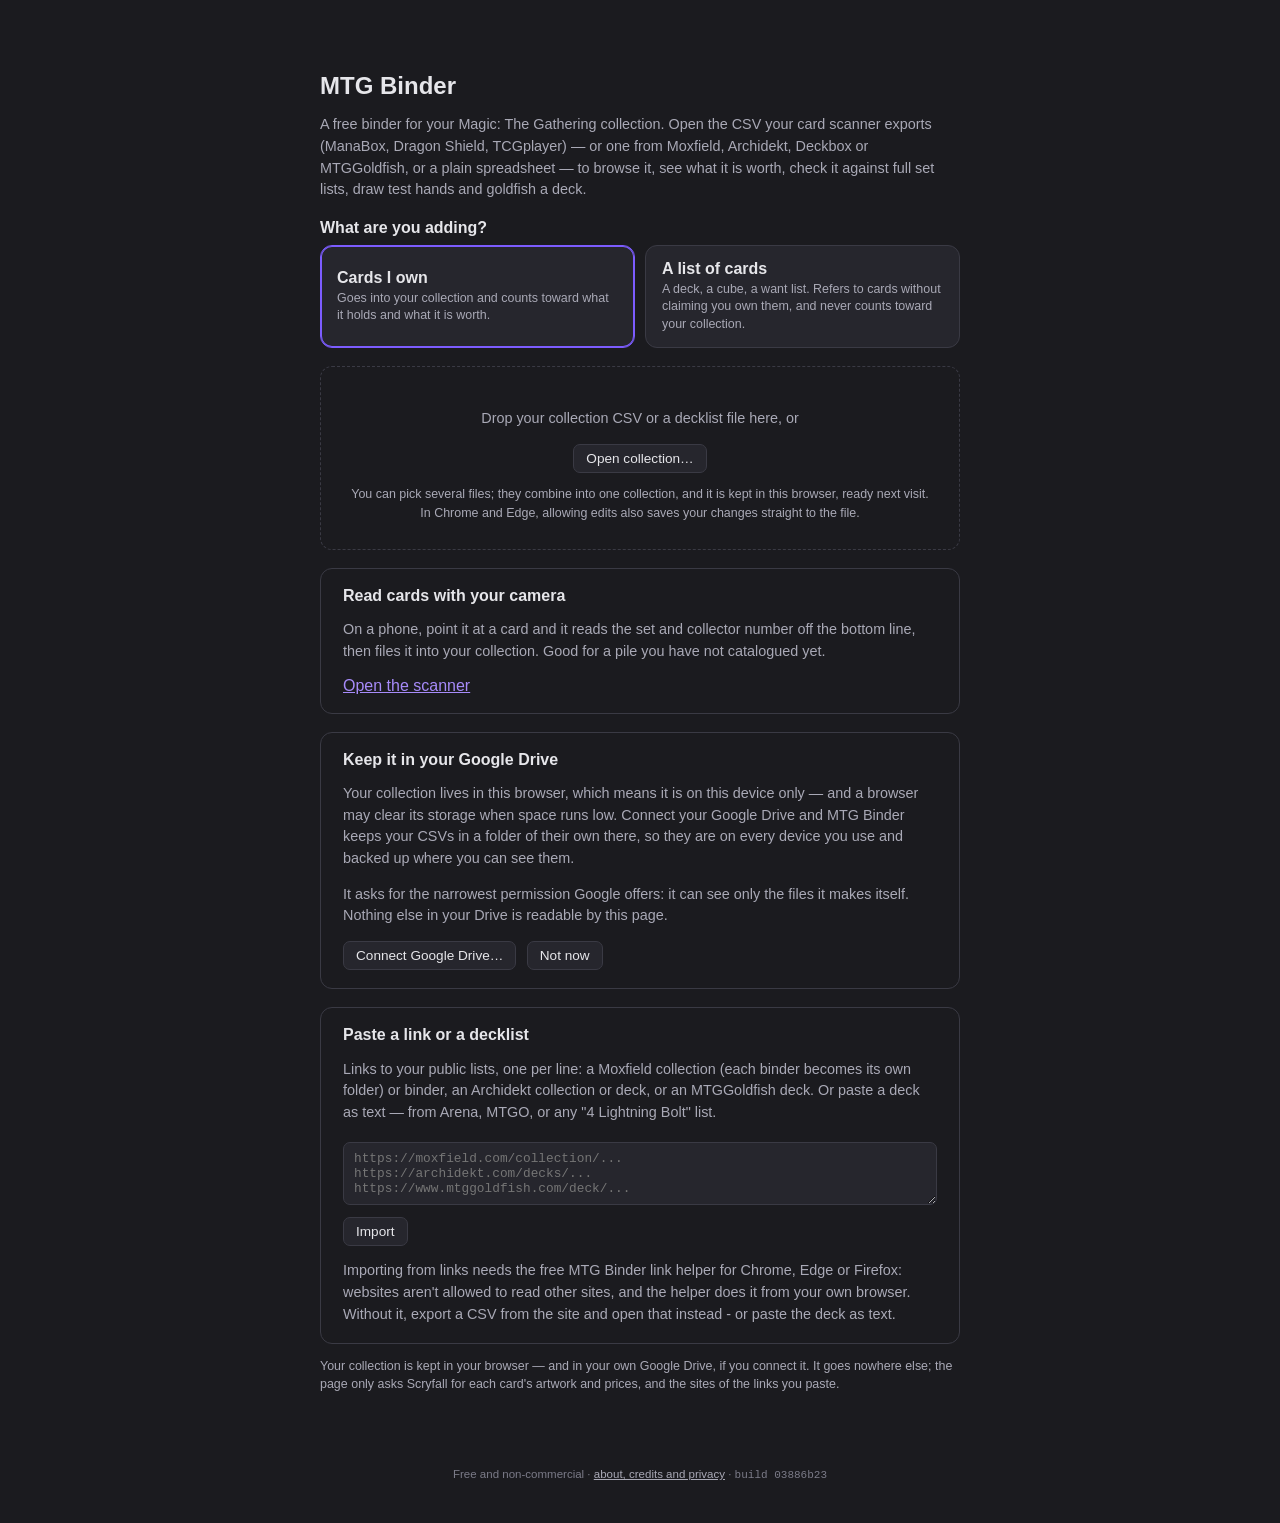
==== commit 6e7b2f73: "Publish mtg-binder@a4ab0cf" ====
--- a/index.html
+++ b/index.html
@@ -361,9 +361,9 @@
       <!-- Which build you are actually looking at. A browser serving a cached
            copy looks exactly like one that is up to date, and this is what
            settles which it is - the same stamp the scanning page carries. -->
-      &middot; <span id="build">build b93c42e1</span>
+      &middot; <span id="build">build 03886b23</span>
     </footer>
 
-    <script src="app.js?v=96d1b430"></script>
+    <script src="app.js?v=f2006daa"></script>
   </body>
 </html>
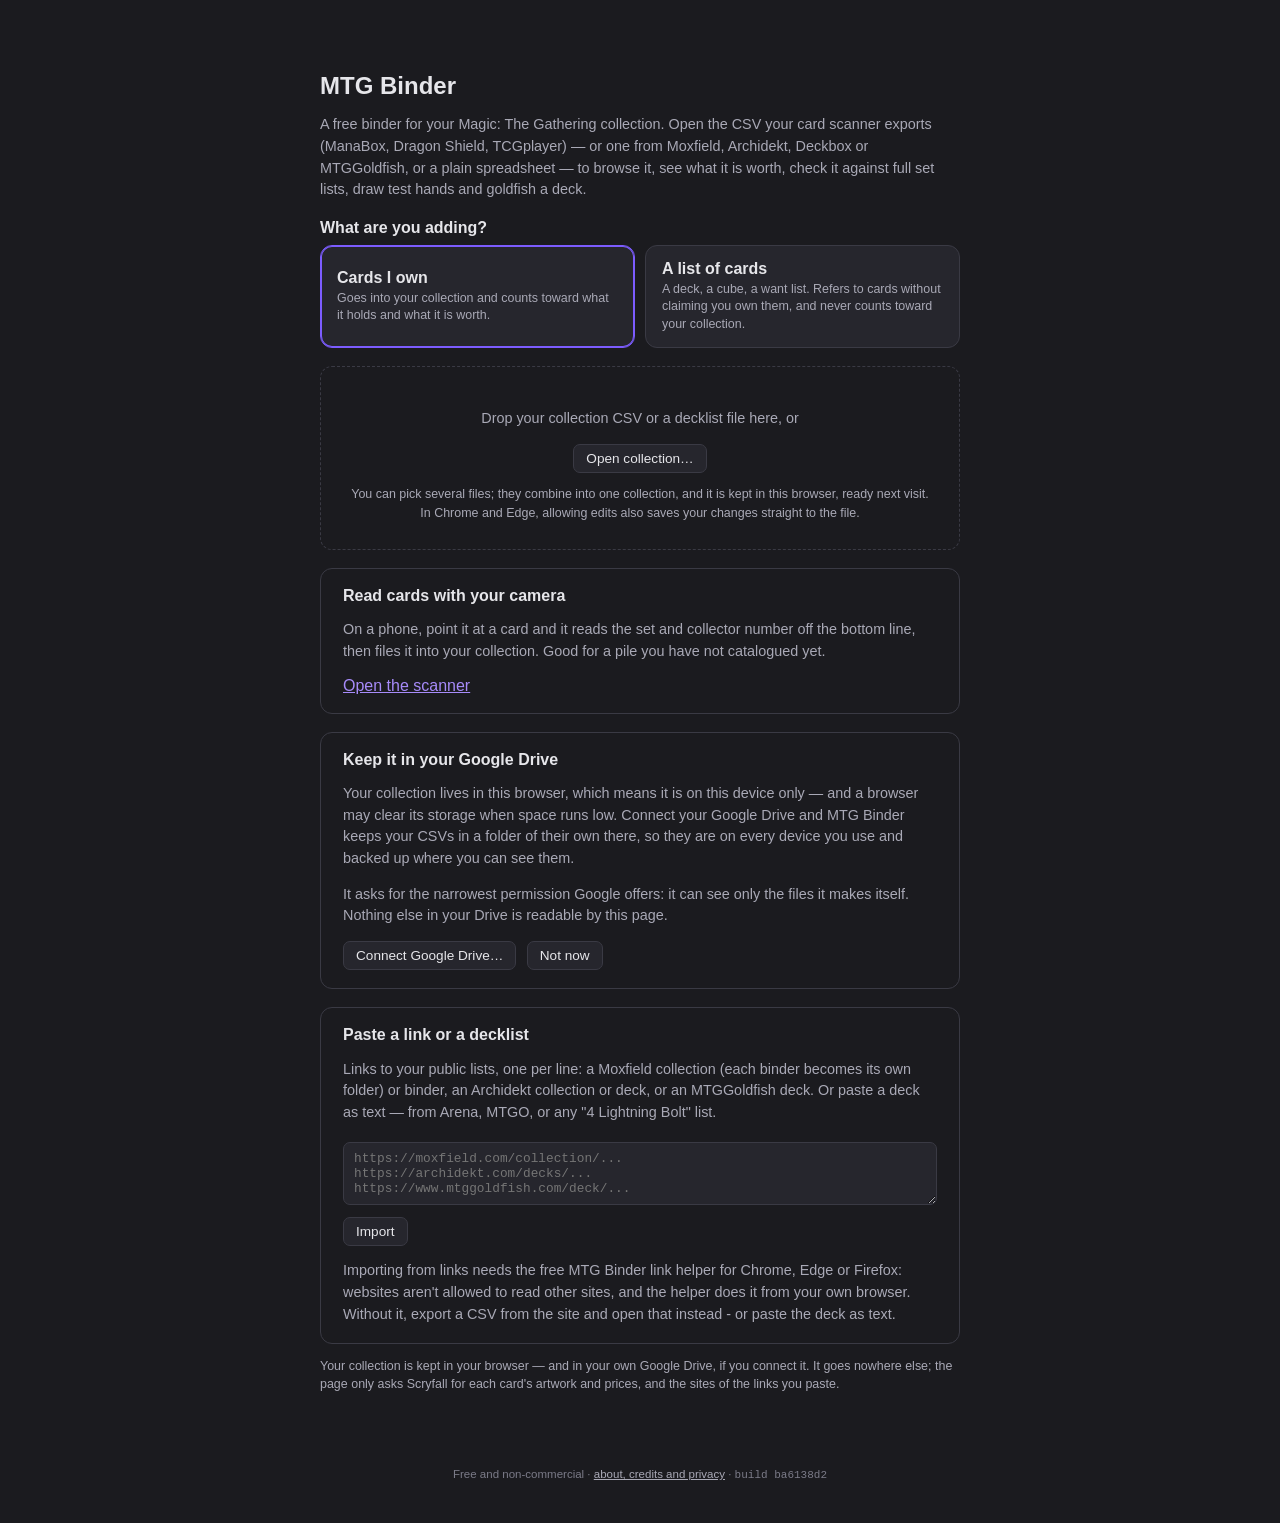
==== commit 9c07cd52: "Publish mtg-binder@35a80ea" ====
--- a/index.html
+++ b/index.html
@@ -361,9 +361,9 @@
       <!-- Which build you are actually looking at. A browser serving a cached
            copy looks exactly like one that is up to date, and this is what
            settles which it is - the same stamp the scanning page carries. -->
-      &middot; <span id="build">build 03886b23</span>
+      &middot; <span id="build">build ba6138d2</span>
     </footer>
 
-    <script src="app.js?v=f2006daa"></script>
+    <script src="app.js?v=6a75fc9f"></script>
   </body>
 </html>
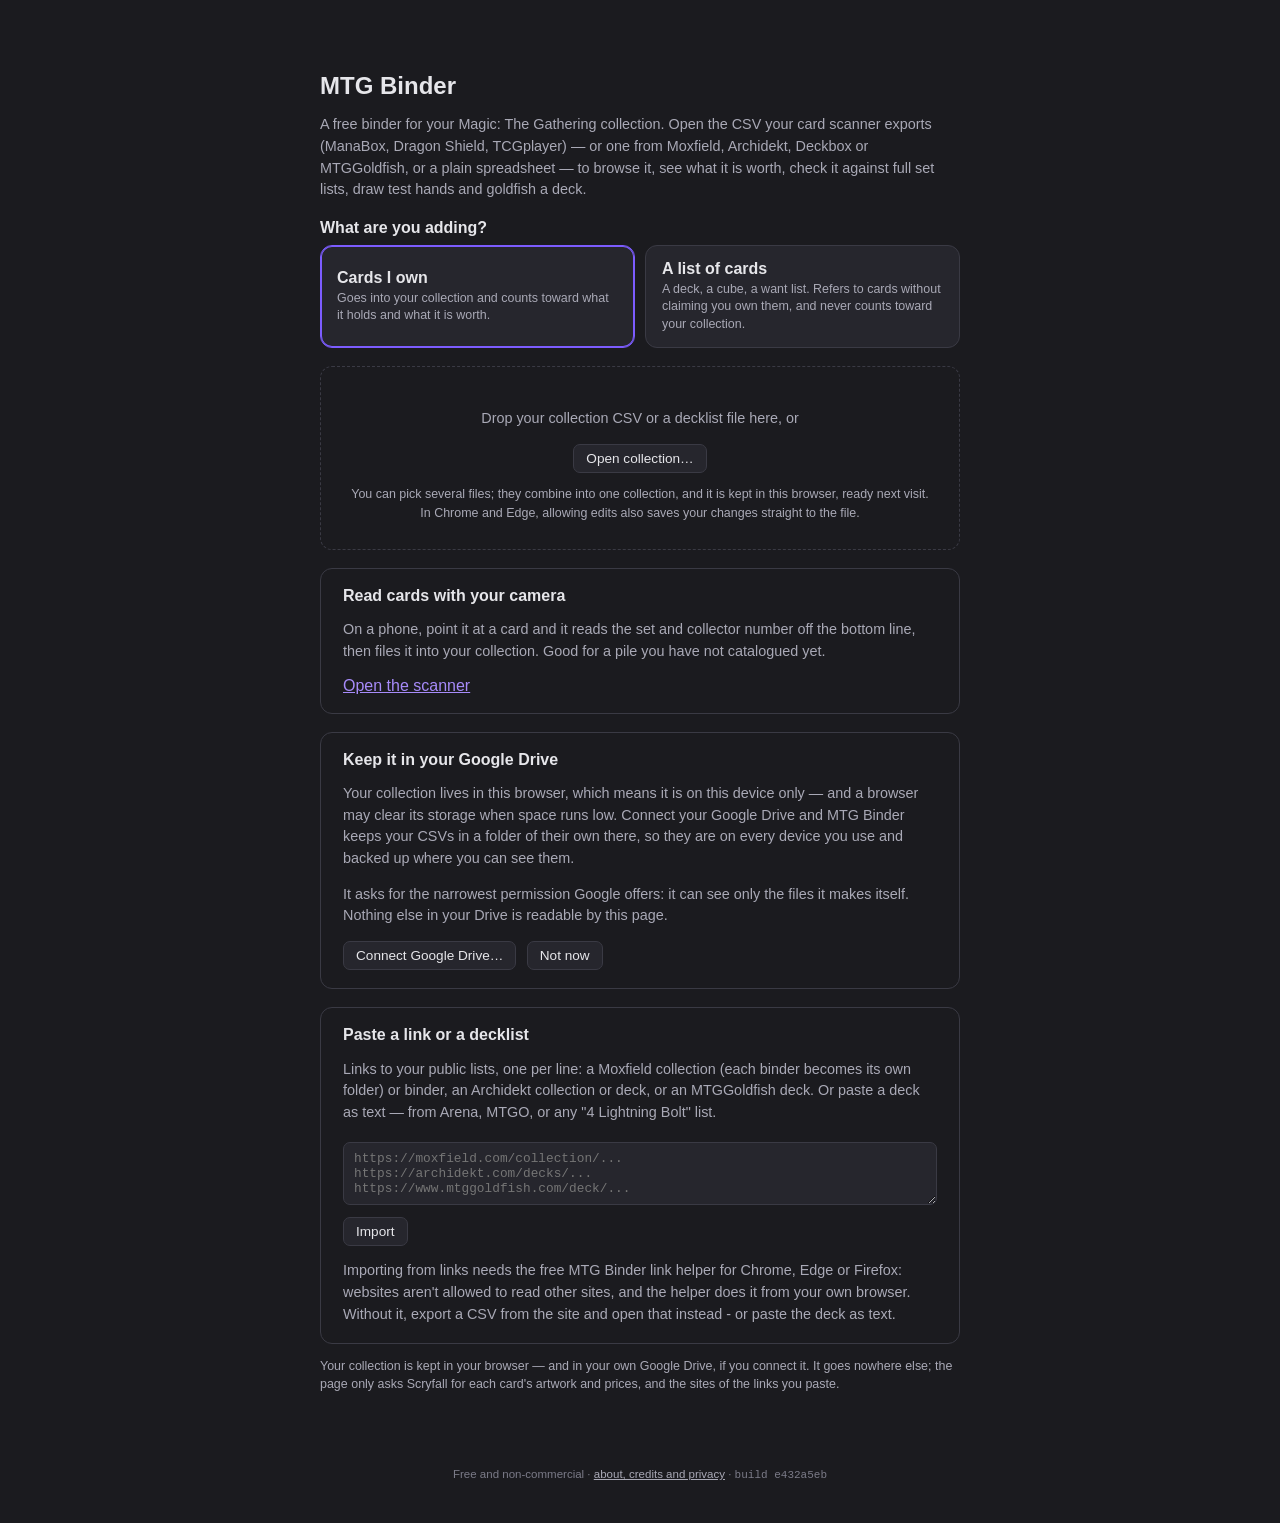
==== commit 1256109c: "Publish mtg-binder@da773ec" ====
--- a/index.html
+++ b/index.html
@@ -4,7 +4,7 @@
     <meta charset="utf-8" />
     <meta name="viewport" content="width=device-width, initial-scale=1" />
     <title>MTG Binder</title>
-    <link rel="stylesheet" href="styles.css?v=abdc6028" />
+    <link rel="stylesheet" href="styles.css?v=6c7a79e4" />
     <style>
       /* Only the page shell. Everything about the binder itself - rows, tiles,
          charts, dialogs - comes from styles.css, and so does the palette these
@@ -361,9 +361,9 @@
       <!-- Which build you are actually looking at. A browser serving a cached
            copy looks exactly like one that is up to date, and this is what
            settles which it is - the same stamp the scanning page carries. -->
-      &middot; <span id="build">build ba6138d2</span>
+      &middot; <span id="build">build e432a5eb</span>
     </footer>
 
-    <script src="app.js?v=6a75fc9f"></script>
+    <script src="app.js?v=41d0519e"></script>
   </body>
 </html>
--- a/styles.css
+++ b/styles.css
@@ -1 +1 @@
-:root{--paper: #1b1b1f;--sunk: #202026;--panel: #26262d;--rule: #3a3a44;--rule-lit: #4c4c58;--hover: rgba(255, 255, 255, .06);--hover-bad: rgba(224, 82, 82, .14);--ink: #e6e6ea;--muted: #a9a9b6;--faint: #7b7b88;--accent: #7c5cff;--accent-ink: #a78bfa;--on-accent: #ffffff;--good: #5fd49a;--warn: #e0a64a;--bad: #e05252;--ui-small: .82rem;--ui-smaller: .75rem;--mono: ui-monospace, SFMono-Regular, Menlo, Consolas, monospace}.mtg-binder{padding:4px 0;position:relative;isolation:isolate;--mtg-c-w: #d2b353;--mtg-c-u: #3d86cc;--mtg-c-b: #6f5a7e;--mtg-c-r: #d4553a;--mtg-c-g: #3d9658;--mtg-c-colorless: #8e99a4;--mtg-c-land: #a9844f}.is-dark.mtg-binder{--mtg-c-w: #eadba0;--mtg-c-u: #5fa6e6;--mtg-c-b: #a58fb5;--mtg-c-r: #ec7556;--mtg-c-g: #5fba78;--mtg-c-colorless: #aab4bd;--mtg-c-land: #c6a473}.mtg-binder-header{position:relative}.mtg-binder-hero-art{display:none;position:absolute;left:50%;top:50%;transform:translate(-50%,-50%);width:min(620px,52%);height:calc(100% + 26px);z-index:-1;background-size:auto 185%;background-position:center 32%;background-repeat:no-repeat;filter:blur(1.5px) saturate(1.15);opacity:.26;mask-image:radial-gradient(ellipse 62% 74% at center,rgba(0,0,0,1) 45%,transparent 100%);-webkit-mask-image:radial-gradient(ellipse 62% 74% at center,rgba(0,0,0,1) 45%,transparent 100%);pointer-events:none}.mtg-binder-hero-art.is-visible{display:block}.is-dark.mtg-binder-hero-art{opacity:.36}.mtg-binder.has-art-colors .mtg-binder-header:before{content:"";position:absolute;inset:-8px -12px;z-index:-1;background-image:radial-gradient(70% 150% at 0% 40%,var(--mtg-art-a),transparent 72%),radial-gradient(70% 150% at 100% 60%,var(--mtg-art-b),transparent 72%),radial-gradient(50% 120% at 50% 0%,var(--mtg-art-c),transparent 80%);opacity:.2;pointer-events:none}.is-dark.mtg-binder.has-art-colors .mtg-binder-header:before{opacity:.28}.mtg-binder.has-set-symbol:after{content:"";position:absolute;top:50%;left:50%;transform:translate(-50%,-50%);width:300px;height:300px;z-index:-1;background-color:var(--ink);mask-image:var(--mtg-set-symbol);mask-size:contain;mask-repeat:no-repeat;mask-position:center;-webkit-mask-image:var(--mtg-set-symbol);-webkit-mask-size:contain;-webkit-mask-repeat:no-repeat;-webkit-mask-position:center;opacity:.07;pointer-events:none}.mtg-binder-tab.view-content{display:flex;flex-direction:column;overflow:hidden;padding-bottom:0}.mtg-binder-tab>.mtg-binder{flex:1 1 auto;min-height:0;display:flex;flex-direction:column;padding-bottom:0}.mtg-binder-tab .mtg-binder-header,.mtg-binder-tab .mtg-binder-analytics,.mtg-binder-tab .mtg-binder-mode-banner{flex:none}.mtg-binder-tab .mtg-binder-body{flex:1 1 auto;min-height:0}.mtg-binder-tab .mtg-binder-scroll{min-height:160px;overflow-y:auto;overscroll-behavior:contain;padding-bottom:16px}.mtg-binder-tab .mtg-binder-listhead{position:sticky;top:0;z-index:2;background:var(--paper)}.mtg-binder-tab .mtg-binder-list .mtg-binder-row{box-sizing:border-box;height:calc(2.6rem + 16px);overflow:hidden}.mtg-binder-tab .mtg-binder-list .mtg-binder-name{white-space:nowrap;overflow:hidden;text-overflow:ellipsis}.mtg-binder-tab .mtg-binder-list .mtg-binder-actions{flex-wrap:nowrap}.mtg-binder-list.mtg-binder-virtual{position:relative}.mtg-binder-list.mtg-binder-virtual>.mtg-binder-vitem{position:absolute;left:0;right:0;margin:0}.mtg-binder .mtg-binder-tile{box-sizing:border-box;aspect-ratio:63 / 88}.mtg-binder .mtg-binder-tile img{height:100%;object-fit:cover}.mtg-binder .mtg-binder-tile-placeholder{height:100%;aspect-ratio:auto}.mtg-binder-vtilerow{display:grid;grid-template-columns:repeat(var(--mtg-binder-cols, 6),minmax(0,1fr));gap:14px}.mtg-binder-vheading{box-sizing:border-box;display:flex;align-items:flex-end;height:2.6rem;padding-bottom:4px;border-bottom:1px solid var(--rule);font-size:.82rem;font-weight:700;color:var(--muted);text-transform:uppercase;letter-spacing:.04em}@media(prefers-reduced-motion:reduce){.mtg-binder-preview.is-foil:after,.mtg-binder-lightbox-card.is-foil:after,.mtg-binder-hand-card.is-foil:after,.mtg-binder-foil-badge{animation:none}}.mtg-binder-preview{position:fixed;width:244px;pointer-events:none;opacity:0;visibility:hidden;transition:opacity 90ms ease;z-index:60;border-radius:4.5%;overflow:hidden;filter:drop-shadow(0 6px 18px rgba(0,0,0,.45))}.modal.mtg-binder-lightbox{background:transparent;border:none;box-shadow:none;padding:0;width:auto;min-width:0;max-width:none;cursor:zoom-out}.modal.mtg-binder-lightbox .modal-close-button{display:none}.mtg-binder-lightbox .modal-content{display:flex;flex-direction:column;align-items:center;gap:10px}.mtg-binder-lightbox-card{position:relative;height:min(82vh,936px,calc(92vw * 88 / 63));aspect-ratio:63 / 88;border-radius:4.5%;overflow:hidden;box-shadow:0 14px 44px #0000008c}.mtg-binder-lightbox-card img{display:block;width:100%;height:100%;object-fit:cover}.mtg-binder-lightbox-caption{font-size:.8rem;color:var(--ink);background:var(--paper);border:1px solid var(--rule);border-radius:999px;padding:3px 12px}.mtg-binder-preview.is-large{width:320px}.mtg-binder-preview.is-visible{opacity:1;visibility:visible}.mtg-binder-preview img{width:100%;border-radius:4.5%;display:block}.mtg-binder-preview.is-foil:after,.mtg-binder-lightbox-card.is-foil:after{content:"";position:absolute;inset:0;background:linear-gradient(120deg,transparent 12%,rgba(255,255,255,.5) 24%,rgba(255,90,190,.4) 34%,rgba(90,190,255,.4) 45%,rgba(255,225,90,.35) 56%,rgba(120,255,170,.35) 66%,transparent 80%);background-size:240% 240%;mix-blend-mode:overlay;animation:mtg-foil-sweep 2.4s ease-in-out infinite}@keyframes mtg-foil-sweep{0%{background-position:0% 0%}50%{background-position:100% 100%}to{background-position:0% 0%}}.mtg-binder-set-strip{position:absolute;left:50%;top:50%;transform:translate(-50%,-50%);display:flex;align-items:center;gap:16px;z-index:-1;opacity:.2;pointer-events:none}.mtg-binder-set-sym{background-color:var(--ink);mask-size:contain;mask-repeat:no-repeat;mask-position:center;-webkit-mask-size:contain;-webkit-mask-repeat:no-repeat;-webkit-mask-position:center}.mtg-binder-title-row{position:relative;display:flex;align-items:center;flex-wrap:wrap;gap:6px 14px;margin-bottom:10px}.mtg-binder-title{margin:0;font-size:1.25rem}.mtg-binder-title-actions{margin-left:auto;display:flex;gap:8px}.mtg-binder-more-btn{position:relative;min-width:34px;font-size:1.1rem;line-height:1}.mtg-binder-more-btn.has-ignored:after{content:"";position:absolute;top:5px;right:6px;width:6px;height:6px;border-radius:50%;background:var(--accent-ink)}.mtg-binder-stats{display:flex;gap:6px;flex-wrap:wrap;align-items:baseline}.mtg-binder-stat{display:flex;align-items:baseline;gap:5px;background:var(--panel);border:1px solid var(--rule);border-radius:999px;padding:2px 10px}.mtg-binder-stat.accent{background:var(--accent)}.mtg-binder-stat.accent .mtg-binder-stat-num,.mtg-binder-stat.accent .mtg-binder-stat-label{color:var(--on-accent)}.mtg-binder-stat-num{font-weight:700;font-size:.92rem;font-variant-numeric:tabular-nums}.mtg-binder-stat-label{font-size:.68rem;text-transform:lowercase;letter-spacing:.02em;color:var(--faint)}.mtg-binder-controls{display:flex;gap:8px;flex-wrap:wrap;margin-bottom:8px}.mtg-binder-search{flex:1 1 220px}.mtg-binder-folder{flex:0 1 180px}.mtg-binder-view-toggle{display:flex;border:1px solid var(--rule);border-radius:7px;overflow:hidden}.mtg-binder-view-btn{background:var(--panel);color:var(--muted);border:none;border-right:1px solid var(--rule);padding:0 11px;font-size:1rem;line-height:1;cursor:pointer}.mtg-binder-view-btn:last-child{border-right:none}.mtg-binder-view-btn:disabled{opacity:.4;cursor:not-allowed}.mtg-binder-size-toggle button{font-weight:700;min-width:30px}.mtg-binder-view-btn[aria-pressed=true]{background:var(--accent);color:var(--on-accent)}.mtg-binder-listhead.is-hidden{visibility:hidden;height:0;padding:0;overflow:hidden}.mtg-binder-gallery{display:grid;grid-template-columns:repeat(auto-fill,minmax(var(--mtg-tile-min, 130px),1fr));gap:14px}.mtg-binder-tile{position:relative;cursor:pointer;border-radius:4.5%;overflow:hidden;background:var(--panel);border:1px solid var(--rule);transition:transform 90ms ease}.mtg-binder-tile:hover{transform:translateY(-2px)}.mtg-binder-tile img{width:100%;display:block;border-radius:4.5%}.mtg-binder-tile-placeholder{aspect-ratio:63 / 88;display:flex;align-items:center;justify-content:center;text-align:center;font-size:.78rem;padding:10px;color:var(--faint)}.mtg-binder-tile-qty{position:absolute;bottom:4px;right:5px;background:#000000b8;color:#fff;font-size:.72rem;font-weight:700;padding:1px 6px;border-radius:999px}.mtg-binder-tile-foil{position:absolute;top:4px;left:5px;font-size:.8rem;filter:drop-shadow(0 0 2px rgba(0,0,0,.7))}.mtg-binder-stack-section{margin-bottom:10px}.mtg-binder-stack-heading{font-size:.82rem;font-weight:700;color:var(--muted);text-transform:uppercase;letter-spacing:.04em;margin:14px 0 6px;padding-bottom:4px;border-bottom:1px solid var(--rule)}.mtg-binder-stack-section:first-child .mtg-binder-stack-heading{margin-top:0}.modal.mtg-binder-merge{width:min(780px,92vw)}.mtg-binder-merge-body{max-height:58vh;overflow-y:auto;display:flex;flex-direction:column;gap:16px;padding-right:4px}.mtg-binder-merge-head{display:flex;align-items:center;gap:8px}.mtg-binder-merge-title{font-weight:700}.mtg-binder-merge-desc{font-size:.78rem;color:var(--faint);margin:2px 0 6px 26px}.mtg-binder-merge-line{display:grid;grid-template-columns:18px 44px minmax(0,1fr) auto;align-items:center;gap:8px;padding:4px 6px;border-radius:5px;cursor:pointer}.mtg-binder-merge-line:hover{background:var(--hover)}.mtg-binder-merge-qty{font-weight:700;font-variant-numeric:tabular-nums;text-align:right}.mtg-binder-merge-qty.is-add{color:var(--good)}.mtg-binder-merge-qty.is-remove{color:var(--bad)}.mtg-binder-merge-name{overflow:hidden;text-overflow:ellipsis;white-space:nowrap}.mtg-binder-merge-meta{font-size:.76rem;color:var(--muted);white-space:nowrap}.mtg-binder-files{display:flex;flex-direction:column;gap:8px}.mtg-binder-file{border:1px solid var(--rule);border-radius:7px;padding:8px 12px;background:var(--panel)}.mtg-binder-file.is-skipped{opacity:.7;border-style:dashed}.mtg-binder-file.is-ignored{background:transparent}.mtg-binder-file.is-warn{border-color:var(--warn, #e0a64a)}.mtg-binder-file.is-warn .mtg-binder-file-path{color:var(--warn, #e0a64a)}.mtg-binder-file.is-ignored .mtg-binder-file-name,.mtg-binder-file.is-ignored .mtg-binder-file-path,.mtg-binder-file.is-ignored .mtg-binder-file-detail{opacity:.6}.mtg-binder-file-tag.is-muted{color:var(--faint)}.mtg-binder-file-only{margin-left:auto;font-size:.76rem;padding:2px 10px}.mtg-binder-file-top{display:flex;align-items:baseline;gap:8px;flex-wrap:wrap}.mtg-binder-file-name{font-weight:600;word-break:break-all}.mtg-binder-file-tag{font-size:.68rem;font-weight:700;text-transform:uppercase;letter-spacing:.04em;color:var(--accent-ink)}.mtg-binder-file-path,.mtg-binder-file-detail{font-size:.78rem;color:var(--muted);word-break:break-all}.mtg-binder-file-detail{margin-top:2px;color:var(--faint);font-variant-numeric:tabular-nums}.mtg-binder-space-fold{margin-top:18px;border-top:1px solid var(--rule);padding-top:12px}.mtg-binder-space-fold>summary{cursor:pointer;color:var(--muted);font-size:var(--ui-small);user-select:none}.mtg-binder-space-fold>summary:hover{color:var(--ink)}.mtg-binder-space-fold[open]>summary{margin-bottom:12px}.mtg-binder-space-head{display:flex;align-items:baseline;gap:10px;flex-wrap:wrap;margin-bottom:12px}.mtg-binder-space-total{font-size:1.8rem;font-weight:600;letter-spacing:-.02em;font-variant-numeric:tabular-nums}.mtg-binder-space-note{font-size:.82rem;color:var(--muted)}.mtg-binder-space-note.is-over{color:var(--warn, #e0a64a)}.mtg-binder-space-bar{display:flex;gap:2px;height:12px;border-radius:99px;overflow:hidden;background:var(--paper)}.mtg-binder-space-seg{flex-basis:0}.mtg-binder-space-seg.is-sets,.mtg-binder-space-dot.is-sets{background:var(--accent)}.mtg-binder-space-seg.is-cards,.mtg-binder-space-dot.is-cards{background:var(--accent-ink)}.mtg-binder-space-seg.is-versions,.mtg-binder-space-dot.is-versions{background:var(--good, #5fd49a)}.mtg-binder-space-seg.is-collections,.mtg-binder-space-dot.is-collections{background:var(--warn, #e0a64a)}.mtg-binder-space-list{margin:16px 0 4px}.mtg-binder-space-row{display:flex;align-items:center;gap:11px;padding:10px 0;border-bottom:1px solid var(--rule)}.mtg-binder-space-dot{flex:0 0 auto;width:9px;height:9px;border-radius:3px}.mtg-binder-space-what{flex:1 1 auto;min-width:0}.mtg-binder-space-label{font-weight:600;font-size:.9rem}.mtg-binder-space-detail{font-size:.78rem;color:var(--muted);margin-top:2px}.mtg-binder-space-size{flex:0 0 auto;min-width:68px;text-align:right;font-variant-numeric:tabular-nums}.mtg-binder-space-keep{flex:0 0 auto;min-width:62px;text-align:right;font-size:.76rem;color:var(--faint)}.mtg-binder-space-row .mtg-binder-file-only{margin-left:0;min-width:62px}.mtg-binder-space-foot{display:flex;align-items:center;gap:8px;flex-wrap:wrap;margin-top:14px;padding-top:14px;border-top:1px solid var(--rule);font-size:.86rem}.mtg-binder-space-limit{width:72px;font-variant-numeric:tabular-nums}.mtg-binder-file-history{margin-top:8px}.mtg-binder-file-history>summary{cursor:pointer;font-size:.76rem;color:var(--muted);list-style-position:outside}.mtg-binder-file-history>summary:hover{color:var(--ink)}.mtg-binder-version{display:flex;align-items:baseline;gap:10px;padding:4px 0 4px 14px;font-size:.78rem;color:var(--muted)}.mtg-binder-version+.mtg-binder-version{border-top:1px solid var(--rule)}.mtg-binder-version-when{flex:0 0 auto;min-width:84px;color:var(--ink);font-variant-numeric:tabular-nums}.mtg-binder-version-why{flex:1 1 auto;min-width:0}.mtg-binder-version-rows{flex:0 0 auto;color:var(--faint);font-variant-numeric:tabular-nums}.mtg-binder-version .mtg-binder-file-only{margin-left:0}.mtg-binder-fold{display:flex;align-items:flex-end;gap:6px;cursor:pointer;user-select:none}.mtg-binder-fold:hover{color:var(--ink)}.mtg-binder-fold:focus-visible{outline:2px solid var(--accent);outline-offset:2px}.mtg-binder-fold-chevron{display:inline-block;width:.9em;color:var(--faint)}.mtg-binder-row{display:grid;grid-template-columns:26px 6px 1fr 74px 150px 42px 62px 70px 110px;gap:10px;align-items:center;padding:7px 9px}.mtg-binder-listhead{font-size:.64rem;text-transform:uppercase;letter-spacing:.05em;color:var(--faint);padding-bottom:4px}.mtg-binder-listhead>div:nth-child(5),.mtg-binder-listhead>div:nth-child(6),.mtg-binder-listhead>div:nth-child(7){text-align:right}.mtg-binder-list .mtg-binder-row{background:var(--panel);border-radius:7px;margin-bottom:4px;border:1px solid var(--rule);position:relative;overflow:hidden}.mtg-binder-list .mtg-binder-row.has-color{background-image:var(--mtg-wash)}.mtg-binder-list .mtg-binder-row.has-art{min-height:var(--mtg-row-art, 52px)}.mtg-binder-tab .mtg-binder-list .mtg-binder-row.has-art{height:calc(var(--mtg-row-art, 52px) + 16px)}.mtg-binder-row.has-art{position:relative;isolation:isolate}.mtg-binder-row-art{position:absolute;inset:0;overflow:hidden;z-index:0;pointer-events:none;--art-strip: 620px}.mtg-binder-row-art img{width:var(--art-strip);height:100%;margin-left:calc(50% - var(--art-strip) / 2);object-fit:cover;object-position:center 33%;opacity:.62;transition:opacity .12s ease}.mtg-binder-row-art:after{content:"";position:absolute;inset:0;background:linear-gradient(to right,var(--paper) 13%,rgba(0,0,0,0) 27%,rgba(0,0,0,0) 49%,var(--paper) 57%)}.mtg-binder-row.has-art:hover .mtg-binder-row-art img{opacity:.82}.mtg-binder-row.has-art>*:not(.mtg-binder-row-art){position:relative;z-index:1}@media(max-width:900px){.mtg-binder-row-art{display:none}.mtg-binder-list .mtg-binder-row.has-art{min-height:0}.mtg-binder-tab .mtg-binder-list .mtg-binder-row.has-art{height:calc(2.6rem + 16px)}}.mtg-binder-art-btn.is-on{border-color:var(--accent)}.mtg-binder-foil-badge{display:inline-block;margin-left:6px;vertical-align:1px;font-size:.6rem;font-weight:700;letter-spacing:.02em;padding:1px 6px;border-radius:999px;color:#1a1a1a;background:linear-gradient(90deg,#ff8fd4,#8fd4ff,#fff08f,#8fffc4,#ff8fd4);background-size:300% 100%;animation:mtg-foil-badge-shift 5s linear infinite}.mtg-binder-commander-badge{display:inline-block;margin-left:6px;vertical-align:1px;font-size:.6rem;font-weight:700;letter-spacing:.04em;text-transform:uppercase;padding:1px 7px;border-radius:4px;color:#2b1d05;background:linear-gradient(180deg,#f0d07a,#cfa23f);border:1px solid #a8791c;box-shadow:inset 0 1px #ffffff73}.mtg-binder-action-commander.is-active,.mtg-binder-action-commander:hover{color:#cfa23f}.mtg-binder-tile.is-commander{border-color:#cfa23f;box-shadow:0 0 0 1px #cfa23f}.mtg-binder-tile-commander{position:absolute;top:4px;right:5px;font-size:.8rem;color:#f0d07a;filter:drop-shadow(0 0 2px rgba(0,0,0,.85))}@keyframes mtg-foil-badge-shift{0%{background-position:0% 0%}to{background-position:300% 0%}}.mtg-binder-stripe{width:5px;height:24px;border-radius:3px;background:var(--faint)}.mtg-r-common .mtg-binder-stripe{background:#8a8f96}.mtg-r-uncommon .mtg-binder-stripe{background:#5c7a8c}.mtg-r-rare .mtg-binder-stripe{background:#a8791c}.mtg-r-mythic .mtg-binder-stripe{background:#c2501f}.mtg-binder-name{min-width:0}.mtg-binder-name a{font-weight:600;text-decoration:none;color:var(--ink);font-size:.9rem}.mtg-binder-name a:hover{color:var(--accent);text-decoration:underline}.mtg-binder-sub{font-size:.72rem;color:var(--faint);white-space:nowrap;overflow:hidden;text-overflow:ellipsis}.mtg-binder-where{color:var(--muted)}.mtg-binder-where.after-type:before{content:" \b7  ";color:var(--faint)}.mtg-binder-unlisted{font-style:italic;color:var(--faint)}.mtg-binder-set{font-size:.76rem;color:var(--muted);white-space:nowrap;overflow:hidden;text-overflow:ellipsis}.mtg-binder-mana{display:flex;flex-wrap:wrap;align-items:center;gap:2px;overflow:hidden}.mtg-pip{width:15px;height:15px;flex-shrink:0;border-radius:50%}.mtg-pip-group{display:inline-flex;align-items:center;gap:2px}.mtg-pip-sep{font-size:.68rem;font-weight:700;color:var(--faint);margin:0 1px;flex-shrink:0}.mtg-binder-qty{text-align:right;font-weight:700}.mtg-binder-price{text-align:right;color:var(--muted);font-size:.78rem}.mtg-binder-value{text-align:right;font-weight:700}.mtg-binder-value.high{color:var(--accent)}.mtg-binder-paid{font-size:.7rem;font-weight:400;color:var(--faint);white-space:nowrap}.mtg-binder-price-note{font-size:.66rem;font-weight:400;color:var(--warn, #e0a64a);white-space:nowrap}.mtg-binder-empty{text-align:center;padding:40px;color:var(--faint)}.mtg-binder-add-btn{background:var(--accent);color:var(--on-accent);border:none;border-radius:7px;padding:0 14px;font-size:.85rem;font-weight:600;cursor:pointer}.mtg-binder-add-btn:disabled{opacity:.45;cursor:not-allowed}.mtg-binder-check-btn{background:var(--panel);color:var(--ink);border:1px solid var(--rule);border-radius:7px;padding:0 14px;font-size:.85rem;font-weight:600;cursor:pointer}.mtg-binder-check-btn:disabled{opacity:.45;cursor:not-allowed}.modal.mtg-binder-testhand{width:min(1560px,96vw);max-width:none;max-height:94vh}.mtg-binder-testhand-modal{max-width:100%;position:relative}.modal.mtg-binder-checklist{width:min(1560px,96vw);max-width:none;height:92vh;max-height:92vh}.mtg-binder-checklist-modal{max-width:100%}.mtg-binder-cl-bar,.mtg-binder-cl-controls{display:flex;flex-wrap:wrap;align-items:center;gap:8px;margin-bottom:10px}.mtg-binder-cl-bar select{min-width:220px;max-width:100%}.mtg-binder-cl-seg{display:inline-flex;border:1px solid var(--rule);border-radius:7px;overflow:hidden}.mtg-binder-cl-seg button{border:none;border-radius:0;box-shadow:none;background:var(--panel);color:var(--muted);font-size:.82rem;padding:0 12px}.mtg-binder-cl-seg button+button{border-left:1px solid var(--rule)}.mtg-binder-cl-seg button.is-active{background:var(--accent);color:var(--on-accent)}.mtg-binder-cl-search{flex:1 1 180px;min-width:0}.mtg-binder-cl-progress{margin:4px 0 14px}.mtg-binder-cl-progress-line{display:flex;flex-wrap:wrap;align-items:baseline;gap:4px;margin-bottom:6px;color:var(--muted)}.mtg-binder-cl-count{font-size:1.3rem;font-weight:700;color:var(--ink)}.mtg-binder-cl-missing-value{margin-left:auto;font-size:.85rem}.mtg-binder-cl-track{height:8px;border-radius:4px;background:var(--rule);overflow:hidden}.mtg-binder-cl-fill{height:100%;background:var(--accent);transition:width .2s ease}.mtg-binder-cl-grid{display:grid;grid-template-columns:repeat(auto-fill,minmax(150px,1fr));gap:14px;padding-bottom:12px}.mtg-binder-cl-art{position:relative;aspect-ratio:63 / 88;border-radius:4.5%/3.2%;overflow:hidden;background:var(--panel);border:1px solid var(--rule);cursor:zoom-in}.mtg-binder-cl-art img{width:100%;height:100%;object-fit:cover;display:block}.mtg-binder-cl-tile.is-missing .mtg-binder-cl-art img{filter:grayscale(1);opacity:.35;transition:opacity .12s ease,filter .12s ease}.mtg-binder-cl-tile.is-missing .mtg-binder-cl-art:hover img{filter:grayscale(.4);opacity:.8}.mtg-binder-cl-tile.is-owned .mtg-binder-cl-art{border-color:var(--accent);box-shadow:0 0 0 1px var(--accent)}.mtg-binder-cl-qty{position:absolute;top:6px;right:6px;padding:1px 7px;border-radius:10px;background:var(--accent);color:var(--on-accent);font-size:.78rem;font-weight:700}.mtg-binder-cl-caption{padding:5px 2px 0;font-size:.78rem;line-height:1.3}.mtg-binder-cl-name{white-space:nowrap;overflow:hidden;text-overflow:ellipsis}.mtg-binder-cl-tile.is-missing .mtg-binder-cl-name{color:var(--muted)}.mtg-binder-cl-meta,.mtg-binder-cl-where{color:var(--faint);font-size:.72rem;white-space:nowrap;overflow:hidden;text-overflow:ellipsis}.mtg-binder-set-meta{font-size:.75rem;color:var(--faint)}.mtg-binder-set-meta.is-owned{color:var(--accent-ink)}.mtg-binder-hand-bar{border-top:none;padding-top:0}.mtg-binder-hand-grid{display:grid;grid-template-columns:repeat(7,minmax(0,1fr));gap:12px;margin:8px 0 16px}@media(max-width:760px){.mtg-binder-hand-grid{grid-template-columns:repeat(4,minmax(0,1fr))}}.mtg-binder-hand-card{position:relative;aspect-ratio:63 / 88;border-radius:4.5%/3.2%;overflow:hidden;background:var(--panel);border:1px solid var(--rule);transition:transform .12s ease,box-shadow .12s ease}.mtg-binder-hand-card img{width:100%;height:100%;object-fit:cover;display:block}.mtg-binder-hand-card.is-zoomable{cursor:zoom-in}.mtg-binder-hand-card.is-selectable{cursor:pointer}.mtg-binder-hand-card.is-selectable:not(.is-chosen):hover{outline:2px solid var(--rule-lit);outline-offset:2px}.mtg-binder-hand-card.is-chosen{outline:2px solid var(--accent);outline-offset:2px;transform:translateY(10px) scale(.95);filter:brightness(.62) saturate(.8)}.mtg-binder-hand-card.is-chosen:after{content:"\2193  bottom";position:absolute;left:50%;top:50%;transform:translate(-50%,-50%);padding:2px 8px;border-radius:999px;background:var(--accent);color:var(--on-accent);font-size:.72rem;font-weight:700;white-space:nowrap}.mtg-binder-testhand-modal{--mtg-sleeve: #1d2a4d}.mtg-binder-zone-row{display:grid;grid-template-columns:1fr auto 1fr;align-items:flex-end;gap:28px;margin-bottom:4px}.mtg-binder-zone-block.is-command{justify-self:end}.mtg-binder-zone-block.is-deck{display:flex;flex-direction:column;align-items:center}.mtg-binder-hand-grid.is-compact{display:flex;gap:12px;margin-bottom:0}.mtg-binder-hand-grid.is-compact .mtg-binder-hand-card{width:150px}.mtg-binder-deck{position:relative;margin-bottom:12px}.mtg-binder-deck-stack{position:relative;width:104px;height:145px}.mtg-binder-deck-count{position:absolute;right:-6px;bottom:-6px;min-width:22px;padding:0 5px;border-radius:11px;background:var(--panel);border:1px solid var(--rule);color:var(--muted);font-size:.68rem;font-weight:700;line-height:17px;text-align:center;font-variant-numeric:tabular-nums}.mtg-binder-card-back,.mtg-binder-hand-back{background-color:var(--mtg-sleeve);box-shadow:inset 0 0 0 1px #ffffff12,inset 0 -10px 18px #00000038,0 3px 10px #00000073}.mtg-binder-card-back{position:absolute;inset:0;border-radius:5%/3.6%;transform:translateY(var(--riffle-lift, 0))}.mtg-binder-testhand-modal[data-finish=matte] .mtg-binder-card-back,.mtg-binder-testhand-modal[data-finish=matte] .mtg-binder-hand-back{background-image:linear-gradient(160deg,#ffffff1f,#fff0 45%),linear-gradient(0deg,#00000042,#0000 55%)}.mtg-binder-testhand-modal[data-finish=gloss] .mtg-binder-card-back,.mtg-binder-testhand-modal[data-finish=gloss] .mtg-binder-hand-back{background-image:linear-gradient(135deg,#ffffff80,#ffffff0d 34%,#fff0 55%),linear-gradient(0deg,#00000052,#0000 60%)}.mtg-binder-testhand-modal[data-finish=metallic] .mtg-binder-card-back,.mtg-binder-testhand-modal[data-finish=metallic] .mtg-binder-hand-back{background-image:linear-gradient(118deg,#ffffff0d,#ffffff6b 22%,#00000038 38%,#ffffff4d,#00000040 78%,#ffffff24)}.mtg-binder-card-back:before,.mtg-binder-hand-back:before{content:"";position:absolute;inset:3.5%;border-radius:4%/3%;box-shadow:inset 0 0 0 1px #ffffff17,inset 0 1px #ffffff1f;pointer-events:none}.mtg-binder-card-back:after,.mtg-binder-hand-back:after{content:"";position:absolute;inset:0;border-radius:inherit;pointer-events:none;background-size:260% 100%;background-repeat:no-repeat;animation:mtg-sheen var(--sheen-time, 5.5s) linear var(--sheen-delay, 0ms) infinite}@keyframes mtg-sheen{0%{background-position:170% 0}to{background-position:-70% 0}}.mtg-binder-testhand-modal[data-finish=matte] .mtg-binder-card-back:after,.mtg-binder-testhand-modal[data-finish=matte] .mtg-binder-hand-back:after{--sheen-time: 7s;background-image:linear-gradient(104deg,transparent 30%,rgba(255,255,255,.1) 46%,rgba(255,255,255,.1) 54%,transparent 70%)}.mtg-binder-testhand-modal[data-finish=gloss] .mtg-binder-card-back:after,.mtg-binder-testhand-modal[data-finish=gloss] .mtg-binder-hand-back:after{--sheen-time: 4.5s;background-image:linear-gradient(104deg,transparent 38%,rgba(255,255,255,.46) 49%,rgba(255,255,255,.12) 53%,transparent 62%)}.mtg-binder-testhand-modal[data-finish=metallic] .mtg-binder-card-back:after,.mtg-binder-testhand-modal[data-finish=metallic] .mtg-binder-hand-back:after{--sheen-time: 3.6s;background-image:linear-gradient(104deg,transparent 22%,rgba(0,0,0,.3) 33%,rgba(255,255,255,.72) 42%,rgba(255,255,255,.18) 48%,rgba(0,0,0,.34) 55%,rgba(255,255,255,.55) 64%,transparent 78%);mix-blend-mode:hard-light}.mtg-binder-testhand-modal[data-finish=prismatic] .mtg-binder-card-back:after,.mtg-binder-testhand-modal[data-finish=prismatic] .mtg-binder-hand-back:after{--sheen-time: 4.2s;background-image:linear-gradient(104deg,transparent 20%,rgba(255,80,190,.45) 33%,rgba(120,200,255,.45) 42%,rgba(120,255,180,.42) 50%,rgba(255,225,90,.45) 58%,rgba(255,110,120,.4) 66%,transparent 80%);mix-blend-mode:color-dodge}.mtg-binder-card-back.is-riffling:after,.mtg-binder-hand-card.is-dealing.is-ready .mtg-binder-hand-back:after{animation-duration:1.4s}.mtg-binder-sleeve-btn{display:inline-flex;align-items:center;gap:7px;margin-top:10px;padding:3px 10px;border-radius:999px;background:var(--panel);border:1px solid var(--rule);color:var(--muted);font-size:.74rem;cursor:pointer}.mtg-binder-sleeve-dot{width:11px;height:11px;border-radius:50%;border:1px solid rgba(0,0,0,.4);background:var(--mtg-sleeve, var(--faint))}.mtg-binder-deck[data-shuffle=riffle] .mtg-binder-card-back.is-riffling{animation:mtg-shuffle-riffle .3s ease-in-out var(--riffle-delay, 0ms) 2 both}@keyframes mtg-shuffle-riffle{0%,to{transform:translateY(var(--riffle-lift, 0)) translate(0) rotate(0)}45%{transform:translateY(calc(var(--riffle-lift, 0px) - 12px)) translate(var(--riffle-x, 30px)) rotate(var(--riffle-r, 8deg))}}.mtg-binder-deck[data-shuffle=overhand] .mtg-binder-card-back.is-riffling{animation:mtg-shuffle-overhand .33s ease-in-out var(--packet-delay, 0ms) 2 both}@keyframes mtg-shuffle-overhand{0%,to{transform:translateY(var(--riffle-lift, 0)) translate(0) rotate(0)}40%{transform:translateY(calc(var(--riffle-lift, 0px) - 26px)) translate(16px) rotate(4deg)}70%{transform:translateY(calc(var(--riffle-lift, 0px) + 6px)) translate(4px) rotate(-1deg)}}.mtg-binder-deck[data-shuffle=strip] .mtg-binder-card-back.is-riffling{animation:mtg-shuffle-strip .35s cubic-bezier(.3,0,.2,1) var(--packet-delay, 0ms) 2 both}@keyframes mtg-shuffle-strip{0%,to{transform:translateY(var(--riffle-lift, 0)) translate(0) rotate(0)}45%{transform:translateY(calc(var(--riffle-lift, 0px) + 30px)) translate(calc(var(--half) * 10px)) rotate(calc(var(--half) * 3deg))}}.mtg-binder-deck[data-shuffle=fan] .mtg-binder-card-back.is-riffling{transform-origin:50% 118%;animation:mtg-shuffle-fan .62s cubic-bezier(.35,0,.25,1) both}@keyframes mtg-shuffle-fan{0%,to{transform:translateY(var(--riffle-lift, 0)) rotate(0)}40%,60%{transform:translateY(var(--riffle-lift, 0)) rotate(var(--fan-r, 0deg))}}.mtg-binder-deck[data-shuffle=cut] .mtg-binder-card-back.is-riffling{animation:mtg-shuffle-cut .56s cubic-bezier(.4,0,.2,1) both}@keyframes mtg-shuffle-cut{0%,to{transform:translateY(var(--riffle-lift, 0)) translate(0) rotate(0)}35%{transform:translateY(calc(var(--riffle-lift, 0px) + var(--half) * 14px)) translate(calc(var(--half) * 52px)) rotate(calc(var(--half) * 5deg))}65%{transform:translateY(calc(var(--riffle-lift, 0px) - var(--half) * 14px)) translate(calc(var(--half) * 52px)) rotate(calc(var(--half) * 5deg))}}.mtg-binder-hand-card.is-dealing{transform-style:preserve-3d;opacity:0}.mtg-binder-hand-card.is-dealing.is-ready{animation:mtg-deal-fly .56s cubic-bezier(.25,.85,.3,1) var(--deal-delay, 0ms) both}.mtg-binder-hand-back{position:absolute;inset:0;border-radius:inherit;backface-visibility:hidden;-webkit-backface-visibility:hidden;transform:rotateY(180deg);pointer-events:none}.mtg-binder-hand-card.is-dealing img{backface-visibility:hidden;-webkit-backface-visibility:hidden}@keyframes mtg-deal-fly{0%{opacity:0;transform:translate3d(var(--from-x, 0),var(--from-y, -160px),0) scale(var(--from-scale, 1)) rotateY(180deg) rotate(calc(var(--deal-tilt, 4deg) * -1))}6%{opacity:1}to{opacity:1;transform:translateZ(0) scale(1) rotateY(0) rotate(0)}}@media(prefers-reduced-motion:reduce){.mtg-binder-hand-card.is-dealing,.mtg-binder-hand-card.is-dealing.is-ready,.mtg-binder-card-back,.mtg-binder-card-back:after,.mtg-binder-hand-back:after{animation:none;opacity:1}.mtg-binder-hand-back{display:none}}.mtg-binder-hand-card.is-zoomable:hover{transform:translateY(-4px);box-shadow:0 8px 20px #00000059}.mtg-binder-hand-card.is-foil:after{content:"";position:absolute;inset:0;background:linear-gradient(120deg,transparent 15%,rgba(255,90,190,.3) 30%,rgba(90,190,255,.3) 45%,rgba(255,225,90,.25) 60%,transparent 80%);background-size:240% 240%;mix-blend-mode:overlay;animation:mtg-foil-sweep 5s ease-in-out infinite;pointer-events:none}.mtg-binder-analytics-btn{background:var(--panel);color:var(--ink);border:1px solid var(--rule);border-radius:7px;padding:0 14px;font-size:.85rem;font-weight:600;cursor:pointer}.mtg-binder-analytics-btn[aria-pressed=true]{background:var(--accent);color:var(--on-accent);border-color:var(--accent)}.mtg-binder-analytics{display:none;flex-direction:column;gap:12px;margin:2px 0 14px;padding:14px 16px;background:var(--panel);border:1px solid var(--rule);border-radius:8px}.mtg-binder-analytics.is-open{display:flex}.mtg-binder-charts{display:grid;grid-template-columns:repeat(auto-fill,minmax(250px,1fr));gap:16px 22px}.mtg-binder-tabs{display:flex;gap:6px}.mtg-binder-tab{background:transparent;color:var(--muted);border:1px solid transparent;border-radius:7px;padding:3px 12px;font-size:.78rem;font-weight:600;cursor:pointer}.mtg-binder-tab:hover{color:var(--ink)}.mtg-binder-tab[aria-pressed=true]{background:var(--paper);color:var(--ink);border-color:var(--rule)}.mtg-binder-chart-block{min-width:0}.mtg-binder-chart-title{font-size:.7rem;text-transform:uppercase;letter-spacing:.05em;color:var(--faint);margin:0 0 10px;font-weight:700}.mtg-binder-piles{--mtg-mini-vstep: 6px;display:flex;align-items:flex-end;gap:6px}.mtg-binder-pile-col{flex:0 0 34px;display:flex;flex-direction:column;align-items:center;gap:4px}.mtg-binder-pile{display:flex;flex-direction:column-reverse;align-items:center;justify-content:flex-start;min-height:6px}.mtg-binder-pile-mini{position:relative;flex:0 0 auto;width:26px;height:36px;border-radius:3px;border:1px solid rgba(0,0,0,.35);box-shadow:0 -1px #00000026;transition:transform .11s ease}.mtg-binder-pile-mini+.mtg-binder-pile-mini{margin-bottom:calc(var(--mtg-mini-vstep) - 36px)}.mtg-binder-pile-mini:hover{transform:translate(3px);z-index:2}.mtg-binder-bars{display:flex;align-items:flex-end;gap:6px;height:132px}.mtg-binder-bar-col{flex:1;display:flex;flex-direction:column;align-items:center;justify-content:flex-end;height:100%}.mtg-binder-bar{width:100%;background:var(--accent);border-radius:3px 3px 0 0;min-height:2px}.mtg-binder-hbar-row.is-plain{min-height:22px}.mtg-binder-hbar-fill{flex:0 0 auto;height:14px;border-radius:3px;background:var(--accent)}.mtg-binder-bar-count{font-size:.66rem;color:var(--muted);margin:0 0 2px;font-variant-numeric:tabular-nums}.mtg-binder-bar-label{font-size:.64rem;color:var(--faint);margin-top:1px}.mtg-color-bar-w{background:var(--mtg-c-w)}.mtg-color-bar-u{background:var(--mtg-c-u)}.mtg-color-bar-b{background:var(--mtg-c-b)}.mtg-color-bar-r{background:var(--mtg-c-r)}.mtg-color-bar-g{background:var(--mtg-c-g)}.mtg-color-bar-multi{background:linear-gradient(135deg,#e8c14a,#c98a3a)}.mtg-color-bar-colorless{background:var(--mtg-c-colorless)}.mtg-binder-hbars{--mtg-mini-step: 8px;display:flex;flex-direction:column;gap:6px}.mtg-binder-hbar-row{display:grid;grid-template-columns:var(--mtg-hbar-label, 112px) minmax(0,1fr) auto;align-items:center;gap:8px;min-height:38px}.mtg-binder-hbar-label{display:flex;align-items:center;gap:6px;min-width:0;font-size:.74rem;color:var(--muted);white-space:nowrap;overflow:hidden;text-overflow:ellipsis}.mtg-binder-hbar-row:has(.is-color){--mtg-hbar-label: 96px}.mtg-binder-color-dot{width:11px;height:15px;border-radius:2px;border:1px solid rgba(0,0,0,.35)}.mtg-binder-type-icon{display:inline-flex;align-items:center;color:var(--muted)}.mtg-binder-type-icon .svg-icon{width:15px;height:15px}.mtg-binder-chart-note{font-size:.7rem;color:var(--faint);margin:-4px 0 8px}.mtg-binder-chart-note.is-footnote{margin:8px 0 0}.mtg-binder-hbar-track{flex:1;display:flex;align-items:center;min-width:0}.mtg-binder-type-mini{position:relative;flex:0 0 auto;width:26px;aspect-ratio:63 / 88;border-radius:3px;border:1px solid rgba(0,0,0,.35);box-shadow:-1px 0 #00000026;transition:transform .11s ease}.mtg-binder-type-mini+.mtg-binder-type-mini{margin-left:calc(var(--mtg-mini-step) - 26px)}.mtg-binder-type-mini-art{position:absolute;left:12%;right:12%;top:14%;height:42%;border-radius:1px;background:#ffffff59;border:1px solid rgba(0,0,0,.2)}.is-dark.mtg-binder-type-mini-art{background:#00000047}.mtg-binder-type-mini:hover{transform:translateY(-3px);z-index:2}.mtg-binder-hbar-value{justify-self:end;font-size:.72rem;color:var(--muted);font-variant-numeric:tabular-nums;white-space:nowrap}.mtg-binder-metrics{display:flex;flex-direction:column;gap:9px}.mtg-binder-metric{display:grid;grid-template-columns:minmax(0,1fr) auto;align-items:baseline;column-gap:10px;row-gap:3px}.mtg-binder-metric-name{font-size:.76rem;color:var(--ink);white-space:nowrap;overflow:hidden;text-overflow:ellipsis}.mtg-binder-metric-value{font-size:.74rem;color:var(--muted);font-variant-numeric:tabular-nums;white-space:nowrap}.mtg-binder-metric-bar{grid-column:1 / -1;height:4px;border-radius:2px;background:var(--rule);overflow:hidden}.mtg-binder-metric-fill{height:100%;border-radius:2px;background:var(--accent)}.mtg-binder-figure{display:flex;align-items:baseline;gap:8px;margin:-2px 0 10px}.mtg-binder-figure-number{font-size:1.35rem;font-weight:700;color:var(--ink);font-variant-numeric:tabular-nums;line-height:1.1}.mtg-binder-figure-note{font-size:.72rem;color:var(--faint)}.mtg-binder-figure-gain{margin-top:8px;font-size:.86rem;font-weight:700;font-variant-numeric:tabular-nums}.mtg-binder-figure-gain.is-up{color:var(--good, #4caf50)}.mtg-binder-figure-gain.is-down{color:var(--bad, #e05252)}.mtg-binder-mode-banner{display:none;align-items:center;justify-content:space-between;gap:10px;background:var(--hover-bad, var(--panel));border:1px solid var(--rule);border-radius:7px;padding:8px 12px;margin:4px 0 10px;font-size:.82rem}.mtg-binder-mode-banner.is-visible{display:flex}.mtg-binder-mode-exit{background:var(--paper);border:1px solid var(--rule);border-radius:6px;padding:3px 10px;font-size:.78rem;cursor:pointer;flex-shrink:0}.mtg-binder-action-fix:hover{color:var(--accent)}.mtg-binder-fix-sub{color:var(--muted);font-size:.85rem;margin-top:-6px}.mtg-binder-fix-grid{display:grid;grid-template-columns:repeat(auto-fill,minmax(120px,1fr));gap:12px;max-height:60vh;overflow-y:auto;padding-top:6px}.mtg-binder-fix-cell{cursor:pointer;border:2px solid transparent;border-radius:6px;padding:4px;text-align:center;transition:border-color 90ms ease}.mtg-binder-fix-cell:hover{border-color:var(--accent)}.mtg-binder-fix-cell img{width:100%;border-radius:4.5%;display:block}.mtg-binder-fix-noimg{font-size:.78rem;padding:20px 4px;color:var(--faint)}.mtg-binder-fix-num{font-size:.75rem;color:var(--muted);margin-top:3px}.mtg-binder-fix-loading,.mtg-binder-fix-error{color:var(--faint);font-size:.85rem;padding:12px 0}.mtg-binder-lock-hint{display:none;font-size:.76rem;color:var(--faint);font-style:italic;margin:-4px 0 10px}.mtg-binder-lock-hint.is-visible{display:block}.mtg-binder-actions{display:flex;gap:3px;justify-content:flex-end;flex-wrap:wrap}.mtg-binder-action-btn{background:transparent;border:1px solid transparent;color:var(--faint);border-radius:5px;width:24px;height:24px;font-size:.8rem;line-height:1;cursor:pointer;display:inline-flex;align-items:center;justify-content:center}.mtg-binder-action-btn:hover{background:var(--hover);border-color:var(--rule);color:var(--ink)}.mtg-binder-action-remove:hover{color:var(--bad)}.mtg-binder-editing-locked .mtg-binder-actions{visibility:hidden}.mtg-binder-editing-locked .mtg-binder-actions .mtg-list-back,.mtg-binder-editing-locked .mtg-binder-actions .mtg-list-pick{visibility:visible}.mtg-tick{display:flex;align-items:center;justify-content:center;align-self:stretch;cursor:pointer}.mtg-tick-box{width:16px;height:16px;margin:0;accent-color:var(--accent);cursor:pointer}.mtg-binder-selection{display:flex;flex-wrap:wrap;align-items:center;gap:10px;margin:0 0 8px;padding:8px 12px;border:1px solid var(--rule);border-radius:8px;background:var(--panel)}.mtg-binder-selection-count{font-weight:600}.mtg-binder-selection-spacer{flex:1 1 auto}.mtg-binder-info{display:flex;align-items:flex-start;gap:12px;margin-top:8px;padding:10px 12px;border:1px solid var(--rule);border-radius:8px;background:var(--panel)}.mtg-binder-info.is-reserved{min-height:66px;box-sizing:border-box}.mtg-binder-info.is-reserved:empty{border-color:transparent;background:transparent}.mtg-binder-info.is-pinned{box-shadow:inset 3px 0 0 var(--accent)}.mtg-binder-info-art{width:46px;border-radius:3px;cursor:zoom-in;flex:0 0 auto}.mtg-binder-info-main{flex:1 1 auto;min-width:0}.mtg-binder-info-title{display:flex;flex-wrap:wrap;align-items:baseline;gap:8px}.mtg-binder-info-name{font-weight:600}.mtg-binder-info-tag{font-size:.78em;text-transform:capitalize;color:var(--muted)}.mtg-binder-info-type{font-size:.85em;color:var(--muted);margin-top:2px}.mtg-binder-info-facts{display:flex;flex-wrap:wrap;gap:4px 18px;margin-top:6px;font-size:.88em}.mtg-binder-info-fact{display:flex;gap:5px;min-width:0}.mtg-binder-info-label{color:var(--muted)}.mtg-binder-info-close{flex:0 0 auto;font-size:.85em;padding:3px 9px}.mtg-binder-new-folder{min-width:10rem;padding:4px 8px;border:1px solid var(--rule);border-radius:6px;background:var(--paper);color:var(--ink);font-size:.9em}@media(max-width:760px){.mtg-binder-search{flex:1 1 100%}.mtg-binder-folder,.mtg-binder-sort{flex:1 1 140px}.mtg-binder-size-toggle,.mtg-binder-art-btn,.mtg-binder-lock-hint{display:none!important}.mtg-binder-view-btn,.mtg-binder-filters-row,.mtg-binder-filters-btn,.mtg-binder-add-btn{min-height:34px}.mtg-binder-title-row{gap:4px 10px}}@media(max-width:600px){.mtg-binder-row{grid-template-columns:24px 4px 1fr 40px 62px 58px}.mtg-binder-title{font-size:1.1rem}.mtg-binder-hero-art,.mtg-binder.has-set-symbol:after,.mtg-binder-set-strip{display:none}.mtg-binder-set,.mtg-binder-mana,.mtg-binder-price{display:none}.mtg-binder-listhead>div:nth-child(4),.mtg-binder-listhead>div:nth-child(5),.mtg-binder-listhead>div:nth-child(7){display:none}}.mtg-goldfish-tab.view-content{display:flex;flex-direction:column;overflow-y:auto;padding:10px 14px 12px}.mtg-goldfish{display:flex;flex-direction:column;flex:1 1 auto;min-height:0;gap:10px}.mtg-goldfish-bar{display:flex;align-items:center;flex-wrap:wrap;gap:10px;flex:none}.mtg-goldfish-heading{display:flex;align-items:center;gap:10px}.mtg-goldfish-hint{flex:none;font-size:.8rem;color:var(--muted)}.mtg-binder-zone-block.is-piles{justify-self:start;display:flex;align-items:flex-end;gap:18px}.mtg-goldfish-zone-row{flex:none;align-items:end}.mtg-binder-deck.is-clickable{cursor:pointer}.mtg-goldfish-command-cards .mtg-goldfish-card{width:150px}.mtg-binder-zone-block.is-deck .mtg-goldfish-pile-label{margin-bottom:18px}.mtg-binder-zone-block.is-piles .mtg-goldfish-pile-face{width:104px}.mtg-goldfish-title{margin:0;font-size:1.15rem}.mtg-goldfish-turn{padding:2px 10px;border-radius:999px;background:var(--panel);border:1px solid var(--rule);font-size:.8rem;font-weight:700;color:var(--muted)}.mtg-goldfish-actions{margin-left:auto;display:flex;flex-wrap:wrap;gap:8px}.mtg-goldfish-board{flex:1 1 auto;min-height:180px;overflow-y:auto;padding:10px;border-radius:10px;background:var(--panel);border:1px solid var(--rule)}.mtg-goldfish-row+.mtg-goldfish-row{margin-top:12px;padding-top:12px;border-top:1px solid var(--rule)}.mtg-goldfish-row-label{font-size:.68rem;text-transform:uppercase;letter-spacing:.05em;color:var(--faint);font-weight:700;margin-bottom:6px}.mtg-goldfish-row-cards,.mtg-goldfish-command-cards{display:flex;flex-wrap:wrap;gap:8px}.mtg-goldfish-card{position:relative;width:120px;aspect-ratio:63 / 88;border-radius:4.5%;overflow:hidden;background:var(--paper);border:1px solid var(--rule);cursor:pointer;transition:transform .11s ease,box-shadow .11s ease}.mtg-goldfish-card img{width:100%;height:100%;object-fit:cover;display:block}.mtg-goldfish-card:hover{transform:translateY(-3px);box-shadow:0 6px 14px #00000059;z-index:2}.mtg-goldfish-card.is-tapped{transform:rotate(90deg) scale(.86)}.mtg-goldfish-card.is-tapped:hover{transform:rotate(90deg) scale(.9)}.mtg-goldfish-card.is-token{border:1px dashed var(--accent-ink)}.mtg-goldfish-card-name{padding:8px 6px 2px;font-size:.72rem;font-weight:600;text-align:center;line-height:1.2}.mtg-goldfish-card-pt{position:absolute;right:5px;bottom:4px;font-size:.78rem;font-weight:700;color:var(--muted)}.mtg-goldfish-counters{position:absolute;left:3px;bottom:3px;display:flex;flex-direction:column;gap:2px}.mtg-goldfish-counter{padding:0 5px;border-radius:8px;background:var(--accent);color:var(--on-accent);font-size:.62rem;font-weight:700}.mtg-goldfish-hand{flex:none;padding:8px 10px;border-radius:10px;background:var(--panel);border:1px solid var(--rule)}.mtg-goldfish-zone-head{font-size:.68rem;text-transform:uppercase;letter-spacing:.05em;color:var(--faint);font-weight:700;margin-bottom:6px}.mtg-goldfish-pile{cursor:pointer;text-align:center}.mtg-goldfish-pile-label{font-size:.66rem;text-transform:uppercase;letter-spacing:.05em;color:var(--faint);font-weight:700;margin-bottom:4px}.mtg-goldfish-pile-face{position:relative;width:76px;aspect-ratio:63 / 88;border-radius:5%/3.6%;overflow:hidden;background:var(--paper);border:1px solid var(--rule)}.mtg-goldfish-pile-face img{width:100%;height:100%;object-fit:cover;display:block}.mtg-goldfish-pile-face.is-empty{border-style:dashed}.mtg-goldfish-pile-count{margin-top:4px;font-size:.75rem;font-weight:700;color:var(--muted);font-variant-numeric:tabular-nums}.mtg-goldfish-pile.is-command{cursor:default;text-align:left}.mtg-web-toasts{position:fixed;right:16px;bottom:16px;display:flex;flex-direction:column;gap:8px;z-index:100}.mtg-web-toast{padding:9px 14px;border-radius:8px;background:var(--panel);border:1px solid var(--rule);color:var(--ink);font-size:.85rem;box-shadow:0 6px 18px #0006}.mtg-web-menu{position:fixed;z-index:110;min-width:180px;padding:5px;border-radius:8px;background:var(--panel);border:1px solid var(--rule);box-shadow:0 8px 24px #00000073;font-size:.85rem}.mtg-web-menu-item{padding:5px 9px;border-radius:5px;cursor:pointer;color:var(--ink)}.mtg-web-menu-item:hover{background:var(--rule)}.mtg-web-menu-item.is-label{color:var(--faint);font-size:.72rem;text-transform:uppercase;letter-spacing:.05em;cursor:default}.mtg-web-menu-item.is-disabled{color:var(--faint);cursor:not-allowed}.mtg-web-menu-sep{height:1px;margin:4px 2px;background:var(--rule)}.mtg-web-modal{border:1px solid var(--rule);border-radius:12px;background:var(--paper);color:var(--ink);padding:0;max-width:min(720px,92vw)}.mtg-web-modal.is-wide{max-width:min(1560px,96vw);width:min(1560px,96vw)}.mtg-web-modal::backdrop{background:#0000008c}.mtg-web-modal-body{padding:18px 20px 20px}.mtg-binder-confirm-row{display:flex;justify-content:flex-end;gap:8px;margin-top:14px}.mtg-binder-hand-bar{display:flex;align-items:center;flex-wrap:wrap;gap:10px;padding:8px 0 12px}.mtg-binder-hand-bar-info{flex:1 1 260px;min-width:0}.mtg-binder-hand-bar-name{font-weight:600}.mtg-binder-hand-bar-desc{font-size:.8rem;color:var(--muted)}.mtg-binder-hand-bar-controls{display:flex;gap:8px;flex-wrap:wrap}.mtg-binder-form-row{display:flex;align-items:flex-start;gap:16px;padding:10px 0;border-top:1px solid var(--rule)}.mtg-binder-form-row:first-child{border-top:none}.mtg-binder-form-label{flex:1 1 auto;min-width:0}.mtg-binder-form-desc{font-size:var(--ui-smaller, .75rem);color:var(--muted);margin-top:2px;line-height:1.35}.mtg-binder-form-control{flex:0 0 auto;display:flex;align-items:center;gap:8px}.mtg-binder-form-control input[type=text],.mtg-binder-form-control input[type=number],.mtg-binder-form-control select{min-width:180px}.mtg-binder-form-control input[type=number]{min-width:90px}.mtg-binder-form-control input[hidden]{display:none}.mtg-binder-form-control .mtg-binder-form-folder-other{min-width:140px}.mtg-binder-page{display:grid;grid-template-columns:repeat(var(--page-columns, 3),minmax(0,1fr));gap:12px;max-width:calc(var(--page-columns, 3) * (var(--mtg-tile-min, 130px) + 12px) + 28px);margin:6px auto 0;padding:14px;border:1px solid var(--rule);border-radius:12px;background:var(--sunk)}.mtg-binder-spread{display:flex;justify-content:center;align-items:stretch;gap:0}.mtg-binder-spread.is-open>.mtg-binder-page{flex:1 1 0;min-width:0}.mtg-binder-spread>.mtg-binder-page{margin-inline:0}.mtg-binder-spread.is-open>.mtg-binder-page:first-child{border-top-right-radius:0;border-bottom-right-radius:0;border-right:none;padding-right:8px}.mtg-binder-spread.is-open>.mtg-binder-page:last-child{border-top-left-radius:0;border-bottom-left-radius:0;padding-left:8px}.mtg-binder-spread{position:relative}.mtg-binder.is-paging .mtg-binder-scroll{display:flex;flex-direction:column;min-height:0;padding-bottom:0}.mtg-binder.is-paging .mtg-binder-list{flex:1 1 auto;min-height:0;display:flex;align-items:center;justify-content:center}.mtg-binder.is-paging .mtg-binder-pager{flex:none}.mtg-binder.is-paging .mtg-binder-spread{height:100%;max-width:100%}.mtg-binder.is-paging .mtg-binder-page{height:100%;width:auto;max-width:none;margin:0;aspect-ratio:calc(var(--page-columns, 3) * 5) / calc(var(--page-rows, 3) * 7);min-width:0;box-sizing:border-box}.mtg-binder.is-paging .mtg-binder-page>*{min-width:0;min-height:0}.mtg-binder.is-paging .mtg-binder-page{grid-template-rows:repeat(var(--page-rows, 3),minmax(0,1fr))}.mtg-binder.is-paging .mtg-binder-tile img{width:100%;height:100%;object-fit:cover}.mtg-binder.is-paging .mtg-binder-pocket{aspect-ratio:auto;min-height:0}.mtg-binder.is-paging .mtg-binder-size-btn{display:none}.mtg-binder-turner{--leaf-turn: .15s;--leaf-ease: cubic-bezier(.37, .01, .23, 1);position:absolute;inset:0;perspective:2400px;perspective-origin:left center;pointer-events:none;z-index:2}.mtg-binder-turner.is-back{perspective-origin:right center}.mtg-binder-cover{position:absolute;inset:0;z-index:1;pointer-events:none}.mtg-binder-cover.is-next{right:50%}.mtg-binder-cover.is-back{left:50%}.mtg-binder-turner.is-open{right:50%}.mtg-binder-turner.is-open.is-next{left:50%;right:0}.mtg-binder-turner-inner{position:absolute;inset:0;transform-style:preserve-3d;transform-origin:left center;will-change:transform}.mtg-binder-turner.is-running .mtg-binder-turner-inner{animation:mtg-leaf-turn var(--leaf-turn) var(--leaf-ease) forwards}.mtg-binder-turner.is-back .mtg-binder-turner-inner{transform-origin:right center}.mtg-binder-turner.is-back.is-running .mtg-binder-turner-inner{animation-name:mtg-leaf-turn-back}.mtg-binder-face{position:absolute;inset:0;margin:0;max-width:none;width:100%;height:100%;box-sizing:border-box;backface-visibility:hidden;-webkit-backface-visibility:hidden;transform:translateZ(0);contain:paint}.mtg-binder-face.is-front{transform:translateZ(.5px)}.mtg-binder-face.is-back{transform:rotateY(180deg) translateZ(.5px)}@keyframes mtg-leaf-turn{0%{transform:rotateY(0)}to{transform:rotateY(-180deg)}}@keyframes mtg-leaf-turn-back{0%{transform:rotateY(0)}to{transform:rotateY(180deg)}}.mtg-binder-turner-inner:after{content:"";position:absolute;inset:0;pointer-events:none;border-radius:12px;background:linear-gradient(to left,#ffffff1f,#0000006b);opacity:0;will-change:opacity}.mtg-binder-turner.is-running .mtg-binder-turner-inner:after{animation:mtg-leaf-shade var(--leaf-turn) var(--leaf-ease) forwards}@keyframes mtg-leaf-shade{0%{opacity:0}50%{opacity:1}to{opacity:0}}@media(prefers-reduced-motion:reduce){.mtg-binder-turner{display:none}}.mtg-binder-pocket{border:1px dashed var(--rule);border-radius:8px;aspect-ratio:5 / 7;min-height:60px}.mtg-binder-pocket.is-slot{display:flex;flex-direction:column;align-items:center;justify-content:center;gap:4px;padding:6px;text-align:center;cursor:pointer;transition:border-color .12s ease,background .12s ease}.mtg-binder-pocket.is-slot:hover,.mtg-binder-pocket.is-slot:focus-visible{border-color:var(--accent);background:var(--rule)}.mtg-binder-pocket.is-slot.is-open{border-style:solid;border-color:var(--accent);background:color-mix(in srgb,var(--accent) 12%,transparent)}.mtg-binder-pocket.is-ghost{border-style:solid;border-color:var(--warn, #e0a64a)}.mtg-binder-ghost-name{font-size:.76rem;font-weight:600;color:var(--warn, #e0a64a);line-height:1.25;overflow-wrap:anywhere}.mtg-binder-ghost-note{font-size:.68rem;color:var(--faint)}.mtg-binder-placed.is-held,.mtg-binder-tray-card.is-held{outline:2px solid var(--accent);outline-offset:2px}.mtg-binder-placed{cursor:pointer}.mtg-binder-tray{border-top:1px solid var(--rule);margin-top:10px;padding-top:10px}.mtg-binder-tray-head{display:flex;align-items:center;gap:10px;flex-wrap:wrap;margin-bottom:8px}.mtg-binder-tray-title{font-size:.82rem;color:var(--muted)}.mtg-binder-tray-cards{display:flex;gap:6px;overflow-x:auto;padding-bottom:6px}.mtg-binder-tray-card{flex:0 0 auto;width:58px;cursor:pointer}.mtg-binder-arrange{display:inline-flex;align-items:center}.mtg-binder.is-paging.is-arranging .mtg-binder-list{display:grid;grid-template-columns:minmax(0,1fr);grid-template-rows:minmax(0,1fr) auto;align-items:stretch}.mtg-binder.is-paging.is-arranging .mtg-binder-spread{justify-self:center;min-width:0;max-width:100%}.mtg-binder.is-paging.is-arranging .mtg-binder-tray{justify-self:stretch;min-width:0}.mtg-binder.is-paging.is-arranging .mtg-binder-spread{min-height:0;height:100%;justify-content:center}.mtg-binder.is-paging .mtg-binder-tray{flex:0 0 auto}.mtg-binder-name-input{width:100%;margin-bottom:12px}.mtg-binder-pager{display:flex;align-items:center;justify-content:center;gap:18px;padding:12px 0 18px}.mtg-binder-pager[hidden]{display:none}.mtg-binder-pager-btn{border:1px solid var(--rule);background:var(--panel);color:var(--ink);border-radius:8px;padding:7px 16px;font-size:var(--ui-small);cursor:pointer}.mtg-binder-pager-btn:disabled{opacity:.4;cursor:default}.mtg-binder-pager-where{text-align:center;min-width:148px}.mtg-binder-pager-label{font-size:var(--ui-small);font-weight:600}.mtg-binder-pager-sub{font-size:var(--ui-smaller, .75rem);color:var(--muted);margin-top:1px}.mtg-binder-page-layout{display:flex;gap:2px}.mtg-binder-body{display:flex;align-items:stretch;gap:14px;min-height:0}.mtg-binder-body>.mtg-binder-scroll{flex:1 1 auto;min-width:0}.mtg-binder-filters{flex:0 0 254px;width:254px;box-sizing:border-box;overflow-y:auto;overscroll-behavior:contain;border:1px solid var(--rule);border-radius:10px;background:var(--sunk);padding-bottom:6px}.mtg-binder-filters[hidden]{display:none}.mtg-binder-filters-head{display:flex;align-items:center;justify-content:space-between;gap:8px;padding:10px 12px;border-bottom:1px solid var(--rule)}.mtg-binder-filters-title{font-size:var(--ui-small);font-weight:600}.mtg-binder-filters-clear{padding:3px 9px;font-size:var(--ui-smaller, .75rem);border-radius:6px;background:transparent;border:1px solid var(--rule);color:var(--muted);cursor:pointer}.mtg-binder-filters-clear:disabled{opacity:.45;cursor:default}.mtg-binder-filters-section{padding:11px 12px;border-bottom:1px solid var(--rule);display:flex;flex-direction:column;gap:7px}.mtg-binder-filters-section:last-of-type{border-bottom:none}.mtg-binder-filters-label{font-size:var(--ui-smaller, .75rem);letter-spacing:.04em;text-transform:uppercase;color:var(--muted)}.mtg-binder-filters-pips{display:flex;flex-wrap:wrap;gap:4px}.mtg-binder-filters-pip{width:31px;height:31px;border-radius:16px;border:2px solid transparent;color:#141413;font-size:.85rem;font-weight:750;cursor:pointer;opacity:.42;padding:0}.mtg-binder-filters-pip.is-on{opacity:1;border-color:var(--accent)}.mtg-binder-filters-modes{display:flex;flex-direction:column;gap:4px}.mtg-binder-filters-mode{display:flex;flex-direction:column;gap:1px;text-align:left;padding:6px 9px;border-radius:7px;border:1px solid var(--rule);background:transparent;color:var(--ink);cursor:pointer}.mtg-binder-filters-mode.is-on{border-color:var(--accent);background:var(--panel)}.mtg-binder-filters-mode-name{font-size:var(--ui-small);font-weight:600}.mtg-binder-filters-mode-hint,.mtg-binder-filters-note{font-size:var(--ui-smaller, .75rem);line-height:1.4;color:var(--muted)}.mtg-binder-filters-grid{display:grid;grid-template-columns:repeat(4,minmax(0,1fr));gap:5px}.mtg-binder-filters-tile{display:flex;flex-direction:column;align-items:center;gap:1px;padding:6px 2px 5px;border-radius:7px;border:1px solid var(--rule);background:transparent;color:var(--muted);cursor:pointer;min-width:0}.mtg-binder-filters-tile.is-on,.mtg-binder-filters-row.is-on{border-color:var(--accent);background:var(--panel)}.mtg-binder-filters-tile-label{font-size:.9rem;font-weight:650;color:var(--ink)}.mtg-binder-filters-tile-count,.mtg-binder-filters-row-count{font-size:var(--ui-smaller, .75rem);color:var(--muted)}.mtg-binder-filters-row{display:flex;align-items:center;gap:8px;width:100%;padding:5px 7px;border-radius:7px;border:1px solid transparent;background:transparent;color:var(--ink);font-size:var(--ui-small);cursor:pointer;text-align:left}.mtg-binder-filters-row-name{flex:1 1 auto;min-width:0}.mtg-binder-filters-box{flex:none;width:13px;height:13px;border-radius:4px;border:1.5px solid var(--rule-lit)}.mtg-binder-filters-row.is-on .mtg-binder-filters-box{background:var(--accent);border-color:var(--accent)}.mtg-binder-filters-row.mtg-r-common.is-on .mtg-binder-filters-box{background:#8a8f96;border-color:#8a8f96}.mtg-binder-filters-row.mtg-r-uncommon.is-on .mtg-binder-filters-box{background:#7fa3b8;border-color:#7fa3b8}.mtg-binder-filters-row.mtg-r-rare.is-on .mtg-binder-filters-box{background:#d2a13c;border-color:#d2a13c}.mtg-binder-filters-row.mtg-r-mythic.is-on .mtg-binder-filters-box{background:#e0673a;border-color:#e0673a}.mtg-binder-filters-check{display:flex;align-items:center;gap:7px;font-size:var(--ui-small);color:var(--ink);cursor:pointer}.mtg-binder-filters-check.is-stacked{align-items:flex-start}.mtg-binder-filters-check input{flex:none;margin:0;accent-color:var(--accent);cursor:pointer}.mtg-binder-filters-check-text{display:flex;flex-direction:column;gap:1px}.mtg-binder-filters-check-hint{font-size:var(--ui-smaller, .75rem);color:var(--muted)}.mtg-binder-filters-foot{padding:10px 12px;border-top:1px solid var(--rule);display:flex;flex-direction:column;gap:5px}.mtg-binder-filters-query{font-family:ui-monospace,SFMono-Regular,Consolas,monospace;font-size:var(--ui-smaller, .75rem);line-height:1.45;color:var(--accent-ink);word-break:break-word}.mtg-binder-filters-btn.is-on{border-color:var(--accent);color:var(--ink)}@media(max-width:900px){.mtg-binder-body{flex-wrap:wrap}.mtg-binder-filters{flex:1 1 100%;width:auto;max-height:46vh}}.mtg-binder-combine-shape{margin:8px 0 0;font-size:var(--ui-smaller, .75rem);line-height:1.45;color:var(--muted)}.mtg-binder-combine-renamed{color:var(--faint);margin-top:2px}.mtg-binder-form-row.is-wide .mtg-binder-form-control{flex:1 1 auto;min-width:0}.mtg-binder-form-row.is-wide .mtg-binder-form-control input[type=text]{width:100%}.mtg-binder-set-list{margin-top:10px;max-height:60vh;overflow-y:auto}.mtg-binder-set-item{padding:7px 9px;border-radius:7px;cursor:pointer}.mtg-binder-set-item:hover{background:var(--hover, rgba(255, 255, 255, .06))}.mtg-binder-set-name{display:flex;align-items:center;gap:8px}.mtg-binder-set-icon{width:16px;height:16px;filter:invert(var(--mtg-set-icon-invert, 0));opacity:.85}.is-dark.mtg-binder-set-icon{--mtg-set-icon-invert: 1}.mtg-binder-testhand .mtg-goldfish-tab{height:100%;overflow-y:auto}.mtg-binder-preview-placeholder{display:none;aspect-ratio:63 / 88;box-sizing:border-box;border-radius:4.5%;border:1px solid var(--rule);background:linear-gradient(160deg,#ffffff0f,#0000002e),var(--panel);padding:14% 10%;flex-direction:column;align-items:center;justify-content:center;gap:8px;text-align:center}.mtg-binder-preview-placeholder-name{font-size:1rem;font-weight:700;color:var(--ink);line-height:1.25}.mtg-binder-preview-placeholder-type{font-size:.78rem;color:var(--muted)}.mtg-binder-preview.is-loading img{display:none}.mtg-binder-preview.is-loading .mtg-binder-preview-placeholder{display:flex}.mtg-binder-progress{display:none;margin:6px 0 2px}.mtg-binder-progress.is-active{display:block}.mtg-binder-progress-label{font-size:.75rem;color:var(--muted);margin-bottom:4px}.mtg-binder-progress-track{height:4px;border-radius:999px;background:var(--rule);overflow:hidden}.mtg-binder-progress-fill{height:100%;width:0;border-radius:999px;background:var(--accent);transition:width .25s ease}.mtg-goldfish-panel{position:fixed;z-index:50;min-width:220px;max-width:280px;padding:8px;border-radius:8px;background:var(--panel);border:1px solid var(--rule);box-shadow:0 10px 30px #00000073;font-size:.82rem}.mtg-goldfish-panel-title{font-weight:700;padding:2px 4px 6px;white-space:nowrap;overflow:hidden;text-overflow:ellipsis}.mtg-goldfish-panel-counters{display:flex;flex-direction:column;gap:3px;padding-bottom:6px;border-bottom:1px solid var(--rule)}.mtg-goldfish-panel-counter{display:grid;grid-template-columns:1fr 28px 28px 28px;align-items:center;gap:4px;padding:0 4px;color:var(--muted)}.mtg-goldfish-panel-counter.has-count{color:var(--ink)}.mtg-goldfish-panel-counter button{height:24px;padding:0;font-size:.95rem;line-height:1}.mtg-goldfish-panel-count{text-align:center;font-weight:700;font-variant-numeric:tabular-nums}.mtg-goldfish-panel-actions{display:flex;flex-direction:column;padding-top:6px}.mtg-goldfish-panel-action{text-align:left;background:transparent;border:none;box-shadow:none;padding:4px 6px;border-radius:5px;font-size:.82rem;color:var(--ink);cursor:pointer}.mtg-goldfish-panel-action:hover{background:var(--hover, rgba(255, 255, 255, .07))}.mtg-goldfish-panel-sep{height:1px;margin:4px 0;background:var(--rule)}.mtg-binder-search-note{display:none;margin:6px 0 0;font-size:.78rem;color:var(--warn, var(--muted))}.mtg-binder-search-note.is-visible{display:block}.mtg-binder-help-intro{margin:0 0 12px;font-size:.84rem;color:var(--muted)}.mtg-binder-help-heading{margin:18px 0 8px;font-size:.78rem;text-transform:uppercase;letter-spacing:.05em;color:var(--faint)}.mtg-binder-help-list{display:grid;grid-template-columns:max-content 1fr;gap:6px 14px;align-items:baseline}.mtg-binder-help-row{display:contents}.mtg-binder-help-query{font-family:var(--mono, monospace);font-size:.8rem;color:var(--ink);background:var(--paper);border:1px solid var(--rule);border-radius:4px;padding:1px 6px;white-space:nowrap}.mtg-binder-help-meaning{font-size:.8rem;color:var(--muted)}.mtg-binder-help-query{justify-self:start}.modal.mtg-binder-help-modal{max-height:86vh;overflow-y:auto}.mtg-binder-bars.is-odds{height:84px;margin-top:2px}.mtg-binder-bars.is-odds .mtg-binder-bar{background:var(--rule)}.mtg-binder-bars.is-odds .mtg-binder-bar.is-keep{background:var(--accent)}.mtg-rarity-fill-common{background:#8a8f96}.mtg-rarity-fill-uncommon{background:#5c7a8c}.mtg-rarity-fill-rare{background:#a8791c}.mtg-rarity-fill-mythic{background:#c2501f}.mtg-rarity-fill-other{background:var(--rule)}.mtg-binder-cl-tile.has-other-printing .mtg-binder-cl-art{border-color:var(--warn, #c8a64b)}.mtg-binder-cl-tile.has-other-printing .mtg-binder-cl-art img{filter:grayscale(.55);opacity:.6}.mtg-binder-cl-other{color:var(--warn, #c8a64b);font-size:.7rem}.mtg-list-flag{display:inline-block;border:1px solid currentColor;border-radius:999px;padding:0 6px;font-size:var(--ui-smaller);line-height:1.5;white-space:nowrap;color:var(--muted)}.mtg-binder-row.is-list-missing .mtg-list-flag,.mtg-binder-tile.is-list-missing .mtg-list-flag{color:var(--bad)}.mtg-binder-row.is-list-partial .mtg-list-flag,.mtg-binder-tile.is-list-partial .mtg-list-flag{color:var(--warn)}.mtg-binder-row.is-list-borrowed .mtg-list-flag,.mtg-binder-tile.is-list-borrowed .mtg-list-flag{color:var(--accent-ink)}.mtg-binder-row.is-list-in-place .mtg-list-flag,.mtg-binder-row.is-list-owned .mtg-list-flag,.mtg-binder-tile.is-list-in-place .mtg-list-flag,.mtg-binder-tile.is-list-owned .mtg-list-flag{color:var(--good)}.mtg-binder-row.is-list-missing .mtg-binder-stripe{background:var(--bad)}.mtg-binder-row.is-list-partial .mtg-binder-stripe{background:var(--warn)}.mtg-binder-row.is-list-borrowed .mtg-binder-stripe{background:var(--accent)}.mtg-binder-row.is-list-in-place .mtg-binder-stripe,.mtg-binder-row.is-list-owned .mtg-binder-stripe{background:var(--good)}.mtg-binder-row.is-list-missing{opacity:.72}.mtg-binder-tile.is-list-missing img{filter:grayscale(.7);opacity:.55}.mtg-list-tile-bar{position:absolute;left:4px;bottom:4px;display:flex;align-items:center;gap:4px;max-width:calc(100% - 8px)}.mtg-binder-tile .mtg-list-flag{position:static;background:#000000b8;border-color:transparent;font-size:.65rem}.mtg-list-pick-tile{padding:1px 6px;border:1px solid rgba(255,255,255,.25);border-radius:999px;background:#000000b8;color:#fff;font-size:.65rem;line-height:1.5;cursor:pointer}.mtg-list-pick-tile:hover{border-color:#fff;background:#000000e0}.mtg-binder-tile.is-list-missing .mtg-list-flag,.mtg-binder-tile.is-list-partial .mtg-list-flag,.mtg-binder-tile.is-list-borrowed .mtg-list-flag{border-color:currentColor}.mtg-list-back{color:var(--accent-ink)}.mtg-list-pick{color:var(--muted);font-size:var(--ui-smaller);letter-spacing:.02em}.mtg-list-pick:hover{color:var(--accent-ink)}.mtg-binder-pick-copy{display:grid;grid-template-columns:repeat(auto-fill,minmax(150px,1fr));gap:10px;margin:10px 0}.mtg-binder-pick-any{display:flex;flex-direction:column;gap:2px;width:100%;padding:8px 10px;border:1px solid var(--rule);border-radius:6px;background:var(--sunk);color:var(--ink);text-align:left;cursor:pointer}.mtg-binder-pick-cell{display:flex;flex-direction:column;gap:4px;padding:6px;border:1px solid var(--rule);border-radius:8px;background:var(--sunk);color:var(--ink);text-align:left;cursor:pointer}.mtg-binder-pick-cell img{display:block;width:100%;border-radius:5px}.mtg-binder-pick-noimg{display:flex;align-items:center;justify-content:center;aspect-ratio:488 / 680;border:1px dashed var(--rule);border-radius:5px;color:var(--faint);font-size:var(--ui-small)}.mtg-binder-pick-any:hover,.mtg-binder-pick-cell:hover{border-color:var(--rule-lit);background:var(--hover)}.mtg-binder-pick-any.is-chosen,.mtg-binder-pick-cell.is-chosen{border-color:var(--accent);background:var(--hover)}.mtg-binder-pick-what{font-weight:600}.mtg-binder-pick-where{color:var(--muted);font-size:var(--ui-small)}.is-list-mode .mtg-tick,.is-list-mode .mtg-binder-listhead>*:first-child{visibility:hidden}
+:root{--paper: #1b1b1f;--sunk: #202026;--panel: #26262d;--rule: #3a3a44;--rule-lit: #4c4c58;--hover: rgba(255, 255, 255, .06);--hover-bad: rgba(224, 82, 82, .14);--ink: #e6e6ea;--muted: #a9a9b6;--faint: #7b7b88;--accent: #7c5cff;--accent-ink: #a78bfa;--on-accent: #ffffff;--good: #5fd49a;--warn: #e0a64a;--bad: #e05252;--ui-small: .82rem;--ui-smaller: .75rem;--mono: ui-monospace, SFMono-Regular, Menlo, Consolas, monospace}.mtg-binder{padding:4px 0;position:relative;isolation:isolate;--mtg-c-w: #d2b353;--mtg-c-u: #3d86cc;--mtg-c-b: #6f5a7e;--mtg-c-r: #d4553a;--mtg-c-g: #3d9658;--mtg-c-colorless: #8e99a4;--mtg-c-land: #a9844f}.is-dark.mtg-binder{--mtg-c-w: #eadba0;--mtg-c-u: #5fa6e6;--mtg-c-b: #a58fb5;--mtg-c-r: #ec7556;--mtg-c-g: #5fba78;--mtg-c-colorless: #aab4bd;--mtg-c-land: #c6a473}.mtg-binder-header{position:relative}.mtg-binder-hero-art{display:none;position:absolute;left:50%;top:50%;transform:translate(-50%,-50%);width:min(620px,52%);height:calc(100% + 26px);z-index:-1;background-size:auto 185%;background-position:center 32%;background-repeat:no-repeat;filter:blur(1.5px) saturate(1.15);opacity:.26;mask-image:radial-gradient(ellipse 62% 74% at center,rgba(0,0,0,1) 45%,transparent 100%);-webkit-mask-image:radial-gradient(ellipse 62% 74% at center,rgba(0,0,0,1) 45%,transparent 100%);pointer-events:none}.mtg-binder-hero-art.is-visible{display:block}.is-dark.mtg-binder-hero-art{opacity:.36}.mtg-binder.has-art-colors .mtg-binder-header:before{content:"";position:absolute;inset:-8px -12px;z-index:-1;background-image:radial-gradient(70% 150% at 0% 40%,var(--mtg-art-a),transparent 72%),radial-gradient(70% 150% at 100% 60%,var(--mtg-art-b),transparent 72%),radial-gradient(50% 120% at 50% 0%,var(--mtg-art-c),transparent 80%);opacity:.2;pointer-events:none}.is-dark.mtg-binder.has-art-colors .mtg-binder-header:before{opacity:.28}.mtg-binder.has-set-symbol:after{content:"";position:absolute;top:50%;left:50%;transform:translate(-50%,-50%);width:300px;height:300px;z-index:-1;background-color:var(--ink);mask-image:var(--mtg-set-symbol);mask-size:contain;mask-repeat:no-repeat;mask-position:center;-webkit-mask-image:var(--mtg-set-symbol);-webkit-mask-size:contain;-webkit-mask-repeat:no-repeat;-webkit-mask-position:center;opacity:.07;pointer-events:none}.mtg-binder-tab.view-content{display:flex;flex-direction:column;overflow:hidden;padding-bottom:0}.mtg-binder-tab>.mtg-binder{flex:1 1 auto;min-height:0;display:flex;flex-direction:column;padding-bottom:0}.mtg-binder-tab .mtg-binder-header,.mtg-binder-tab .mtg-binder-analytics,.mtg-binder-tab .mtg-binder-mode-banner{flex:none}.mtg-binder-tab .mtg-binder-body{flex:1 1 auto;min-height:0}.mtg-binder-tab .mtg-binder-scroll{min-height:160px;overflow-y:auto;overscroll-behavior:contain;padding-bottom:16px}.mtg-binder-tab .mtg-binder-listhead{position:sticky;top:0;z-index:2;background:var(--paper)}.mtg-binder-tab .mtg-binder-list .mtg-binder-row{box-sizing:border-box;height:calc(2.6rem + 16px);overflow:hidden}.mtg-binder-tab .mtg-binder-list .mtg-binder-name{white-space:nowrap;overflow:hidden;text-overflow:ellipsis}.mtg-binder-tab .mtg-binder-list .mtg-binder-actions{flex-wrap:nowrap}.mtg-binder-list.mtg-binder-virtual{position:relative}.mtg-binder-list.mtg-binder-virtual>.mtg-binder-vitem{position:absolute;left:0;right:0;margin:0}.mtg-binder .mtg-binder-tile{box-sizing:border-box;aspect-ratio:63 / 88}.mtg-binder .mtg-binder-tile img{height:100%;object-fit:cover}.mtg-binder .mtg-binder-tile-placeholder{height:100%;aspect-ratio:auto}.mtg-binder-vtilerow{display:grid;grid-template-columns:repeat(var(--mtg-binder-cols, 6),minmax(0,1fr));gap:14px}.mtg-binder-vheading{box-sizing:border-box;display:flex;align-items:flex-end;height:2.6rem;padding-bottom:4px;border-bottom:1px solid var(--rule);font-size:.82rem;font-weight:700;color:var(--muted);text-transform:uppercase;letter-spacing:.04em}@media(prefers-reduced-motion:reduce){.mtg-binder-preview.is-foil:after,.mtg-binder-lightbox-card.is-foil:after,.mtg-binder-hand-card.is-foil:after,.mtg-binder-foil-badge{animation:none}}.mtg-binder-preview{position:fixed;width:244px;pointer-events:none;opacity:0;visibility:hidden;transition:opacity 90ms ease;z-index:60;border-radius:4.5%;overflow:hidden;filter:drop-shadow(0 6px 18px rgba(0,0,0,.45))}.modal.mtg-binder-lightbox{background:transparent;border:none;box-shadow:none;padding:0;width:auto;min-width:0;max-width:none;cursor:zoom-out}.modal.mtg-binder-lightbox .modal-close-button{display:none}.mtg-binder-lightbox .modal-content{display:flex;flex-direction:column;align-items:center;gap:10px}.mtg-binder-lightbox-card{position:relative;height:min(82vh,936px,calc(92vw * 88 / 63));aspect-ratio:63 / 88;border-radius:4.5%;overflow:hidden;box-shadow:0 14px 44px #0000008c}.mtg-binder-lightbox-card img{display:block;width:100%;height:100%;object-fit:cover}.mtg-binder-lightbox-caption{font-size:.8rem;color:var(--ink);background:var(--paper);border:1px solid var(--rule);border-radius:999px;padding:3px 12px}.mtg-binder-preview.is-large{width:320px}.mtg-binder-preview.is-visible{opacity:1;visibility:visible}.mtg-binder-preview img{width:100%;border-radius:4.5%;display:block}.mtg-binder-preview.is-foil:after,.mtg-binder-lightbox-card.is-foil:after{content:"";position:absolute;inset:0;background:linear-gradient(120deg,transparent 12%,rgba(255,255,255,.5) 24%,rgba(255,90,190,.4) 34%,rgba(90,190,255,.4) 45%,rgba(255,225,90,.35) 56%,rgba(120,255,170,.35) 66%,transparent 80%);background-size:240% 240%;mix-blend-mode:overlay;animation:mtg-foil-sweep 2.4s ease-in-out infinite}@keyframes mtg-foil-sweep{0%{background-position:0% 0%}50%{background-position:100% 100%}to{background-position:0% 0%}}.mtg-binder-set-strip{position:absolute;left:50%;top:50%;transform:translate(-50%,-50%);display:flex;align-items:center;gap:16px;z-index:-1;opacity:.2;pointer-events:none}.mtg-binder-set-sym{background-color:var(--ink);mask-size:contain;mask-repeat:no-repeat;mask-position:center;-webkit-mask-size:contain;-webkit-mask-repeat:no-repeat;-webkit-mask-position:center}.mtg-binder-title-row{position:relative;display:flex;align-items:center;flex-wrap:wrap;gap:6px 14px;margin-bottom:10px}.mtg-binder-title{margin:0;font-size:1.25rem}.mtg-binder-title-actions{margin-left:auto;display:flex;gap:8px}.mtg-binder-more-btn{position:relative;min-width:34px;font-size:1.1rem;line-height:1}.mtg-binder-more-btn.has-ignored:after{content:"";position:absolute;top:5px;right:6px;width:6px;height:6px;border-radius:50%;background:var(--accent-ink)}.mtg-binder-stats{display:flex;gap:6px;flex-wrap:wrap;align-items:baseline}.mtg-binder-stat{display:flex;align-items:baseline;gap:5px;background:var(--panel);border:1px solid var(--rule);border-radius:999px;padding:2px 10px}.mtg-binder-stat.accent{background:var(--accent)}.mtg-binder-stat.accent .mtg-binder-stat-num,.mtg-binder-stat.accent .mtg-binder-stat-label{color:var(--on-accent)}.mtg-binder-stat-num{font-weight:700;font-size:.92rem;font-variant-numeric:tabular-nums}.mtg-binder-stat-label{font-size:.68rem;text-transform:lowercase;letter-spacing:.02em;color:var(--faint)}.mtg-binder-controls{display:flex;gap:8px;flex-wrap:wrap;margin-bottom:8px}.mtg-binder-search{flex:1 1 220px}.mtg-binder-folder{flex:0 1 180px}.mtg-binder-view-toggle{display:flex;border:1px solid var(--rule);border-radius:7px;overflow:hidden}.mtg-binder-view-btn{background:var(--panel);color:var(--muted);border:none;border-right:1px solid var(--rule);padding:0 11px;font-size:1rem;line-height:1;cursor:pointer}.mtg-binder-view-btn:last-child{border-right:none}.mtg-binder-view-btn:disabled{opacity:.4;cursor:not-allowed}.mtg-binder-size-toggle button{font-weight:700;min-width:30px}.mtg-binder-view-btn[aria-pressed=true]{background:var(--accent);color:var(--on-accent)}.mtg-binder-listhead.is-hidden{visibility:hidden;height:0;padding:0;overflow:hidden}.mtg-binder-gallery{display:grid;grid-template-columns:repeat(auto-fill,minmax(var(--mtg-tile-min, 130px),1fr));gap:14px}.mtg-binder-tile{position:relative;cursor:pointer;border-radius:4.5%;overflow:hidden;background:var(--panel);border:1px solid var(--rule);transition:transform 90ms ease}.mtg-binder-tile:hover{transform:translateY(-2px)}.mtg-binder-tile img{width:100%;display:block;border-radius:4.5%}.mtg-binder-tile-placeholder{aspect-ratio:63 / 88;display:flex;align-items:center;justify-content:center;text-align:center;font-size:.78rem;padding:10px;color:var(--faint)}.mtg-binder-tile-qty{position:absolute;bottom:4px;right:5px;background:#000000b8;color:#fff;font-size:.72rem;font-weight:700;padding:1px 6px;border-radius:999px}.mtg-binder-tile-foil{position:absolute;top:4px;left:5px;font-size:.8rem;filter:drop-shadow(0 0 2px rgba(0,0,0,.7))}.mtg-binder-stack-section{margin-bottom:10px}.mtg-binder-stack-heading{font-size:.82rem;font-weight:700;color:var(--muted);text-transform:uppercase;letter-spacing:.04em;margin:14px 0 6px;padding-bottom:4px;border-bottom:1px solid var(--rule)}.mtg-binder-stack-section:first-child .mtg-binder-stack-heading{margin-top:0}.modal.mtg-binder-merge{width:min(780px,92vw)}.mtg-binder-merge-body{max-height:58vh;overflow-y:auto;display:flex;flex-direction:column;gap:16px;padding-right:4px}.mtg-binder-merge-head{display:flex;align-items:center;gap:8px}.mtg-binder-merge-title{font-weight:700}.mtg-binder-merge-desc{font-size:.78rem;color:var(--faint);margin:2px 0 6px 26px}.mtg-binder-merge-line{display:grid;grid-template-columns:18px 44px minmax(0,1fr) auto;align-items:center;gap:8px;padding:4px 6px;border-radius:5px;cursor:pointer}.mtg-binder-merge-line:hover{background:var(--hover)}.mtg-binder-merge-qty{font-weight:700;font-variant-numeric:tabular-nums;text-align:right}.mtg-binder-merge-qty.is-add{color:var(--good)}.mtg-binder-merge-qty.is-remove{color:var(--bad)}.mtg-binder-merge-name{overflow:hidden;text-overflow:ellipsis;white-space:nowrap}.mtg-binder-merge-meta{font-size:.76rem;color:var(--muted);white-space:nowrap}.mtg-binder-files{display:flex;flex-direction:column;gap:8px}.mtg-binder-file{border:1px solid var(--rule);border-radius:7px;padding:8px 12px;background:var(--panel)}.mtg-binder-file.is-skipped{opacity:.7;border-style:dashed}.mtg-binder-file.is-ignored{background:transparent}.mtg-binder-file.is-warn{border-color:var(--warn, #e0a64a)}.mtg-binder-file.is-warn .mtg-binder-file-path{color:var(--warn, #e0a64a)}.mtg-binder-file.is-ignored .mtg-binder-file-name,.mtg-binder-file.is-ignored .mtg-binder-file-path,.mtg-binder-file.is-ignored .mtg-binder-file-detail{opacity:.6}.mtg-binder-file-tag.is-muted{color:var(--faint)}.mtg-binder-file-only{margin-left:auto;font-size:.76rem;padding:2px 10px}.mtg-binder-file-top{display:flex;align-items:baseline;gap:8px;flex-wrap:wrap}.mtg-binder-file-name{font-weight:600;word-break:break-all}.mtg-binder-file-tag{font-size:.68rem;font-weight:700;text-transform:uppercase;letter-spacing:.04em;color:var(--accent-ink)}.mtg-binder-file-path,.mtg-binder-file-detail{font-size:.78rem;color:var(--muted);word-break:break-all}.mtg-binder-file-detail{margin-top:2px;color:var(--faint);font-variant-numeric:tabular-nums}.mtg-binder-space-fold{margin-top:18px;border-top:1px solid var(--rule);padding-top:12px}.mtg-binder-space-fold>summary{cursor:pointer;color:var(--muted);font-size:var(--ui-small);user-select:none}.mtg-binder-space-fold>summary:hover{color:var(--ink)}.mtg-binder-space-fold[open]>summary{margin-bottom:12px}.mtg-binder-space-head{display:flex;align-items:baseline;gap:10px;flex-wrap:wrap;margin-bottom:12px}.mtg-binder-space-total{font-size:1.8rem;font-weight:600;letter-spacing:-.02em;font-variant-numeric:tabular-nums}.mtg-binder-space-note{font-size:.82rem;color:var(--muted)}.mtg-binder-space-note.is-over{color:var(--warn, #e0a64a)}.mtg-binder-space-bar{display:flex;gap:2px;height:12px;border-radius:99px;overflow:hidden;background:var(--paper)}.mtg-binder-space-seg{flex-basis:0}.mtg-binder-space-seg.is-sets,.mtg-binder-space-dot.is-sets{background:var(--accent)}.mtg-binder-space-seg.is-cards,.mtg-binder-space-dot.is-cards{background:var(--accent-ink)}.mtg-binder-space-seg.is-versions,.mtg-binder-space-dot.is-versions{background:var(--good, #5fd49a)}.mtg-binder-space-seg.is-collections,.mtg-binder-space-dot.is-collections{background:var(--warn, #e0a64a)}.mtg-binder-space-list{margin:16px 0 4px}.mtg-binder-space-row{display:flex;align-items:center;gap:11px;padding:10px 0;border-bottom:1px solid var(--rule)}.mtg-binder-space-dot{flex:0 0 auto;width:9px;height:9px;border-radius:3px}.mtg-binder-space-what{flex:1 1 auto;min-width:0}.mtg-binder-space-label{font-weight:600;font-size:.9rem}.mtg-binder-space-detail{font-size:.78rem;color:var(--muted);margin-top:2px}.mtg-binder-space-size{flex:0 0 auto;min-width:68px;text-align:right;font-variant-numeric:tabular-nums}.mtg-binder-space-keep{flex:0 0 auto;min-width:62px;text-align:right;font-size:.76rem;color:var(--faint)}.mtg-binder-space-row .mtg-binder-file-only{margin-left:0;min-width:62px}.mtg-binder-space-foot{display:flex;align-items:center;gap:8px;flex-wrap:wrap;margin-top:14px;padding-top:14px;border-top:1px solid var(--rule);font-size:.86rem}.mtg-binder-space-limit{width:72px;font-variant-numeric:tabular-nums}.mtg-binder-file-history{margin-top:8px}.mtg-binder-file-history>summary{cursor:pointer;font-size:.76rem;color:var(--muted);list-style-position:outside}.mtg-binder-file-history>summary:hover{color:var(--ink)}.mtg-binder-version{display:flex;align-items:baseline;gap:10px;padding:4px 0 4px 14px;font-size:.78rem;color:var(--muted)}.mtg-binder-version+.mtg-binder-version{border-top:1px solid var(--rule)}.mtg-binder-version-when{flex:0 0 auto;min-width:84px;color:var(--ink);font-variant-numeric:tabular-nums}.mtg-binder-version-why{flex:1 1 auto;min-width:0}.mtg-binder-version-rows{flex:0 0 auto;color:var(--faint);font-variant-numeric:tabular-nums}.mtg-binder-version .mtg-binder-file-only{margin-left:0}.mtg-binder-fold{display:flex;align-items:flex-end;gap:6px;cursor:pointer;user-select:none}.mtg-binder-fold:hover{color:var(--ink)}.mtg-binder-fold:focus-visible{outline:2px solid var(--accent);outline-offset:2px}.mtg-binder-fold-chevron{display:inline-block;width:.9em;color:var(--faint)}.mtg-binder-row{display:grid;grid-template-columns:26px 6px 1fr 74px 150px 42px 62px 70px 110px;gap:10px;align-items:center;padding:7px 9px}.mtg-binder-listhead{font-size:.64rem;text-transform:uppercase;letter-spacing:.05em;color:var(--faint);padding-bottom:4px}.mtg-binder-listhead>div:nth-child(5),.mtg-binder-listhead>div:nth-child(6),.mtg-binder-listhead>div:nth-child(7){text-align:right}.mtg-binder-list .mtg-binder-row{background:var(--panel);border-radius:7px;margin-bottom:4px;border:1px solid var(--rule);position:relative;overflow:hidden}.mtg-binder-list .mtg-binder-row.has-color{background-image:var(--mtg-wash)}.mtg-binder-list .mtg-binder-row.has-art{min-height:var(--mtg-row-art, 52px)}.mtg-binder-tab .mtg-binder-list .mtg-binder-row.has-art{height:calc(var(--mtg-row-art, 52px) + 16px)}.mtg-binder-row.has-art{position:relative;isolation:isolate}.mtg-binder-row-art{position:absolute;inset:0;overflow:hidden;z-index:0;pointer-events:none;--art-strip: 620px}.mtg-binder-row-art img{width:var(--art-strip);height:100%;margin-left:calc(50% - var(--art-strip) / 2);object-fit:cover;object-position:center 33%;opacity:.62;transition:opacity .12s ease}.mtg-binder-row-art:after{content:"";position:absolute;inset:0;background:linear-gradient(to right,var(--paper) 13%,rgba(0,0,0,0) 27%,rgba(0,0,0,0) 49%,var(--paper) 57%)}.mtg-binder-row.has-art:hover .mtg-binder-row-art img{opacity:.82}.mtg-binder-row.has-art>*:not(.mtg-binder-row-art){position:relative;z-index:1}@media(max-width:900px){.mtg-binder-row-art{display:none}.mtg-binder-list .mtg-binder-row.has-art{min-height:0}.mtg-binder-tab .mtg-binder-list .mtg-binder-row.has-art{height:calc(2.6rem + 16px)}}.mtg-binder-art-btn.is-on{border-color:var(--accent)}.mtg-binder-foil-badge{display:inline-block;margin-left:6px;vertical-align:1px;font-size:.6rem;font-weight:700;letter-spacing:.02em;padding:1px 6px;border-radius:999px;color:#1a1a1a;background:linear-gradient(90deg,#ff8fd4,#8fd4ff,#fff08f,#8fffc4,#ff8fd4);background-size:300% 100%;animation:mtg-foil-badge-shift 5s linear infinite}.mtg-binder-commander-badge{display:inline-block;margin-left:6px;vertical-align:1px;font-size:.6rem;font-weight:700;letter-spacing:.04em;text-transform:uppercase;padding:1px 7px;border-radius:4px;color:#2b1d05;background:linear-gradient(180deg,#f0d07a,#cfa23f);border:1px solid #a8791c;box-shadow:inset 0 1px #ffffff73}.mtg-binder-action-commander.is-active,.mtg-binder-action-commander:hover{color:#cfa23f}.mtg-binder-tile.is-commander{border-color:#cfa23f;box-shadow:0 0 0 1px #cfa23f}.mtg-binder-tile-commander{position:absolute;top:4px;right:5px;font-size:.8rem;color:#f0d07a;filter:drop-shadow(0 0 2px rgba(0,0,0,.85))}@keyframes mtg-foil-badge-shift{0%{background-position:0% 0%}to{background-position:300% 0%}}.mtg-binder-stripe{width:5px;height:24px;border-radius:3px;background:var(--faint)}.mtg-r-common .mtg-binder-stripe{background:#8a8f96}.mtg-r-uncommon .mtg-binder-stripe{background:#5c7a8c}.mtg-r-rare .mtg-binder-stripe{background:#a8791c}.mtg-r-mythic .mtg-binder-stripe{background:#c2501f}.mtg-binder-name{min-width:0}.mtg-binder-name a{font-weight:600;text-decoration:none;color:var(--ink);font-size:.9rem}.mtg-binder-name a:hover{color:var(--accent);text-decoration:underline}.mtg-binder-sub{font-size:.72rem;color:var(--faint);white-space:nowrap;overflow:hidden;text-overflow:ellipsis}.mtg-binder-where{color:var(--muted)}.mtg-binder-where.after-type:before{content:" \b7  ";color:var(--faint)}.mtg-binder-unlisted{font-style:italic;color:var(--faint)}.mtg-binder-set{font-size:.76rem;color:var(--muted);white-space:nowrap;overflow:hidden;text-overflow:ellipsis}.mtg-binder-mana{display:flex;flex-wrap:wrap;align-items:center;gap:2px;overflow:hidden}.mtg-pip{width:15px;height:15px;flex-shrink:0;border-radius:50%}.mtg-pip-group{display:inline-flex;align-items:center;gap:2px}.mtg-pip-sep{font-size:.68rem;font-weight:700;color:var(--faint);margin:0 1px;flex-shrink:0}.mtg-binder-qty{text-align:right;font-weight:700}.mtg-binder-price{text-align:right;color:var(--muted);font-size:.78rem}.mtg-binder-value{text-align:right;font-weight:700}.mtg-binder-value.high{color:var(--accent)}.mtg-binder-paid{font-size:.7rem;font-weight:400;color:var(--faint);white-space:nowrap}.mtg-binder-price-note{font-size:.66rem;font-weight:400;color:var(--warn, #e0a64a);white-space:nowrap}.mtg-binder-empty{text-align:center;padding:40px;color:var(--faint)}.mtg-binder-add-btn{background:var(--accent);color:var(--on-accent);border:none;border-radius:7px;padding:0 14px;font-size:.85rem;font-weight:600;cursor:pointer}.mtg-binder-add-btn:disabled{opacity:.45;cursor:not-allowed}.mtg-binder-check-btn{background:var(--panel);color:var(--ink);border:1px solid var(--rule);border-radius:7px;padding:0 14px;font-size:.85rem;font-weight:600;cursor:pointer}.mtg-binder-check-btn:disabled{opacity:.45;cursor:not-allowed}.modal.mtg-binder-testhand{width:min(1560px,96vw);max-width:none;max-height:94vh}.mtg-binder-testhand-modal{max-width:100%;position:relative}.modal.mtg-binder-checklist{width:min(1560px,96vw);max-width:none;height:92vh;max-height:92vh}.mtg-binder-checklist-modal{max-width:100%}.mtg-binder-cl-bar,.mtg-binder-cl-controls{display:flex;flex-wrap:wrap;align-items:center;gap:8px;margin-bottom:10px}.mtg-binder-cl-bar select{min-width:220px;max-width:100%}.mtg-binder-cl-seg{display:inline-flex;border:1px solid var(--rule);border-radius:7px;overflow:hidden}.mtg-binder-cl-seg button{border:none;border-radius:0;box-shadow:none;background:var(--panel);color:var(--muted);font-size:.82rem;padding:0 12px}.mtg-binder-cl-seg button+button{border-left:1px solid var(--rule)}.mtg-binder-cl-seg button.is-active{background:var(--accent);color:var(--on-accent)}.mtg-binder-cl-search{flex:1 1 180px;min-width:0}.mtg-binder-cl-progress{margin:4px 0 14px}.mtg-binder-cl-progress-line{display:flex;flex-wrap:wrap;align-items:baseline;gap:4px;margin-bottom:6px;color:var(--muted)}.mtg-binder-cl-count{font-size:1.3rem;font-weight:700;color:var(--ink)}.mtg-binder-cl-missing-value{margin-left:auto;font-size:.85rem}.mtg-binder-cl-track{height:8px;border-radius:4px;background:var(--rule);overflow:hidden}.mtg-binder-cl-fill{height:100%;background:var(--accent);transition:width .2s ease}.mtg-binder-cl-grid{display:grid;grid-template-columns:repeat(auto-fill,minmax(150px,1fr));gap:14px;padding-bottom:12px}.mtg-binder-cl-art{position:relative;aspect-ratio:63 / 88;border-radius:4.5%/3.2%;overflow:hidden;background:var(--panel);border:1px solid var(--rule);cursor:zoom-in}.mtg-binder-cl-art img{width:100%;height:100%;object-fit:cover;display:block}.mtg-binder-cl-tile.is-missing .mtg-binder-cl-art img{filter:grayscale(1);opacity:.35;transition:opacity .12s ease,filter .12s ease}.mtg-binder-cl-tile.is-missing .mtg-binder-cl-art:hover img{filter:grayscale(.4);opacity:.8}.mtg-binder-cl-tile.is-owned .mtg-binder-cl-art{border-color:var(--accent);box-shadow:0 0 0 1px var(--accent)}.mtg-binder-cl-qty{position:absolute;top:6px;right:6px;padding:1px 7px;border-radius:10px;background:var(--accent);color:var(--on-accent);font-size:.78rem;font-weight:700}.mtg-binder-cl-caption{padding:5px 2px 0;font-size:.78rem;line-height:1.3}.mtg-binder-cl-name{white-space:nowrap;overflow:hidden;text-overflow:ellipsis}.mtg-binder-cl-tile.is-missing .mtg-binder-cl-name{color:var(--muted)}.mtg-binder-cl-meta,.mtg-binder-cl-where{color:var(--faint);font-size:.72rem;white-space:nowrap;overflow:hidden;text-overflow:ellipsis}.mtg-binder-set-meta{font-size:.75rem;color:var(--faint)}.mtg-binder-set-meta.is-owned{color:var(--accent-ink)}.mtg-binder-hand-bar{border-top:none;padding-top:0}.mtg-binder-hand-grid{display:grid;grid-template-columns:repeat(7,minmax(0,1fr));gap:12px;margin:8px 0 16px}@media(max-width:760px){.mtg-binder-hand-grid{grid-template-columns:repeat(4,minmax(0,1fr))}}.mtg-binder-hand-card{position:relative;aspect-ratio:63 / 88;border-radius:4.5%/3.2%;overflow:hidden;background:var(--panel);border:1px solid var(--rule);transition:transform .12s ease,box-shadow .12s ease}.mtg-binder-hand-card img{width:100%;height:100%;object-fit:cover;display:block}.mtg-binder-hand-card.is-zoomable{cursor:zoom-in}.mtg-binder-hand-card.is-selectable{cursor:pointer}.mtg-binder-hand-card.is-selectable:not(.is-chosen):hover{outline:2px solid var(--rule-lit);outline-offset:2px}.mtg-binder-hand-card.is-chosen{outline:2px solid var(--accent);outline-offset:2px;transform:translateY(10px) scale(.95);filter:brightness(.62) saturate(.8)}.mtg-binder-hand-card.is-chosen:after{content:"\2193  bottom";position:absolute;left:50%;top:50%;transform:translate(-50%,-50%);padding:2px 8px;border-radius:999px;background:var(--accent);color:var(--on-accent);font-size:.72rem;font-weight:700;white-space:nowrap}.mtg-binder-testhand-modal{--mtg-sleeve: #1d2a4d}.mtg-binder-zone-row{display:grid;grid-template-columns:1fr auto 1fr;align-items:flex-end;gap:28px;margin-bottom:4px}.mtg-binder-zone-block.is-command{justify-self:end}.mtg-binder-zone-block.is-deck{display:flex;flex-direction:column;align-items:center}.mtg-binder-hand-grid.is-compact{display:flex;gap:12px;margin-bottom:0}.mtg-binder-hand-grid.is-compact .mtg-binder-hand-card{width:150px}.mtg-binder-deck{position:relative;margin-bottom:12px}.mtg-binder-deck-stack{position:relative;width:104px;height:145px}.mtg-binder-deck-count{position:absolute;right:-6px;bottom:-6px;min-width:22px;padding:0 5px;border-radius:11px;background:var(--panel);border:1px solid var(--rule);color:var(--muted);font-size:.68rem;font-weight:700;line-height:17px;text-align:center;font-variant-numeric:tabular-nums}.mtg-binder-card-back,.mtg-binder-hand-back{background-color:var(--mtg-sleeve);box-shadow:inset 0 0 0 1px #ffffff12,inset 0 -10px 18px #00000038,0 3px 10px #00000073}.mtg-binder-card-back{position:absolute;inset:0;border-radius:5%/3.6%;transform:translateY(var(--riffle-lift, 0))}.mtg-binder-testhand-modal[data-finish=matte] .mtg-binder-card-back,.mtg-binder-testhand-modal[data-finish=matte] .mtg-binder-hand-back{background-image:linear-gradient(160deg,#ffffff1f,#fff0 45%),linear-gradient(0deg,#00000042,#0000 55%)}.mtg-binder-testhand-modal[data-finish=gloss] .mtg-binder-card-back,.mtg-binder-testhand-modal[data-finish=gloss] .mtg-binder-hand-back{background-image:linear-gradient(135deg,#ffffff80,#ffffff0d 34%,#fff0 55%),linear-gradient(0deg,#00000052,#0000 60%)}.mtg-binder-testhand-modal[data-finish=metallic] .mtg-binder-card-back,.mtg-binder-testhand-modal[data-finish=metallic] .mtg-binder-hand-back{background-image:linear-gradient(118deg,#ffffff0d,#ffffff6b 22%,#00000038 38%,#ffffff4d,#00000040 78%,#ffffff24)}.mtg-binder-card-back:before,.mtg-binder-hand-back:before{content:"";position:absolute;inset:3.5%;border-radius:4%/3%;box-shadow:inset 0 0 0 1px #ffffff17,inset 0 1px #ffffff1f;pointer-events:none}.mtg-binder-card-back:after,.mtg-binder-hand-back:after{content:"";position:absolute;inset:0;border-radius:inherit;pointer-events:none;background-size:260% 100%;background-repeat:no-repeat;animation:mtg-sheen var(--sheen-time, 5.5s) linear var(--sheen-delay, 0ms) infinite}@keyframes mtg-sheen{0%{background-position:170% 0}to{background-position:-70% 0}}.mtg-binder-testhand-modal[data-finish=matte] .mtg-binder-card-back:after,.mtg-binder-testhand-modal[data-finish=matte] .mtg-binder-hand-back:after{--sheen-time: 7s;background-image:linear-gradient(104deg,transparent 30%,rgba(255,255,255,.1) 46%,rgba(255,255,255,.1) 54%,transparent 70%)}.mtg-binder-testhand-modal[data-finish=gloss] .mtg-binder-card-back:after,.mtg-binder-testhand-modal[data-finish=gloss] .mtg-binder-hand-back:after{--sheen-time: 4.5s;background-image:linear-gradient(104deg,transparent 38%,rgba(255,255,255,.46) 49%,rgba(255,255,255,.12) 53%,transparent 62%)}.mtg-binder-testhand-modal[data-finish=metallic] .mtg-binder-card-back:after,.mtg-binder-testhand-modal[data-finish=metallic] .mtg-binder-hand-back:after{--sheen-time: 3.6s;background-image:linear-gradient(104deg,transparent 22%,rgba(0,0,0,.3) 33%,rgba(255,255,255,.72) 42%,rgba(255,255,255,.18) 48%,rgba(0,0,0,.34) 55%,rgba(255,255,255,.55) 64%,transparent 78%);mix-blend-mode:hard-light}.mtg-binder-testhand-modal[data-finish=prismatic] .mtg-binder-card-back:after,.mtg-binder-testhand-modal[data-finish=prismatic] .mtg-binder-hand-back:after{--sheen-time: 4.2s;background-image:linear-gradient(104deg,transparent 20%,rgba(255,80,190,.45) 33%,rgba(120,200,255,.45) 42%,rgba(120,255,180,.42) 50%,rgba(255,225,90,.45) 58%,rgba(255,110,120,.4) 66%,transparent 80%);mix-blend-mode:color-dodge}.mtg-binder-card-back.is-riffling:after,.mtg-binder-hand-card.is-dealing.is-ready .mtg-binder-hand-back:after{animation-duration:1.4s}.mtg-binder-sleeve-btn{display:inline-flex;align-items:center;gap:7px;margin-top:10px;padding:3px 10px;border-radius:999px;background:var(--panel);border:1px solid var(--rule);color:var(--muted);font-size:.74rem;cursor:pointer}.mtg-binder-sleeve-dot{width:11px;height:11px;border-radius:50%;border:1px solid rgba(0,0,0,.4);background:var(--mtg-sleeve, var(--faint))}.mtg-binder-deck[data-shuffle=riffle] .mtg-binder-card-back.is-riffling{animation:mtg-shuffle-riffle .3s ease-in-out var(--riffle-delay, 0ms) 2 both}@keyframes mtg-shuffle-riffle{0%,to{transform:translateY(var(--riffle-lift, 0)) translate(0) rotate(0)}45%{transform:translateY(calc(var(--riffle-lift, 0px) - 12px)) translate(var(--riffle-x, 30px)) rotate(var(--riffle-r, 8deg))}}.mtg-binder-deck[data-shuffle=overhand] .mtg-binder-card-back.is-riffling{animation:mtg-shuffle-overhand .33s ease-in-out var(--packet-delay, 0ms) 2 both}@keyframes mtg-shuffle-overhand{0%,to{transform:translateY(var(--riffle-lift, 0)) translate(0) rotate(0)}40%{transform:translateY(calc(var(--riffle-lift, 0px) - 26px)) translate(16px) rotate(4deg)}70%{transform:translateY(calc(var(--riffle-lift, 0px) + 6px)) translate(4px) rotate(-1deg)}}.mtg-binder-deck[data-shuffle=strip] .mtg-binder-card-back.is-riffling{animation:mtg-shuffle-strip .35s cubic-bezier(.3,0,.2,1) var(--packet-delay, 0ms) 2 both}@keyframes mtg-shuffle-strip{0%,to{transform:translateY(var(--riffle-lift, 0)) translate(0) rotate(0)}45%{transform:translateY(calc(var(--riffle-lift, 0px) + 30px)) translate(calc(var(--half) * 10px)) rotate(calc(var(--half) * 3deg))}}.mtg-binder-deck[data-shuffle=fan] .mtg-binder-card-back.is-riffling{transform-origin:50% 118%;animation:mtg-shuffle-fan .62s cubic-bezier(.35,0,.25,1) both}@keyframes mtg-shuffle-fan{0%,to{transform:translateY(var(--riffle-lift, 0)) rotate(0)}40%,60%{transform:translateY(var(--riffle-lift, 0)) rotate(var(--fan-r, 0deg))}}.mtg-binder-deck[data-shuffle=cut] .mtg-binder-card-back.is-riffling{animation:mtg-shuffle-cut .56s cubic-bezier(.4,0,.2,1) both}@keyframes mtg-shuffle-cut{0%,to{transform:translateY(var(--riffle-lift, 0)) translate(0) rotate(0)}35%{transform:translateY(calc(var(--riffle-lift, 0px) + var(--half) * 14px)) translate(calc(var(--half) * 52px)) rotate(calc(var(--half) * 5deg))}65%{transform:translateY(calc(var(--riffle-lift, 0px) - var(--half) * 14px)) translate(calc(var(--half) * 52px)) rotate(calc(var(--half) * 5deg))}}.mtg-binder-hand-card.is-dealing{transform-style:preserve-3d;opacity:0}.mtg-binder-hand-card.is-dealing.is-ready{animation:mtg-deal-fly .56s cubic-bezier(.25,.85,.3,1) var(--deal-delay, 0ms) both}.mtg-binder-hand-back{position:absolute;inset:0;border-radius:inherit;backface-visibility:hidden;-webkit-backface-visibility:hidden;transform:rotateY(180deg);pointer-events:none}.mtg-binder-hand-card.is-dealing img{backface-visibility:hidden;-webkit-backface-visibility:hidden}@keyframes mtg-deal-fly{0%{opacity:0;transform:translate3d(var(--from-x, 0),var(--from-y, -160px),0) scale(var(--from-scale, 1)) rotateY(180deg) rotate(calc(var(--deal-tilt, 4deg) * -1))}6%{opacity:1}to{opacity:1;transform:translateZ(0) scale(1) rotateY(0) rotate(0)}}@media(prefers-reduced-motion:reduce){.mtg-binder-hand-card.is-dealing,.mtg-binder-hand-card.is-dealing.is-ready,.mtg-binder-card-back,.mtg-binder-card-back:after,.mtg-binder-hand-back:after{animation:none;opacity:1}.mtg-binder-hand-back{display:none}}.mtg-binder-hand-card.is-zoomable:hover{transform:translateY(-4px);box-shadow:0 8px 20px #00000059}.mtg-binder-hand-card.is-foil:after{content:"";position:absolute;inset:0;background:linear-gradient(120deg,transparent 15%,rgba(255,90,190,.3) 30%,rgba(90,190,255,.3) 45%,rgba(255,225,90,.25) 60%,transparent 80%);background-size:240% 240%;mix-blend-mode:overlay;animation:mtg-foil-sweep 5s ease-in-out infinite;pointer-events:none}.mtg-binder-analytics-btn{background:var(--panel);color:var(--ink);border:1px solid var(--rule);border-radius:7px;padding:0 14px;font-size:.85rem;font-weight:600;cursor:pointer}.mtg-binder-analytics-btn[aria-pressed=true]{background:var(--accent);color:var(--on-accent);border-color:var(--accent)}.mtg-binder-analytics{display:none;flex-direction:column;gap:12px;margin:2px 0 14px;padding:14px 16px;background:var(--panel);border:1px solid var(--rule);border-radius:8px}.mtg-binder-analytics.is-open{display:flex}.mtg-binder-charts{display:grid;grid-template-columns:repeat(auto-fill,minmax(250px,1fr));gap:16px 22px}.mtg-binder-tabs{display:flex;gap:6px}.mtg-binder-tab{background:transparent;color:var(--muted);border:1px solid transparent;border-radius:7px;padding:3px 12px;font-size:.78rem;font-weight:600;cursor:pointer}.mtg-binder-tab:hover{color:var(--ink)}.mtg-binder-tab[aria-pressed=true]{background:var(--paper);color:var(--ink);border-color:var(--rule)}.mtg-binder-chart-block{min-width:0}.mtg-binder-chart-title{font-size:.7rem;text-transform:uppercase;letter-spacing:.05em;color:var(--faint);margin:0 0 10px;font-weight:700}.mtg-binder-piles{--mtg-mini-vstep: 6px;display:flex;align-items:flex-end;gap:6px}.mtg-binder-pile-col{flex:0 0 34px;display:flex;flex-direction:column;align-items:center;gap:4px}.mtg-binder-pile{display:flex;flex-direction:column-reverse;align-items:center;justify-content:flex-start;min-height:6px}.mtg-binder-pile-mini{position:relative;flex:0 0 auto;width:26px;height:36px;border-radius:3px;border:1px solid rgba(0,0,0,.35);box-shadow:0 -1px #00000026;transition:transform .11s ease}.mtg-binder-pile-mini+.mtg-binder-pile-mini{margin-bottom:calc(var(--mtg-mini-vstep) - 36px)}.mtg-binder-pile-mini:hover{transform:translate(3px);z-index:2}.mtg-binder-bars{display:flex;align-items:flex-end;gap:6px;height:132px}.mtg-binder-bar-col{flex:1;display:flex;flex-direction:column;align-items:center;justify-content:flex-end;height:100%}.mtg-binder-bar{width:100%;background:var(--accent);border-radius:3px 3px 0 0;min-height:2px}.mtg-binder-hbar-row.is-plain{min-height:22px}.mtg-binder-hbar-fill{flex:0 0 auto;height:14px;border-radius:3px;background:var(--accent)}.mtg-binder-bar-count{font-size:.66rem;color:var(--muted);margin:0 0 2px;font-variant-numeric:tabular-nums}.mtg-binder-bar-label{font-size:.64rem;color:var(--faint);margin-top:1px}.mtg-color-bar-w{background:var(--mtg-c-w)}.mtg-color-bar-u{background:var(--mtg-c-u)}.mtg-color-bar-b{background:var(--mtg-c-b)}.mtg-color-bar-r{background:var(--mtg-c-r)}.mtg-color-bar-g{background:var(--mtg-c-g)}.mtg-color-bar-multi{background:linear-gradient(135deg,#e8c14a,#c98a3a)}.mtg-color-bar-colorless{background:var(--mtg-c-colorless)}.mtg-binder-hbars{--mtg-mini-step: 8px;display:flex;flex-direction:column;gap:6px}.mtg-binder-hbar-row{display:grid;grid-template-columns:var(--mtg-hbar-label, 112px) minmax(0,1fr) auto;align-items:center;gap:8px;min-height:38px}.mtg-binder-hbar-label{display:flex;align-items:center;gap:6px;min-width:0;font-size:.74rem;color:var(--muted);white-space:nowrap;overflow:hidden;text-overflow:ellipsis}.mtg-binder-hbar-row:has(.is-color){--mtg-hbar-label: 96px}.mtg-binder-color-dot{width:11px;height:15px;border-radius:2px;border:1px solid rgba(0,0,0,.35)}.mtg-binder-type-icon{display:inline-flex;align-items:center;color:var(--muted)}.mtg-binder-type-icon .svg-icon{width:15px;height:15px}.mtg-binder-chart-note{font-size:.7rem;color:var(--faint);margin:-4px 0 8px}.mtg-binder-chart-note.is-footnote{margin:8px 0 0}.mtg-binder-hbar-track{flex:1;display:flex;align-items:center;min-width:0}.mtg-binder-type-mini{position:relative;flex:0 0 auto;width:26px;aspect-ratio:63 / 88;border-radius:3px;border:1px solid rgba(0,0,0,.35);box-shadow:-1px 0 #00000026;transition:transform .11s ease}.mtg-binder-type-mini+.mtg-binder-type-mini{margin-left:calc(var(--mtg-mini-step) - 26px)}.mtg-binder-type-mini-art{position:absolute;left:12%;right:12%;top:14%;height:42%;border-radius:1px;background:#ffffff59;border:1px solid rgba(0,0,0,.2)}.is-dark.mtg-binder-type-mini-art{background:#00000047}.mtg-binder-type-mini:hover{transform:translateY(-3px);z-index:2}.mtg-binder-hbar-value{justify-self:end;font-size:.72rem;color:var(--muted);font-variant-numeric:tabular-nums;white-space:nowrap}.mtg-binder-metrics{display:flex;flex-direction:column;gap:9px}.mtg-binder-metric{display:grid;grid-template-columns:minmax(0,1fr) auto;align-items:baseline;column-gap:10px;row-gap:3px}.mtg-binder-metric-name{font-size:.76rem;color:var(--ink);white-space:nowrap;overflow:hidden;text-overflow:ellipsis}.mtg-binder-metric-value{font-size:.74rem;color:var(--muted);font-variant-numeric:tabular-nums;white-space:nowrap}.mtg-binder-metric-bar{grid-column:1 / -1;height:4px;border-radius:2px;background:var(--rule);overflow:hidden}.mtg-binder-metric-fill{height:100%;border-radius:2px;background:var(--accent)}.mtg-binder-figure{display:flex;align-items:baseline;gap:8px;margin:-2px 0 10px}.mtg-binder-figure-number{font-size:1.35rem;font-weight:700;color:var(--ink);font-variant-numeric:tabular-nums;line-height:1.1}.mtg-binder-figure-note{font-size:.72rem;color:var(--faint)}.mtg-binder-figure-gain{margin-top:8px;font-size:.86rem;font-weight:700;font-variant-numeric:tabular-nums}.mtg-binder-figure-gain.is-up{color:var(--good, #4caf50)}.mtg-binder-figure-gain.is-down{color:var(--bad, #e05252)}.mtg-binder-mode-banner{display:none;align-items:center;justify-content:space-between;gap:10px;background:var(--hover-bad, var(--panel));border:1px solid var(--rule);border-radius:7px;padding:8px 12px;margin:4px 0 10px;font-size:.82rem}.mtg-binder-mode-banner.is-visible{display:flex}.mtg-binder-mode-exit{background:var(--paper);border:1px solid var(--rule);border-radius:6px;padding:3px 10px;font-size:.78rem;cursor:pointer;flex-shrink:0}.mtg-binder-action-fix:hover{color:var(--accent)}.mtg-binder-fix-sub{color:var(--muted);font-size:.85rem;margin-top:-6px}.mtg-binder-fix-grid{display:grid;grid-template-columns:repeat(auto-fill,minmax(120px,1fr));gap:12px;max-height:60vh;overflow-y:auto;padding-top:6px}.mtg-binder-fix-cell{cursor:pointer;border:2px solid transparent;border-radius:6px;padding:4px;text-align:center;transition:border-color 90ms ease}.mtg-binder-fix-cell:hover{border-color:var(--accent)}.mtg-binder-fix-cell img{width:100%;border-radius:4.5%;display:block}.mtg-binder-fix-noimg{font-size:.78rem;padding:20px 4px;color:var(--faint)}.mtg-binder-fix-num{font-size:.75rem;color:var(--muted);margin-top:3px}.mtg-binder-fix-loading,.mtg-binder-fix-error{color:var(--faint);font-size:.85rem;padding:12px 0}.mtg-binder-lock-hint{display:none;font-size:.76rem;color:var(--faint);font-style:italic;margin:-4px 0 10px}.mtg-binder-lock-hint.is-visible{display:block}.mtg-binder-actions{display:flex;gap:3px;justify-content:flex-end;flex-wrap:wrap}.mtg-binder-action-btn{background:transparent;border:1px solid transparent;color:var(--faint);border-radius:5px;width:24px;height:24px;font-size:.8rem;line-height:1;cursor:pointer;display:inline-flex;align-items:center;justify-content:center}.mtg-binder-action-btn:hover{background:var(--hover);border-color:var(--rule);color:var(--ink)}.mtg-binder-action-remove:hover{color:var(--bad)}.mtg-binder-editing-locked .mtg-binder-actions{visibility:hidden}.mtg-binder-editing-locked .mtg-binder-actions .mtg-list-back,.mtg-binder-editing-locked .mtg-binder-actions .mtg-list-pick{visibility:visible}.mtg-tick{display:flex;align-items:center;justify-content:center;align-self:stretch;cursor:pointer}.mtg-tick-box{width:16px;height:16px;margin:0;accent-color:var(--accent);cursor:pointer}.mtg-binder-selection{display:flex;flex-wrap:wrap;align-items:center;gap:10px;margin:0 0 8px;padding:8px 12px;border:1px solid var(--rule);border-radius:8px;background:var(--panel)}.mtg-binder-selection-count{font-weight:600}.mtg-binder-selection-spacer{flex:1 1 auto}.mtg-binder-info{display:flex;align-items:flex-start;gap:12px;margin-top:8px;padding:10px 12px;border:1px solid var(--rule);border-radius:8px;background:var(--panel)}.mtg-binder-info.is-reserved{min-height:66px;box-sizing:border-box}.mtg-binder-info.is-reserved:empty{border-color:transparent;background:transparent}.mtg-binder-info.is-pinned{box-shadow:inset 3px 0 0 var(--accent)}.mtg-binder-info-art{width:46px;border-radius:3px;cursor:zoom-in;flex:0 0 auto}.mtg-binder-info-main{flex:1 1 auto;min-width:0}.mtg-binder-info-title{display:flex;flex-wrap:wrap;align-items:baseline;gap:8px}.mtg-binder-info-name{font-weight:600}.mtg-binder-info-tag{font-size:.78em;text-transform:capitalize;color:var(--muted)}.mtg-binder-info-type{font-size:.85em;color:var(--muted);margin-top:2px}.mtg-binder-info-facts{display:flex;flex-wrap:wrap;gap:4px 18px;margin-top:6px;font-size:.88em}.mtg-binder-info-fact{display:flex;gap:5px;min-width:0}.mtg-binder-info-label{color:var(--muted)}.mtg-binder-info-close{flex:0 0 auto;font-size:.85em;padding:3px 9px}.mtg-binder-new-folder{min-width:10rem;padding:4px 8px;border:1px solid var(--rule);border-radius:6px;background:var(--paper);color:var(--ink);font-size:.9em}@media(max-width:760px){.mtg-binder-search{flex:1 1 100%}.mtg-binder-folder,.mtg-binder-sort{flex:1 1 140px}.mtg-binder-size-toggle,.mtg-binder-art-btn,.mtg-binder-lock-hint{display:none!important}.mtg-binder-view-btn,.mtg-binder-filters-row,.mtg-binder-filters-btn,.mtg-binder-add-btn{min-height:34px}.mtg-binder-title-row{gap:4px 10px}}@media(max-width:600px){.mtg-binder-row{grid-template-columns:24px 4px 1fr 40px 62px 58px}.mtg-binder-title{font-size:1.1rem}.mtg-binder-hero-art,.mtg-binder.has-set-symbol:after,.mtg-binder-set-strip{display:none}.mtg-binder-set,.mtg-binder-mana,.mtg-binder-price{display:none}.mtg-binder-listhead>div:nth-child(4),.mtg-binder-listhead>div:nth-child(5),.mtg-binder-listhead>div:nth-child(7){display:none}}.mtg-goldfish-tab.view-content{display:flex;flex-direction:column;overflow-y:auto;padding:10px 14px 12px}.mtg-goldfish{display:flex;flex-direction:column;flex:1 1 auto;min-height:0;gap:10px}.mtg-goldfish-bar{display:flex;align-items:center;flex-wrap:wrap;gap:10px;flex:none}.mtg-goldfish-heading{display:flex;align-items:center;gap:10px}.mtg-goldfish-hint{flex:none;font-size:.8rem;color:var(--muted)}.mtg-binder-zone-block.is-piles{justify-self:start;display:flex;align-items:flex-end;gap:18px}.mtg-goldfish-zone-row{flex:none;align-items:end}.mtg-binder-deck.is-clickable{cursor:pointer}.mtg-goldfish-command-cards .mtg-goldfish-card{width:150px}.mtg-binder-zone-block.is-deck .mtg-goldfish-pile-label{margin-bottom:18px}.mtg-binder-zone-block.is-piles .mtg-goldfish-pile-face{width:104px}.mtg-goldfish-title{margin:0;font-size:1.15rem}.mtg-goldfish-turn{padding:2px 10px;border-radius:999px;background:var(--panel);border:1px solid var(--rule);font-size:.8rem;font-weight:700;color:var(--muted)}.mtg-goldfish-actions{margin-left:auto;display:flex;flex-wrap:wrap;gap:8px}.mtg-goldfish-board{flex:1 1 auto;min-height:180px;overflow-y:auto;padding:10px;border-radius:10px;background:var(--panel);border:1px solid var(--rule)}.mtg-goldfish-row+.mtg-goldfish-row{margin-top:12px;padding-top:12px;border-top:1px solid var(--rule)}.mtg-goldfish-row-label{font-size:.68rem;text-transform:uppercase;letter-spacing:.05em;color:var(--faint);font-weight:700;margin-bottom:6px}.mtg-goldfish-row-cards,.mtg-goldfish-command-cards{display:flex;flex-wrap:wrap;gap:8px}.mtg-goldfish-card{position:relative;width:120px;aspect-ratio:63 / 88;border-radius:4.5%;overflow:hidden;background:var(--paper);border:1px solid var(--rule);cursor:pointer;transition:transform .11s ease,box-shadow .11s ease}.mtg-goldfish-card img{width:100%;height:100%;object-fit:cover;display:block}.mtg-goldfish-card:hover{transform:translateY(-3px);box-shadow:0 6px 14px #00000059;z-index:2}.mtg-goldfish-card.is-tapped{transform:rotate(90deg) scale(.86)}.mtg-goldfish-card.is-tapped:hover{transform:rotate(90deg) scale(.9)}.mtg-goldfish-card.is-token{border:1px dashed var(--accent-ink)}.mtg-goldfish-card-name{padding:8px 6px 2px;font-size:.72rem;font-weight:600;text-align:center;line-height:1.2}.mtg-goldfish-card-pt{position:absolute;right:5px;bottom:4px;font-size:.78rem;font-weight:700;color:var(--muted)}.mtg-goldfish-counters{position:absolute;left:3px;bottom:3px;display:flex;flex-direction:column;gap:2px}.mtg-goldfish-counter{padding:0 5px;border-radius:8px;background:var(--accent);color:var(--on-accent);font-size:.62rem;font-weight:700}.mtg-goldfish-hand{flex:none;padding:8px 10px;border-radius:10px;background:var(--panel);border:1px solid var(--rule)}.mtg-goldfish-zone-head{font-size:.68rem;text-transform:uppercase;letter-spacing:.05em;color:var(--faint);font-weight:700;margin-bottom:6px}.mtg-goldfish-pile{cursor:pointer;text-align:center}.mtg-goldfish-pile-label{font-size:.66rem;text-transform:uppercase;letter-spacing:.05em;color:var(--faint);font-weight:700;margin-bottom:4px}.mtg-goldfish-pile-face{position:relative;width:76px;aspect-ratio:63 / 88;border-radius:5%/3.6%;overflow:hidden;background:var(--paper);border:1px solid var(--rule)}.mtg-goldfish-pile-face img{width:100%;height:100%;object-fit:cover;display:block}.mtg-goldfish-pile-face.is-empty{border-style:dashed}.mtg-goldfish-pile-count{margin-top:4px;font-size:.75rem;font-weight:700;color:var(--muted);font-variant-numeric:tabular-nums}.mtg-goldfish-pile.is-command{cursor:default;text-align:left}.mtg-web-toasts{position:fixed;right:16px;bottom:16px;display:flex;flex-direction:column;gap:8px;z-index:100}.mtg-web-toast{padding:9px 14px;border-radius:8px;background:var(--panel);border:1px solid var(--rule);color:var(--ink);font-size:.85rem;box-shadow:0 6px 18px #0006}.mtg-web-menu{position:fixed;z-index:110;min-width:180px;padding:5px;border-radius:8px;background:var(--panel);border:1px solid var(--rule);box-shadow:0 8px 24px #00000073;font-size:.85rem}.mtg-web-menu-item{padding:5px 9px;border-radius:5px;cursor:pointer;color:var(--ink)}.mtg-web-menu-item:hover{background:var(--rule)}.mtg-web-menu-item.is-label{color:var(--faint);font-size:.72rem;text-transform:uppercase;letter-spacing:.05em;cursor:default}.mtg-web-menu-item.is-disabled{color:var(--faint);cursor:not-allowed}.mtg-web-menu-sep{height:1px;margin:4px 2px;background:var(--rule)}.mtg-web-modal{border:1px solid var(--rule);border-radius:12px;background:var(--paper);color:var(--ink);padding:0;max-width:min(720px,92vw)}.mtg-web-modal.is-wide{max-width:min(1560px,96vw);width:min(1560px,96vw)}.mtg-web-modal::backdrop{background:#0000008c}.mtg-web-modal-body{padding:18px 20px 20px}.mtg-binder-confirm-row{display:flex;justify-content:flex-end;gap:8px;margin-top:14px}.mtg-binder-hand-bar{display:flex;align-items:center;flex-wrap:wrap;gap:10px;padding:8px 0 12px}.mtg-binder-hand-bar-info{flex:1 1 260px;min-width:0}.mtg-binder-hand-bar-name{font-weight:600}.mtg-binder-hand-bar-desc{font-size:.8rem;color:var(--muted)}.mtg-binder-hand-bar-controls{display:flex;gap:8px;flex-wrap:wrap}.mtg-binder-form-row{display:flex;align-items:flex-start;gap:16px;padding:10px 0;border-top:1px solid var(--rule)}.mtg-binder-form-row:first-child{border-top:none}.mtg-binder-form-label{flex:1 1 auto;min-width:0}.mtg-binder-form-desc{font-size:var(--ui-smaller, .75rem);color:var(--muted);margin-top:2px;line-height:1.35}.mtg-binder-form-control{flex:0 0 auto;display:flex;align-items:center;gap:8px}.mtg-binder-form-control input[type=text],.mtg-binder-form-control input[type=number],.mtg-binder-form-control select{min-width:180px}.mtg-binder-form-control input[type=number]{min-width:90px}.mtg-binder-form-control input[hidden]{display:none}.mtg-binder-form-control .mtg-binder-form-folder-other{min-width:140px}.mtg-binder-page{display:grid;grid-template-columns:repeat(var(--page-columns, 3),minmax(0,1fr));gap:12px;max-width:calc(var(--page-columns, 3) * (var(--mtg-tile-min, 130px) + 12px) + 28px);margin:6px auto 0;padding:14px;border:1px solid var(--rule);border-radius:12px;background:var(--sunk)}.mtg-binder-spread{display:flex;justify-content:center;align-items:stretch;gap:0}.mtg-binder-spread.is-open>.mtg-binder-page{flex:1 1 0;min-width:0}.mtg-binder-spread>.mtg-binder-page{margin-inline:0}.mtg-binder-spread.is-open>.mtg-binder-page:first-child{border-top-right-radius:0;border-bottom-right-radius:0;border-right:none;padding-right:8px}.mtg-binder-spread.is-open>.mtg-binder-page:last-child{border-top-left-radius:0;border-bottom-left-radius:0;padding-left:8px}.mtg-binder-spread{position:relative}.mtg-binder.is-paging .mtg-binder-scroll{display:flex;flex-direction:column;min-height:0;padding-bottom:0}.mtg-binder.is-paging .mtg-binder-list{flex:1 1 auto;min-height:0;display:flex;align-items:center;justify-content:center}.mtg-binder.is-paging .mtg-binder-pager{flex:none}.mtg-binder.is-paging .mtg-binder-spread{height:100%;max-width:100%}.mtg-binder.is-paging .mtg-binder-page{height:100%;width:auto;max-width:none;margin:0;aspect-ratio:calc(var(--page-columns, 3) * 5) / calc(var(--page-rows, 3) * 7);min-width:0;box-sizing:border-box}.mtg-binder.is-paging .mtg-binder-page>*{min-width:0;min-height:0}.mtg-binder.is-paging .mtg-binder-page{grid-template-rows:repeat(var(--page-rows, 3),minmax(0,1fr))}.mtg-binder.is-paging .mtg-binder-tile img{width:100%;height:100%;object-fit:cover}.mtg-binder.is-paging .mtg-binder-pocket{aspect-ratio:auto;min-height:0}.mtg-binder.is-paging .mtg-binder-size-btn{display:none}.mtg-binder-turner{--leaf-turn: .15s;--leaf-ease: cubic-bezier(.37, .01, .23, 1);position:absolute;inset:0;perspective:2400px;perspective-origin:left center;pointer-events:none;z-index:2}.mtg-binder-turner.is-back{perspective-origin:right center}.mtg-binder-cover{position:absolute;inset:0;z-index:1;pointer-events:none}.mtg-binder-cover.is-next{right:50%}.mtg-binder-cover.is-back{left:50%}.mtg-binder-turner.is-open{right:50%}.mtg-binder-turner.is-open.is-next{left:50%;right:0}.mtg-binder-turner-inner{position:absolute;inset:0;transform-style:preserve-3d;transform-origin:left center;will-change:transform}.mtg-binder-turner.is-running .mtg-binder-turner-inner{animation:mtg-leaf-turn var(--leaf-turn) var(--leaf-ease) forwards}.mtg-binder-turner.is-back .mtg-binder-turner-inner{transform-origin:right center}.mtg-binder-turner.is-back.is-running .mtg-binder-turner-inner{animation-name:mtg-leaf-turn-back}.mtg-binder-face{position:absolute;inset:0;margin:0;max-width:none;width:100%;height:100%;box-sizing:border-box;backface-visibility:hidden;-webkit-backface-visibility:hidden;transform:translateZ(0);contain:paint}.mtg-binder-face.is-front{transform:translateZ(.5px)}.mtg-binder-face.is-back{transform:rotateY(180deg) translateZ(.5px)}@keyframes mtg-leaf-turn{0%{transform:rotateY(0)}to{transform:rotateY(-180deg)}}@keyframes mtg-leaf-turn-back{0%{transform:rotateY(0)}to{transform:rotateY(180deg)}}.mtg-binder-turner-inner:after{content:"";position:absolute;inset:0;pointer-events:none;border-radius:12px;background:linear-gradient(to left,#ffffff1f,#0000006b);opacity:0;will-change:opacity}.mtg-binder-turner.is-running .mtg-binder-turner-inner:after{animation:mtg-leaf-shade var(--leaf-turn) var(--leaf-ease) forwards}@keyframes mtg-leaf-shade{0%{opacity:0}50%{opacity:1}to{opacity:0}}@media(prefers-reduced-motion:reduce){.mtg-binder-turner{display:none}}.mtg-binder-pocket{border:1px dashed var(--rule);border-radius:8px;aspect-ratio:5 / 7;min-height:60px}.mtg-binder-pocket.is-slot{display:flex;flex-direction:column;align-items:center;justify-content:center;gap:4px;padding:6px;text-align:center;cursor:pointer;transition:border-color .12s ease,background .12s ease}.mtg-binder-pocket.is-slot:hover,.mtg-binder-pocket.is-slot:focus-visible{border-color:var(--accent);background:var(--rule)}.mtg-binder-pocket.is-slot.is-open{border-style:solid;border-color:var(--accent);background:color-mix(in srgb,var(--accent) 12%,transparent)}.mtg-binder-pocket.is-ghost{border-style:solid;border-color:var(--warn, #e0a64a)}.mtg-binder-ghost-name{font-size:.76rem;font-weight:600;color:var(--warn, #e0a64a);line-height:1.25;overflow-wrap:anywhere}.mtg-binder-ghost-note{font-size:.68rem;color:var(--faint)}.mtg-binder-placed.is-held,.mtg-binder-tray-card.is-held{outline:2px solid var(--accent);outline-offset:2px}.mtg-binder-placed{cursor:pointer}.mtg-binder-tray{border-top:1px solid var(--rule);margin-top:10px;padding-top:10px}.mtg-binder-tray-head{display:flex;align-items:center;gap:10px;flex-wrap:wrap;margin-bottom:8px}.mtg-binder-tray-title{font-size:.82rem;color:var(--muted)}.mtg-binder-tray-cards{display:flex;gap:6px;overflow-x:auto;padding-bottom:6px}.mtg-binder-tray-card{flex:0 0 auto;width:58px;cursor:pointer}.mtg-binder-arrange{display:inline-flex;align-items:center}.mtg-binder.is-paging.is-arranging .mtg-binder-list{display:grid;grid-template-columns:minmax(0,1fr);grid-template-rows:minmax(0,1fr) auto;align-items:stretch}.mtg-binder.is-paging.is-arranging .mtg-binder-spread{justify-self:center;min-width:0;max-width:100%}.mtg-binder.is-paging.is-arranging .mtg-binder-tray{justify-self:stretch;min-width:0}.mtg-binder.is-paging.is-arranging .mtg-binder-spread{min-height:0;height:100%;justify-content:center}.mtg-binder.is-paging .mtg-binder-tray{flex:0 0 auto}.mtg-binder-name-input{width:100%;margin-bottom:12px}.mtg-binder-pager{display:flex;align-items:center;justify-content:center;gap:18px;padding:12px 0 18px}.mtg-binder-pager[hidden]{display:none}.mtg-binder-pager-btn{border:1px solid var(--rule);background:var(--panel);color:var(--ink);border-radius:8px;padding:7px 16px;font-size:var(--ui-small);cursor:pointer}.mtg-binder-pager-btn:disabled{opacity:.4;cursor:default}.mtg-binder-pager-where{text-align:center;min-width:148px}.mtg-binder-pager-label{font-size:var(--ui-small);font-weight:600}.mtg-binder-pager-sub{font-size:var(--ui-smaller, .75rem);color:var(--muted);margin-top:1px}.mtg-binder-page-layout{display:flex;gap:2px}.mtg-binder-body{display:flex;align-items:stretch;gap:14px;min-height:0}.mtg-binder-body>.mtg-binder-scroll{flex:1 1 auto;min-width:0}.mtg-binder-filters{flex:0 0 254px;width:254px;box-sizing:border-box;overflow-y:auto;overscroll-behavior:contain;border:1px solid var(--rule);border-radius:10px;background:var(--sunk);padding-bottom:6px}.mtg-binder-filters[hidden]{display:none}.mtg-binder-filters-head{display:flex;align-items:center;justify-content:space-between;gap:8px;padding:10px 12px;border-bottom:1px solid var(--rule)}.mtg-binder-filters-title{font-size:var(--ui-small);font-weight:600}.mtg-binder-filters-clear{padding:3px 9px;font-size:var(--ui-smaller, .75rem);border-radius:6px;background:transparent;border:1px solid var(--rule);color:var(--muted);cursor:pointer}.mtg-binder-filters-clear:disabled{opacity:.45;cursor:default}.mtg-binder-filters-section{padding:11px 12px;border-bottom:1px solid var(--rule);display:flex;flex-direction:column;gap:7px}.mtg-binder-filters-section:last-of-type{border-bottom:none}.mtg-binder-filters-label{font-size:var(--ui-smaller, .75rem);letter-spacing:.04em;text-transform:uppercase;color:var(--muted)}.mtg-binder-filters-pips{display:flex;flex-wrap:wrap;gap:4px}.mtg-binder-filters-pip{width:31px;height:31px;border-radius:16px;border:2px solid transparent;color:#141413;font-size:.85rem;font-weight:750;cursor:pointer;opacity:.42;padding:0}.mtg-binder-filters-pip.is-on{opacity:1;border-color:var(--accent)}.mtg-binder-filters-modes{display:flex;flex-direction:column;gap:4px}.mtg-binder-filters-mode{display:flex;flex-direction:column;gap:1px;text-align:left;padding:6px 9px;border-radius:7px;border:1px solid var(--rule);background:transparent;color:var(--ink);cursor:pointer}.mtg-binder-filters-mode.is-on{border-color:var(--accent);background:var(--panel)}.mtg-binder-filters-mode-name{font-size:var(--ui-small);font-weight:600}.mtg-binder-filters-mode-hint,.mtg-binder-filters-note{font-size:var(--ui-smaller, .75rem);line-height:1.4;color:var(--muted)}.mtg-binder-filters-grid{display:grid;grid-template-columns:repeat(4,minmax(0,1fr));gap:5px}.mtg-binder-filters-tile{display:flex;flex-direction:column;align-items:center;gap:1px;padding:6px 2px 5px;border-radius:7px;border:1px solid var(--rule);background:transparent;color:var(--muted);cursor:pointer;min-width:0}.mtg-binder-filters-tile.is-on,.mtg-binder-filters-row.is-on{border-color:var(--accent);background:var(--panel)}.mtg-binder-filters-tile-label{font-size:.9rem;font-weight:650;color:var(--ink)}.mtg-binder-filters-tile-count,.mtg-binder-filters-row-count{font-size:var(--ui-smaller, .75rem);color:var(--muted)}.mtg-binder-filters-row{display:flex;align-items:center;gap:8px;width:100%;padding:5px 7px;border-radius:7px;border:1px solid transparent;background:transparent;color:var(--ink);font-size:var(--ui-small);cursor:pointer;text-align:left}.mtg-binder-filters-row-name{flex:1 1 auto;min-width:0}.mtg-binder-filters-box{flex:none;width:13px;height:13px;border-radius:4px;border:1.5px solid var(--rule-lit)}.mtg-binder-filters-row.is-on .mtg-binder-filters-box{background:var(--accent);border-color:var(--accent)}.mtg-binder-filters-row.mtg-r-common.is-on .mtg-binder-filters-box{background:#8a8f96;border-color:#8a8f96}.mtg-binder-filters-row.mtg-r-uncommon.is-on .mtg-binder-filters-box{background:#7fa3b8;border-color:#7fa3b8}.mtg-binder-filters-row.mtg-r-rare.is-on .mtg-binder-filters-box{background:#d2a13c;border-color:#d2a13c}.mtg-binder-filters-row.mtg-r-mythic.is-on .mtg-binder-filters-box{background:#e0673a;border-color:#e0673a}.mtg-binder-filters-check{display:flex;align-items:center;gap:7px;font-size:var(--ui-small);color:var(--ink);cursor:pointer}.mtg-binder-filters-check.is-stacked{align-items:flex-start}.mtg-binder-filters-check input{flex:none;margin:0;accent-color:var(--accent);cursor:pointer}.mtg-binder-filters-check-text{display:flex;flex-direction:column;gap:1px}.mtg-binder-filters-check-hint{font-size:var(--ui-smaller, .75rem);color:var(--muted)}.mtg-binder-filters-foot{padding:10px 12px;border-top:1px solid var(--rule);display:flex;flex-direction:column;gap:5px}.mtg-binder-filters-query{font-family:ui-monospace,SFMono-Regular,Consolas,monospace;font-size:var(--ui-smaller, .75rem);line-height:1.45;color:var(--accent-ink);word-break:break-word}.mtg-binder-filters-btn.is-on{border-color:var(--accent);color:var(--ink)}@media(max-width:900px){.mtg-binder-body{flex-wrap:wrap}.mtg-binder-filters{flex:1 1 100%;width:auto;max-height:46vh}}.mtg-binder-combine-shape{margin:8px 0 0;font-size:var(--ui-smaller, .75rem);line-height:1.45;color:var(--muted)}.mtg-binder-combine-renamed{color:var(--faint);margin-top:2px}.mtg-binder-form-row.is-wide .mtg-binder-form-control{flex:1 1 auto;min-width:0}.mtg-binder-form-row.is-wide .mtg-binder-form-control input[type=text]{width:100%}.mtg-binder-set-list{margin-top:10px;max-height:60vh;overflow-y:auto}.mtg-binder-set-item{padding:7px 9px;border-radius:7px;cursor:pointer}.mtg-binder-set-item:hover{background:var(--hover, rgba(255, 255, 255, .06))}.mtg-binder-set-name{display:flex;align-items:center;gap:8px}.mtg-binder-set-icon{width:16px;height:16px;filter:invert(var(--mtg-set-icon-invert, 0));opacity:.85}.is-dark.mtg-binder-set-icon{--mtg-set-icon-invert: 1}.mtg-binder-testhand .mtg-goldfish-tab{height:100%;overflow-y:auto}.mtg-binder-preview-placeholder{display:none;aspect-ratio:63 / 88;box-sizing:border-box;border-radius:4.5%;border:1px solid var(--rule);background:linear-gradient(160deg,#ffffff0f,#0000002e),var(--panel);padding:14% 10%;flex-direction:column;align-items:center;justify-content:center;gap:8px;text-align:center}.mtg-binder-preview-placeholder-name{font-size:1rem;font-weight:700;color:var(--ink);line-height:1.25}.mtg-binder-preview-placeholder-type{font-size:.78rem;color:var(--muted)}.mtg-binder-preview.is-loading img{display:none}.mtg-binder-preview.is-loading .mtg-binder-preview-placeholder{display:flex}.mtg-binder-progress{display:none;margin:6px 0 2px}.mtg-binder-progress.is-active{display:block}.mtg-binder-progress-label{font-size:.75rem;color:var(--muted);margin-bottom:4px}.mtg-binder-progress-track{height:4px;border-radius:999px;background:var(--rule);overflow:hidden}.mtg-binder-progress-fill{height:100%;width:0;border-radius:999px;background:var(--accent);transition:width .25s ease}.mtg-goldfish-panel{position:fixed;z-index:50;min-width:220px;max-width:280px;padding:8px;border-radius:8px;background:var(--panel);border:1px solid var(--rule);box-shadow:0 10px 30px #00000073;font-size:.82rem}.mtg-goldfish-panel-title{font-weight:700;padding:2px 4px 6px;white-space:nowrap;overflow:hidden;text-overflow:ellipsis}.mtg-goldfish-panel-counters{display:flex;flex-direction:column;gap:3px;padding-bottom:6px;border-bottom:1px solid var(--rule)}.mtg-goldfish-panel-counter{display:grid;grid-template-columns:1fr 28px 28px 28px;align-items:center;gap:4px;padding:0 4px;color:var(--muted)}.mtg-goldfish-panel-counter.has-count{color:var(--ink)}.mtg-goldfish-panel-counter button{height:24px;padding:0;font-size:.95rem;line-height:1}.mtg-goldfish-panel-count{text-align:center;font-weight:700;font-variant-numeric:tabular-nums}.mtg-goldfish-panel-actions{display:flex;flex-direction:column;padding-top:6px}.mtg-goldfish-panel-action{text-align:left;background:transparent;border:none;box-shadow:none;padding:4px 6px;border-radius:5px;font-size:.82rem;color:var(--ink);cursor:pointer}.mtg-goldfish-panel-action:hover{background:var(--hover, rgba(255, 255, 255, .07))}.mtg-goldfish-panel-sep{height:1px;margin:4px 0;background:var(--rule)}.mtg-binder-search-note{display:none;margin:6px 0 0;font-size:.78rem;color:var(--warn, var(--muted))}.mtg-binder-search-note.is-visible{display:block}.mtg-binder-help-intro{margin:0 0 12px;font-size:.84rem;color:var(--muted)}.mtg-binder-help-heading{margin:18px 0 8px;font-size:.78rem;text-transform:uppercase;letter-spacing:.05em;color:var(--faint)}.mtg-binder-help-list{display:grid;grid-template-columns:max-content 1fr;gap:6px 14px;align-items:baseline}.mtg-binder-help-row{display:contents}.mtg-binder-help-query{font-family:var(--mono, monospace);font-size:.8rem;color:var(--ink);background:var(--paper);border:1px solid var(--rule);border-radius:4px;padding:1px 6px;white-space:nowrap}.mtg-binder-help-meaning{font-size:.8rem;color:var(--muted)}.mtg-binder-help-query{justify-self:start}.modal.mtg-binder-help-modal{max-height:86vh;overflow-y:auto}.mtg-binder-bars.is-odds{height:84px;margin-top:2px}.mtg-binder-bars.is-odds .mtg-binder-bar{background:var(--rule)}.mtg-binder-bars.is-odds .mtg-binder-bar.is-keep{background:var(--accent)}.mtg-rarity-fill-common{background:#8a8f96}.mtg-rarity-fill-uncommon{background:#5c7a8c}.mtg-rarity-fill-rare{background:#a8791c}.mtg-rarity-fill-mythic{background:#c2501f}.mtg-rarity-fill-other{background:var(--rule)}.mtg-binder-cl-tile.has-other-printing .mtg-binder-cl-art{border-color:var(--warn, #c8a64b)}.mtg-binder-cl-tile.has-other-printing .mtg-binder-cl-art img{filter:grayscale(.55);opacity:.6}.mtg-binder-cl-other{color:var(--warn, #c8a64b);font-size:.7rem}.mtg-list-flag{display:inline-block;border:1px solid currentColor;border-radius:999px;padding:0 6px;font-size:var(--ui-smaller);line-height:1.5;white-space:nowrap;color:var(--muted)}.mtg-binder-row.is-list-missing .mtg-list-flag,.mtg-binder-tile.is-list-missing .mtg-list-flag{color:var(--bad)}.mtg-binder-row.is-list-partial .mtg-list-flag,.mtg-binder-tile.is-list-partial .mtg-list-flag{color:var(--warn)}.mtg-binder-row.is-list-borrowed .mtg-list-flag,.mtg-binder-tile.is-list-borrowed .mtg-list-flag{color:var(--accent-ink)}.mtg-binder-row.is-list-in-place .mtg-list-flag,.mtg-binder-row.is-list-owned .mtg-list-flag,.mtg-binder-tile.is-list-in-place .mtg-list-flag,.mtg-binder-tile.is-list-owned .mtg-list-flag{color:var(--good)}.mtg-binder-row.is-list-missing .mtg-binder-stripe{background:var(--bad)}.mtg-binder-row.is-list-partial .mtg-binder-stripe{background:var(--warn)}.mtg-binder-row.is-list-borrowed .mtg-binder-stripe{background:var(--accent)}.mtg-binder-row.is-list-in-place .mtg-binder-stripe,.mtg-binder-row.is-list-owned .mtg-binder-stripe{background:var(--good)}.mtg-binder-row.is-list-missing{opacity:.72}.mtg-binder-tile.is-list-missing img{filter:grayscale(.7);opacity:.55}.mtg-list-tile-bar{position:absolute;left:4px;bottom:4px;display:flex;align-items:center;gap:4px;max-width:calc(100% - 8px)}.mtg-binder-tile .mtg-list-flag{position:static;background:#000000b8;border-color:transparent;font-size:.65rem}.mtg-list-pick-tile{padding:1px 6px;border:1px solid rgba(255,255,255,.25);border-radius:999px;background:#000000b8;color:#fff;font-size:.65rem;line-height:1.5;cursor:pointer}.mtg-list-pick-tile:hover{border-color:#fff;background:#000000e0}.mtg-binder-tile.is-list-missing .mtg-list-flag,.mtg-binder-tile.is-list-partial .mtg-list-flag,.mtg-binder-tile.is-list-borrowed .mtg-list-flag{border-color:currentColor}.mtg-list-back{color:var(--accent-ink)}.mtg-list-pick{color:var(--muted);font-size:var(--ui-smaller);letter-spacing:.02em}.mtg-list-pick:hover{color:var(--accent-ink)}.mtg-binder-pick-copy{display:grid;grid-template-columns:repeat(auto-fill,minmax(150px,1fr));gap:10px;margin:10px 0}.mtg-binder-pick-any{display:flex;flex-direction:column;gap:2px;width:100%;padding:8px 10px;border:1px solid var(--rule);border-radius:6px;background:var(--sunk);color:var(--ink);text-align:left;cursor:pointer}.mtg-binder-pick-cell{display:flex;flex-direction:column;gap:4px;padding:6px;border:1px solid var(--rule);border-radius:8px;background:var(--sunk);color:var(--ink);text-align:left;cursor:pointer}.mtg-binder-pick-cell img{display:block;width:100%;border-radius:5px}.mtg-binder-pick-noimg{display:flex;align-items:center;justify-content:center;aspect-ratio:488 / 680;border:1px dashed var(--rule);border-radius:5px;color:var(--faint);font-size:var(--ui-small)}.mtg-binder-pick-any:hover,.mtg-binder-pick-cell:hover{border-color:var(--rule-lit);background:var(--hover)}.mtg-binder-pick-any.is-chosen,.mtg-binder-pick-cell.is-chosen{border-color:var(--accent);background:var(--hover)}.mtg-binder-pick-what{font-weight:600}.mtg-binder-pick-where{color:var(--muted);font-size:var(--ui-small)}.is-list-mode .mtg-tick,.is-list-mode .mtg-binder-listhead>*:first-child{visibility:hidden}.mtg-binder-mode-banner.is-wrong{background:var(--hover-bad);border-color:var(--bad)}.mtg-list-wrong{color:var(--bad);font-weight:600}.mtg-list-banner-buttons{display:flex;align-items:center;gap:8px;flex-shrink:0}.mtg-binder-mode-exit.is-wanted{border-color:var(--bad);color:var(--ink)}
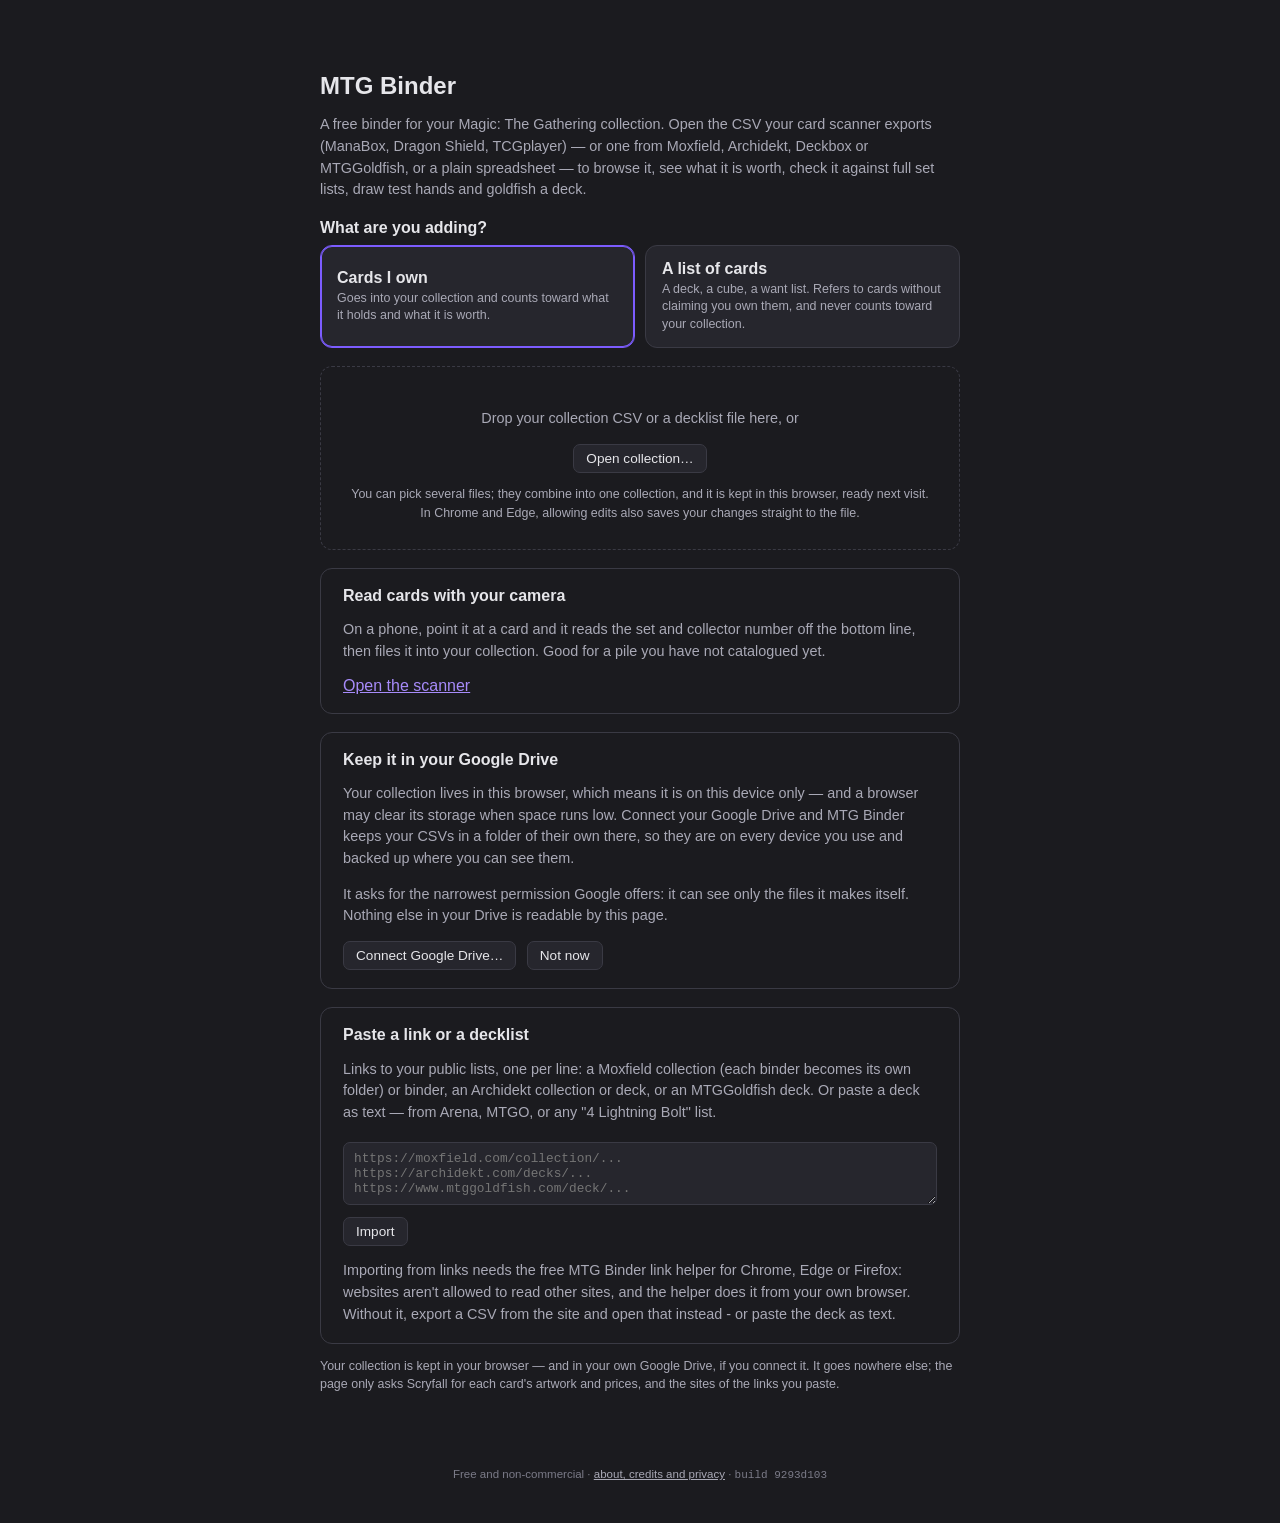
==== commit d4c59066: "Publish mtg-binder@99833fe" ====
--- a/index.html
+++ b/index.html
@@ -361,9 +361,9 @@
       <!-- Which build you are actually looking at. A browser serving a cached
            copy looks exactly like one that is up to date, and this is what
            settles which it is - the same stamp the scanning page carries. -->
-      &middot; <span id="build">build e432a5eb</span>
+      &middot; <span id="build">build 9293d103</span>
     </footer>
 
-    <script src="app.js?v=41d0519e"></script>
+    <script src="app.js?v=79da1f9e"></script>
   </body>
 </html>
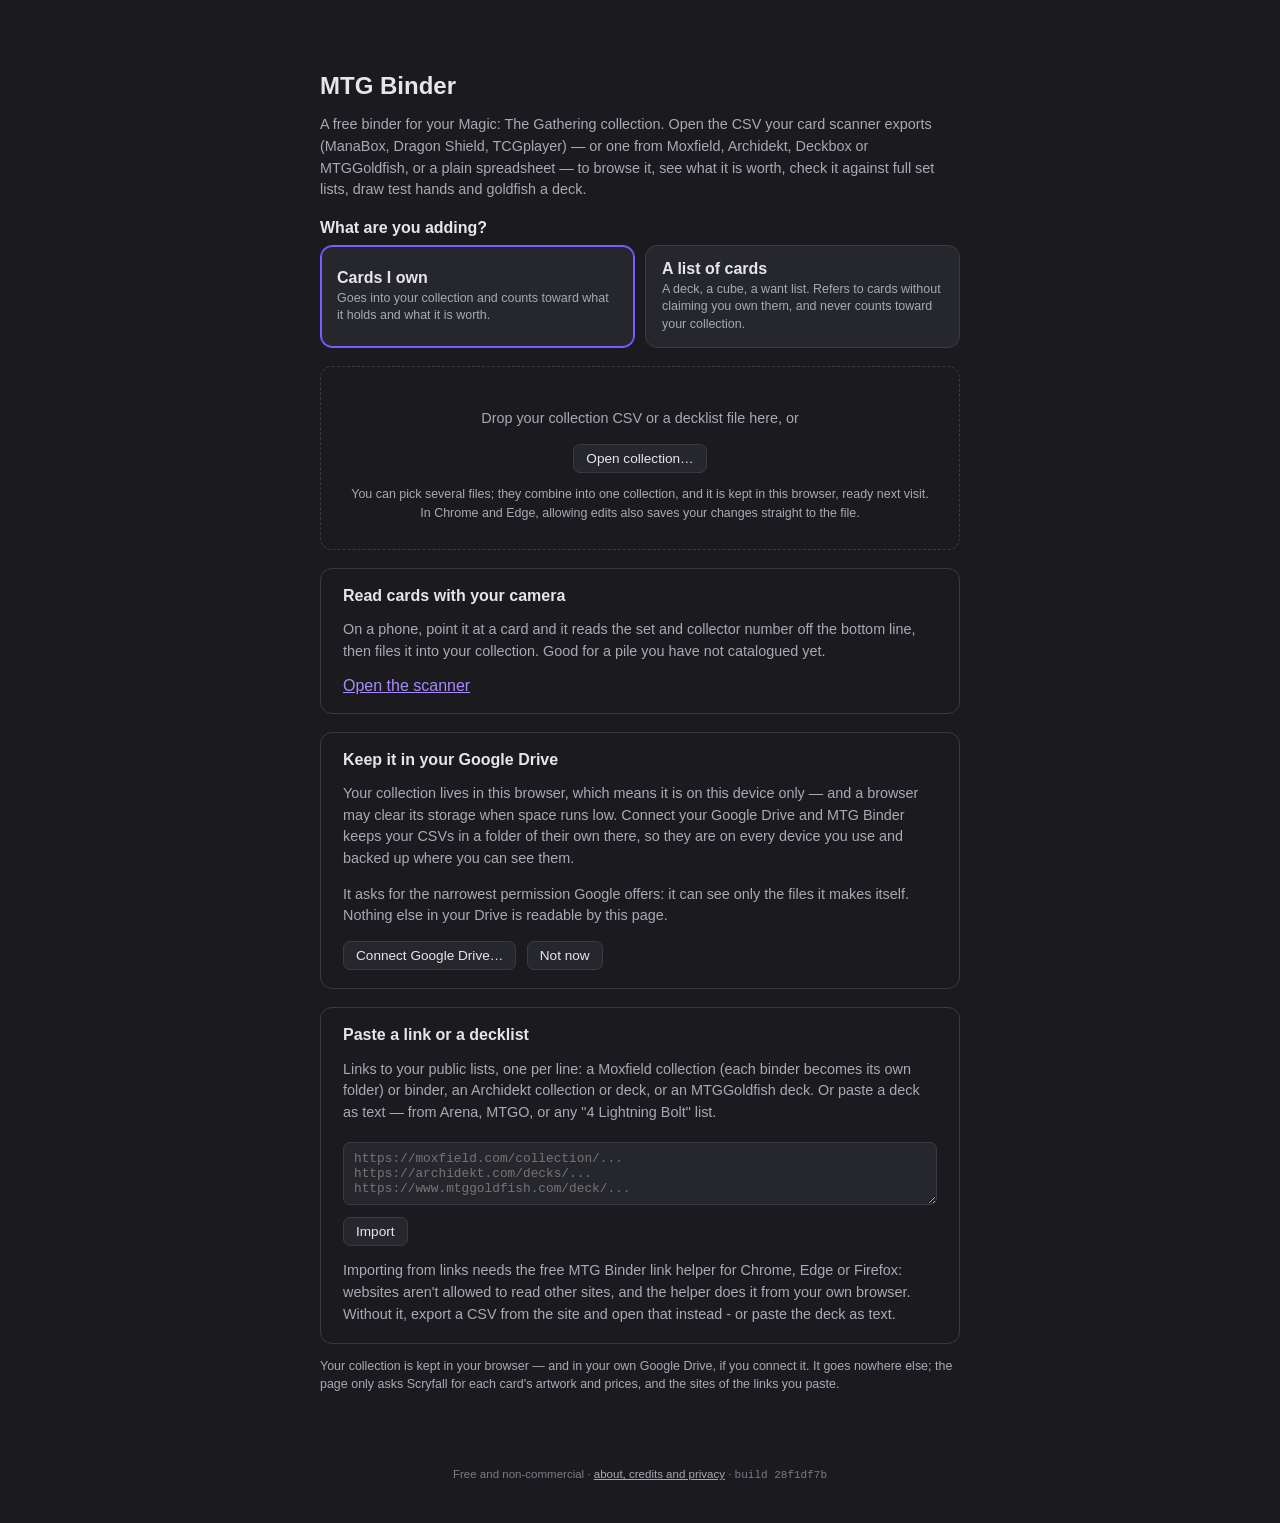
==== commit 87547872: "Publish mtg-binder@45530bf" ====
--- a/index.html
+++ b/index.html
@@ -361,9 +361,9 @@
       <!-- Which build you are actually looking at. A browser serving a cached
            copy looks exactly like one that is up to date, and this is what
            settles which it is - the same stamp the scanning page carries. -->
-      &middot; <span id="build">build 9293d103</span>
+      &middot; <span id="build">build 28f1df7b</span>
     </footer>
 
-    <script src="app.js?v=79da1f9e"></script>
+    <script src="app.js?v=ee770f40"></script>
   </body>
 </html>
